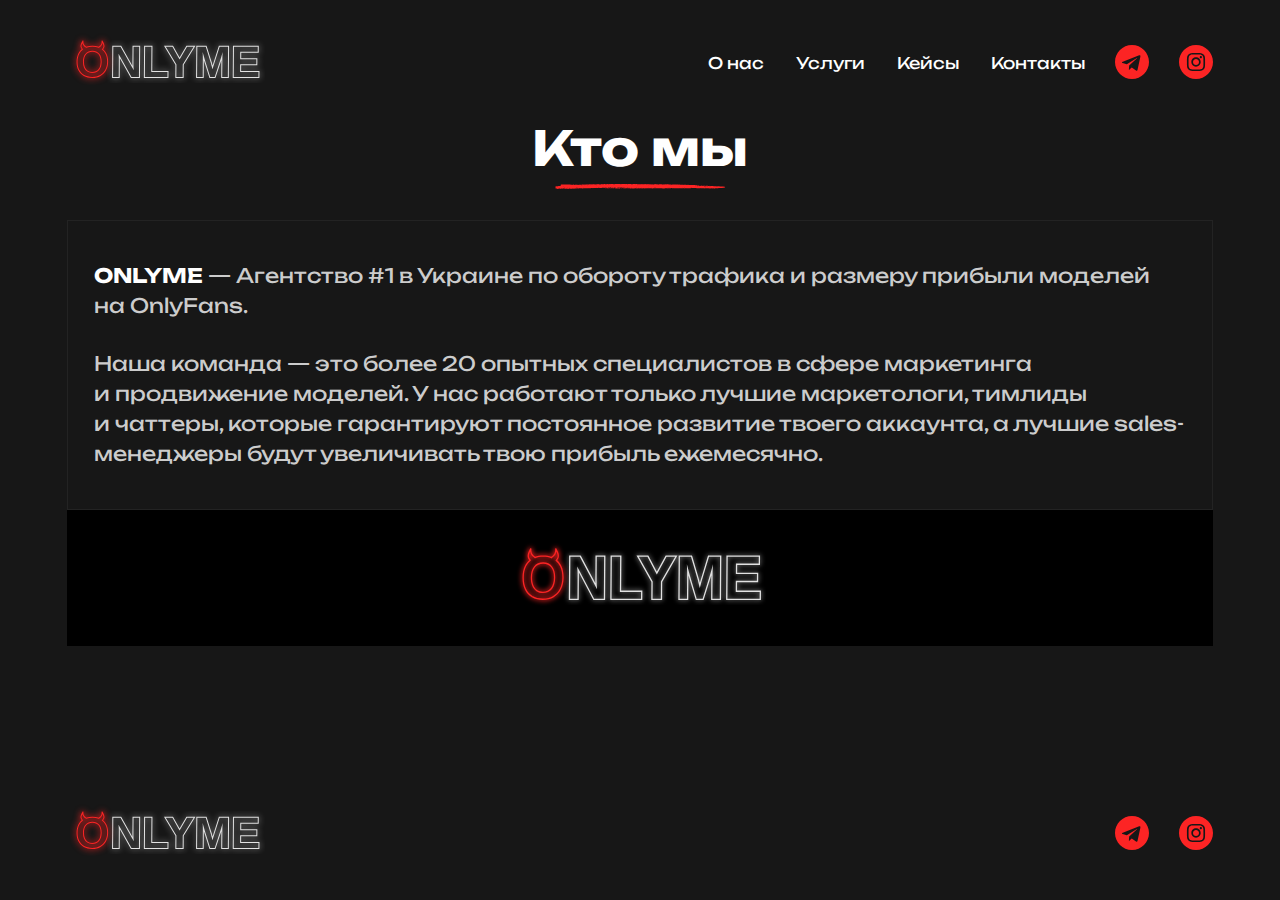
==== index.html @ dad6bda8 "Add files via upload" ====
<!DOCTYPE html><html lang="ru"><head><title>ONLYME</title><meta charset="UTF-8"><meta name="format-detection" content="telephone=no"><link rel="stylesheet" href="css/style.min.css?_v=20240405141759"><!-- <link rel="shortcut icon" href="img/favicon.png"> --><meta name="robots" content="noindex, nofollow"><meta name="viewport" content="width=device-width,initial-scale=1,maximum-scale=1"></head><body><div class="wrapper"><header class="header"><div class="header__container"><a class="header__logo" href=""><img src="img/logo.svg" width="200" height="82" alt="Onlyme логотип"></a><div class="menu"><button class="menu__icon icon-menu" aria-label="Открыть меню"><span></span></button><nav class="menu__body"><ul class="menu__list"><li class="menu__item"><a class="menu__link" href="">О нас</a></li><li class="menu__item"><a class="menu__link" href="">Услуги</a></li><li class="menu__item"><a class="menu__link" href="">Кейсы</a></li><li class="menu__item"><a class="menu__link" href="">Контакты</a></li></ul></nav></div><div class="socials-header" data-da=".menu__body, 991, 1"><ul class="socials-header__list"><li class="socials-header__item"><a class="socials-header__link" href="">Перейти в телеграм <svg width="34" height="34" viewBox="0 0 34 34" fill="none" xmlns="http://www.w3.org/2000/svg"><path fill-rule="evenodd" clip-rule="evenodd" d="M0 17C0 26.3888 7.61116 34 17 34C26.3888 34 34 26.3888 34 17C34 7.61116 26.3888 0 17 0C7.61116 0 0 7.61116 0 17ZM13.8833 24.7917L14.1726 20.4583L22.0553 13.3443C22.4013 13.0372 21.9798 12.8875 21.5205 13.166L11.7918 19.3037L7.58957 17.9921C6.68206 17.7143 6.67555 17.0907 7.79331 16.6423L24.1686 10.3281C24.9165 9.98856 25.6383 10.5077 25.3528 11.6524L22.5641 24.7939C22.3694 25.7277 21.8051 25.9511 21.0233 25.5197L16.7753 22.3812L14.7333 24.3667C14.7269 24.3729 14.7205 24.3792 14.7141 24.3854C14.4857 24.6077 14.2968 24.7917 13.8833 24.7917Z"/></svg></a></li><li class="socials-header__item"><a class="socials-header__link" href="">Перейти в инстаграм <svg width="34" height="34" viewBox="0 0 34 34" fill="none" xmlns="http://www.w3.org/2000/svg"><path fill-rule="evenodd" clip-rule="evenodd" d="M17 0C7.61116 0 0 7.61116 0 17C0 26.3888 7.61116 34 17 34C26.3888 34 34 26.3888 34 17C34 7.61116 26.3888 0 17 0ZM13.2623 7.98811C14.2294 7.9441 14.5385 7.93333 17.0009 7.93333H16.998C19.4612 7.93333 19.769 7.9441 20.7362 7.98811C21.7014 8.03231 22.3606 8.18513 22.9386 8.40934C23.5355 8.64073 24.0399 8.95051 24.5442 9.45485C25.0485 9.95881 25.3583 10.4647 25.5907 11.061C25.8136 11.6375 25.9666 12.2963 26.0119 13.2616C26.0553 14.2287 26.0667 14.5377 26.0667 17.0001C26.0667 19.4625 26.0553 19.7707 26.0119 20.7379C25.9666 21.7027 25.8136 22.3618 25.5907 22.9384C25.3583 23.5346 25.0485 24.0404 24.5442 24.5444C24.0404 25.0487 23.5353 25.3593 22.9392 25.5908C22.3623 25.8151 21.7027 25.9679 20.7375 26.0121C19.7704 26.0561 19.4623 26.0669 16.9997 26.0669C14.5375 26.0669 14.2287 26.0561 13.2616 26.0121C12.2965 25.9679 11.6375 25.8151 11.0606 25.5908C10.4647 25.3593 9.95881 25.0487 9.45504 24.5444C8.95089 24.0404 8.64111 23.5346 8.40934 22.9383C8.18531 22.3618 8.0325 21.7029 7.98811 20.7377C7.94429 19.7706 7.93333 19.4625 7.93333 17.0001C7.93333 14.5377 7.94467 14.2285 7.98792 13.2614C8.03137 12.2965 8.18437 11.6375 8.40915 11.0608C8.64149 10.4647 8.95127 9.95881 9.4556 9.45485C9.95957 8.9507 10.4654 8.64092 11.0617 8.40934C11.6382 8.18513 12.2971 8.03231 13.2623 7.98811Z"/><path fill-rule="evenodd" clip-rule="evenodd" d="M16.1875 9.56672C16.3454 9.56647 16.5153 9.56655 16.6987 9.56663L17.0008 9.56672C19.4217 9.56672 19.7086 9.57541 20.6646 9.61885C21.5486 9.65927 22.0284 9.80699 22.348 9.93109C22.7711 10.0954 23.0727 10.2919 23.3899 10.6092C23.7072 10.9265 23.9037 11.2288 24.0684 11.6519C24.1925 11.9711 24.3404 12.4509 24.3806 13.3349C24.4241 14.2907 24.4335 14.5778 24.4335 16.9975C24.4335 19.4172 24.4241 19.7043 24.3806 20.6601C24.3402 21.5441 24.1925 22.0239 24.0684 22.3431C23.9041 22.7662 23.7072 23.0675 23.3899 23.3846C23.0726 23.702 22.7713 23.8984 22.348 24.0628C22.0287 24.1874 21.5486 24.3348 20.6646 24.3752C19.7088 24.4186 19.4217 24.4281 17.0008 24.4281C14.5798 24.4281 14.2929 24.4186 13.3371 24.3752C12.4531 24.3344 11.9733 24.1867 11.6535 24.0626C11.2304 23.8982 10.9282 23.7018 10.6109 23.3845C10.2935 23.0671 10.0971 22.7656 9.93236 22.3423C9.80826 22.0231 9.66036 21.5433 9.62013 20.6593C9.57668 19.7035 9.56799 19.4164 9.56799 16.9952C9.56799 14.574 9.57668 14.2884 9.62013 13.3326C9.66055 12.4486 9.80826 11.9688 9.93236 11.6492C10.0967 11.2261 10.2935 10.9239 10.6109 10.6066C10.9282 10.2892 11.2304 10.0928 11.6535 9.92807C11.9731 9.8034 12.4531 9.65606 13.3371 9.61545C14.1735 9.57767 14.4977 9.56634 16.1875 9.56445V9.56672ZM21.8406 11.0722C21.2399 11.0722 20.7526 11.5589 20.7526 12.1598C20.7526 12.7605 21.2399 13.2478 21.8406 13.2478C22.4413 13.2478 22.9286 12.7605 22.9286 12.1598C22.9286 11.5591 22.4413 11.0722 21.8406 11.0722ZM12.3447 16.9996C12.3447 14.4282 14.4295 12.3434 17.0008 12.3434C19.5721 12.3434 21.6563 14.4282 21.6563 16.9996C21.6563 19.5709 19.5722 21.6548 17.0008 21.6548C14.4295 21.6548 12.3447 19.5709 12.3447 16.9996Z"/><path d="M17.0009 13.9785C18.6699 13.9785 20.0231 15.3315 20.0231 17.0007C20.0231 18.6698 18.6699 20.023 17.0009 20.023C15.3317 20.023 13.9786 18.6698 13.9786 17.0007C13.9786 15.3315 15.3317 13.9785 17.0009 13.9785Z"/></svg></a></li></ul></div></div></header><main class="page"><section class="we"><div class="we__container"><h2 class="we__title title">Кто мы</h2><div class="we__body"><div class="we__left"><p><b>ONLYME</b> — Агентство #1 в Украине по обороту трафика и размеру прибыли моделей на OnlyFans.</p><p>Наша команда — это более 20 опытных специалистов в сфере маркетинга и продвижение моделей. У нас работают только лучшие маркетологи, тимлиды и чаттеры, которые гарантируют постоянное развитие твоего аккаунта, а лучшие sales-менеджеры будут увеличивать твою прибыль ежемесячно.</p></div><div class="we__right"><div class="we__icon"><img src="img/we-logo.svg" width="317" height="105" alt=""></div></div></div></div></section></main><footer class="footer"><div class="footer__container"><a class="footer__logo" href=""><img src="img/logo.svg" width="200" height="82" alt="Onlyme логотип"></a><div class="footer__socials socials-header"><ul class="socials-header__list"><li class="socials-header__item"><a class="socials-header__link" href="">Перейти в телеграм <svg width="34" height="34" viewBox="0 0 34 34" fill="none" xmlns="http://www.w3.org/2000/svg"><path fill-rule="evenodd" clip-rule="evenodd" d="M0 17C0 26.3888 7.61116 34 17 34C26.3888 34 34 26.3888 34 17C34 7.61116 26.3888 0 17 0C7.61116 0 0 7.61116 0 17ZM13.8833 24.7917L14.1726 20.4583L22.0553 13.3443C22.4013 13.0372 21.9798 12.8875 21.5205 13.166L11.7918 19.3037L7.58957 17.9921C6.68206 17.7143 6.67555 17.0907 7.79331 16.6423L24.1686 10.3281C24.9165 9.98856 25.6383 10.5077 25.3528 11.6524L22.5641 24.7939C22.3694 25.7277 21.8051 25.9511 21.0233 25.5197L16.7753 22.3812L14.7333 24.3667C14.7269 24.3729 14.7205 24.3792 14.7141 24.3854C14.4857 24.6077 14.2968 24.7917 13.8833 24.7917Z"/></svg></a></li><li class="socials-header__item"><a class="socials-header__link" href="">Перейти в инстаграм <svg width="34" height="34" viewBox="0 0 34 34" fill="none" xmlns="http://www.w3.org/2000/svg"><path fill-rule="evenodd" clip-rule="evenodd" d="M17 0C7.61116 0 0 7.61116 0 17C0 26.3888 7.61116 34 17 34C26.3888 34 34 26.3888 34 17C34 7.61116 26.3888 0 17 0ZM13.2623 7.98811C14.2294 7.9441 14.5385 7.93333 17.0009 7.93333H16.998C19.4612 7.93333 19.769 7.9441 20.7362 7.98811C21.7014 8.03231 22.3606 8.18513 22.9386 8.40934C23.5355 8.64073 24.0399 8.95051 24.5442 9.45485C25.0485 9.95881 25.3583 10.4647 25.5907 11.061C25.8136 11.6375 25.9666 12.2963 26.0119 13.2616C26.0553 14.2287 26.0667 14.5377 26.0667 17.0001C26.0667 19.4625 26.0553 19.7707 26.0119 20.7379C25.9666 21.7027 25.8136 22.3618 25.5907 22.9384C25.3583 23.5346 25.0485 24.0404 24.5442 24.5444C24.0404 25.0487 23.5353 25.3593 22.9392 25.5908C22.3623 25.8151 21.7027 25.9679 20.7375 26.0121C19.7704 26.0561 19.4623 26.0669 16.9997 26.0669C14.5375 26.0669 14.2287 26.0561 13.2616 26.0121C12.2965 25.9679 11.6375 25.8151 11.0606 25.5908C10.4647 25.3593 9.95881 25.0487 9.45504 24.5444C8.95089 24.0404 8.64111 23.5346 8.40934 22.9383C8.18531 22.3618 8.0325 21.7029 7.98811 20.7377C7.94429 19.7706 7.93333 19.4625 7.93333 17.0001C7.93333 14.5377 7.94467 14.2285 7.98792 13.2614C8.03137 12.2965 8.18437 11.6375 8.40915 11.0608C8.64149 10.4647 8.95127 9.95881 9.4556 9.45485C9.95957 8.9507 10.4654 8.64092 11.0617 8.40934C11.6382 8.18513 12.2971 8.03231 13.2623 7.98811Z"/><path fill-rule="evenodd" clip-rule="evenodd" d="M16.1875 9.56672C16.3454 9.56647 16.5153 9.56655 16.6987 9.56663L17.0008 9.56672C19.4217 9.56672 19.7086 9.57541 20.6646 9.61885C21.5486 9.65927 22.0284 9.80699 22.348 9.93109C22.7711 10.0954 23.0727 10.2919 23.3899 10.6092C23.7072 10.9265 23.9037 11.2288 24.0684 11.6519C24.1925 11.9711 24.3404 12.4509 24.3806 13.3349C24.4241 14.2907 24.4335 14.5778 24.4335 16.9975C24.4335 19.4172 24.4241 19.7043 24.3806 20.6601C24.3402 21.5441 24.1925 22.0239 24.0684 22.3431C23.9041 22.7662 23.7072 23.0675 23.3899 23.3846C23.0726 23.702 22.7713 23.8984 22.348 24.0628C22.0287 24.1874 21.5486 24.3348 20.6646 24.3752C19.7088 24.4186 19.4217 24.4281 17.0008 24.4281C14.5798 24.4281 14.2929 24.4186 13.3371 24.3752C12.4531 24.3344 11.9733 24.1867 11.6535 24.0626C11.2304 23.8982 10.9282 23.7018 10.6109 23.3845C10.2935 23.0671 10.0971 22.7656 9.93236 22.3423C9.80826 22.0231 9.66036 21.5433 9.62013 20.6593C9.57668 19.7035 9.56799 19.4164 9.56799 16.9952C9.56799 14.574 9.57668 14.2884 9.62013 13.3326C9.66055 12.4486 9.80826 11.9688 9.93236 11.6492C10.0967 11.2261 10.2935 10.9239 10.6109 10.6066C10.9282 10.2892 11.2304 10.0928 11.6535 9.92807C11.9731 9.8034 12.4531 9.65606 13.3371 9.61545C14.1735 9.57767 14.4977 9.56634 16.1875 9.56445V9.56672ZM21.8406 11.0722C21.2399 11.0722 20.7526 11.5589 20.7526 12.1598C20.7526 12.7605 21.2399 13.2478 21.8406 13.2478C22.4413 13.2478 22.9286 12.7605 22.9286 12.1598C22.9286 11.5591 22.4413 11.0722 21.8406 11.0722ZM12.3447 16.9996C12.3447 14.4282 14.4295 12.3434 17.0008 12.3434C19.5721 12.3434 21.6563 14.4282 21.6563 16.9996C21.6563 19.5709 19.5722 21.6548 17.0008 21.6548C14.4295 21.6548 12.3447 19.5709 12.3447 16.9996Z"/><path d="M17.0009 13.9785C18.6699 13.9785 20.0231 15.3315 20.0231 17.0007C20.0231 18.6698 18.6699 20.023 17.0009 20.023C15.3317 20.023 13.9786 18.6698 13.9786 17.0007C13.9786 15.3315 15.3317 13.9785 17.0009 13.9785Z"/></svg></a></li></ul></div></div></footer></div><script src="js/app.min.js?_v=20240405141759"></script></body></html>
---- css/style.min.css ----
@font-face{font-family:Unbounded;font-display:swap;src:url(../fonts/Unbounded-Black.woff2) format("woff2"),url(../fonts/Unbounded-Black.woff) format("woff");font-weight:900;font-style:normal}@font-face{font-family:Unbounded;font-display:swap;src:url(../fonts/Unbounded-Bold.woff2) format("woff2"),url(../fonts/Unbounded-Bold.woff) format("woff");font-weight:700;font-style:normal}@font-face{font-family:Unbounded;font-display:swap;src:url(../fonts/Unbounded-Medium.woff2) format("woff2"),url(../fonts/Unbounded-Medium.woff) format("woff");font-weight:500;font-style:normal}@font-face{font-family:Unbounded;font-display:swap;src:url(../fonts/Unbounded-Regular.woff2) format("woff2"),url(../fonts/Unbounded-Regular.woff) format("woff");font-weight:400;font-style:normal}*{padding:0;margin:0;border:0}*,:after,:before{-webkit-box-sizing:border-box;box-sizing:border-box}body,html{height:100%;min-width:320px}body{color:#fff;line-height:1;font-family:Unbounded,sans-serif;font-size:1.125rem;-ms-text-size-adjust:100%;-moz-text-size-adjust:100%;-webkit-text-size-adjust:100%;-webkit-font-smoothing:antialiased;-moz-osx-font-smoothing:grayscale}button,input,textarea{font-family:Unbounded,sans-serif;font-size:inherit;line-height:1}button{cursor:pointer;color:inherit;background-color:inherit}a{color:inherit}a:link,a:visited{text-decoration:none}a:hover{text-decoration:none}ul li{list-style:none}img{vertical-align:top}h1,h2,h3,h4,h5,h6{font-weight:inherit;font-size:inherit}address{font-style:normal}body{background-color:#171717}.lock body{overflow:hidden;-ms-touch-action:none;touch-action:none}.wrapper{min-height:100%;display:-webkit-box;display:-ms-flexbox;display:flex;-webkit-box-orient:vertical;-webkit-box-direction:normal;-ms-flex-direction:column;flex-direction:column;overflow:hidden}.wrapper main{-webkit-box-flex:1;-ms-flex:1 1 auto;flex:1 1 auto}.wrapper>*{min-width:0}[class*=__container]{max-width:75rem;-webkit-box-sizing:content-box;box-sizing:content-box;margin:0 auto;padding:0 4.1875rem}.swiper{overflow:hidden;-ms-touch-action:pan-y;touch-action:pan-y}.swiper-wrapper{width:100%;height:100%;-webkit-box-sizing:content-box;box-sizing:content-box;display:-webkit-box;display:-ms-flexbox;display:flex;position:relative}.swiper-initialized .swiper-slide{-ms-flex-negative:0;flex-shrink:0}.swiper-android .swiper-slide,.swiper-android .swiper-wrapper{-webkit-transform:translate3d(0,0,0);transform:translate3d(0,0,0)}.swiper-button-lock{display:none!important}.title{font-weight:700;font-size:3rem;line-height:1;text-align:center;position:relative}.title::after{content:"";position:absolute;top:calc(100% + .625rem);left:50%;-webkit-transform:translate(-50%,0);-ms-transform:translate(-50%,0);transform:translate(-50%,0);height:.5625rem;width:10.6875rem;background:url(../img/icons/title-line.svg) 50%/100% no-repeat}.header{padding:1.9375rem 0}.header__container{display:-webkit-box;display:-ms-flexbox;display:flex;-webkit-box-align:center;-ms-flex-align:center;align-items:center;-webkit-box-pack:justify;-ms-flex-pack:justify;justify-content:space-between}.header__logo{-webkit-box-flex:0;-ms-flex:0 0 12.5rem;flex:0 0 12.5rem;width:12.5rem;margin-right:auto;position:relative;z-index:2}.header__logo img{width:100%;height:auto}.menu:not(:last-child){margin-right:2rem}.menu__list{display:-webkit-box;display:-ms-flexbox;display:flex;-webkit-box-align:center;-ms-flex-align:center;align-items:center}.menu__link{-webkit-transition:color .3s ease 0s;transition:color .3s ease 0s;font-size:1rem}.socials-header__list{display:-webkit-box;display:-ms-flexbox;display:flex}.socials-header__item{-webkit-box-flex:0;-ms-flex:0 0 2.125rem;flex:0 0 2.125rem;width:2.125rem;height:2.125rem}.socials-header__item:not(:last-child){margin-right:1.875rem}.socials-header__link{display:-webkit-box;display:-ms-flexbox;display:flex;font-size:0}.socials-header__link svg path{-webkit-transition:fill .3s ease 0s;transition:fill .3s ease 0s;fill:#fc2424}.icon-menu{display:none}.footer{padding:3.8125rem 0}.footer__container{display:-webkit-box;display:-ms-flexbox;display:flex;-webkit-box-align:center;-ms-flex-align:center;align-items:center;-webkit-box-pack:justify;-ms-flex-pack:justify;justify-content:space-between}.footer__logo{-webkit-box-flex:0;-ms-flex:0 0 12.5rem;flex:0 0 12.5rem;width:12.5rem}.footer__logo img{width:100%;height:auto}.we{margin-bottom:6.25rem}.we__title:not(:last-child){margin-bottom:3.625rem}.we__left{border:.0625rem solid #232323;padding:2.875rem 3.625rem 2.4375rem 2.75rem}.we__left p{font-size:1.25rem;line-height:1.5;color:rgba(255,255,255,.8)}.we__left p b{color:#fff}.we__left p:not(:last-child){margin-bottom:1.75rem}.we__right{background-color:#000;display:-webkit-box;display:-ms-flexbox;display:flex;-webkit-box-pack:center;-ms-flex-pack:center;justify-content:center;-webkit-box-align:center;-ms-flex-align:center;align-items:center;padding:1.25rem 2.375rem 1.25rem .3125rem}.we__icon{-webkit-box-flex:0;-ms-flex:0 0 19.8125rem;flex:0 0 19.8125rem;width:19.8125rem}.we__icon img{width:100%;height:auto}.cases__title:not(:last-child){margin-bottom:4.125rem}.cases__body:not(:last-child){margin-bottom:1.375rem}.cases__slide{display:-webkit-box;display:-ms-flexbox;display:flex;border-radius:.8125rem;overflow:hidden}.cases__pagination{display:-webkit-box;display:-ms-flexbox;display:flex;-webkit-box-pack:center;-ms-flex-pack:center;justify-content:center;-webkit-box-align:center;-ms-flex-align:center;align-items:center}.cases__pagination .swiper-pagination-bullet{cursor:pointer;-webkit-box-flex:0;-ms-flex:0 0 .75rem;flex:0 0 .75rem;width:.75rem;height:.6875rem;border-radius:100%;background-color:#898989;-webkit-transition:background-color .3s ease 0s;transition:background-color .3s ease 0s}.cases__pagination .swiper-pagination-bullet:not(:last-child){margin-right:.875rem}.cases__pagination .swiper-pagination-bullet-active{background-color:#fff}@media (min-width:61.99875em){.menu__item:not(:last-child){margin-right:2rem}}@media (min-width:83.37375em){.we__body{display:-webkit-box;display:-ms-flexbox;display:flex}.we__left{border-right:none}.we__right{position:relative}.we__right::after{content:"";position:absolute;top:0;right:100%;border-bottom:22.1875rem solid #000;border-left:3.625rem solid transparent}.we__right::before{content:"";position:absolute;top:0;right:calc(100% + .0625rem);border-bottom:22.1875rem solid #232323;border-left:3.625rem solid transparent}}@media (max-width:83.37375em){.menu:not(:last-child){margin-right:1.875rem}.footer{padding:2.25rem 0}.we{margin-bottom:6.875rem}.we__title:not(:last-child){margin-bottom:3rem}.we__left{padding:2.5rem 1.625rem}.we__right{padding:1.5625rem}.we__icon{-webkit-box-flex:0;-ms-flex:0 0 16.3125rem;flex:0 0 16.3125rem;width:16.3125rem}.cases__body:not(:last-child){margin-bottom:1.4375rem}.cases__pagination .swiper-pagination-bullet{-webkit-box-flex:0;-ms-flex:0 0 .625rem;flex:0 0 .625rem;width:.625rem;height:.5625rem}.cases__pagination .swiper-pagination-bullet:not(:last-child){margin-right:.75rem}}@media (max-width:61.99875em){[class*=__container]{padding:0 1rem}.header{padding:1.25rem 0}.header__logo{-webkit-box-flex:0;-ms-flex:0 0 8.0625rem;flex:0 0 8.0625rem;width:8.0625rem}.menu:not(:last-child){margin-right:0}.menu__body{position:fixed;top:0;left:-100%;width:100%;height:100%;-webkit-transition:left .3s ease 0s;transition:left .3s ease 0s;background:rgba(0,0,0,.6);display:-webkit-box;display:-ms-flexbox;display:flex;-webkit-box-orient:vertical;-webkit-box-direction:normal;-ms-flex-direction:column;flex-direction:column;-webkit-box-align:center;-ms-flex-align:center;align-items:center;-webkit-box-pack:center;-ms-flex-pack:center;justify-content:center}.menu-open .menu__body{left:0}.menu__list{-webkit-box-orient:vertical;-webkit-box-direction:normal;-ms-flex-direction:column;flex-direction:column}.menu__list:not(:last-child){margin-bottom:2.8125rem}.menu__item:not(:last-child){margin-bottom:2.8125rem}.menu__link{font-size:1.125rem}.icon-menu{display:block;position:relative;width:2.9375rem;height:1.5rem;cursor:pointer;z-index:5}.icon-menu span,.icon-menu::after{content:"";-webkit-transition:all .3s ease 0s;transition:all .3s ease 0s;right:0;position:absolute;width:100%;height:.25rem;border-radius:.625rem;background-color:#fff}.icon-menu::after{bottom:.25rem;width:1.875rem}.icon-menu span{top:.25rem}.footer{padding:4.25rem 0}.footer__container{-webkit-box-pack:center;-ms-flex-pack:center;justify-content:center}.footer__logo{-webkit-box-flex:0;-ms-flex:0 0 11.1875rem;flex:0 0 11.1875rem;width:11.1875rem}.footer__socials{display:none}.we{margin-bottom:4.75rem}.we__title:not(:last-child){margin-bottom:2.6875rem}.we__left{padding:.9375rem 1.75rem}.we__left p{font-size:.8125rem}.we__left p:not(:last-child){margin-bottom:1.0625rem}.we__right{padding:.75rem 1.25rem .875rem}.we__icon{-webkit-box-flex:0;-ms-flex:0 0 9.125rem;flex:0 0 9.125rem;width:9.125rem}.cases__body:not(:last-child){margin-bottom:1.125rem}.cases__pagination .swiper-pagination-bullet{-webkit-box-flex:0;-ms-flex:0 0 .5rem;flex:0 0 .5rem;width:.5rem;height:.5rem}.cases__pagination .swiper-pagination-bullet:not(:last-child){margin-right:.5625rem}}@media (max-width:47.99875em){.footer{padding:1.875rem 0}.footer__logo{-webkit-box-flex:0;-ms-flex:0 0 8.3125rem;flex:0 0 8.3125rem;width:8.3125rem}.we{margin-bottom:1.1875rem}.we__title:not(:last-child){margin-bottom:2.5rem}.we__left{padding:1.4375rem}.we__right{padding:1.1875rem}.we__icon{-webkit-box-flex:0;-ms-flex:0 0 8.75rem;flex:0 0 8.75rem;width:8.75rem}.cases__body:not(:last-child){margin-bottom:.625rem}}@media (max-width:29.99875em){.header__logo{-webkit-box-flex:0;-ms-flex:0 0 6.75rem;flex:0 0 6.75rem;width:6.75rem}.menu__item:not(:last-child){margin-bottom:2.5625rem}.footer{padding:1.5625rem 0}.footer__logo{-webkit-box-flex:0;-ms-flex:0 0 6.75rem;flex:0 0 6.75rem;width:6.75rem}.we{margin-bottom:1.4375rem}.we__title:not(:last-child){margin-bottom:1.625rem}.we__left{padding:1.25rem 1rem;font-size:.75rem}.we__left p{font-size:.75rem}.we__left p:not(:last-child){margin-bottom:.9375rem}.we__right{padding:.9375rem}.we__icon{-webkit-box-flex:0;-ms-flex:0 0 7.125rem;flex:0 0 7.125rem;width:7.125rem}.cases__pagination .swiper-pagination-bullet{-webkit-box-flex:0;-ms-flex:0 0 .3125rem;flex:0 0 .3125rem;width:.3125rem;height:.3125rem}.cases__pagination .swiper-pagination-bullet:not(:last-child){margin-right:.375rem}}@media (any-hover:hover){.menu__link:hover{color:#fc2424}.socials-header__link:hover svg path{fill:#fff}}
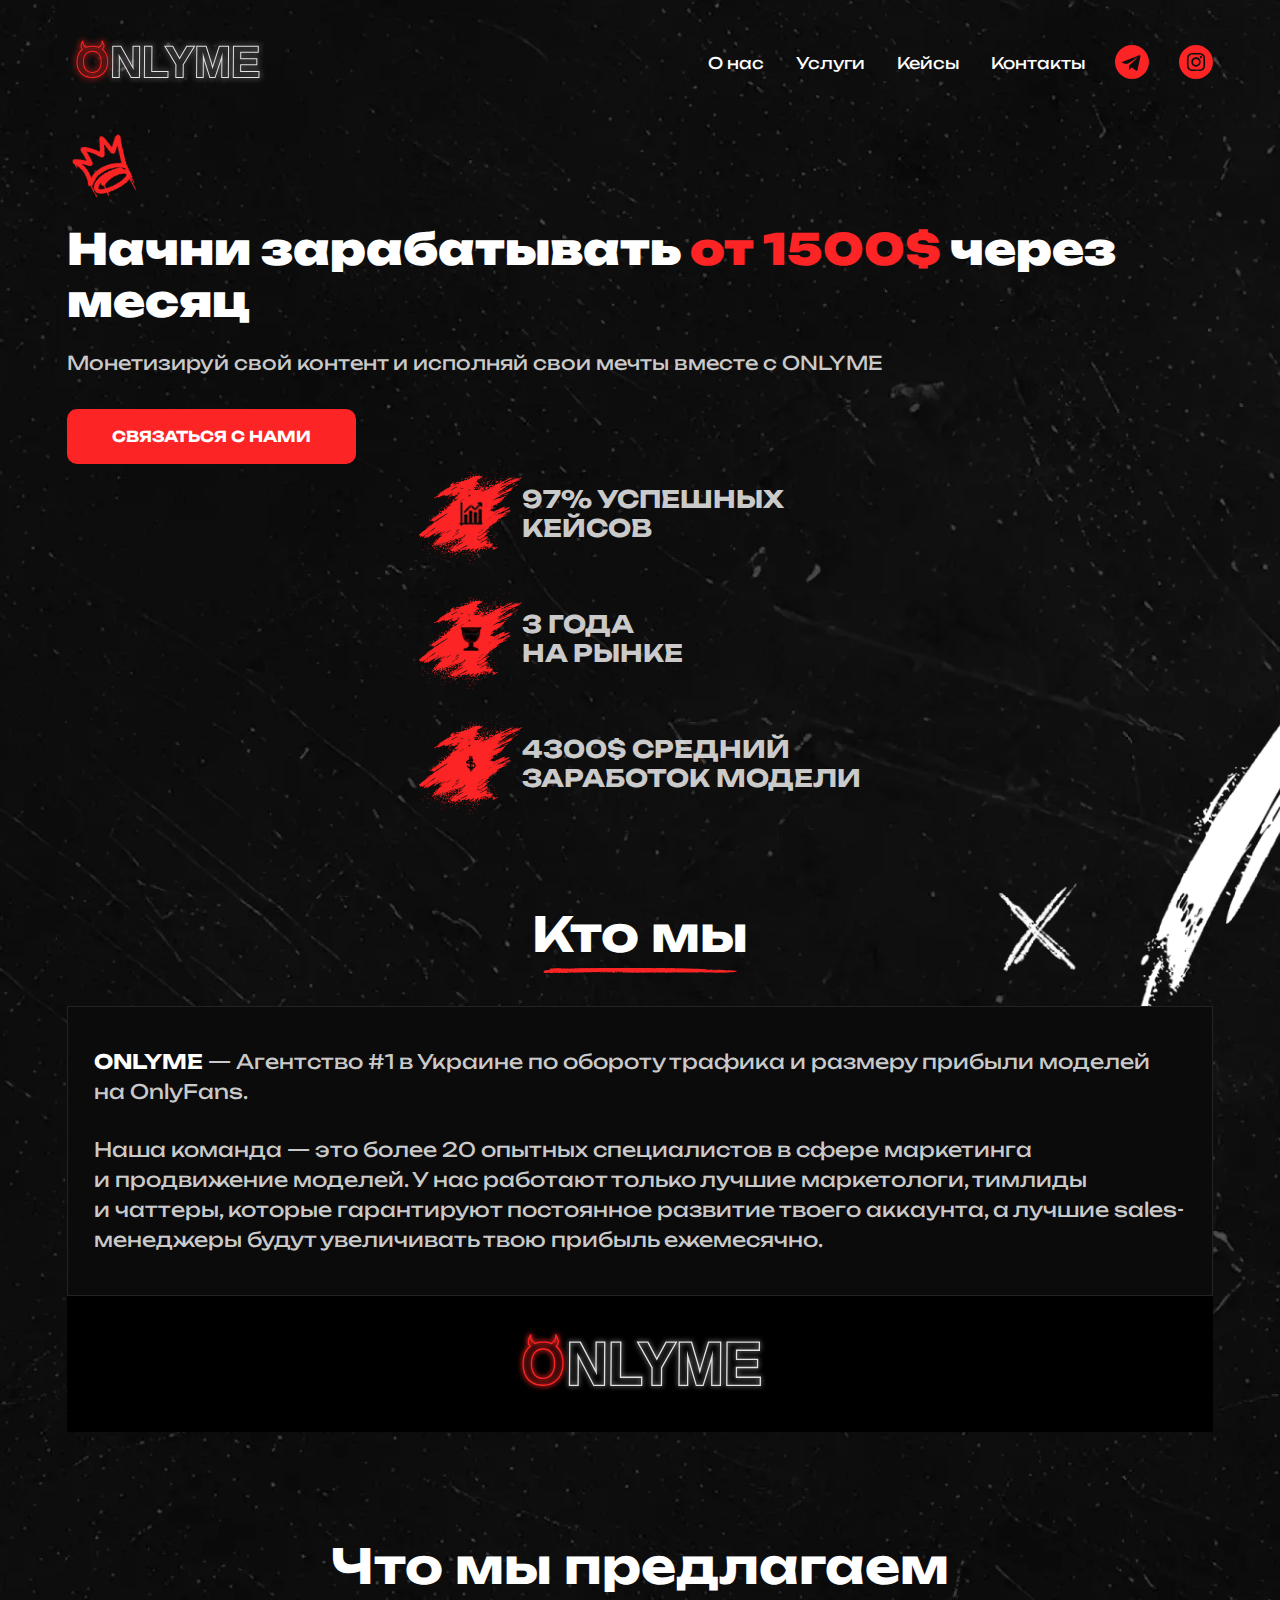
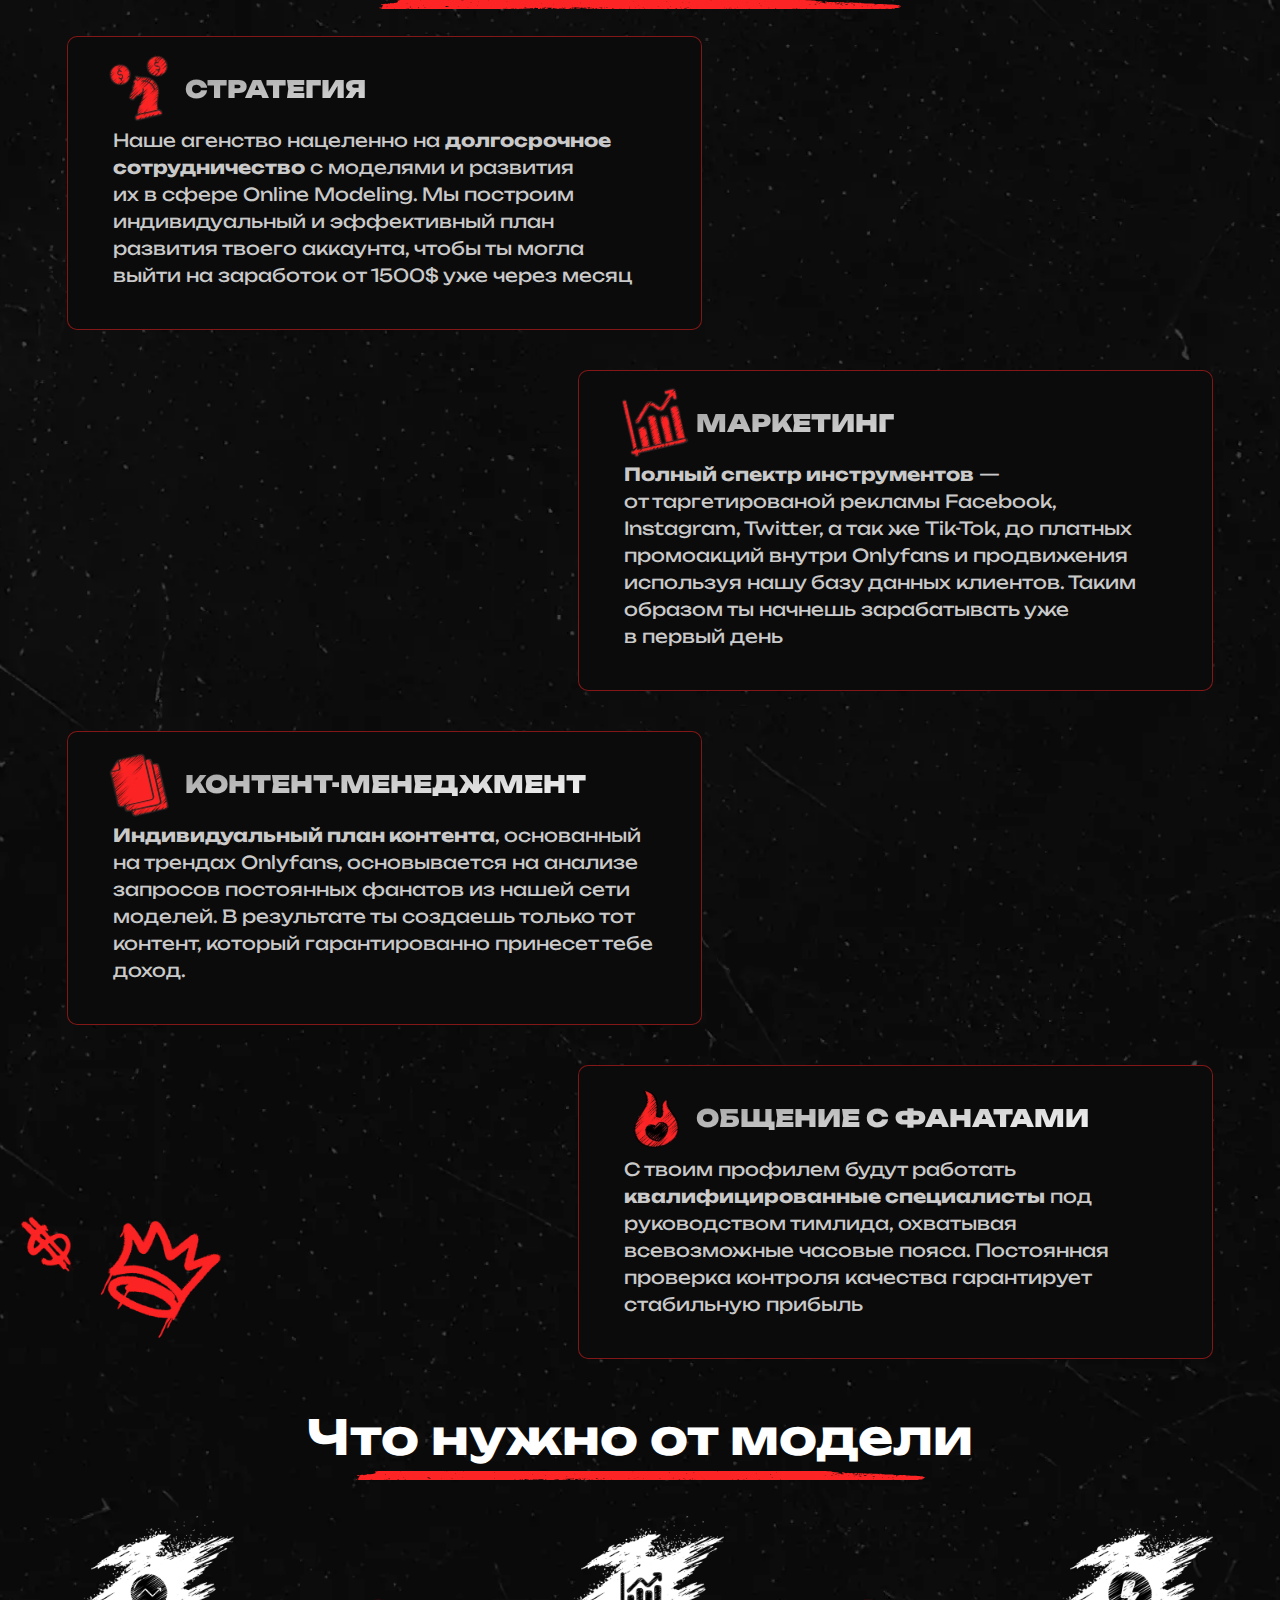
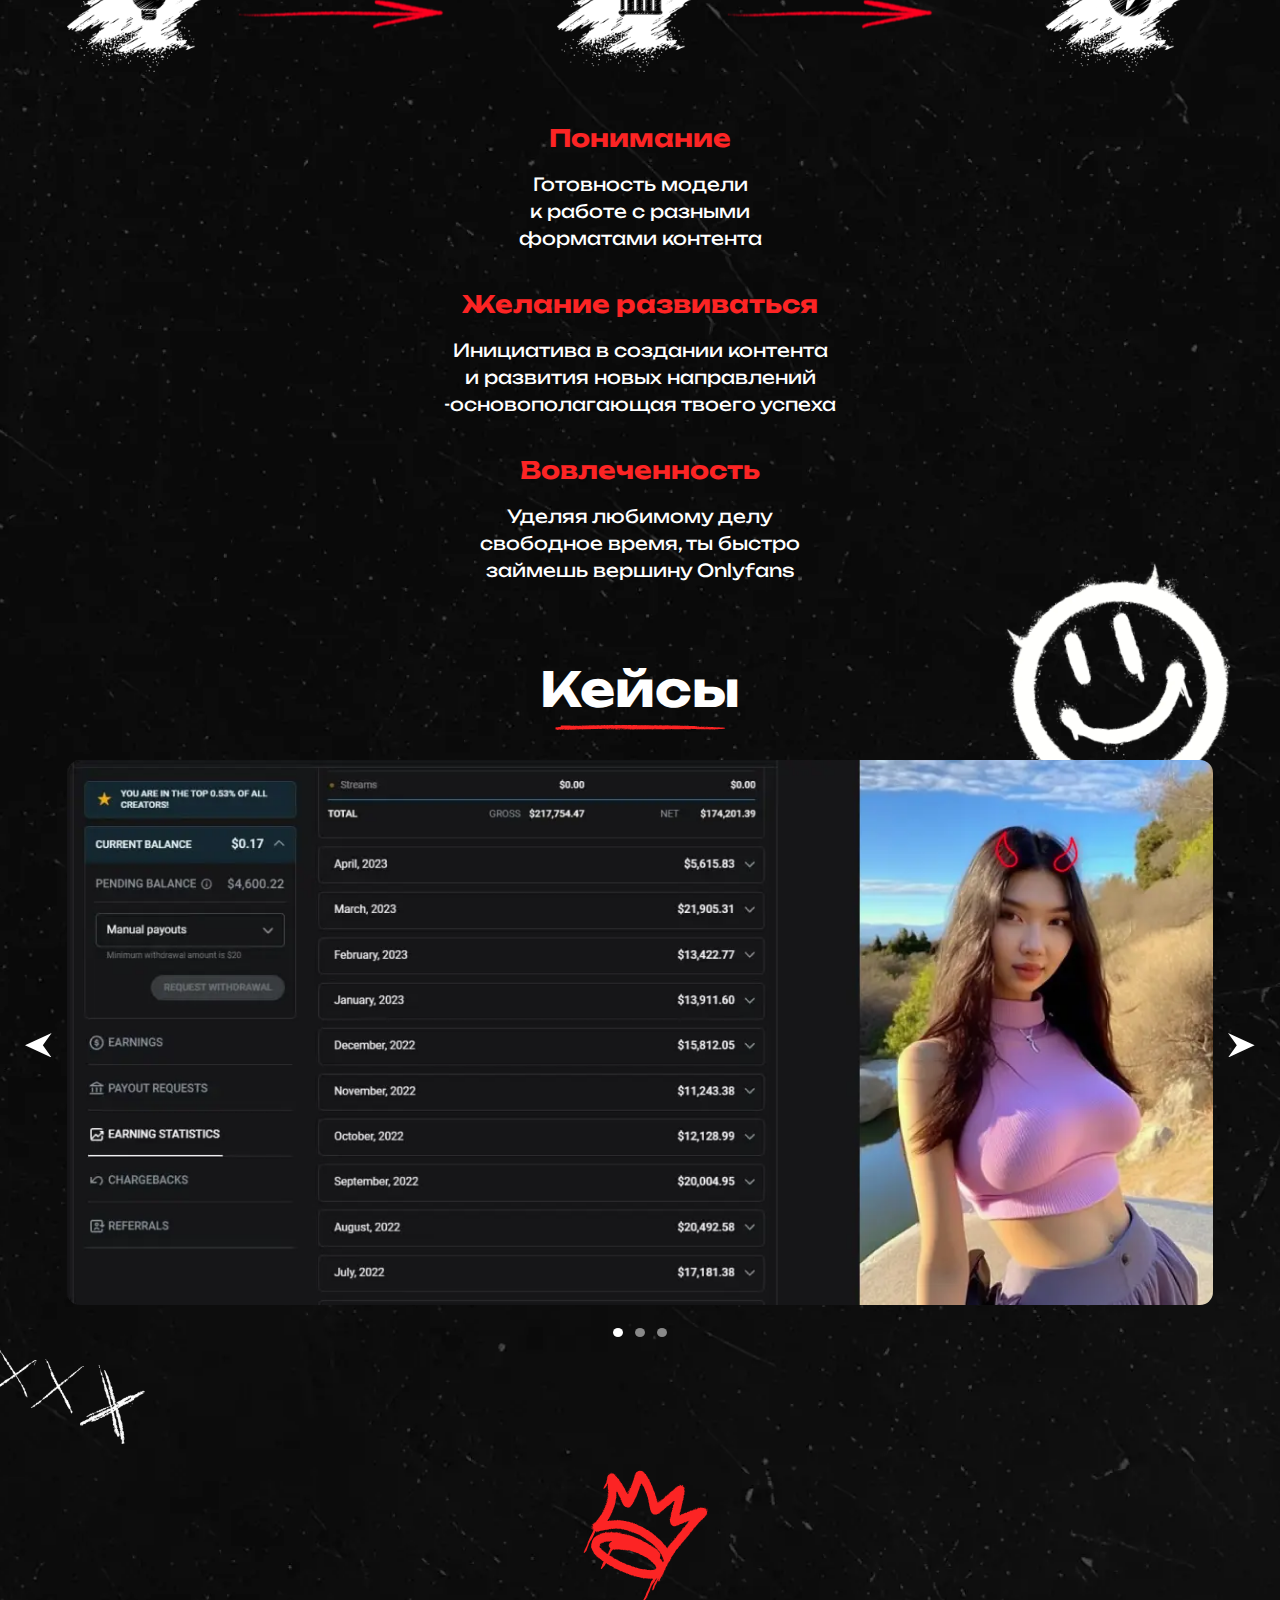
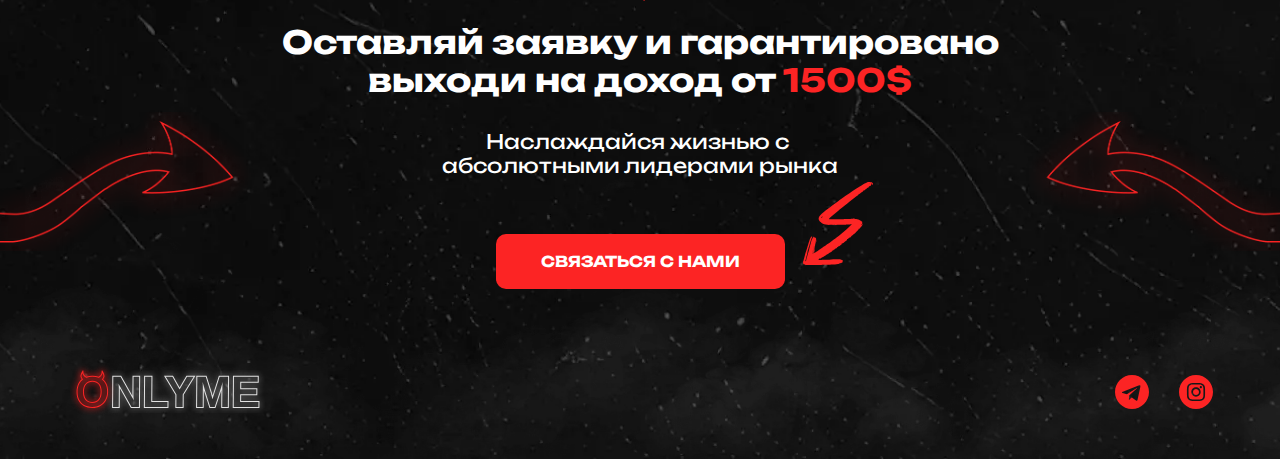
==== commit 3e7cd714: "Add files via upload" ====
--- a/index.html
+++ b/index.html
@@ -1 +1 @@
-<!DOCTYPE html><html lang="ru"><head><title>ONLYME</title><meta charset="UTF-8"><meta name="format-detection" content="telephone=no"><link rel="stylesheet" href="css/style.min.css?_v=20240405141759"><!-- <link rel="shortcut icon" href="img/favicon.png"> --><meta name="robots" content="noindex, nofollow"><meta name="viewport" content="width=device-width,initial-scale=1,maximum-scale=1"></head><body><div class="wrapper"><header class="header"><div class="header__container"><a class="header__logo" href=""><img src="img/logo.svg" width="200" height="82" alt="Onlyme логотип"></a><div class="menu"><button class="menu__icon icon-menu" aria-label="Открыть меню"><span></span></button><nav class="menu__body"><ul class="menu__list"><li class="menu__item"><a class="menu__link" href="">О нас</a></li><li class="menu__item"><a class="menu__link" href="">Услуги</a></li><li class="menu__item"><a class="menu__link" href="">Кейсы</a></li><li class="menu__item"><a class="menu__link" href="">Контакты</a></li></ul></nav></div><div class="socials-header" data-da=".menu__body, 991, 1"><ul class="socials-header__list"><li class="socials-header__item"><a class="socials-header__link" href="">Перейти в телеграм <svg width="34" height="34" viewBox="0 0 34 34" fill="none" xmlns="http://www.w3.org/2000/svg"><path fill-rule="evenodd" clip-rule="evenodd" d="M0 17C0 26.3888 7.61116 34 17 34C26.3888 34 34 26.3888 34 17C34 7.61116 26.3888 0 17 0C7.61116 0 0 7.61116 0 17ZM13.8833 24.7917L14.1726 20.4583L22.0553 13.3443C22.4013 13.0372 21.9798 12.8875 21.5205 13.166L11.7918 19.3037L7.58957 17.9921C6.68206 17.7143 6.67555 17.0907 7.79331 16.6423L24.1686 10.3281C24.9165 9.98856 25.6383 10.5077 25.3528 11.6524L22.5641 24.7939C22.3694 25.7277 21.8051 25.9511 21.0233 25.5197L16.7753 22.3812L14.7333 24.3667C14.7269 24.3729 14.7205 24.3792 14.7141 24.3854C14.4857 24.6077 14.2968 24.7917 13.8833 24.7917Z"/></svg></a></li><li class="socials-header__item"><a class="socials-header__link" href="">Перейти в инстаграм <svg width="34" height="34" viewBox="0 0 34 34" fill="none" xmlns="http://www.w3.org/2000/svg"><path fill-rule="evenodd" clip-rule="evenodd" d="M17 0C7.61116 0 0 7.61116 0 17C0 26.3888 7.61116 34 17 34C26.3888 34 34 26.3888 34 17C34 7.61116 26.3888 0 17 0ZM13.2623 7.98811C14.2294 7.9441 14.5385 7.93333 17.0009 7.93333H16.998C19.4612 7.93333 19.769 7.9441 20.7362 7.98811C21.7014 8.03231 22.3606 8.18513 22.9386 8.40934C23.5355 8.64073 24.0399 8.95051 24.5442 9.45485C25.0485 9.95881 25.3583 10.4647 25.5907 11.061C25.8136 11.6375 25.9666 12.2963 26.0119 13.2616C26.0553 14.2287 26.0667 14.5377 26.0667 17.0001C26.0667 19.4625 26.0553 19.7707 26.0119 20.7379C25.9666 21.7027 25.8136 22.3618 25.5907 22.9384C25.3583 23.5346 25.0485 24.0404 24.5442 24.5444C24.0404 25.0487 23.5353 25.3593 22.9392 25.5908C22.3623 25.8151 21.7027 25.9679 20.7375 26.0121C19.7704 26.0561 19.4623 26.0669 16.9997 26.0669C14.5375 26.0669 14.2287 26.0561 13.2616 26.0121C12.2965 25.9679 11.6375 25.8151 11.0606 25.5908C10.4647 25.3593 9.95881 25.0487 9.45504 24.5444C8.95089 24.0404 8.64111 23.5346 8.40934 22.9383C8.18531 22.3618 8.0325 21.7029 7.98811 20.7377C7.94429 19.7706 7.93333 19.4625 7.93333 17.0001C7.93333 14.5377 7.94467 14.2285 7.98792 13.2614C8.03137 12.2965 8.18437 11.6375 8.40915 11.0608C8.64149 10.4647 8.95127 9.95881 9.4556 9.45485C9.95957 8.9507 10.4654 8.64092 11.0617 8.40934C11.6382 8.18513 12.2971 8.03231 13.2623 7.98811Z"/><path fill-rule="evenodd" clip-rule="evenodd" d="M16.1875 9.56672C16.3454 9.56647 16.5153 9.56655 16.6987 9.56663L17.0008 9.56672C19.4217 9.56672 19.7086 9.57541 20.6646 9.61885C21.5486 9.65927 22.0284 9.80699 22.348 9.93109C22.7711 10.0954 23.0727 10.2919 23.3899 10.6092C23.7072 10.9265 23.9037 11.2288 24.0684 11.6519C24.1925 11.9711 24.3404 12.4509 24.3806 13.3349C24.4241 14.2907 24.4335 14.5778 24.4335 16.9975C24.4335 19.4172 24.4241 19.7043 24.3806 20.6601C24.3402 21.5441 24.1925 22.0239 24.0684 22.3431C23.9041 22.7662 23.7072 23.0675 23.3899 23.3846C23.0726 23.702 22.7713 23.8984 22.348 24.0628C22.0287 24.1874 21.5486 24.3348 20.6646 24.3752C19.7088 24.4186 19.4217 24.4281 17.0008 24.4281C14.5798 24.4281 14.2929 24.4186 13.3371 24.3752C12.4531 24.3344 11.9733 24.1867 11.6535 24.0626C11.2304 23.8982 10.9282 23.7018 10.6109 23.3845C10.2935 23.0671 10.0971 22.7656 9.93236 22.3423C9.80826 22.0231 9.66036 21.5433 9.62013 20.6593C9.57668 19.7035 9.56799 19.4164 9.56799 16.9952C9.56799 14.574 9.57668 14.2884 9.62013 13.3326C9.66055 12.4486 9.80826 11.9688 9.93236 11.6492C10.0967 11.2261 10.2935 10.9239 10.6109 10.6066C10.9282 10.2892 11.2304 10.0928 11.6535 9.92807C11.9731 9.8034 12.4531 9.65606 13.3371 9.61545C14.1735 9.57767 14.4977 9.56634 16.1875 9.56445V9.56672ZM21.8406 11.0722C21.2399 11.0722 20.7526 11.5589 20.7526 12.1598C20.7526 12.7605 21.2399 13.2478 21.8406 13.2478C22.4413 13.2478 22.9286 12.7605 22.9286 12.1598C22.9286 11.5591 22.4413 11.0722 21.8406 11.0722ZM12.3447 16.9996C12.3447 14.4282 14.4295 12.3434 17.0008 12.3434C19.5721 12.3434 21.6563 14.4282 21.6563 16.9996C21.6563 19.5709 19.5722 21.6548 17.0008 21.6548C14.4295 21.6548 12.3447 19.5709 12.3447 16.9996Z"/><path d="M17.0009 13.9785C18.6699 13.9785 20.0231 15.3315 20.0231 17.0007C20.0231 18.6698 18.6699 20.023 17.0009 20.023C15.3317 20.023 13.9786 18.6698 13.9786 17.0007C13.9786 15.3315 15.3317 13.9785 17.0009 13.9785Z"/></svg></a></li></ul></div></div></header><main class="page"><section class="we"><div class="we__container"><h2 class="we__title title">Кто мы</h2><div class="we__body"><div class="we__left"><p><b>ONLYME</b> — Агентство #1 в Украине по обороту трафика и размеру прибыли моделей на OnlyFans.</p><p>Наша команда — это более 20 опытных специалистов в сфере маркетинга и продвижение моделей. У нас работают только лучшие маркетологи, тимлиды и чаттеры, которые гарантируют постоянное развитие твоего аккаунта, а лучшие sales-менеджеры будут увеличивать твою прибыль ежемесячно.</p></div><div class="we__right"><div class="we__icon"><img src="img/we-logo.svg" width="317" height="105" alt=""></div></div></div></div></section></main><footer class="footer"><div class="footer__container"><a class="footer__logo" href=""><img src="img/logo.svg" width="200" height="82" alt="Onlyme логотип"></a><div class="footer__socials socials-header"><ul class="socials-header__list"><li class="socials-header__item"><a class="socials-header__link" href="">Перейти в телеграм <svg width="34" height="34" viewBox="0 0 34 34" fill="none" xmlns="http://www.w3.org/2000/svg"><path fill-rule="evenodd" clip-rule="evenodd" d="M0 17C0 26.3888 7.61116 34 17 34C26.3888 34 34 26.3888 34 17C34 7.61116 26.3888 0 17 0C7.61116 0 0 7.61116 0 17ZM13.8833 24.7917L14.1726 20.4583L22.0553 13.3443C22.4013 13.0372 21.9798 12.8875 21.5205 13.166L11.7918 19.3037L7.58957 17.9921C6.68206 17.7143 6.67555 17.0907 7.79331 16.6423L24.1686 10.3281C24.9165 9.98856 25.6383 10.5077 25.3528 11.6524L22.5641 24.7939C22.3694 25.7277 21.8051 25.9511 21.0233 25.5197L16.7753 22.3812L14.7333 24.3667C14.7269 24.3729 14.7205 24.3792 14.7141 24.3854C14.4857 24.6077 14.2968 24.7917 13.8833 24.7917Z"/></svg></a></li><li class="socials-header__item"><a class="socials-header__link" href="">Перейти в инстаграм <svg width="34" height="34" viewBox="0 0 34 34" fill="none" xmlns="http://www.w3.org/2000/svg"><path fill-rule="evenodd" clip-rule="evenodd" d="M17 0C7.61116 0 0 7.61116 0 17C0 26.3888 7.61116 34 17 34C26.3888 34 34 26.3888 34 17C34 7.61116 26.3888 0 17 0ZM13.2623 7.98811C14.2294 7.9441 14.5385 7.93333 17.0009 7.93333H16.998C19.4612 7.93333 19.769 7.9441 20.7362 7.98811C21.7014 8.03231 22.3606 8.18513 22.9386 8.40934C23.5355 8.64073 24.0399 8.95051 24.5442 9.45485C25.0485 9.95881 25.3583 10.4647 25.5907 11.061C25.8136 11.6375 25.9666 12.2963 26.0119 13.2616C26.0553 14.2287 26.0667 14.5377 26.0667 17.0001C26.0667 19.4625 26.0553 19.7707 26.0119 20.7379C25.9666 21.7027 25.8136 22.3618 25.5907 22.9384C25.3583 23.5346 25.0485 24.0404 24.5442 24.5444C24.0404 25.0487 23.5353 25.3593 22.9392 25.5908C22.3623 25.8151 21.7027 25.9679 20.7375 26.0121C19.7704 26.0561 19.4623 26.0669 16.9997 26.0669C14.5375 26.0669 14.2287 26.0561 13.2616 26.0121C12.2965 25.9679 11.6375 25.8151 11.0606 25.5908C10.4647 25.3593 9.95881 25.0487 9.45504 24.5444C8.95089 24.0404 8.64111 23.5346 8.40934 22.9383C8.18531 22.3618 8.0325 21.7029 7.98811 20.7377C7.94429 19.7706 7.93333 19.4625 7.93333 17.0001C7.93333 14.5377 7.94467 14.2285 7.98792 13.2614C8.03137 12.2965 8.18437 11.6375 8.40915 11.0608C8.64149 10.4647 8.95127 9.95881 9.4556 9.45485C9.95957 8.9507 10.4654 8.64092 11.0617 8.40934C11.6382 8.18513 12.2971 8.03231 13.2623 7.98811Z"/><path fill-rule="evenodd" clip-rule="evenodd" d="M16.1875 9.56672C16.3454 9.56647 16.5153 9.56655 16.6987 9.56663L17.0008 9.56672C19.4217 9.56672 19.7086 9.57541 20.6646 9.61885C21.5486 9.65927 22.0284 9.80699 22.348 9.93109C22.7711 10.0954 23.0727 10.2919 23.3899 10.6092C23.7072 10.9265 23.9037 11.2288 24.0684 11.6519C24.1925 11.9711 24.3404 12.4509 24.3806 13.3349C24.4241 14.2907 24.4335 14.5778 24.4335 16.9975C24.4335 19.4172 24.4241 19.7043 24.3806 20.6601C24.3402 21.5441 24.1925 22.0239 24.0684 22.3431C23.9041 22.7662 23.7072 23.0675 23.3899 23.3846C23.0726 23.702 22.7713 23.8984 22.348 24.0628C22.0287 24.1874 21.5486 24.3348 20.6646 24.3752C19.7088 24.4186 19.4217 24.4281 17.0008 24.4281C14.5798 24.4281 14.2929 24.4186 13.3371 24.3752C12.4531 24.3344 11.9733 24.1867 11.6535 24.0626C11.2304 23.8982 10.9282 23.7018 10.6109 23.3845C10.2935 23.0671 10.0971 22.7656 9.93236 22.3423C9.80826 22.0231 9.66036 21.5433 9.62013 20.6593C9.57668 19.7035 9.56799 19.4164 9.56799 16.9952C9.56799 14.574 9.57668 14.2884 9.62013 13.3326C9.66055 12.4486 9.80826 11.9688 9.93236 11.6492C10.0967 11.2261 10.2935 10.9239 10.6109 10.6066C10.9282 10.2892 11.2304 10.0928 11.6535 9.92807C11.9731 9.8034 12.4531 9.65606 13.3371 9.61545C14.1735 9.57767 14.4977 9.56634 16.1875 9.56445V9.56672ZM21.8406 11.0722C21.2399 11.0722 20.7526 11.5589 20.7526 12.1598C20.7526 12.7605 21.2399 13.2478 21.8406 13.2478C22.4413 13.2478 22.9286 12.7605 22.9286 12.1598C22.9286 11.5591 22.4413 11.0722 21.8406 11.0722ZM12.3447 16.9996C12.3447 14.4282 14.4295 12.3434 17.0008 12.3434C19.5721 12.3434 21.6563 14.4282 21.6563 16.9996C21.6563 19.5709 19.5722 21.6548 17.0008 21.6548C14.4295 21.6548 12.3447 19.5709 12.3447 16.9996Z"/><path d="M17.0009 13.9785C18.6699 13.9785 20.0231 15.3315 20.0231 17.0007C20.0231 18.6698 18.6699 20.023 17.0009 20.023C15.3317 20.023 13.9786 18.6698 13.9786 17.0007C13.9786 15.3315 15.3317 13.9785 17.0009 13.9785Z"/></svg></a></li></ul></div></div></footer></div><script src="js/app.min.js?_v=20240405141759"></script></body></html>+<!DOCTYPE html><html lang="ru"><head><title>ONLYME</title><meta charset="UTF-8"><meta name="format-detection" content="telephone=no"><link rel="stylesheet" href="css/style.min.css?_v=20240406141350"><link rel="shortcut icon" href="img/favicon.png"><meta name="robots" content="noindex, nofollow"><meta name="viewport" content="width=device-width,initial-scale=1,maximum-scale=1"></head><body><div class="wrapper"><header class="header"><div class="header__container"><a class="header__logo" href=""><img src="img/logo.svg" width="200" height="82" alt="Onlyme логотип"></a><div class="menu"><button class="menu__icon icon-menu" aria-label="Открыть меню"><span></span></button><nav class="menu__body"><ul class="menu__list"><li class="menu__item"><a class="menu__link" href="">О нас</a></li><li class="menu__item"><a class="menu__link" href="">Услуги</a></li><li class="menu__item"><a class="menu__link" href="">Кейсы</a></li><li class="menu__item"><a class="menu__link" href="">Контакты</a></li></ul></nav></div><div class="socials-header" data-da=".menu__body, 991, 1"><ul class="socials-header__list"><li class="socials-header__item"><a class="socials-header__link" href="">Перейти в телеграм <svg width="34" height="34" viewBox="0 0 34 34" fill="none" xmlns="http://www.w3.org/2000/svg"><path fill-rule="evenodd" clip-rule="evenodd" d="M0 17C0 26.3888 7.61116 34 17 34C26.3888 34 34 26.3888 34 17C34 7.61116 26.3888 0 17 0C7.61116 0 0 7.61116 0 17ZM13.8833 24.7917L14.1726 20.4583L22.0553 13.3443C22.4013 13.0372 21.9798 12.8875 21.5205 13.166L11.7918 19.3037L7.58957 17.9921C6.68206 17.7143 6.67555 17.0907 7.79331 16.6423L24.1686 10.3281C24.9165 9.98856 25.6383 10.5077 25.3528 11.6524L22.5641 24.7939C22.3694 25.7277 21.8051 25.9511 21.0233 25.5197L16.7753 22.3812L14.7333 24.3667C14.7269 24.3729 14.7205 24.3792 14.7141 24.3854C14.4857 24.6077 14.2968 24.7917 13.8833 24.7917Z"/></svg></a></li><li class="socials-header__item"><a class="socials-header__link" href="">Перейти в инстаграм <svg width="34" height="34" viewBox="0 0 34 34" fill="none" xmlns="http://www.w3.org/2000/svg"><path fill-rule="evenodd" clip-rule="evenodd" d="M17 0C7.61116 0 0 7.61116 0 17C0 26.3888 7.61116 34 17 34C26.3888 34 34 26.3888 34 17C34 7.61116 26.3888 0 17 0ZM13.2623 7.98811C14.2294 7.9441 14.5385 7.93333 17.0009 7.93333H16.998C19.4612 7.93333 19.769 7.9441 20.7362 7.98811C21.7014 8.03231 22.3606 8.18513 22.9386 8.40934C23.5355 8.64073 24.0399 8.95051 24.5442 9.45485C25.0485 9.95881 25.3583 10.4647 25.5907 11.061C25.8136 11.6375 25.9666 12.2963 26.0119 13.2616C26.0553 14.2287 26.0667 14.5377 26.0667 17.0001C26.0667 19.4625 26.0553 19.7707 26.0119 20.7379C25.9666 21.7027 25.8136 22.3618 25.5907 22.9384C25.3583 23.5346 25.0485 24.0404 24.5442 24.5444C24.0404 25.0487 23.5353 25.3593 22.9392 25.5908C22.3623 25.8151 21.7027 25.9679 20.7375 26.0121C19.7704 26.0561 19.4623 26.0669 16.9997 26.0669C14.5375 26.0669 14.2287 26.0561 13.2616 26.0121C12.2965 25.9679 11.6375 25.8151 11.0606 25.5908C10.4647 25.3593 9.95881 25.0487 9.45504 24.5444C8.95089 24.0404 8.64111 23.5346 8.40934 22.9383C8.18531 22.3618 8.0325 21.7029 7.98811 20.7377C7.94429 19.7706 7.93333 19.4625 7.93333 17.0001C7.93333 14.5377 7.94467 14.2285 7.98792 13.2614C8.03137 12.2965 8.18437 11.6375 8.40915 11.0608C8.64149 10.4647 8.95127 9.95881 9.4556 9.45485C9.95957 8.9507 10.4654 8.64092 11.0617 8.40934C11.6382 8.18513 12.2971 8.03231 13.2623 7.98811Z"/><path fill-rule="evenodd" clip-rule="evenodd" d="M16.1875 9.56672C16.3454 9.56647 16.5153 9.56655 16.6987 9.56663L17.0008 9.56672C19.4217 9.56672 19.7086 9.57541 20.6646 9.61885C21.5486 9.65927 22.0284 9.80699 22.348 9.93109C22.7711 10.0954 23.0727 10.2919 23.3899 10.6092C23.7072 10.9265 23.9037 11.2288 24.0684 11.6519C24.1925 11.9711 24.3404 12.4509 24.3806 13.3349C24.4241 14.2907 24.4335 14.5778 24.4335 16.9975C24.4335 19.4172 24.4241 19.7043 24.3806 20.6601C24.3402 21.5441 24.1925 22.0239 24.0684 22.3431C23.9041 22.7662 23.7072 23.0675 23.3899 23.3846C23.0726 23.702 22.7713 23.8984 22.348 24.0628C22.0287 24.1874 21.5486 24.3348 20.6646 24.3752C19.7088 24.4186 19.4217 24.4281 17.0008 24.4281C14.5798 24.4281 14.2929 24.4186 13.3371 24.3752C12.4531 24.3344 11.9733 24.1867 11.6535 24.0626C11.2304 23.8982 10.9282 23.7018 10.6109 23.3845C10.2935 23.0671 10.0971 22.7656 9.93236 22.3423C9.80826 22.0231 9.66036 21.5433 9.62013 20.6593C9.57668 19.7035 9.56799 19.4164 9.56799 16.9952C9.56799 14.574 9.57668 14.2884 9.62013 13.3326C9.66055 12.4486 9.80826 11.9688 9.93236 11.6492C10.0967 11.2261 10.2935 10.9239 10.6109 10.6066C10.9282 10.2892 11.2304 10.0928 11.6535 9.92807C11.9731 9.8034 12.4531 9.65606 13.3371 9.61545C14.1735 9.57767 14.4977 9.56634 16.1875 9.56445V9.56672ZM21.8406 11.0722C21.2399 11.0722 20.7526 11.5589 20.7526 12.1598C20.7526 12.7605 21.2399 13.2478 21.8406 13.2478C22.4413 13.2478 22.9286 12.7605 22.9286 12.1598C22.9286 11.5591 22.4413 11.0722 21.8406 11.0722ZM12.3447 16.9996C12.3447 14.4282 14.4295 12.3434 17.0008 12.3434C19.5721 12.3434 21.6563 14.4282 21.6563 16.9996C21.6563 19.5709 19.5722 21.6548 17.0008 21.6548C14.4295 21.6548 12.3447 19.5709 12.3447 16.9996Z"/><path d="M17.0009 13.9785C18.6699 13.9785 20.0231 15.3315 20.0231 17.0007C20.0231 18.6698 18.6699 20.023 17.0009 20.023C15.3317 20.023 13.9786 18.6698 13.9786 17.0007C13.9786 15.3315 15.3317 13.9785 17.0009 13.9785Z"/></svg></a></li></ul></div></div></header><main class="page"><section class="hero"><div class="hero__container"><div class="hero__body"><div class="left-hero"><div class="left-hero__icon"><picture><source srcset="img/hero/icon.webp" type="image/webp"><img src="img/hero/icon.png" width="99" height="114" alt=""></picture></div><h1 class="left-hero__title">Начни зарабатывать <span>от 1500$</span> через месяц</h1><div class="left-hero__descr">Монетизируй свой контент и исполняй свои мечты вместе с ONLYME</div><button class="left-hero__btn btn">СВЯЗАТЬСЯ С НАМИ</button></div><div class="hero__image"></div></div><ul class="hero__columns"><li class="column-hero"><div class="column-hero__icon column-hero__icon_1"><picture><source srcset="img/hero/icons/1.webp" type="image/webp"><img src="img/hero/icons/1.png" width="26" height="26" alt=""></picture></div><div class="column-hero__descr">97% УСПЕШНЫХ<br>КЕЙСОВ</div></li><li class="column-hero"><div class="column-hero__icon column-hero__icon_2"><picture><source srcset="img/hero/icons/2.webp" type="image/webp"><img src="img/hero/icons/2.png" width="25" height="25" alt=""></picture></div><div class="column-hero__descr">3 ГОДА<br>НА РЫНКЕ</div></li><li class="column-hero"><div class="column-hero__icon column-hero__icon_3"><picture><source srcset="img/hero/icons/3.webp" type="image/webp"><img src="img/hero/icons/3.png" width="54" height="57" alt=""></picture></div><div class="column-hero__descr">4300$ СРЕДНИЙ<br>ЗАРАБОТОК МОДЕЛИ</div></li></ul></div></section><section class="we"><div class="we__container"><h2 class="we__title title">Кто мы</h2><div class="we__body"><div class="we__left"><p><b>ONLYME</b> — Агентство #1 в Украине по обороту трафика и размеру прибыли моделей на OnlyFans.</p><p>Наша команда — это более 20 опытных специалистов в сфере маркетинга и продвижение моделей. У нас работают только лучшие маркетологи, тимлиды и чаттеры, которые гарантируют постоянное развитие твоего аккаунта, а лучшие sales-менеджеры будут увеличивать твою прибыль ежемесячно.</p></div><div class="we__right"><div class="we__icon"><img src="img/we-logo.svg" width="317" height="105" alt=""></div></div></div></div></section><section class="offer"><div class="offer__container"><h2 class="offer__title title">Что мы предлагаем</h2><ul class="offer__columns"><li class="item-offer"><h3 class="item-offer__label item-offer__label_1">СТРАТЕГИЯ</h3><p class="item-offer__descr">Наше агенство нацеленно на <b>долгосрочное сотрудничество</b> с моделями и развития их в сфере Online Modeling. Мы построим индивидуальный и эффективный план развития твоего аккаунта, чтобы ты могла выйти на заработок от 1500$ уже через месяц</p></li><li class="item-offer"><h3 class="item-offer__label item-offer__label_2">МАРКЕТИНГ</h3><p class="item-offer__descr"><b>Полный спектр инструментов</b> — от таргетированой рекламы Facebook, Instagram, Twitter, а так же Tik-Tok, до платных промоакций внутри Onlyfans и продвижения используя нашу базу данных клиентов. Таким образом ты начнешь зарабатывать уже в первый день</p></li><li class="item-offer"><h3 class="item-offer__label item-offer__label_3">КОНТЕНТ-МЕНЕДЖМЕНТ</h3><p class="item-offer__descr"><b>Индивидуальный план контента</b>, основанный на трендах Onlyfans, основывается на анализе запросов постоянных фанатов из нашей сети моделей. В результате ты создаешь только тот контент, который гарантированно принесет тебе доход.</p></li><li class="item-offer"><h3 class="item-offer__label item-offer__label_4">ОБЩЕНИЕ С ФАНАТАМИ</h3><p class="item-offer__descr">С твоим профилем будут работать <b>квалифицированные специалисты</b> под руководством тимлида, охватывая всевозможные часовые пояса. Постоянная проверка контроля качества гарантирует стабильную прибыль</p></li></ul></div></section><section class="req"><div class="req__container"><h2 class="req__title title">Что нужно от модели</h2><ul class="req__icons"><li class="icon-req icon-req_1"><picture><source srcset="img/req/icons/1.webp" type="image/webp"><img src="img/req/icons/1.png" width="67" height="67" alt=""></picture></li><li class="icon-req icon-req_2"><picture><source srcset="img/req/icons/2.webp" type="image/webp"><img src="img/req/icons/2.png" width="56" height="56" alt=""></picture></li><li class="icon-req icon-req_3"><picture><source srcset="img/req/icons/3.webp" type="image/webp"><img src="img/req/icons/3.png" width="90" height="90" alt=""></picture></li></ul><ul class="req__cols"><li class="col-req col-req_1"><h3 class="col-req__label">Понимание</h3><p class="col-req__descr">Готовность модели к работе с разными форматами контента</p></li><li class="col-req col-req_2"><h3 class="col-req__label">Желание развиваться</h3><p class="col-req__descr">Инициатива в создании контента и развития новых направлений -основополагающая твоего успеха</p></li><li class="col-req col-req_3"><h3 class="col-req__label">Вовлеченность</h3><p class="col-req__descr">Уделяя любимому делу свободное время, ты быстро займешь вершину Onlyfans</p></li></ul></div></section><section class="cases"><div class="cases__container"><h2 class="cases__title title">Кейсы</h2><div class="cases__body"><div class="cases__slider swiper"><div class="cases__wrapper swiper-wrapper"><div class="cases__slide swiper-slide"><picture><source srcset="img/cases/01.webp" type="image/webp"><img src="img/cases/01.jpg" width="1200" height="570" alt=""></picture></div><div class="cases__slide swiper-slide"><picture><source srcset="img/cases/02.webp" type="image/webp"><img src="img/cases/02.jpg" width="1200" height="570" alt=""></picture></div><div class="cases__slide swiper-slide"><picture><source srcset="img/cases/03.webp" type="image/webp"><img src="img/cases/03.jpg" width="1200" height="570" alt=""></picture></div></div></div><div class="cases__btns"><button class="cases__btn cases__btn_prev">Предыдщуй слайд <svg width="38" height="35" viewBox="0 0 38 35" fill="none" xmlns="http://www.w3.org/2000/svg"><path d="M0 17.3217L37.5 0.00119225L25.1251 17.3219L37.5 34.6422L0 17.3217Z"/></svg></button> <button class="cases__btn cases__btn_next">Следующий слайд <svg width="38" height="35" viewBox="0 0 38 35" fill="none" xmlns="http://www.w3.org/2000/svg"><path d="M37.5 17.3205L2.23517e-06 -2.84528e-05L12.3749 17.3207L2.23517e-06 34.641L37.5 17.3205Z"/></svg></button></div></div><div class="cases__pagination"></div></div></section><section class="application"><div class="application__container"><div class="application__body"><div class="application__icon"><img src="img/application/crown.svg" width="148" height="163" alt=""></div><h2 class="application__title">Оставляй заявку и гарантировано<br>выходи на доход от <span>1500$</span></h2><h3 class="application__descr">Наслаждайся жизнью с <br>абсолютными лидерами рынка</h3><a class="application__btn btn" href="">СВЯЗАТЬСЯ С НАМИ</a></div></div></section></main><footer class="footer"><div class="footer__container"><a class="footer__logo" href=""><img src="img/logo.svg" width="200" height="82" alt="Onlyme логотип"></a><div class="footer__socials socials-header"><ul class="socials-header__list"><li class="socials-header__item"><a class="socials-header__link" href="">Перейти в телеграм <svg width="34" height="34" viewBox="0 0 34 34" fill="none" xmlns="http://www.w3.org/2000/svg"><path fill-rule="evenodd" clip-rule="evenodd" d="M0 17C0 26.3888 7.61116 34 17 34C26.3888 34 34 26.3888 34 17C34 7.61116 26.3888 0 17 0C7.61116 0 0 7.61116 0 17ZM13.8833 24.7917L14.1726 20.4583L22.0553 13.3443C22.4013 13.0372 21.9798 12.8875 21.5205 13.166L11.7918 19.3037L7.58957 17.9921C6.68206 17.7143 6.67555 17.0907 7.79331 16.6423L24.1686 10.3281C24.9165 9.98856 25.6383 10.5077 25.3528 11.6524L22.5641 24.7939C22.3694 25.7277 21.8051 25.9511 21.0233 25.5197L16.7753 22.3812L14.7333 24.3667C14.7269 24.3729 14.7205 24.3792 14.7141 24.3854C14.4857 24.6077 14.2968 24.7917 13.8833 24.7917Z"/></svg></a></li><li class="socials-header__item"><a class="socials-header__link" href="">Перейти в инстаграм <svg width="34" height="34" viewBox="0 0 34 34" fill="none" xmlns="http://www.w3.org/2000/svg"><path fill-rule="evenodd" clip-rule="evenodd" d="M17 0C7.61116 0 0 7.61116 0 17C0 26.3888 7.61116 34 17 34C26.3888 34 34 26.3888 34 17C34 7.61116 26.3888 0 17 0ZM13.2623 7.98811C14.2294 7.9441 14.5385 7.93333 17.0009 7.93333H16.998C19.4612 7.93333 19.769 7.9441 20.7362 7.98811C21.7014 8.03231 22.3606 8.18513 22.9386 8.40934C23.5355 8.64073 24.0399 8.95051 24.5442 9.45485C25.0485 9.95881 25.3583 10.4647 25.5907 11.061C25.8136 11.6375 25.9666 12.2963 26.0119 13.2616C26.0553 14.2287 26.0667 14.5377 26.0667 17.0001C26.0667 19.4625 26.0553 19.7707 26.0119 20.7379C25.9666 21.7027 25.8136 22.3618 25.5907 22.9384C25.3583 23.5346 25.0485 24.0404 24.5442 24.5444C24.0404 25.0487 23.5353 25.3593 22.9392 25.5908C22.3623 25.8151 21.7027 25.9679 20.7375 26.0121C19.7704 26.0561 19.4623 26.0669 16.9997 26.0669C14.5375 26.0669 14.2287 26.0561 13.2616 26.0121C12.2965 25.9679 11.6375 25.8151 11.0606 25.5908C10.4647 25.3593 9.95881 25.0487 9.45504 24.5444C8.95089 24.0404 8.64111 23.5346 8.40934 22.9383C8.18531 22.3618 8.0325 21.7029 7.98811 20.7377C7.94429 19.7706 7.93333 19.4625 7.93333 17.0001C7.93333 14.5377 7.94467 14.2285 7.98792 13.2614C8.03137 12.2965 8.18437 11.6375 8.40915 11.0608C8.64149 10.4647 8.95127 9.95881 9.4556 9.45485C9.95957 8.9507 10.4654 8.64092 11.0617 8.40934C11.6382 8.18513 12.2971 8.03231 13.2623 7.98811Z"/><path fill-rule="evenodd" clip-rule="evenodd" d="M16.1875 9.56672C16.3454 9.56647 16.5153 9.56655 16.6987 9.56663L17.0008 9.56672C19.4217 9.56672 19.7086 9.57541 20.6646 9.61885C21.5486 9.65927 22.0284 9.80699 22.348 9.93109C22.7711 10.0954 23.0727 10.2919 23.3899 10.6092C23.7072 10.9265 23.9037 11.2288 24.0684 11.6519C24.1925 11.9711 24.3404 12.4509 24.3806 13.3349C24.4241 14.2907 24.4335 14.5778 24.4335 16.9975C24.4335 19.4172 24.4241 19.7043 24.3806 20.6601C24.3402 21.5441 24.1925 22.0239 24.0684 22.3431C23.9041 22.7662 23.7072 23.0675 23.3899 23.3846C23.0726 23.702 22.7713 23.8984 22.348 24.0628C22.0287 24.1874 21.5486 24.3348 20.6646 24.3752C19.7088 24.4186 19.4217 24.4281 17.0008 24.4281C14.5798 24.4281 14.2929 24.4186 13.3371 24.3752C12.4531 24.3344 11.9733 24.1867 11.6535 24.0626C11.2304 23.8982 10.9282 23.7018 10.6109 23.3845C10.2935 23.0671 10.0971 22.7656 9.93236 22.3423C9.80826 22.0231 9.66036 21.5433 9.62013 20.6593C9.57668 19.7035 9.56799 19.4164 9.56799 16.9952C9.56799 14.574 9.57668 14.2884 9.62013 13.3326C9.66055 12.4486 9.80826 11.9688 9.93236 11.6492C10.0967 11.2261 10.2935 10.9239 10.6109 10.6066C10.9282 10.2892 11.2304 10.0928 11.6535 9.92807C11.9731 9.8034 12.4531 9.65606 13.3371 9.61545C14.1735 9.57767 14.4977 9.56634 16.1875 9.56445V9.56672ZM21.8406 11.0722C21.2399 11.0722 20.7526 11.5589 20.7526 12.1598C20.7526 12.7605 21.2399 13.2478 21.8406 13.2478C22.4413 13.2478 22.9286 12.7605 22.9286 12.1598C22.9286 11.5591 22.4413 11.0722 21.8406 11.0722ZM12.3447 16.9996C12.3447 14.4282 14.4295 12.3434 17.0008 12.3434C19.5721 12.3434 21.6563 14.4282 21.6563 16.9996C21.6563 19.5709 19.5722 21.6548 17.0008 21.6548C14.4295 21.6548 12.3447 19.5709 12.3447 16.9996Z"/><path d="M17.0009 13.9785C18.6699 13.9785 20.0231 15.3315 20.0231 17.0007C20.0231 18.6698 18.6699 20.023 17.0009 20.023C15.3317 20.023 13.9786 18.6698 13.9786 17.0007C13.9786 15.3315 15.3317 13.9785 17.0009 13.9785Z"/></svg></a></li></ul></div></div></footer></div><script src="js/app.min.js?_v=20240406141350"></script></body></html>--- a/css/style.min.css
+++ b/css/style.min.css
@@ -1 +1 @@
-@font-face{font-family:Unbounded;font-display:swap;src:url(../fonts/Unbounded-Black.woff2) format("woff2"),url(../fonts/Unbounded-Black.woff) format("woff");font-weight:900;font-style:normal}@font-face{font-family:Unbounded;font-display:swap;src:url(../fonts/Unbounded-Bold.woff2) format("woff2"),url(../fonts/Unbounded-Bold.woff) format("woff");font-weight:700;font-style:normal}@font-face{font-family:Unbounded;font-display:swap;src:url(../fonts/Unbounded-Medium.woff2) format("woff2"),url(../fonts/Unbounded-Medium.woff) format("woff");font-weight:500;font-style:normal}@font-face{font-family:Unbounded;font-display:swap;src:url(../fonts/Unbounded-Regular.woff2) format("woff2"),url(../fonts/Unbounded-Regular.woff) format("woff");font-weight:400;font-style:normal}*{padding:0;margin:0;border:0}*,:after,:before{-webkit-box-sizing:border-box;box-sizing:border-box}body,html{height:100%;min-width:320px}body{color:#fff;line-height:1;font-family:Unbounded,sans-serif;font-size:1.125rem;-ms-text-size-adjust:100%;-moz-text-size-adjust:100%;-webkit-text-size-adjust:100%;-webkit-font-smoothing:antialiased;-moz-osx-font-smoothing:grayscale}button,input,textarea{font-family:Unbounded,sans-serif;font-size:inherit;line-height:1}button{cursor:pointer;color:inherit;background-color:inherit}a{color:inherit}a:link,a:visited{text-decoration:none}a:hover{text-decoration:none}ul li{list-style:none}img{vertical-align:top}h1,h2,h3,h4,h5,h6{font-weight:inherit;font-size:inherit}address{font-style:normal}body{background-color:#171717}.lock body{overflow:hidden;-ms-touch-action:none;touch-action:none}.wrapper{min-height:100%;display:-webkit-box;display:-ms-flexbox;display:flex;-webkit-box-orient:vertical;-webkit-box-direction:normal;-ms-flex-direction:column;flex-direction:column;overflow:hidden}.wrapper main{-webkit-box-flex:1;-ms-flex:1 1 auto;flex:1 1 auto}.wrapper>*{min-width:0}[class*=__container]{max-width:75rem;-webkit-box-sizing:content-box;box-sizing:content-box;margin:0 auto;padding:0 4.1875rem}.swiper{overflow:hidden;-ms-touch-action:pan-y;touch-action:pan-y}.swiper-wrapper{width:100%;height:100%;-webkit-box-sizing:content-box;box-sizing:content-box;display:-webkit-box;display:-ms-flexbox;display:flex;position:relative}.swiper-initialized .swiper-slide{-ms-flex-negative:0;flex-shrink:0}.swiper-android .swiper-slide,.swiper-android .swiper-wrapper{-webkit-transform:translate3d(0,0,0);transform:translate3d(0,0,0)}.swiper-button-lock{display:none!important}.title{font-weight:700;font-size:3rem;line-height:1;text-align:center;position:relative}.title::after{content:"";position:absolute;top:calc(100% + .625rem);left:50%;-webkit-transform:translate(-50%,0);-ms-transform:translate(-50%,0);transform:translate(-50%,0);height:.5625rem;width:10.6875rem;background:url(../img/icons/title-line.svg) 50%/100% no-repeat}.header{padding:1.9375rem 0}.header__container{display:-webkit-box;display:-ms-flexbox;display:flex;-webkit-box-align:center;-ms-flex-align:center;align-items:center;-webkit-box-pack:justify;-ms-flex-pack:justify;justify-content:space-between}.header__logo{-webkit-box-flex:0;-ms-flex:0 0 12.5rem;flex:0 0 12.5rem;width:12.5rem;margin-right:auto;position:relative;z-index:2}.header__logo img{width:100%;height:auto}.menu:not(:last-child){margin-right:2rem}.menu__list{display:-webkit-box;display:-ms-flexbox;display:flex;-webkit-box-align:center;-ms-flex-align:center;align-items:center}.menu__link{-webkit-transition:color .3s ease 0s;transition:color .3s ease 0s;font-size:1rem}.socials-header__list{display:-webkit-box;display:-ms-flexbox;display:flex}.socials-header__item{-webkit-box-flex:0;-ms-flex:0 0 2.125rem;flex:0 0 2.125rem;width:2.125rem;height:2.125rem}.socials-header__item:not(:last-child){margin-right:1.875rem}.socials-header__link{display:-webkit-box;display:-ms-flexbox;display:flex;font-size:0}.socials-header__link svg path{-webkit-transition:fill .3s ease 0s;transition:fill .3s ease 0s;fill:#fc2424}.icon-menu{display:none}.footer{padding:3.8125rem 0}.footer__container{display:-webkit-box;display:-ms-flexbox;display:flex;-webkit-box-align:center;-ms-flex-align:center;align-items:center;-webkit-box-pack:justify;-ms-flex-pack:justify;justify-content:space-between}.footer__logo{-webkit-box-flex:0;-ms-flex:0 0 12.5rem;flex:0 0 12.5rem;width:12.5rem}.footer__logo img{width:100%;height:auto}.we{margin-bottom:6.25rem}.we__title:not(:last-child){margin-bottom:3.625rem}.we__left{border:.0625rem solid #232323;padding:2.875rem 3.625rem 2.4375rem 2.75rem}.we__left p{font-size:1.25rem;line-height:1.5;color:rgba(255,255,255,.8)}.we__left p b{color:#fff}.we__left p:not(:last-child){margin-bottom:1.75rem}.we__right{background-color:#000;display:-webkit-box;display:-ms-flexbox;display:flex;-webkit-box-pack:center;-ms-flex-pack:center;justify-content:center;-webkit-box-align:center;-ms-flex-align:center;align-items:center;padding:1.25rem 2.375rem 1.25rem .3125rem}.we__icon{-webkit-box-flex:0;-ms-flex:0 0 19.8125rem;flex:0 0 19.8125rem;width:19.8125rem}.we__icon img{width:100%;height:auto}.cases__title:not(:last-child){margin-bottom:4.125rem}.cases__body:not(:last-child){margin-bottom:1.375rem}.cases__slide{display:-webkit-box;display:-ms-flexbox;display:flex;border-radius:.8125rem;overflow:hidden}.cases__pagination{display:-webkit-box;display:-ms-flexbox;display:flex;-webkit-box-pack:center;-ms-flex-pack:center;justify-content:center;-webkit-box-align:center;-ms-flex-align:center;align-items:center}.cases__pagination .swiper-pagination-bullet{cursor:pointer;-webkit-box-flex:0;-ms-flex:0 0 .75rem;flex:0 0 .75rem;width:.75rem;height:.6875rem;border-radius:100%;background-color:#898989;-webkit-transition:background-color .3s ease 0s;transition:background-color .3s ease 0s}.cases__pagination .swiper-pagination-bullet:not(:last-child){margin-right:.875rem}.cases__pagination .swiper-pagination-bullet-active{background-color:#fff}@media (min-width:61.99875em){.menu__item:not(:last-child){margin-right:2rem}}@media (min-width:83.37375em){.we__body{display:-webkit-box;display:-ms-flexbox;display:flex}.we__left{border-right:none}.we__right{position:relative}.we__right::after{content:"";position:absolute;top:0;right:100%;border-bottom:22.1875rem solid #000;border-left:3.625rem solid transparent}.we__right::before{content:"";position:absolute;top:0;right:calc(100% + .0625rem);border-bottom:22.1875rem solid #232323;border-left:3.625rem solid transparent}}@media (max-width:83.37375em){.menu:not(:last-child){margin-right:1.875rem}.footer{padding:2.25rem 0}.we{margin-bottom:6.875rem}.we__title:not(:last-child){margin-bottom:3rem}.we__left{padding:2.5rem 1.625rem}.we__right{padding:1.5625rem}.we__icon{-webkit-box-flex:0;-ms-flex:0 0 16.3125rem;flex:0 0 16.3125rem;width:16.3125rem}.cases__body:not(:last-child){margin-bottom:1.4375rem}.cases__pagination .swiper-pagination-bullet{-webkit-box-flex:0;-ms-flex:0 0 .625rem;flex:0 0 .625rem;width:.625rem;height:.5625rem}.cases__pagination .swiper-pagination-bullet:not(:last-child){margin-right:.75rem}}@media (max-width:61.99875em){[class*=__container]{padding:0 1rem}.header{padding:1.25rem 0}.header__logo{-webkit-box-flex:0;-ms-flex:0 0 8.0625rem;flex:0 0 8.0625rem;width:8.0625rem}.menu:not(:last-child){margin-right:0}.menu__body{position:fixed;top:0;left:-100%;width:100%;height:100%;-webkit-transition:left .3s ease 0s;transition:left .3s ease 0s;background:rgba(0,0,0,.6);display:-webkit-box;display:-ms-flexbox;display:flex;-webkit-box-orient:vertical;-webkit-box-direction:normal;-ms-flex-direction:column;flex-direction:column;-webkit-box-align:center;-ms-flex-align:center;align-items:center;-webkit-box-pack:center;-ms-flex-pack:center;justify-content:center}.menu-open .menu__body{left:0}.menu__list{-webkit-box-orient:vertical;-webkit-box-direction:normal;-ms-flex-direction:column;flex-direction:column}.menu__list:not(:last-child){margin-bottom:2.8125rem}.menu__item:not(:last-child){margin-bottom:2.8125rem}.menu__link{font-size:1.125rem}.icon-menu{display:block;position:relative;width:2.9375rem;height:1.5rem;cursor:pointer;z-index:5}.icon-menu span,.icon-menu::after{content:"";-webkit-transition:all .3s ease 0s;transition:all .3s ease 0s;right:0;position:absolute;width:100%;height:.25rem;border-radius:.625rem;background-color:#fff}.icon-menu::after{bottom:.25rem;width:1.875rem}.icon-menu span{top:.25rem}.footer{padding:4.25rem 0}.footer__container{-webkit-box-pack:center;-ms-flex-pack:center;justify-content:center}.footer__logo{-webkit-box-flex:0;-ms-flex:0 0 11.1875rem;flex:0 0 11.1875rem;width:11.1875rem}.footer__socials{display:none}.we{margin-bottom:4.75rem}.we__title:not(:last-child){margin-bottom:2.6875rem}.we__left{padding:.9375rem 1.75rem}.we__left p{font-size:.8125rem}.we__left p:not(:last-child){margin-bottom:1.0625rem}.we__right{padding:.75rem 1.25rem .875rem}.we__icon{-webkit-box-flex:0;-ms-flex:0 0 9.125rem;flex:0 0 9.125rem;width:9.125rem}.cases__body:not(:last-child){margin-bottom:1.125rem}.cases__pagination .swiper-pagination-bullet{-webkit-box-flex:0;-ms-flex:0 0 .5rem;flex:0 0 .5rem;width:.5rem;height:.5rem}.cases__pagination .swiper-pagination-bullet:not(:last-child){margin-right:.5625rem}}@media (max-width:47.99875em){.footer{padding:1.875rem 0}.footer__logo{-webkit-box-flex:0;-ms-flex:0 0 8.3125rem;flex:0 0 8.3125rem;width:8.3125rem}.we{margin-bottom:1.1875rem}.we__title:not(:last-child){margin-bottom:2.5rem}.we__left{padding:1.4375rem}.we__right{padding:1.1875rem}.we__icon{-webkit-box-flex:0;-ms-flex:0 0 8.75rem;flex:0 0 8.75rem;width:8.75rem}.cases__body:not(:last-child){margin-bottom:.625rem}}@media (max-width:29.99875em){.header__logo{-webkit-box-flex:0;-ms-flex:0 0 6.75rem;flex:0 0 6.75rem;width:6.75rem}.menu__item:not(:last-child){margin-bottom:2.5625rem}.footer{padding:1.5625rem 0}.footer__logo{-webkit-box-flex:0;-ms-flex:0 0 6.75rem;flex:0 0 6.75rem;width:6.75rem}.we{margin-bottom:1.4375rem}.we__title:not(:last-child){margin-bottom:1.625rem}.we__left{padding:1.25rem 1rem;font-size:.75rem}.we__left p{font-size:.75rem}.we__left p:not(:last-child){margin-bottom:.9375rem}.we__right{padding:.9375rem}.we__icon{-webkit-box-flex:0;-ms-flex:0 0 7.125rem;flex:0 0 7.125rem;width:7.125rem}.cases__pagination .swiper-pagination-bullet{-webkit-box-flex:0;-ms-flex:0 0 .3125rem;flex:0 0 .3125rem;width:.3125rem;height:.3125rem}.cases__pagination .swiper-pagination-bullet:not(:last-child){margin-right:.375rem}}@media (any-hover:hover){.menu__link:hover{color:#fc2424}.socials-header__link:hover svg path{fill:#fff}}+@font-face{font-family:Unbounded;font-display:swap;src:url(../fonts/Unbounded-Black.woff2) format("woff2"),url(../fonts/Unbounded-Black.woff) format("woff");font-weight:900;font-style:normal}@font-face{font-family:Unbounded;font-display:swap;src:url(../fonts/Unbounded-Bold.woff2) format("woff2"),url(../fonts/Unbounded-Bold.woff) format("woff");font-weight:700;font-style:normal}@font-face{font-family:Unbounded;font-display:swap;src:url(../fonts/Unbounded-Medium.woff2) format("woff2"),url(../fonts/Unbounded-Medium.woff) format("woff");font-weight:500;font-style:normal}@font-face{font-family:Unbounded;font-display:swap;src:url(../fonts/Unbounded-Regular.woff2) format("woff2"),url(../fonts/Unbounded-Regular.woff) format("woff");font-weight:400;font-style:normal}*{padding:0;margin:0;border:0}*,:after,:before{-webkit-box-sizing:border-box;box-sizing:border-box}body,html{height:100%;min-width:320px}body{color:#fff;line-height:1;font-family:Unbounded,sans-serif;font-size:1.125rem;-ms-text-size-adjust:100%;-moz-text-size-adjust:100%;-webkit-text-size-adjust:100%;-webkit-font-smoothing:antialiased;-moz-osx-font-smoothing:grayscale}button,input,textarea{font-family:Unbounded,sans-serif;font-size:inherit;line-height:1}button{cursor:pointer;color:inherit;background-color:inherit}a{color:inherit}a:link,a:visited{text-decoration:none}a:hover{text-decoration:none}ul li{list-style:none}img{vertical-align:top}h1,h2,h3,h4,h5,h6{font-weight:inherit;font-size:inherit}address{font-style:normal}.lock body{overflow:hidden;-ms-touch-action:none;touch-action:none}.wrapper{min-height:100%;display:-webkit-box;display:-ms-flexbox;display:flex;-webkit-box-orient:vertical;-webkit-box-direction:normal;-ms-flex-direction:column;flex-direction:column;overflow:hidden;position:relative}.no-webp .wrapper::after{background:url(../img/decors/main-bg.jpg) 50%/cover no-repeat}.wrapper::after{content:"";position:absolute;top:0;left:0;width:100%;height:100%;z-index:-1}.wrapper main{-webkit-box-flex:1;-ms-flex:1 1 auto;flex:1 1 auto}.wrapper>*{min-width:0}[class*=__container]{max-width:75rem;-webkit-box-sizing:content-box;box-sizing:content-box;margin:0 auto;position:relative;z-index:2;padding:0 4.1875rem}.btn{display:-webkit-inline-box;display:-ms-inline-flexbox;display:inline-flex;-webkit-box-pack:center;-ms-flex-pack:center;justify-content:center;-webkit-box-align:center;-ms-flex-align:center;align-items:center;padding:1.25rem 2.8125rem;font-size:.9375rem;font-weight:700;background:#fc2424;-webkit-transition:.3s ease 0s;transition:.3s ease 0s;border-radius:.625rem!important}.swiper{overflow:hidden;-ms-touch-action:pan-y;touch-action:pan-y}.swiper-wrapper{width:100%;height:100%;-webkit-box-sizing:content-box;box-sizing:content-box;display:-webkit-box;display:-ms-flexbox;display:flex;position:relative}.swiper-initialized .swiper-slide{-ms-flex-negative:0;flex-shrink:0}.swiper-android .swiper-slide,.swiper-android .swiper-wrapper{-webkit-transform:translate3d(0,0,0);transform:translate3d(0,0,0)}.swiper-button-lock{display:none!important}.title{font-weight:700;font-size:3rem;line-height:1;text-align:center;position:relative}.title::after{content:"";position:absolute;top:calc(100% + .625rem);left:50%;-webkit-transform:translate(-50%,0);-ms-transform:translate(-50%,0);transform:translate(-50%,0);height:.5625rem;width:10.6875rem;background:url(../img/icons/title-line.svg) 50%/100% no-repeat}.header{padding:1.9375rem 0}.header__container{display:-webkit-box;display:-ms-flexbox;display:flex;-webkit-box-align:center;-ms-flex-align:center;align-items:center;-webkit-box-pack:justify;-ms-flex-pack:justify;justify-content:space-between}.header__logo{-webkit-box-flex:0;-ms-flex:0 0 12.5rem;flex:0 0 12.5rem;width:12.5rem;margin-right:auto;position:relative;z-index:2}.header__logo img{width:100%;height:auto}.menu:not(:last-child){margin-right:2rem}.menu__list{display:-webkit-box;display:-ms-flexbox;display:flex;-webkit-box-align:center;-ms-flex-align:center;align-items:center}.menu__link{-webkit-transition:color .3s ease 0s;transition:color .3s ease 0s;font-size:1rem}.socials-header__list{display:-webkit-box;display:-ms-flexbox;display:flex}.socials-header__item{-webkit-box-flex:0;-ms-flex:0 0 2.125rem;flex:0 0 2.125rem;width:2.125rem;height:2.125rem}.socials-header__item:not(:last-child){margin-right:1.875rem}.socials-header__link{display:-webkit-box;display:-ms-flexbox;display:flex;font-size:0}.socials-header__link svg path{-webkit-transition:fill .3s ease 0s;transition:fill .3s ease 0s;fill:#fc2424}.icon-menu{display:none}.footer{padding:4.6875rem 0 3.8125rem;position:relative}.no-webp .footer::after{background:url(../img/decors/footer-smoke.png) 50%/cover no-repeat}.footer::after{content:"";position:absolute;left:0;right:0;bottom:0;height:24.125rem}.footer__container{display:-webkit-box;display:-ms-flexbox;display:flex;-webkit-box-align:center;-ms-flex-align:center;align-items:center;-webkit-box-pack:justify;-ms-flex-pack:justify;justify-content:space-between}.footer__logo{-webkit-box-flex:0;-ms-flex:0 0 12.5rem;flex:0 0 12.5rem;width:12.5rem}.footer__logo img{width:100%;height:auto}.hero{margin-bottom:6.25rem}.left-hero__icon{max-width:4.6875rem;-webkit-transform:rotate(-51deg);-ms-transform:rotate(-51deg);transform:rotate(-51deg)}.left-hero__icon:not(:last-child){margin-bottom:.875rem}.left-hero__icon img{width:100%;height:auto}.left-hero__title{font-weight:900;font-size:2.6875rem;line-height:1.2}.left-hero__title span{color:#fc2424}.left-hero__title:not(:last-child){margin-bottom:1.375rem}.left-hero__descr{font-size:1.1875rem;line-height:1.5;color:rgba(255,255,255,.8)}.left-hero__descr:not(:last-child){margin-bottom:1.375rem}.column-hero{display:-webkit-box;display:-ms-flexbox;display:flex;-webkit-box-align:center;-ms-flex-align:center;align-items:center}.column-hero__icon{-webkit-box-flex:0;-ms-flex:0 0 6.4375rem;flex:0 0 6.4375rem;width:6.4375rem;height:6.25rem;display:-webkit-box;display:-ms-flexbox;display:flex;-webkit-box-pack:center;-ms-flex-pack:center;justify-content:center;-webkit-box-align:center;-ms-flex-align:center;align-items:center;background:url(../img/hero/icons/icon-bg.svg) 50%/100% no-repeat}.column-hero__icon img{-webkit-box-flex:0;-ms-flex:0 0 1.625rem;flex:0 0 1.625rem;width:1.625rem;height:1.625rem}.column-hero__icon_3 img{-webkit-box-flex:0;-ms-flex:0 0 2.5625rem;flex:0 0 2.5625rem;width:2.5625rem;height:2.5625rem;-webkit-transform:rotate(40deg);-ms-transform:rotate(40deg);transform:rotate(40deg)}.column-hero__descr{font-weight:700;font-size:1.5rem;line-height:1.2;color:rgba(255,255,255,.8)}.we{margin-bottom:6.25rem;position:relative}.no-webp .we::after{background:url(../img/we/decor.png) 50%/100% no-repeat}.we::after{content:"";position:absolute;right:-3.4375rem;width:28.25rem;height:44.25rem}.we__title::after{height:.3125rem;width:12.1875rem}.we__title:not(:last-child){margin-bottom:3.625rem}.we__left{background:#0b0b0b;border:.0625rem solid #232323;padding:2.875rem 3.625rem 2.4375rem 2.75rem}.we__left p{font-size:1.25rem;line-height:1.5;color:rgba(255,255,255,.8)}.we__left p b{color:#fff}.we__left p:not(:last-child){margin-bottom:1.75rem}.we__right{background-color:#000;display:-webkit-box;display:-ms-flexbox;display:flex;-webkit-box-pack:center;-ms-flex-pack:center;justify-content:center;-webkit-box-align:center;-ms-flex-align:center;align-items:center;padding:1.25rem 2.375rem 1.25rem .3125rem}.we__icon{-webkit-box-flex:0;-ms-flex:0 0 19.8125rem;flex:0 0 19.8125rem;width:19.8125rem}.we__icon img{width:100%;height:auto}.offer{margin-bottom:7.75rem;position:relative}.no-webp .offer::after{background:url(../img/offer/decors/crown.png) 50%/100% no-repeat}.offer::after{content:"";position:absolute;left:3.5rem;width:22.8125rem;height:15rem;bottom:6.875rem}.offer__title::after{width:32.6875rem}.offer__title:not(:last-child){margin-bottom:4.0625rem}.offer__columns{display:-webkit-box;display:-ms-flexbox;display:flex;-webkit-box-orient:vertical;-webkit-box-direction:normal;-ms-flex-direction:column;flex-direction:column}.item-offer{padding:2.5rem 2.8125rem;border-radius:.625rem;background:#0b0b0b;border:.0625rem solid rgba(252,36,36,.5)}.item-offer:not(:last-child){margin-bottom:2.5rem}.item-offer__label{font-size:1.5rem;font-weight:900;line-height:1;background:linear-gradient(351deg,#fff 0,rgba(255,255,255,.6) 100%);background-clip:text;-webkit-background-clip:text;-webkit-text-fill-color:transparent;padding-left:4.5rem;position:relative}.no-webp .item-offer__label::after{background:url(../img/offer/icons/1.png) 50%/100% no-repeat}.item-offer__label::after{content:"";position:absolute;width:3.75rem;height:3.75rem;top:50%;left:0;-webkit-transform:translate(0,-50%) rotate(-13deg);-ms-transform:translate(0,-50%) rotate(-13deg);transform:translate(0,-50%) rotate(-13deg)}.item-offer__label:not(:last-child){margin-bottom:1.625rem}.no-webp .item-offer__label_2::after{background-image:url(../img/offer/icons/2.png)}.no-webp .item-offer__label_3::after{background-image:url(../img/offer/icons/3.png)}.no-webp .item-offer__label_4::after{background-image:url(../img/offer/icons/4.png)}.item-offer__descr{font-size:1.125rem;line-height:1.5;color:rgba(255,255,255,.8)}.req{margin-bottom:8.9375rem}.req__title:not(:last-child){margin-bottom:5.3125rem}.req__title::after{width:35.6875rem}.req__icons{display:-webkit-box;display:-ms-flexbox;display:flex;-webkit-box-align:center;-ms-flex-align:center;align-items:center;-webkit-box-pack:justify;-ms-flex-pack:justify;justify-content:space-between}.req__icons:not(:last-child){margin-bottom:2.8125rem}.req__cols{display:-webkit-box;display:-ms-flexbox;display:flex;gap:2.5rem}.no-webp .icon-req{background:url(../img/req/icon-background.png) 50%/100% no-repeat}.icon-req{display:-webkit-box;display:-ms-flexbox;display:flex;-webkit-box-pack:center;-ms-flex-pack:center;justify-content:center;-webkit-box-align:center;-ms-flex-align:center;align-items:center;-webkit-box-flex:0;-ms-flex:0 0 13.125rem;flex:0 0 13.125rem;width:13.125rem;height:12.25rem}.icon-req_1 img{-webkit-box-flex:0;-ms-flex:0 0 4.1875rem;flex:0 0 4.1875rem;width:4.1875rem;height:4.1875rem}.icon-req_2 img{-webkit-box-flex:0;-ms-flex:0 0 3.5rem;flex:0 0 3.5rem;width:3.5rem;height:3.5rem}.icon-req_3 img{-webkit-box-flex:0;-ms-flex:0 0 5.625rem;flex:0 0 5.625rem;width:5.625rem;height:5.625rem}.icon-req:not(:last-child){position:relative}.icon-req:not(:last-child)::after{content:"";position:absolute;left:calc(100% - 3.375rem);bottom:.75rem;width:18.1875rem;height:8.1875rem;background:url(../img/req/arrow.svg) 50%/100% no-repeat}.col-req{text-align:center;max-width:19.375rem}.col-req_2{max-width:25.5625rem}.col-req_3{max-width:21.25rem}.col-req__label{font-weight:700;font-size:1.5rem;line-height:1;color:#fc2424}.col-req__label:not(:last-child){margin-bottom:1.3125rem}.col-req__descr{font-size:1.125rem;line-height:1.5}.cases{margin-bottom:3.1875rem;position:relative}.no-webp .cases::after,.no-webp .cases::before{background:url(../img/cases/decors/xxx.png) 50%/100% no-repeat}.cases::after,.cases::before{content:"";position:absolute;pointer-events:none}.cases::after{width:12.0625rem;height:10rem;left:2.4375rem;top:86%}.no-webp .cases::before{background-image:url(../img/cases/decors/smile.png)}.cases::before{width:20.625rem;height:24.375rem;-webkit-transform:rotate(-7deg);-ms-transform:rotate(-7deg);transform:rotate(-7deg);right:-2.5rem;top:-6.25rem}.cases__title:not(:last-child){margin-bottom:4.125rem}.cases__body{position:relative}.cases__body:not(:last-child){margin-bottom:1.375rem}.cases__btns{position:absolute;top:50%;left:-4.5rem;width:calc(100% + 9rem);pointer-events:none;display:-webkit-box;display:-ms-flexbox;display:flex;-webkit-box-align:center;-ms-flex-align:center;align-items:center;-webkit-box-pack:justify;-ms-flex-pack:justify;justify-content:space-between}.cases__btn{pointer-events:auto;font-size:0;-webkit-box-flex:0;-ms-flex:0 0 2.1875rem;flex:0 0 2.1875rem;width:2.1875rem;height:2.375rem}.cases__btn svg{width:100%;height:auto}.cases__btn svg path{fill:#fff;-webkit-transition:fill .3s ease 0s;transition:fill .3s ease 0s}.cases__slide{display:-webkit-box;display:-ms-flexbox;display:flex;border-radius:.8125rem;overflow:hidden}.cases__slide img{width:100%;height:auto}.cases__pagination{display:-webkit-box;display:-ms-flexbox;display:flex;-webkit-box-pack:center;-ms-flex-pack:center;justify-content:center;-webkit-box-align:center;-ms-flex-align:center;align-items:center}.cases__pagination .swiper-pagination-bullet{cursor:pointer;-webkit-box-flex:0;-ms-flex:0 0 .75rem;flex:0 0 .75rem;width:.75rem;height:.6875rem;border-radius:100%;background-color:#898989;-webkit-transition:background-color .3s ease 0s;transition:background-color .3s ease 0s}.cases__pagination .swiper-pagination-bullet:not(:last-child){margin-right:.875rem}.cases__pagination .swiper-pagination-bullet-active{background-color:#fff}.application{position:relative}.no-webp .application::after,.no-webp .application::before{background:url(../img/application/decors/arrow-left.png) 50%/100% no-repeat}.application::after,.application::before{content:"";position:absolute;pointer-events:none;width:20.5rem;height:10.5rem;bottom:3.4375rem}.application::after{left:0}.no-webp .application::before{background-image:url(../img/application/decors/arrow-right.png)}.application::before{content:"";right:0}.application__body{display:-webkit-box;display:-ms-flexbox;display:flex;-webkit-box-orient:vertical;-webkit-box-direction:normal;-ms-flex-direction:column;flex-direction:column;-webkit-box-align:center;-ms-flex-align:center;align-items:center;text-align:center}.application__icon{max-width:9.25rem}.application__icon img{width:100%;height:auto}.application__icon:not(:last-child){margin-bottom:1.3125rem}.application__title{font-weight:700;font-size:2rem;line-height:1.2}.application__title span{color:#fc2424}.application__title:not(:last-child){margin-bottom:1.9375rem}.application__descr{font-size:1.25rem;line-height:1.2}.application__descr:not(:last-child){margin-bottom:3.5rem}.application__btn{position:relative}.application__btn::after{content:"";position:absolute;width:4.75rem;pointer-events:none;height:5.6875rem;background:url(../img/application/decors/text-arrow.svg) 50%/100% no-repeat;bottom:3rem;left:calc(100% + 2.9375rem)}@media (min-width:61.99875em){.menu__item:not(:last-child){margin-right:2rem}.item-offer{max-width:39.6875rem}.item-offer:nth-child(even){-ms-flex-item-align:end;align-self:flex-end}}@media (min-width:83.37375em){.hero__columns{-webkit-box-pack:justify;-ms-flex-pack:justify;justify-content:space-between;display:-webkit-box;display:-ms-flexbox;display:flex;-webkit-box-align:center;-ms-flex-align:center;align-items:center}.left-hero__icon{margin-left:2.625rem}.we::after{top:0}.we__body{display:-webkit-box;display:-ms-flexbox;display:flex}.we__left{border-right:none}.we__right{position:relative}.we__right::after{content:"";position:absolute;top:0;right:100%;border-bottom:22.1875rem solid #000;border-left:3.625rem solid transparent}.we__right::before{content:"";position:absolute;top:0;right:calc(100% + .0625rem);border-bottom:22.1875rem solid #232323;border-left:3.625rem solid transparent}.req__icons{padding:0 3.125rem}.req__cols{-webkit-box-pack:justify;-ms-flex-pack:justify;justify-content:space-between}}@media (max-width:83.37375em){.menu:not(:last-child){margin-right:1.875rem}.footer{padding:4.5rem 0 2.25rem}.footer::after{height:20.125rem}.hero{margin-bottom:6rem}.hero__columns{max-width:27.625rem;margin:0 auto}.left-hero__descr:not(:last-child){margin-bottom:1.9375rem}.column-hero:not(:last-child){margin-bottom:1.5625rem}.column-hero__icon img{-webkit-box-flex:0;-ms-flex:0 0 1.5rem;flex:0 0 1.5rem;width:1.5rem;height:1.5rem}.we{margin-bottom:6.875rem}.we::after{width:20.375rem;height:34rem;right:-1.6875rem;bottom:70%}.we__title:not(:last-child){margin-bottom:3rem}.we__left{padding:2.5rem 1.625rem}.we__right{padding:1.5625rem}.we__icon{-webkit-box-flex:0;-ms-flex:0 0 16.3125rem;flex:0 0 16.3125rem;width:16.3125rem}.offer{margin-bottom:3.375rem}.offer::after{left:0;width:14.1875rem;height:9.8125rem;bottom:.625rem}.offer__title:not(:last-child){margin-bottom:2.875rem}.req{margin-bottom:5.0625rem}.req__title:not(:last-child){margin-bottom:3.4375rem}.req__icons:not(:last-child){margin-bottom:3.375rem}.req__cols{-webkit-box-align:center;-ms-flex-align:center;align-items:center;-webkit-box-orient:vertical;-webkit-box-direction:normal;-ms-flex-direction:column;flex-direction:column}.icon-req{-webkit-box-flex:0;-ms-flex:0 0 10.4375rem;flex:0 0 10.4375rem;width:10.4375rem;height:9.75rem}.icon-req_1 img{-webkit-box-flex:0;-ms-flex:0 0 3.3125rem;flex:0 0 3.3125rem;width:3.3125rem;height:3.3125rem}.icon-req_2 img{-webkit-box-flex:0;-ms-flex:0 0 2.8125rem;flex:0 0 2.8125rem;width:2.8125rem;height:2.8125rem}.icon-req_3 img{-webkit-box-flex:0;-ms-flex:0 0 4.5rem;flex:0 0 4.5rem;width:4.5rem;height:4.5rem}.icon-req:not(:last-child)::after{width:16.1875rem;height:6rem;left:11vw}.cases{margin-bottom:6.875rem}.cases::after{left:-1.875rem;top:96%}.cases::before{right:1.25rem;top:-7.5rem;width:16.875rem;height:19.5rem}.cases__title:not(:last-child){margin-bottom:2.9375rem}.cases__body:not(:last-child){margin-bottom:1.4375rem}.cases__btns{left:-2.625rem;width:calc(100% + 5.25rem)}.cases__btn{-webkit-box-flex:0;-ms-flex:0 0 1.6875rem;flex:0 0 1.6875rem;width:1.6875rem;height:1.5rem}.cases__pagination .swiper-pagination-bullet{-webkit-box-flex:0;-ms-flex:0 0 .625rem;flex:0 0 .625rem;width:.625rem;height:.5625rem}.cases__pagination .swiper-pagination-bullet:not(:last-child){margin-right:.75rem}.application::after,.application::before{width:16.375rem;height:8.6875rem;bottom:2.375rem}.application__icon:not(:last-child){margin-bottom:.875rem}.application__btn::after{width:4.375rem;height:5.1875rem;bottom:1.5rem;left:calc(100% + 1.125rem)}}@media (max-width:61.99875em){[class*=__container]{padding:0 1rem}.title{font-size:2rem}.header{padding:1.25rem 0}.header__logo{-webkit-box-flex:0;-ms-flex:0 0 8.0625rem;flex:0 0 8.0625rem;width:8.0625rem}.menu:not(:last-child){margin-right:0}.menu__body{position:fixed;top:0;left:-100%;width:100%;height:100%;-webkit-transition:left .3s ease 0s;transition:left .3s ease 0s;background:rgba(0,0,0,.6);display:-webkit-box;display:-ms-flexbox;display:flex;-webkit-box-orient:vertical;-webkit-box-direction:normal;-ms-flex-direction:column;flex-direction:column;-webkit-box-align:center;-ms-flex-align:center;align-items:center;-webkit-box-pack:center;-ms-flex-pack:center;justify-content:center}.menu-open .menu__body{left:0}.menu__list{-webkit-box-orient:vertical;-webkit-box-direction:normal;-ms-flex-direction:column;flex-direction:column}.menu__list:not(:last-child){margin-bottom:2.8125rem}.menu__item:not(:last-child){margin-bottom:2.8125rem}.menu__link{font-size:1.125rem}.icon-menu{display:block;position:relative;width:2.9375rem;height:1.5rem;cursor:pointer;z-index:5}.icon-menu span,.icon-menu::after{content:"";-webkit-transition:all .3s ease 0s;transition:all .3s ease 0s;right:0;position:absolute;width:100%;height:.25rem;border-radius:.625rem;background-color:#fff}.icon-menu::after{bottom:.25rem;width:1.875rem}.icon-menu span{top:.25rem}.footer{padding:3.875rem 0 4.25rem}.footer::after{height:13.3125rem}.footer__container{-webkit-box-pack:center;-ms-flex-pack:center;justify-content:center}.footer__logo{-webkit-box-flex:0;-ms-flex:0 0 11.1875rem;flex:0 0 11.1875rem;width:11.1875rem}.footer__socials{display:none}.hero{margin-bottom:5rem}.hero__columns{max-width:18.0625rem}.left-hero__icon{max-width:4.3125rem}.left-hero__icon:not(:last-child){margin-bottom:.75rem}.left-hero__title{font-size:2rem}.left-hero__title:not(:last-child){margin-bottom:.875rem}.left-hero__descr{font-size:1rem}.left-hero__descr:not(:last-child){margin-bottom:1.0625rem}.column-hero:not(:last-child){margin-bottom:1.6875rem}.column-hero__icon{-webkit-box-flex:0;-ms-flex:0 0 3.9375rem;flex:0 0 3.9375rem;width:3.9375rem;height:3.0625rem}.column-hero__icon img{-webkit-box-flex:0;-ms-flex:0 0 .9375rem;flex:0 0 .9375rem;width:.9375rem;height:.9375rem;margin-right:.5rem}.column-hero__icon_3 img{-webkit-box-flex:0;-ms-flex:0 0 1.625rem;flex:0 0 1.625rem;width:1.625rem;height:1.625rem}.column-hero__descr{font-size:1rem}.we{margin-bottom:4.75rem}.we::after{width:15.125rem;height:24.4375rem;right:-.125rem;bottom:63%}.we__title::after{width:7.8125rem;top:calc(100% + .5rem)}.we__title:not(:last-child){margin-bottom:2.6875rem}.we__left{padding:.9375rem 1.75rem}.we__left p{font-size:.8125rem}.we__left p:not(:last-child){margin-bottom:1.0625rem}.we__right{padding:.75rem 1.25rem .875rem}.we__icon{-webkit-box-flex:0;-ms-flex:0 0 9.125rem;flex:0 0 9.125rem;width:9.125rem}.offer{margin-bottom:2.375rem}.offer::after{width:9.625rem;height:6.75rem;z-index:2;bottom:-3.75rem}.offer__title::after{width:21.875rem;height:.25rem;top:calc(100% + .25rem)}.offer__title:not(:last-child){margin-bottom:2.9375rem}.offer__columns{max-width:39.6875rem;margin:0 auto}.item-offer{padding:1.875rem 1.5625rem}.item-offer:not(:last-child){margin-bottom:.625rem}.item-offer__label{font-size:1.25rem;padding-left:4.3125rem}.item-offer__label::after{width:2.625rem;height:2.625rem}.req{margin-bottom:3.75rem}.req__title:not(:last-child){margin-bottom:3.1875rem}.req__title::after{width:23.9375rem;top:calc(100% + .375rem);height:.3125rem}.req__icons:not(:last-child){margin-bottom:1.875rem}.req__cols{gap:1.875rem}.icon-req{-webkit-box-flex:0;-ms-flex:0 0 7.9375rem;flex:0 0 7.9375rem;width:7.9375rem;height:7.4375rem}.icon-req_1 img{-webkit-box-flex:0;-ms-flex:0 0 2.5rem;flex:0 0 2.5rem;width:2.5rem;height:2.5rem}.icon-req_2 img{-webkit-box-flex:0;-ms-flex:0 0 2.125rem;flex:0 0 2.125rem;width:2.125rem;height:2.125rem}.icon-req_3 img{-webkit-box-flex:0;-ms-flex:0 0 3.4375rem;flex:0 0 3.4375rem;width:3.4375rem;height:3.4375rem}.icon-req:not(:last-child)::after{width:12.375rem;height:4.5625rem;left:15vw;bottom:.5625rem}.col-req{max-width:20.625rem}.col-req_3{max-width:22.5rem}.col-req__label{font-size:1.25rem}.col-req__label:not(:last-child){margin-bottom:.9375rem}.col-req__descr{font-size:1rem}.cases{margin-bottom:5rem}.cases::after{width:10.0625rem;height:8.75rem;left:-1.5rem;top:86%}.cases::before{right:0;width:10.9375rem;height:12.625rem}.cases__title::after{width:7.1875rem;top:calc(100% + .25rem);height:.3125rem}.cases__title:not(:last-child){margin-bottom:2.4375rem}.cases__body:not(:last-child){margin-bottom:1.125rem}.cases__pagination .swiper-pagination-bullet{-webkit-box-flex:0;-ms-flex:0 0 .5rem;flex:0 0 .5rem;width:.5rem;height:.5rem}.cases__pagination .swiper-pagination-bullet:not(:last-child){margin-right:.5625rem}.application::after,.application::before{width:10.5rem;height:5.25rem;bottom:1.125rem}.application__icon{max-width:5.6875rem}.application__icon:not(:last-child){margin-bottom:1.1875rem}.application__title{font-size:1.5rem}.application__title:not(:last-child){margin-bottom:1.25rem}.application__descr{font-size:.875rem}.application__descr:not(:last-child){margin-bottom:1.25rem}.application__btn::after{width:2.875rem;height:3.4375rem;bottom:2.3125rem;left:calc(100% + 1.1875rem)}}@media (max-width:47.99875em){.title{font-size:1.625rem}.footer{padding:2.6875rem 0 1.875rem}.footer::after{height:9.3125rem}.footer__logo{-webkit-box-flex:0;-ms-flex:0 0 8.3125rem;flex:0 0 8.3125rem;width:8.3125rem}.hero{margin-bottom:4.8125rem}.left-hero__title{font-size:1.625rem}.left-hero__title:not(:last-child){margin-bottom:1rem}.left-hero__descr{font-size:.875rem}.left-hero__descr:not(:last-child){margin-bottom:1.4375rem}.column-hero:not(:last-child){margin-bottom:.625rem}.we{margin-bottom:1.1875rem}.we::after{width:7.6875rem;height:10.8125rem;right:-.9375rem;bottom:100%}.we__title::after{width:6.3125rem;top:calc(100% + .3125rem)}.we__title:not(:last-child){margin-bottom:2.5rem}.we__left{padding:1.4375rem}.we__right{padding:1.1875rem}.we__icon{-webkit-box-flex:0;-ms-flex:0 0 8.75rem;flex:0 0 8.75rem;width:8.75rem}.offer{margin-bottom:1.4375rem}.offer::after{width:5.5625rem;height:3.75rem;bottom:-2.5rem}.offer__title::after{width:17.75rem;top:calc(100% + .3125rem)}.offer__title:not(:last-child){margin-bottom:1.75rem}.offer__columns{max-width:none}.item-offer{padding:1.25rem .9375rem}.item-offer__label{padding-left:4.6875rem}.item-offer__descr{font-size:.875rem}.req{margin-bottom:3.875rem}.req__title:not(:last-child){margin-bottom:2.5625rem}.req__title::after{width:19.375rem}.req__icons:not(:last-child){margin-bottom:1.625rem}.icon-req{-webkit-box-flex:0;-ms-flex:0 0 5.25rem;flex:0 0 5.25rem;width:5.25rem;height:4.875rem}.icon-req_1 img{-webkit-box-flex:0;-ms-flex:0 0 1.6875rem;flex:0 0 1.6875rem;width:1.6875rem;height:1.6875rem}.icon-req_2 img{-webkit-box-flex:0;-ms-flex:0 0 1.375rem;flex:0 0 1.375rem;width:1.375rem;height:1.375rem}.icon-req_3 img{-webkit-box-flex:0;-ms-flex:0 0 2.25rem;flex:0 0 2.25rem;width:2.25rem;height:2.25rem}.icon-req:not(:last-child)::after{width:8.125rem;height:3rem;left:13vw;bottom:.375rem}.cases::after{width:6.875rem;height:5.3125rem;left:0;top:100%}.cases::before{width:7.625rem;height:8.8125rem;top:-4.375rem}.cases__title::after{width:6rem;top:calc(100% + .4375rem)}.cases__title:not(:last-child){margin-bottom:2.625rem}.cases__body:not(:last-child){margin-bottom:.625rem}.cases__slide{border-radius:.625rem}.application::after,.application::before{width:7.375rem;height:4.125rem;bottom:2.3125rem}.application__icon{max-width:5.5625rem}.application__icon:not(:last-child){margin-bottom:.4375rem}.application__title{font-size:1.125rem}.application__title:not(:last-child){margin-bottom:1.75rem}.application__descr:not(:last-child){margin-bottom:1.6875rem}.application__btn::after{display:none}}@media (max-width:29.99875em){.title{font-size:1.25rem}.header__logo{-webkit-box-flex:0;-ms-flex:0 0 6.75rem;flex:0 0 6.75rem;width:6.75rem}.menu__item:not(:last-child){margin-bottom:2.5625rem}.footer{padding:.9375rem 0 1.5625rem}.footer::after{height:6.75rem}.footer__logo{-webkit-box-flex:0;-ms-flex:0 0 6.75rem;flex:0 0 6.75rem;width:6.75rem}.hero{margin-bottom:4.3125rem}.hero__columns{max-width:15.625rem}.left-hero__icon{max-width:3.5625rem}.left-hero__icon:not(:last-child){margin-bottom:.5625rem}.left-hero__title{font-size:1.125rem}.left-hero__title:not(:last-child){margin-bottom:1.125rem}.left-hero__descr{font-size:.75rem}.left-hero__descr:not(:last-child){margin-bottom:1.125rem}.column-hero__icon{-webkit-box-flex:0;-ms-flex:0 0 3.25rem;flex:0 0 3.25rem;width:3.25rem;height:3.1875rem}.column-hero__icon img{margin-right:.25rem}.column-hero__icon_3 img{-webkit-box-flex:0;-ms-flex:0 0 1.25rem;flex:0 0 1.25rem;width:1.25rem;height:1.25rem}.column-hero__descr{font-size:.875rem}.we{margin-bottom:1.4375rem}.we::after{width:6.0625rem;height:8.125rem;right:0}.we__title::after{width:4.875rem;height:.25rem;top:calc(100% + .375rem)}.we__title:not(:last-child){margin-bottom:1.625rem}.we__left{padding:1.25rem 1rem;font-size:.75rem}.we__left p{font-size:.75rem}.we__left p:not(:last-child){margin-bottom:.9375rem}.we__right{padding:.9375rem}.we__icon{-webkit-box-flex:0;-ms-flex:0 0 7.125rem;flex:0 0 7.125rem;width:7.125rem}.offer{margin-bottom:2.875rem}.offer::after{width:3.875rem;height:2.9375rem}.offer__title::after{width:13.625rem;top:calc(100% + .375rem)}.offer__title:not(:last-child){margin-bottom:2rem}.item-offer{padding:1.5625rem .625rem}.item-offer__label{font-size:.8125rem;padding-left:2.8125rem}.item-offer__label::after{width:1.8125rem;height:1.8125rem}.item-offer__label:not(:last-child){margin-bottom:1rem}.req__title:not(:last-child){margin-bottom:2.625rem}.req__title::after{width:15.0625rem;top:calc(100% + .4375rem)}.req__icons:not(:last-child){margin-bottom:1.875rem}.req__cols{gap:1.5625rem}.icon-req{-webkit-box-flex:0;-ms-flex:0 0 3.375rem;flex:0 0 3.375rem;width:3.375rem;height:3.125rem}.icon-req_1 img{-webkit-box-flex:0;-ms-flex:0 0 1.0625rem;flex:0 0 1.0625rem;width:1.0625rem;height:1.0625rem}.icon-req_2 img{-webkit-box-flex:0;-ms-flex:0 0 .875rem;flex:0 0 .875rem;width:.875rem;height:.875rem}.icon-req_3 img{-webkit-box-flex:0;-ms-flex:0 0 1.4375rem;flex:0 0 1.4375rem;width:1.4375rem;height:1.4375rem}.icon-req:not(:last-child)::after{width:5.25rem;height:1.9375rem;bottom:.25rem}.col-req__label{font-size:1rem}.col-req__label:not(:last-child){margin-bottom:.8125rem}.col-req__descr{font-size:.75rem}.cases{margin-bottom:4.375rem}.cases::after{width:3.3125rem;height:2.1875rem}.cases::before{width:5.3125rem;top:-3.125rem;height:6.125rem}.cases__title::after{width:4.5rem;height:.25rem;top:calc(100% + .375rem)}.cases__title:not(:last-child){margin-bottom:2.1875rem}.cases__pagination .swiper-pagination-bullet{-webkit-box-flex:0;-ms-flex:0 0 .3125rem;flex:0 0 .3125rem;width:.3125rem;height:.3125rem}.cases__pagination .swiper-pagination-bullet:not(:last-child){margin-right:.375rem}.application::after,.application::before{width:4.5rem;height:2.6875rem;bottom:4.875rem}.application__icon{max-width:3.4375rem}.application__icon:not(:last-child){margin-bottom:1.4375rem}.application__title{font-size:.8125rem}.application__title:not(:last-child){margin-bottom:1.25rem}.application__descr{font-size:.6875rem}.application__descr:not(:last-child){margin-bottom:1.25rem}.application__btn{width:100%;padding:1.25rem}}@media (any-hover:hover){.btn:hover{background:#fff;color:#fc2424}.menu__link:hover{color:#fc2424}.socials-header__link:hover svg path{fill:#fff}.cases__btn:hover svg path{fill:#fc2424}.cases__pagination .swiper-pagination-bullet:hover{background-color:#fff}}.webp .wrapper::after{background:url(../img/decors/main-bg.webp) 50%/cover no-repeat}.webp .footer::after{background:url(../img/decors/footer-smoke.webp) 50%/cover no-repeat}.webp .we::after{background:url(../img/we/decor.webp) 50%/100% no-repeat}.webp .offer::after{background:url(../img/offer/decors/crown.webp) 50%/100% no-repeat}.webp .item-offer__label::after{background:url(../img/offer/icons/1.webp) 50%/100% no-repeat}.webp .item-offer__label_2::after{background-image:url(../img/offer/icons/2.webp)}.webp .item-offer__label_3::after{background-image:url(../img/offer/icons/3.webp)}.webp .item-offer__label_4::after{background-image:url(../img/offer/icons/4.webp)}.webp .icon-req{background:url(../img/req/icon-background.webp) 50%/100% no-repeat}.webp .cases::after,.webp .cases::before{background:url(../img/cases/decors/xxx.webp) 50%/100% no-repeat}.webp .cases::before{background-image:url(../img/cases/decors/smile.webp)}.webp .application::after,.webp .application::before{background:url(../img/application/decors/arrow-left.webp) 50%/100% no-repeat}.webp .application::before{background-image:url(../img/application/decors/arrow-right.webp)}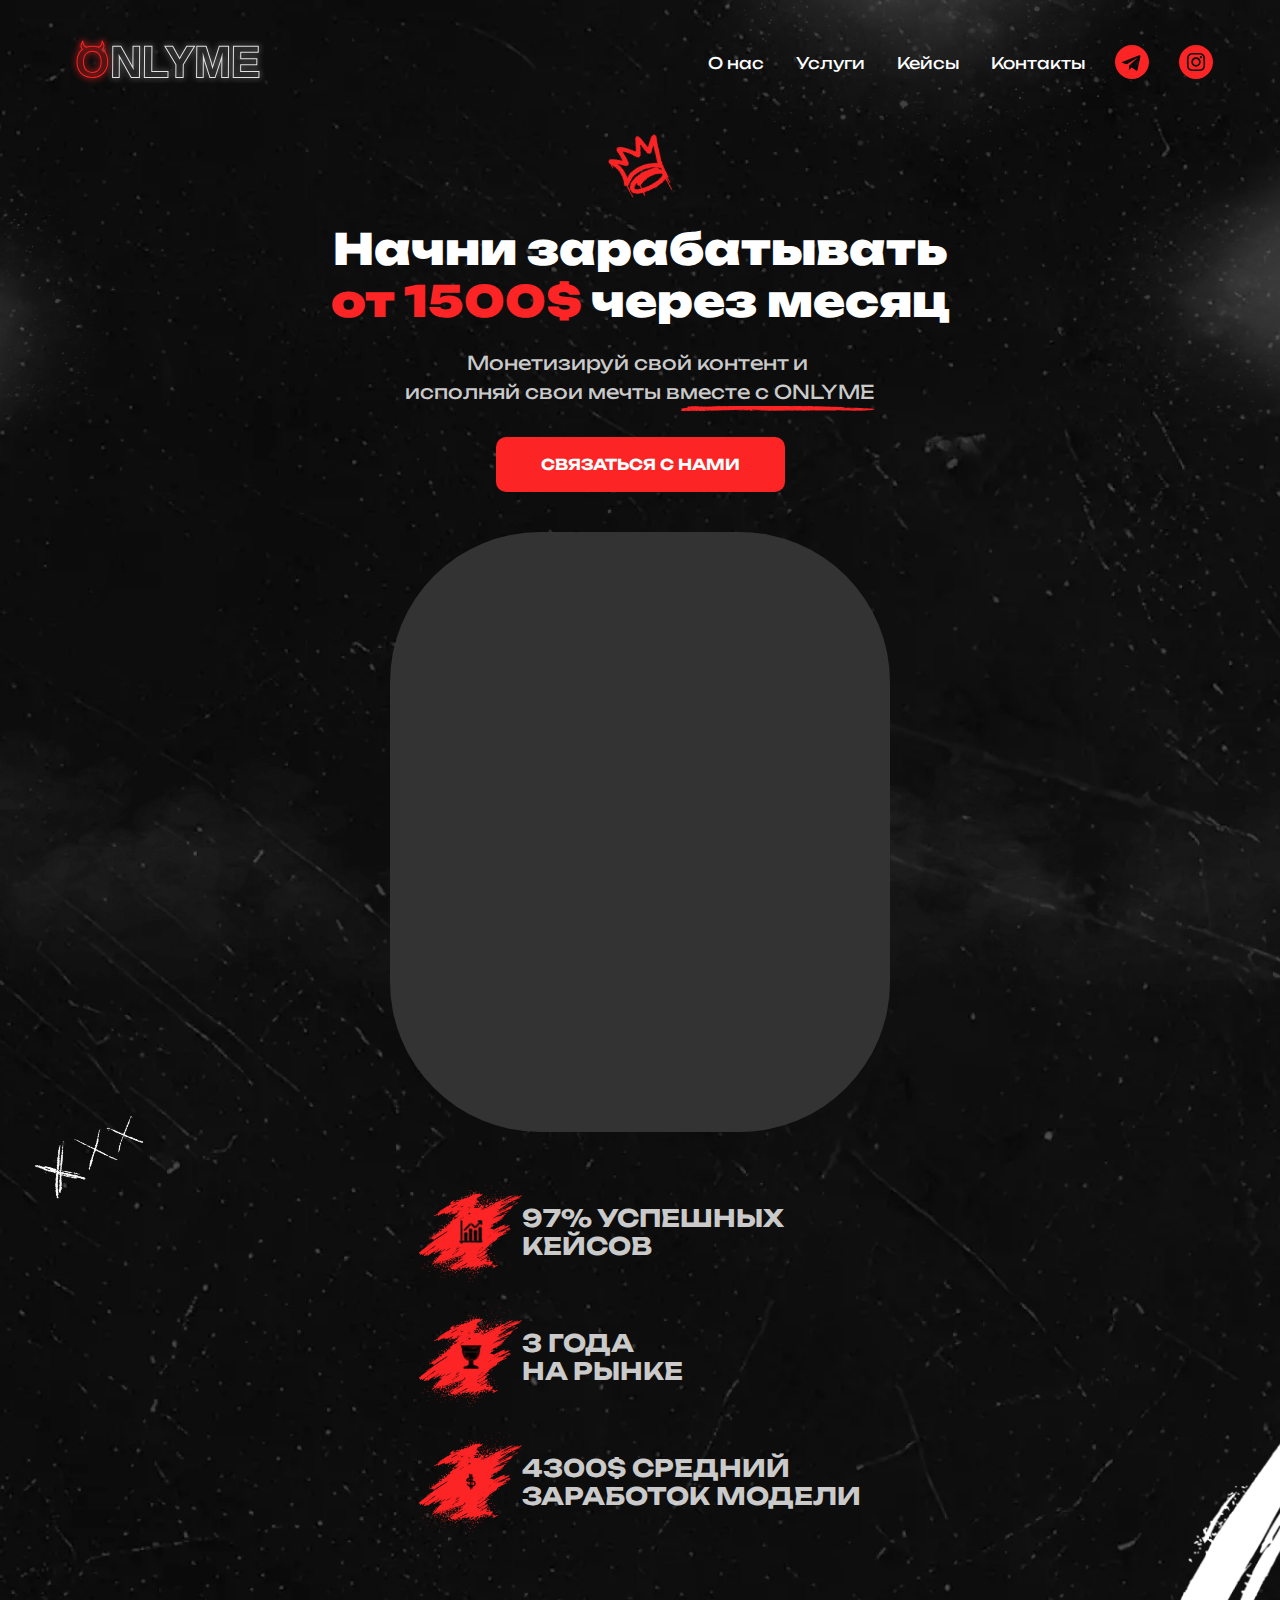
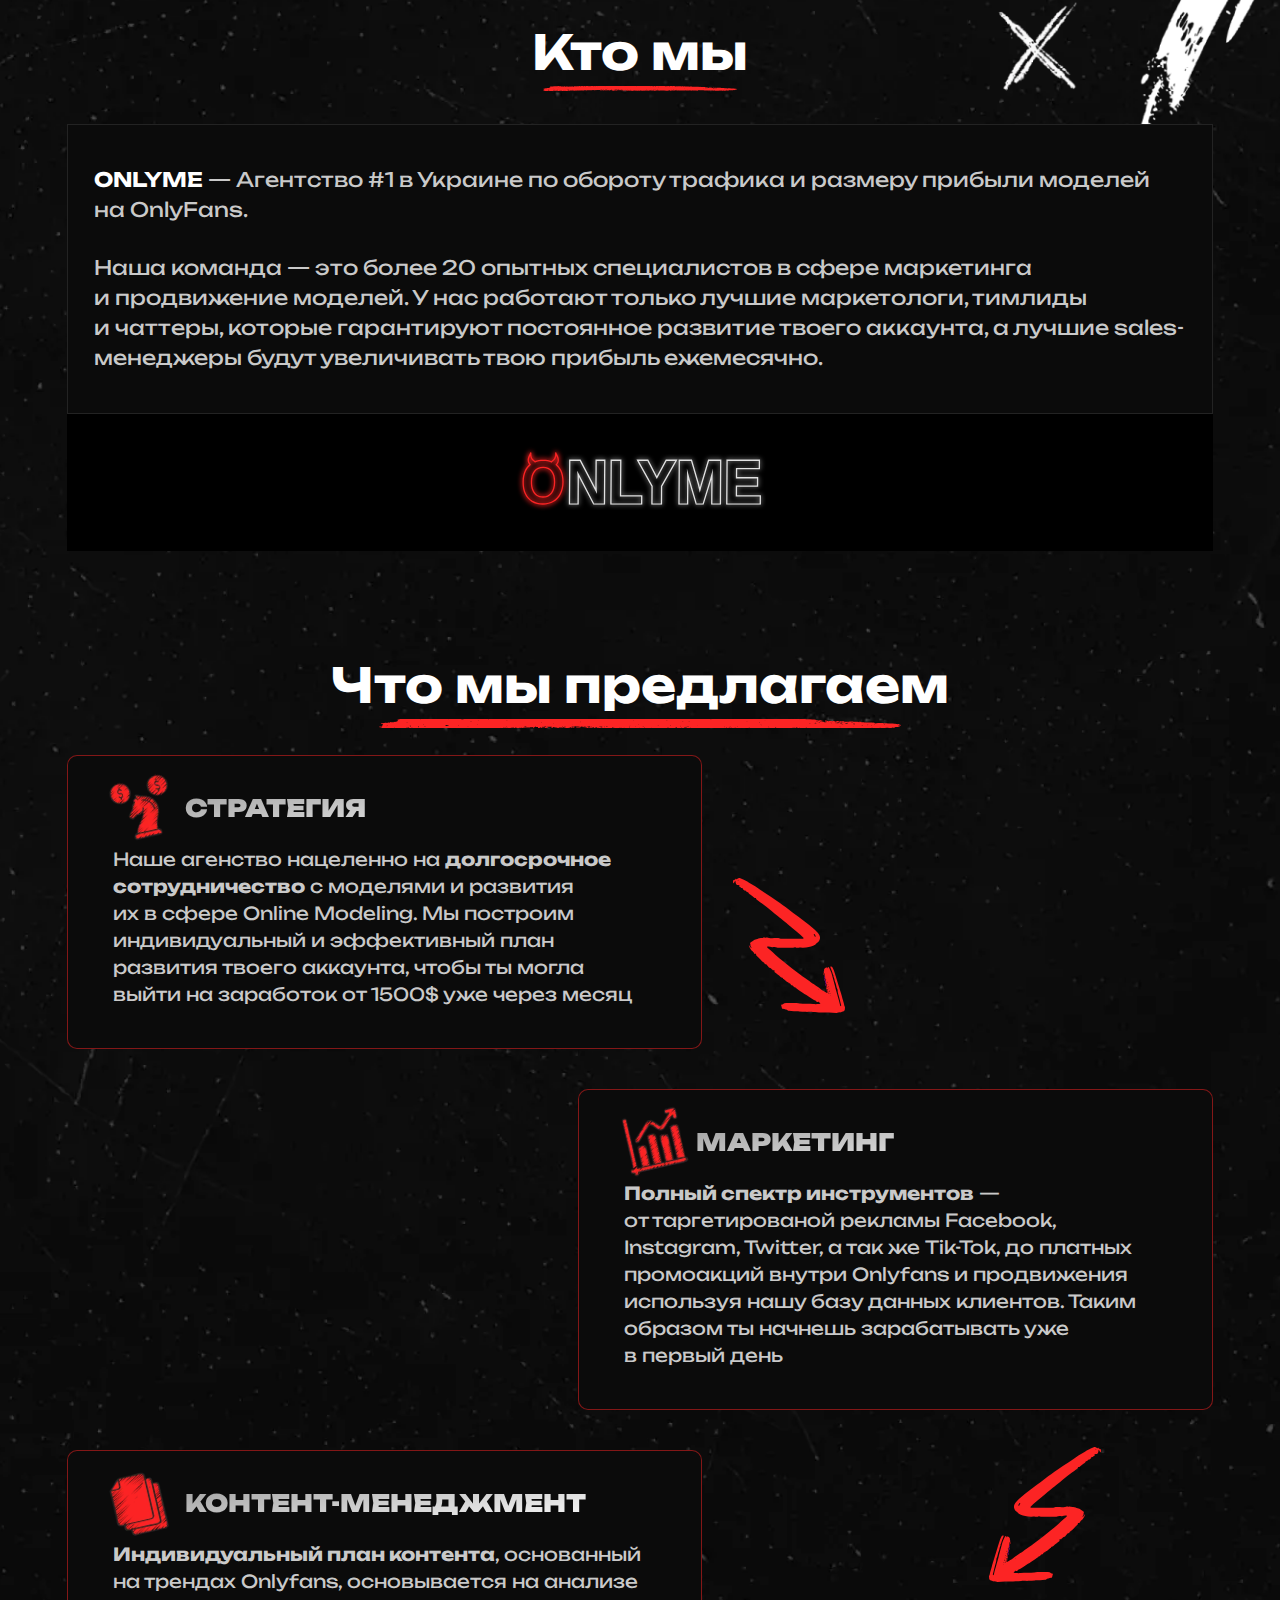
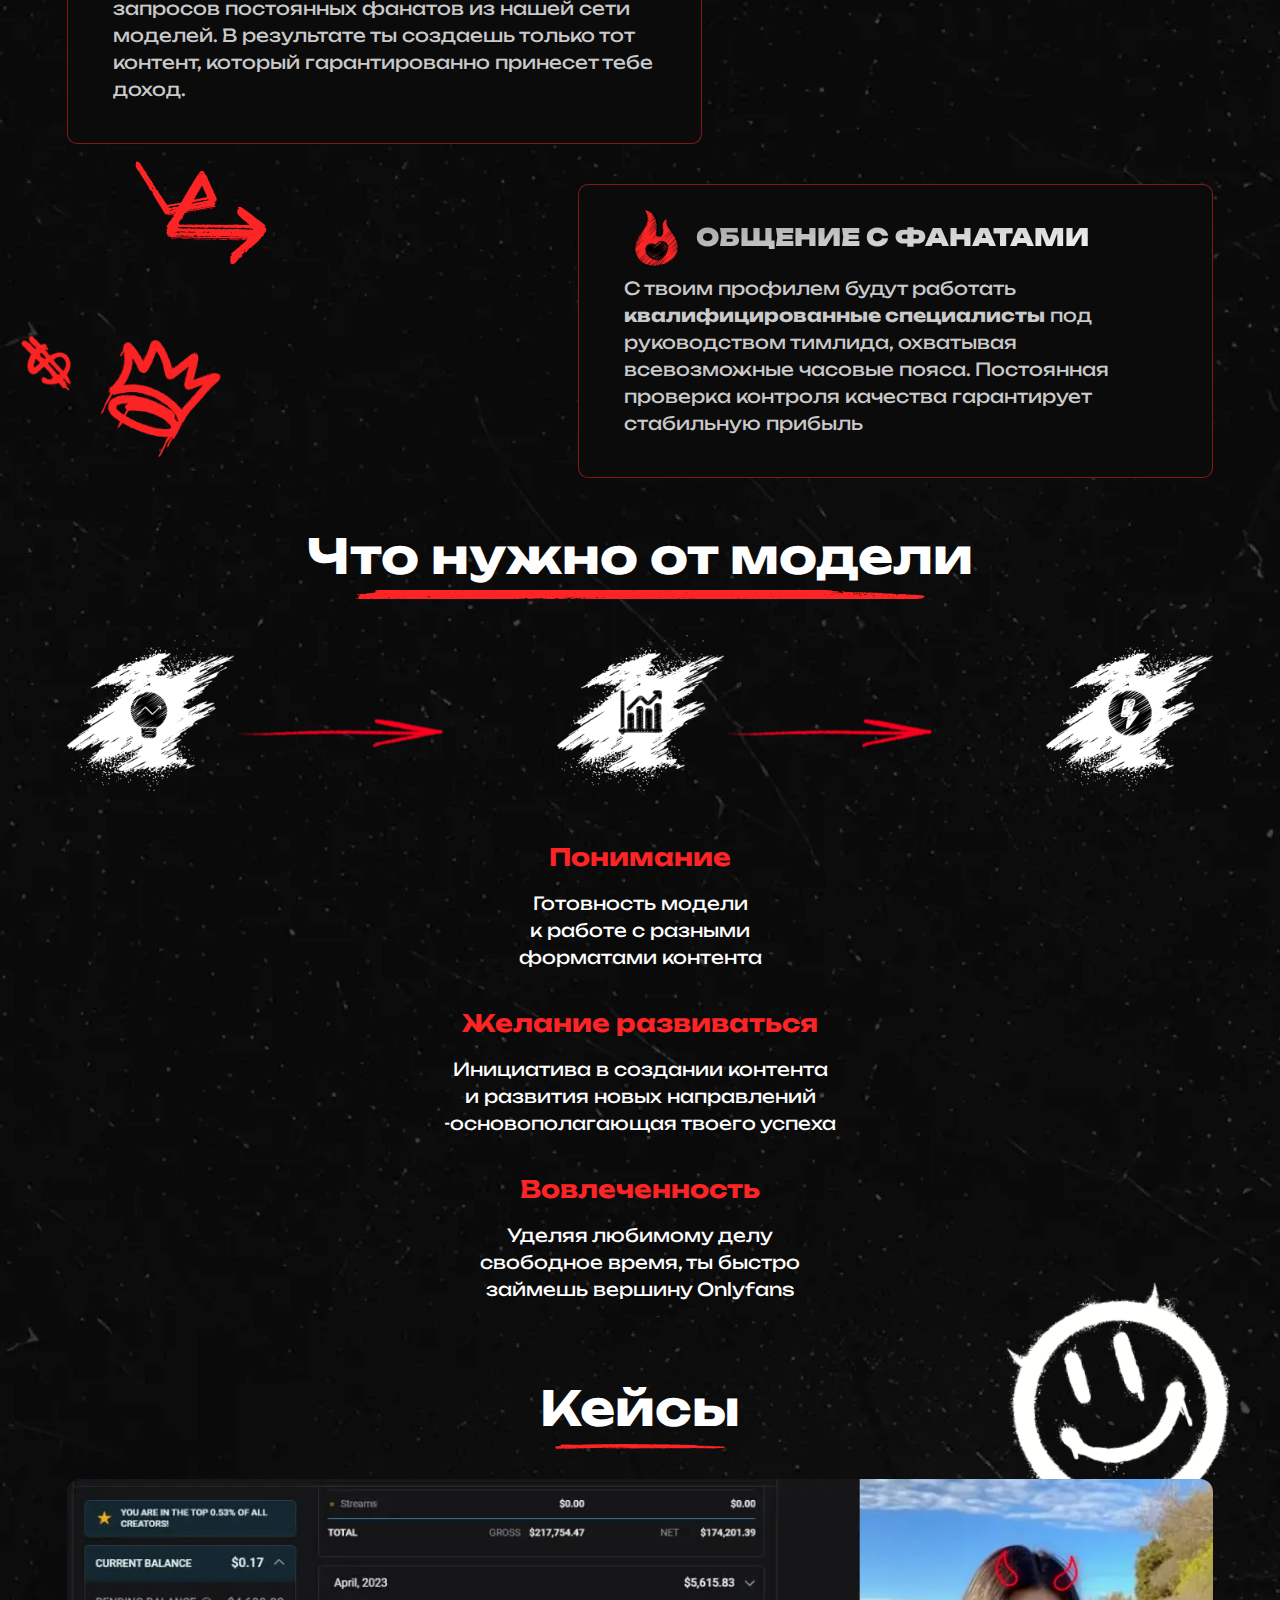
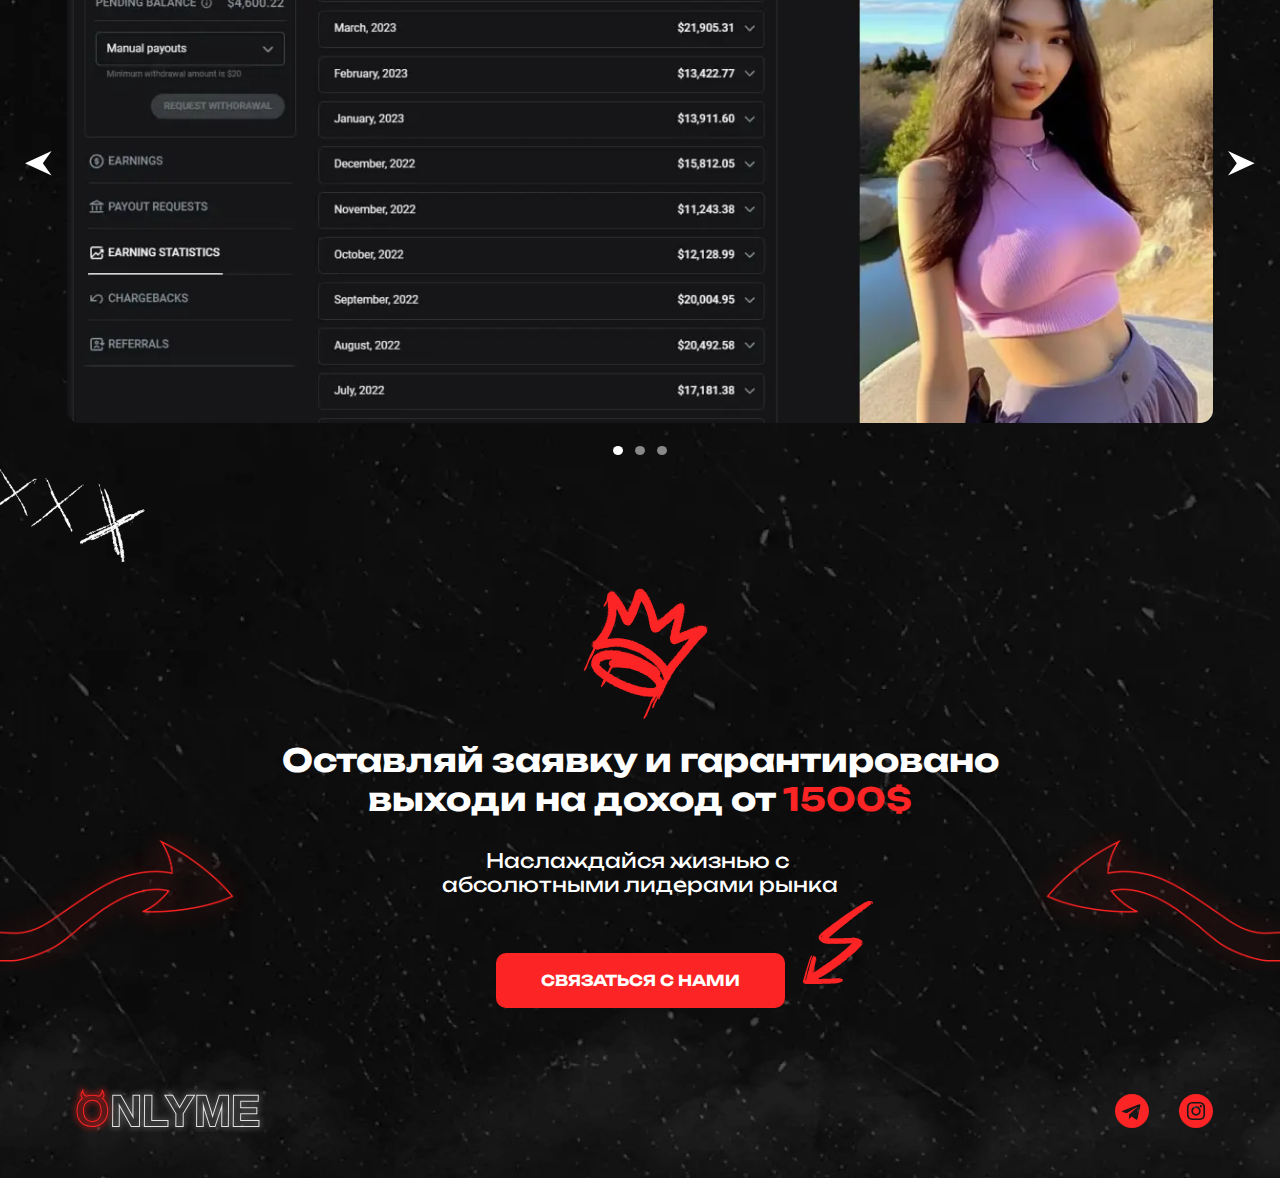
==== commit f33b83aa: "Add files via upload" ====
--- a/index.html
+++ b/index.html
@@ -1 +1 @@
-<!DOCTYPE html><html lang="ru"><head><title>ONLYME</title><meta charset="UTF-8"><meta name="format-detection" content="telephone=no"><link rel="stylesheet" href="css/style.min.css?_v=20240406141350"><link rel="shortcut icon" href="img/favicon.png"><meta name="robots" content="noindex, nofollow"><meta name="viewport" content="width=device-width,initial-scale=1,maximum-scale=1"></head><body><div class="wrapper"><header class="header"><div class="header__container"><a class="header__logo" href=""><img src="img/logo.svg" width="200" height="82" alt="Onlyme логотип"></a><div class="menu"><button class="menu__icon icon-menu" aria-label="Открыть меню"><span></span></button><nav class="menu__body"><ul class="menu__list"><li class="menu__item"><a class="menu__link" href="">О нас</a></li><li class="menu__item"><a class="menu__link" href="">Услуги</a></li><li class="menu__item"><a class="menu__link" href="">Кейсы</a></li><li class="menu__item"><a class="menu__link" href="">Контакты</a></li></ul></nav></div><div class="socials-header" data-da=".menu__body, 991, 1"><ul class="socials-header__list"><li class="socials-header__item"><a class="socials-header__link" href="">Перейти в телеграм <svg width="34" height="34" viewBox="0 0 34 34" fill="none" xmlns="http://www.w3.org/2000/svg"><path fill-rule="evenodd" clip-rule="evenodd" d="M0 17C0 26.3888 7.61116 34 17 34C26.3888 34 34 26.3888 34 17C34 7.61116 26.3888 0 17 0C7.61116 0 0 7.61116 0 17ZM13.8833 24.7917L14.1726 20.4583L22.0553 13.3443C22.4013 13.0372 21.9798 12.8875 21.5205 13.166L11.7918 19.3037L7.58957 17.9921C6.68206 17.7143 6.67555 17.0907 7.79331 16.6423L24.1686 10.3281C24.9165 9.98856 25.6383 10.5077 25.3528 11.6524L22.5641 24.7939C22.3694 25.7277 21.8051 25.9511 21.0233 25.5197L16.7753 22.3812L14.7333 24.3667C14.7269 24.3729 14.7205 24.3792 14.7141 24.3854C14.4857 24.6077 14.2968 24.7917 13.8833 24.7917Z"/></svg></a></li><li class="socials-header__item"><a class="socials-header__link" href="">Перейти в инстаграм <svg width="34" height="34" viewBox="0 0 34 34" fill="none" xmlns="http://www.w3.org/2000/svg"><path fill-rule="evenodd" clip-rule="evenodd" d="M17 0C7.61116 0 0 7.61116 0 17C0 26.3888 7.61116 34 17 34C26.3888 34 34 26.3888 34 17C34 7.61116 26.3888 0 17 0ZM13.2623 7.98811C14.2294 7.9441 14.5385 7.93333 17.0009 7.93333H16.998C19.4612 7.93333 19.769 7.9441 20.7362 7.98811C21.7014 8.03231 22.3606 8.18513 22.9386 8.40934C23.5355 8.64073 24.0399 8.95051 24.5442 9.45485C25.0485 9.95881 25.3583 10.4647 25.5907 11.061C25.8136 11.6375 25.9666 12.2963 26.0119 13.2616C26.0553 14.2287 26.0667 14.5377 26.0667 17.0001C26.0667 19.4625 26.0553 19.7707 26.0119 20.7379C25.9666 21.7027 25.8136 22.3618 25.5907 22.9384C25.3583 23.5346 25.0485 24.0404 24.5442 24.5444C24.0404 25.0487 23.5353 25.3593 22.9392 25.5908C22.3623 25.8151 21.7027 25.9679 20.7375 26.0121C19.7704 26.0561 19.4623 26.0669 16.9997 26.0669C14.5375 26.0669 14.2287 26.0561 13.2616 26.0121C12.2965 25.9679 11.6375 25.8151 11.0606 25.5908C10.4647 25.3593 9.95881 25.0487 9.45504 24.5444C8.95089 24.0404 8.64111 23.5346 8.40934 22.9383C8.18531 22.3618 8.0325 21.7029 7.98811 20.7377C7.94429 19.7706 7.93333 19.4625 7.93333 17.0001C7.93333 14.5377 7.94467 14.2285 7.98792 13.2614C8.03137 12.2965 8.18437 11.6375 8.40915 11.0608C8.64149 10.4647 8.95127 9.95881 9.4556 9.45485C9.95957 8.9507 10.4654 8.64092 11.0617 8.40934C11.6382 8.18513 12.2971 8.03231 13.2623 7.98811Z"/><path fill-rule="evenodd" clip-rule="evenodd" d="M16.1875 9.56672C16.3454 9.56647 16.5153 9.56655 16.6987 9.56663L17.0008 9.56672C19.4217 9.56672 19.7086 9.57541 20.6646 9.61885C21.5486 9.65927 22.0284 9.80699 22.348 9.93109C22.7711 10.0954 23.0727 10.2919 23.3899 10.6092C23.7072 10.9265 23.9037 11.2288 24.0684 11.6519C24.1925 11.9711 24.3404 12.4509 24.3806 13.3349C24.4241 14.2907 24.4335 14.5778 24.4335 16.9975C24.4335 19.4172 24.4241 19.7043 24.3806 20.6601C24.3402 21.5441 24.1925 22.0239 24.0684 22.3431C23.9041 22.7662 23.7072 23.0675 23.3899 23.3846C23.0726 23.702 22.7713 23.8984 22.348 24.0628C22.0287 24.1874 21.5486 24.3348 20.6646 24.3752C19.7088 24.4186 19.4217 24.4281 17.0008 24.4281C14.5798 24.4281 14.2929 24.4186 13.3371 24.3752C12.4531 24.3344 11.9733 24.1867 11.6535 24.0626C11.2304 23.8982 10.9282 23.7018 10.6109 23.3845C10.2935 23.0671 10.0971 22.7656 9.93236 22.3423C9.80826 22.0231 9.66036 21.5433 9.62013 20.6593C9.57668 19.7035 9.56799 19.4164 9.56799 16.9952C9.56799 14.574 9.57668 14.2884 9.62013 13.3326C9.66055 12.4486 9.80826 11.9688 9.93236 11.6492C10.0967 11.2261 10.2935 10.9239 10.6109 10.6066C10.9282 10.2892 11.2304 10.0928 11.6535 9.92807C11.9731 9.8034 12.4531 9.65606 13.3371 9.61545C14.1735 9.57767 14.4977 9.56634 16.1875 9.56445V9.56672ZM21.8406 11.0722C21.2399 11.0722 20.7526 11.5589 20.7526 12.1598C20.7526 12.7605 21.2399 13.2478 21.8406 13.2478C22.4413 13.2478 22.9286 12.7605 22.9286 12.1598C22.9286 11.5591 22.4413 11.0722 21.8406 11.0722ZM12.3447 16.9996C12.3447 14.4282 14.4295 12.3434 17.0008 12.3434C19.5721 12.3434 21.6563 14.4282 21.6563 16.9996C21.6563 19.5709 19.5722 21.6548 17.0008 21.6548C14.4295 21.6548 12.3447 19.5709 12.3447 16.9996Z"/><path d="M17.0009 13.9785C18.6699 13.9785 20.0231 15.3315 20.0231 17.0007C20.0231 18.6698 18.6699 20.023 17.0009 20.023C15.3317 20.023 13.9786 18.6698 13.9786 17.0007C13.9786 15.3315 15.3317 13.9785 17.0009 13.9785Z"/></svg></a></li></ul></div></div></header><main class="page"><section class="hero"><div class="hero__container"><div class="hero__body"><div class="left-hero"><div class="left-hero__icon"><picture><source srcset="img/hero/icon.webp" type="image/webp"><img src="img/hero/icon.png" width="99" height="114" alt=""></picture></div><h1 class="left-hero__title">Начни зарабатывать <span>от 1500$</span> через месяц</h1><div class="left-hero__descr">Монетизируй свой контент и исполняй свои мечты вместе с ONLYME</div><button class="left-hero__btn btn">СВЯЗАТЬСЯ С НАМИ</button></div><div class="hero__image"></div></div><ul class="hero__columns"><li class="column-hero"><div class="column-hero__icon column-hero__icon_1"><picture><source srcset="img/hero/icons/1.webp" type="image/webp"><img src="img/hero/icons/1.png" width="26" height="26" alt=""></picture></div><div class="column-hero__descr">97% УСПЕШНЫХ<br>КЕЙСОВ</div></li><li class="column-hero"><div class="column-hero__icon column-hero__icon_2"><picture><source srcset="img/hero/icons/2.webp" type="image/webp"><img src="img/hero/icons/2.png" width="25" height="25" alt=""></picture></div><div class="column-hero__descr">3 ГОДА<br>НА РЫНКЕ</div></li><li class="column-hero"><div class="column-hero__icon column-hero__icon_3"><picture><source srcset="img/hero/icons/3.webp" type="image/webp"><img src="img/hero/icons/3.png" width="54" height="57" alt=""></picture></div><div class="column-hero__descr">4300$ СРЕДНИЙ<br>ЗАРАБОТОК МОДЕЛИ</div></li></ul></div></section><section class="we"><div class="we__container"><h2 class="we__title title">Кто мы</h2><div class="we__body"><div class="we__left"><p><b>ONLYME</b> — Агентство #1 в Украине по обороту трафика и размеру прибыли моделей на OnlyFans.</p><p>Наша команда — это более 20 опытных специалистов в сфере маркетинга и продвижение моделей. У нас работают только лучшие маркетологи, тимлиды и чаттеры, которые гарантируют постоянное развитие твоего аккаунта, а лучшие sales-менеджеры будут увеличивать твою прибыль ежемесячно.</p></div><div class="we__right"><div class="we__icon"><img src="img/we-logo.svg" width="317" height="105" alt=""></div></div></div></div></section><section class="offer"><div class="offer__container"><h2 class="offer__title title">Что мы предлагаем</h2><ul class="offer__columns"><li class="item-offer"><h3 class="item-offer__label item-offer__label_1">СТРАТЕГИЯ</h3><p class="item-offer__descr">Наше агенство нацеленно на <b>долгосрочное сотрудничество</b> с моделями и развития их в сфере Online Modeling. Мы построим индивидуальный и эффективный план развития твоего аккаунта, чтобы ты могла выйти на заработок от 1500$ уже через месяц</p></li><li class="item-offer"><h3 class="item-offer__label item-offer__label_2">МАРКЕТИНГ</h3><p class="item-offer__descr"><b>Полный спектр инструментов</b> — от таргетированой рекламы Facebook, Instagram, Twitter, а так же Tik-Tok, до платных промоакций внутри Onlyfans и продвижения используя нашу базу данных клиентов. Таким образом ты начнешь зарабатывать уже в первый день</p></li><li class="item-offer"><h3 class="item-offer__label item-offer__label_3">КОНТЕНТ-МЕНЕДЖМЕНТ</h3><p class="item-offer__descr"><b>Индивидуальный план контента</b>, основанный на трендах Onlyfans, основывается на анализе запросов постоянных фанатов из нашей сети моделей. В результате ты создаешь только тот контент, который гарантированно принесет тебе доход.</p></li><li class="item-offer"><h3 class="item-offer__label item-offer__label_4">ОБЩЕНИЕ С ФАНАТАМИ</h3><p class="item-offer__descr">С твоим профилем будут работать <b>квалифицированные специалисты</b> под руководством тимлида, охватывая всевозможные часовые пояса. Постоянная проверка контроля качества гарантирует стабильную прибыль</p></li></ul></div></section><section class="req"><div class="req__container"><h2 class="req__title title">Что нужно от модели</h2><ul class="req__icons"><li class="icon-req icon-req_1"><picture><source srcset="img/req/icons/1.webp" type="image/webp"><img src="img/req/icons/1.png" width="67" height="67" alt=""></picture></li><li class="icon-req icon-req_2"><picture><source srcset="img/req/icons/2.webp" type="image/webp"><img src="img/req/icons/2.png" width="56" height="56" alt=""></picture></li><li class="icon-req icon-req_3"><picture><source srcset="img/req/icons/3.webp" type="image/webp"><img src="img/req/icons/3.png" width="90" height="90" alt=""></picture></li></ul><ul class="req__cols"><li class="col-req col-req_1"><h3 class="col-req__label">Понимание</h3><p class="col-req__descr">Готовность модели к работе с разными форматами контента</p></li><li class="col-req col-req_2"><h3 class="col-req__label">Желание развиваться</h3><p class="col-req__descr">Инициатива в создании контента и развития новых направлений -основополагающая твоего успеха</p></li><li class="col-req col-req_3"><h3 class="col-req__label">Вовлеченность</h3><p class="col-req__descr">Уделяя любимому делу свободное время, ты быстро займешь вершину Onlyfans</p></li></ul></div></section><section class="cases"><div class="cases__container"><h2 class="cases__title title">Кейсы</h2><div class="cases__body"><div class="cases__slider swiper"><div class="cases__wrapper swiper-wrapper"><div class="cases__slide swiper-slide"><picture><source srcset="img/cases/01.webp" type="image/webp"><img src="img/cases/01.jpg" width="1200" height="570" alt=""></picture></div><div class="cases__slide swiper-slide"><picture><source srcset="img/cases/02.webp" type="image/webp"><img src="img/cases/02.jpg" width="1200" height="570" alt=""></picture></div><div class="cases__slide swiper-slide"><picture><source srcset="img/cases/03.webp" type="image/webp"><img src="img/cases/03.jpg" width="1200" height="570" alt=""></picture></div></div></div><div class="cases__btns"><button class="cases__btn cases__btn_prev">Предыдщуй слайд <svg width="38" height="35" viewBox="0 0 38 35" fill="none" xmlns="http://www.w3.org/2000/svg"><path d="M0 17.3217L37.5 0.00119225L25.1251 17.3219L37.5 34.6422L0 17.3217Z"/></svg></button> <button class="cases__btn cases__btn_next">Следующий слайд <svg width="38" height="35" viewBox="0 0 38 35" fill="none" xmlns="http://www.w3.org/2000/svg"><path d="M37.5 17.3205L2.23517e-06 -2.84528e-05L12.3749 17.3207L2.23517e-06 34.641L37.5 17.3205Z"/></svg></button></div></div><div class="cases__pagination"></div></div></section><section class="application"><div class="application__container"><div class="application__body"><div class="application__icon"><img src="img/application/crown.svg" width="148" height="163" alt=""></div><h2 class="application__title">Оставляй заявку и гарантировано<br>выходи на доход от <span>1500$</span></h2><h3 class="application__descr">Наслаждайся жизнью с <br>абсолютными лидерами рынка</h3><a class="application__btn btn" href="">СВЯЗАТЬСЯ С НАМИ</a></div></div></section></main><footer class="footer"><div class="footer__container"><a class="footer__logo" href=""><img src="img/logo.svg" width="200" height="82" alt="Onlyme логотип"></a><div class="footer__socials socials-header"><ul class="socials-header__list"><li class="socials-header__item"><a class="socials-header__link" href="">Перейти в телеграм <svg width="34" height="34" viewBox="0 0 34 34" fill="none" xmlns="http://www.w3.org/2000/svg"><path fill-rule="evenodd" clip-rule="evenodd" d="M0 17C0 26.3888 7.61116 34 17 34C26.3888 34 34 26.3888 34 17C34 7.61116 26.3888 0 17 0C7.61116 0 0 7.61116 0 17ZM13.8833 24.7917L14.1726 20.4583L22.0553 13.3443C22.4013 13.0372 21.9798 12.8875 21.5205 13.166L11.7918 19.3037L7.58957 17.9921C6.68206 17.7143 6.67555 17.0907 7.79331 16.6423L24.1686 10.3281C24.9165 9.98856 25.6383 10.5077 25.3528 11.6524L22.5641 24.7939C22.3694 25.7277 21.8051 25.9511 21.0233 25.5197L16.7753 22.3812L14.7333 24.3667C14.7269 24.3729 14.7205 24.3792 14.7141 24.3854C14.4857 24.6077 14.2968 24.7917 13.8833 24.7917Z"/></svg></a></li><li class="socials-header__item"><a class="socials-header__link" href="">Перейти в инстаграм <svg width="34" height="34" viewBox="0 0 34 34" fill="none" xmlns="http://www.w3.org/2000/svg"><path fill-rule="evenodd" clip-rule="evenodd" d="M17 0C7.61116 0 0 7.61116 0 17C0 26.3888 7.61116 34 17 34C26.3888 34 34 26.3888 34 17C34 7.61116 26.3888 0 17 0ZM13.2623 7.98811C14.2294 7.9441 14.5385 7.93333 17.0009 7.93333H16.998C19.4612 7.93333 19.769 7.9441 20.7362 7.98811C21.7014 8.03231 22.3606 8.18513 22.9386 8.40934C23.5355 8.64073 24.0399 8.95051 24.5442 9.45485C25.0485 9.95881 25.3583 10.4647 25.5907 11.061C25.8136 11.6375 25.9666 12.2963 26.0119 13.2616C26.0553 14.2287 26.0667 14.5377 26.0667 17.0001C26.0667 19.4625 26.0553 19.7707 26.0119 20.7379C25.9666 21.7027 25.8136 22.3618 25.5907 22.9384C25.3583 23.5346 25.0485 24.0404 24.5442 24.5444C24.0404 25.0487 23.5353 25.3593 22.9392 25.5908C22.3623 25.8151 21.7027 25.9679 20.7375 26.0121C19.7704 26.0561 19.4623 26.0669 16.9997 26.0669C14.5375 26.0669 14.2287 26.0561 13.2616 26.0121C12.2965 25.9679 11.6375 25.8151 11.0606 25.5908C10.4647 25.3593 9.95881 25.0487 9.45504 24.5444C8.95089 24.0404 8.64111 23.5346 8.40934 22.9383C8.18531 22.3618 8.0325 21.7029 7.98811 20.7377C7.94429 19.7706 7.93333 19.4625 7.93333 17.0001C7.93333 14.5377 7.94467 14.2285 7.98792 13.2614C8.03137 12.2965 8.18437 11.6375 8.40915 11.0608C8.64149 10.4647 8.95127 9.95881 9.4556 9.45485C9.95957 8.9507 10.4654 8.64092 11.0617 8.40934C11.6382 8.18513 12.2971 8.03231 13.2623 7.98811Z"/><path fill-rule="evenodd" clip-rule="evenodd" d="M16.1875 9.56672C16.3454 9.56647 16.5153 9.56655 16.6987 9.56663L17.0008 9.56672C19.4217 9.56672 19.7086 9.57541 20.6646 9.61885C21.5486 9.65927 22.0284 9.80699 22.348 9.93109C22.7711 10.0954 23.0727 10.2919 23.3899 10.6092C23.7072 10.9265 23.9037 11.2288 24.0684 11.6519C24.1925 11.9711 24.3404 12.4509 24.3806 13.3349C24.4241 14.2907 24.4335 14.5778 24.4335 16.9975C24.4335 19.4172 24.4241 19.7043 24.3806 20.6601C24.3402 21.5441 24.1925 22.0239 24.0684 22.3431C23.9041 22.7662 23.7072 23.0675 23.3899 23.3846C23.0726 23.702 22.7713 23.8984 22.348 24.0628C22.0287 24.1874 21.5486 24.3348 20.6646 24.3752C19.7088 24.4186 19.4217 24.4281 17.0008 24.4281C14.5798 24.4281 14.2929 24.4186 13.3371 24.3752C12.4531 24.3344 11.9733 24.1867 11.6535 24.0626C11.2304 23.8982 10.9282 23.7018 10.6109 23.3845C10.2935 23.0671 10.0971 22.7656 9.93236 22.3423C9.80826 22.0231 9.66036 21.5433 9.62013 20.6593C9.57668 19.7035 9.56799 19.4164 9.56799 16.9952C9.56799 14.574 9.57668 14.2884 9.62013 13.3326C9.66055 12.4486 9.80826 11.9688 9.93236 11.6492C10.0967 11.2261 10.2935 10.9239 10.6109 10.6066C10.9282 10.2892 11.2304 10.0928 11.6535 9.92807C11.9731 9.8034 12.4531 9.65606 13.3371 9.61545C14.1735 9.57767 14.4977 9.56634 16.1875 9.56445V9.56672ZM21.8406 11.0722C21.2399 11.0722 20.7526 11.5589 20.7526 12.1598C20.7526 12.7605 21.2399 13.2478 21.8406 13.2478C22.4413 13.2478 22.9286 12.7605 22.9286 12.1598C22.9286 11.5591 22.4413 11.0722 21.8406 11.0722ZM12.3447 16.9996C12.3447 14.4282 14.4295 12.3434 17.0008 12.3434C19.5721 12.3434 21.6563 14.4282 21.6563 16.9996C21.6563 19.5709 19.5722 21.6548 17.0008 21.6548C14.4295 21.6548 12.3447 19.5709 12.3447 16.9996Z"/><path d="M17.0009 13.9785C18.6699 13.9785 20.0231 15.3315 20.0231 17.0007C20.0231 18.6698 18.6699 20.023 17.0009 20.023C15.3317 20.023 13.9786 18.6698 13.9786 17.0007C13.9786 15.3315 15.3317 13.9785 17.0009 13.9785Z"/></svg></a></li></ul></div></div></footer></div><script src="js/app.min.js?_v=20240406141350"></script></body></html>+<!DOCTYPE html><html lang="ru"><head><title>ONLYME</title><meta charset="UTF-8"><meta name="format-detection" content="telephone=no"><link rel="stylesheet" href="css/style.min.css?_v=20240407094730"><link rel="shortcut icon" href="img/favicon.png"><meta name="robots" content="noindex, nofollow"><meta name="viewport" content="width=device-width,initial-scale=1,maximum-scale=1"></head><body><div class="wrapper"><header class="header"><div class="header__container"><a class="header__logo" href=""><img src="img/logo.svg" width="200" height="82" alt="Onlyme логотип"></a><div class="menu"><button class="menu__icon icon-menu" aria-label="Открыть меню"><span></span></button><nav class="menu__body"><ul class="menu__list"><li class="menu__item"><a class="menu__link" href="">О нас</a></li><li class="menu__item"><a class="menu__link" href="">Услуги</a></li><li class="menu__item"><a class="menu__link" href="">Кейсы</a></li><li class="menu__item"><a class="menu__link" href="">Контакты</a></li></ul></nav></div><div class="socials-header" data-da=".menu__body, 991, 1"><ul class="socials-header__list"><li class="socials-header__item"><a class="socials-header__link" href="">Перейти в телеграм <svg width="34" height="34" viewBox="0 0 34 34" fill="none" xmlns="http://www.w3.org/2000/svg"><path fill-rule="evenodd" clip-rule="evenodd" d="M0 17C0 26.3888 7.61116 34 17 34C26.3888 34 34 26.3888 34 17C34 7.61116 26.3888 0 17 0C7.61116 0 0 7.61116 0 17ZM13.8833 24.7917L14.1726 20.4583L22.0553 13.3443C22.4013 13.0372 21.9798 12.8875 21.5205 13.166L11.7918 19.3037L7.58957 17.9921C6.68206 17.7143 6.67555 17.0907 7.79331 16.6423L24.1686 10.3281C24.9165 9.98856 25.6383 10.5077 25.3528 11.6524L22.5641 24.7939C22.3694 25.7277 21.8051 25.9511 21.0233 25.5197L16.7753 22.3812L14.7333 24.3667C14.7269 24.3729 14.7205 24.3792 14.7141 24.3854C14.4857 24.6077 14.2968 24.7917 13.8833 24.7917Z"/></svg></a></li><li class="socials-header__item"><a class="socials-header__link" href="">Перейти в инстаграм <svg width="34" height="34" viewBox="0 0 34 34" fill="none" xmlns="http://www.w3.org/2000/svg"><path fill-rule="evenodd" clip-rule="evenodd" d="M17 0C7.61116 0 0 7.61116 0 17C0 26.3888 7.61116 34 17 34C26.3888 34 34 26.3888 34 17C34 7.61116 26.3888 0 17 0ZM13.2623 7.98811C14.2294 7.9441 14.5385 7.93333 17.0009 7.93333H16.998C19.4612 7.93333 19.769 7.9441 20.7362 7.98811C21.7014 8.03231 22.3606 8.18513 22.9386 8.40934C23.5355 8.64073 24.0399 8.95051 24.5442 9.45485C25.0485 9.95881 25.3583 10.4647 25.5907 11.061C25.8136 11.6375 25.9666 12.2963 26.0119 13.2616C26.0553 14.2287 26.0667 14.5377 26.0667 17.0001C26.0667 19.4625 26.0553 19.7707 26.0119 20.7379C25.9666 21.7027 25.8136 22.3618 25.5907 22.9384C25.3583 23.5346 25.0485 24.0404 24.5442 24.5444C24.0404 25.0487 23.5353 25.3593 22.9392 25.5908C22.3623 25.8151 21.7027 25.9679 20.7375 26.0121C19.7704 26.0561 19.4623 26.0669 16.9997 26.0669C14.5375 26.0669 14.2287 26.0561 13.2616 26.0121C12.2965 25.9679 11.6375 25.8151 11.0606 25.5908C10.4647 25.3593 9.95881 25.0487 9.45504 24.5444C8.95089 24.0404 8.64111 23.5346 8.40934 22.9383C8.18531 22.3618 8.0325 21.7029 7.98811 20.7377C7.94429 19.7706 7.93333 19.4625 7.93333 17.0001C7.93333 14.5377 7.94467 14.2285 7.98792 13.2614C8.03137 12.2965 8.18437 11.6375 8.40915 11.0608C8.64149 10.4647 8.95127 9.95881 9.4556 9.45485C9.95957 8.9507 10.4654 8.64092 11.0617 8.40934C11.6382 8.18513 12.2971 8.03231 13.2623 7.98811Z"/><path fill-rule="evenodd" clip-rule="evenodd" d="M16.1875 9.56672C16.3454 9.56647 16.5153 9.56655 16.6987 9.56663L17.0008 9.56672C19.4217 9.56672 19.7086 9.57541 20.6646 9.61885C21.5486 9.65927 22.0284 9.80699 22.348 9.93109C22.7711 10.0954 23.0727 10.2919 23.3899 10.6092C23.7072 10.9265 23.9037 11.2288 24.0684 11.6519C24.1925 11.9711 24.3404 12.4509 24.3806 13.3349C24.4241 14.2907 24.4335 14.5778 24.4335 16.9975C24.4335 19.4172 24.4241 19.7043 24.3806 20.6601C24.3402 21.5441 24.1925 22.0239 24.0684 22.3431C23.9041 22.7662 23.7072 23.0675 23.3899 23.3846C23.0726 23.702 22.7713 23.8984 22.348 24.0628C22.0287 24.1874 21.5486 24.3348 20.6646 24.3752C19.7088 24.4186 19.4217 24.4281 17.0008 24.4281C14.5798 24.4281 14.2929 24.4186 13.3371 24.3752C12.4531 24.3344 11.9733 24.1867 11.6535 24.0626C11.2304 23.8982 10.9282 23.7018 10.6109 23.3845C10.2935 23.0671 10.0971 22.7656 9.93236 22.3423C9.80826 22.0231 9.66036 21.5433 9.62013 20.6593C9.57668 19.7035 9.56799 19.4164 9.56799 16.9952C9.56799 14.574 9.57668 14.2884 9.62013 13.3326C9.66055 12.4486 9.80826 11.9688 9.93236 11.6492C10.0967 11.2261 10.2935 10.9239 10.6109 10.6066C10.9282 10.2892 11.2304 10.0928 11.6535 9.92807C11.9731 9.8034 12.4531 9.65606 13.3371 9.61545C14.1735 9.57767 14.4977 9.56634 16.1875 9.56445V9.56672ZM21.8406 11.0722C21.2399 11.0722 20.7526 11.5589 20.7526 12.1598C20.7526 12.7605 21.2399 13.2478 21.8406 13.2478C22.4413 13.2478 22.9286 12.7605 22.9286 12.1598C22.9286 11.5591 22.4413 11.0722 21.8406 11.0722ZM12.3447 16.9996C12.3447 14.4282 14.4295 12.3434 17.0008 12.3434C19.5721 12.3434 21.6563 14.4282 21.6563 16.9996C21.6563 19.5709 19.5722 21.6548 17.0008 21.6548C14.4295 21.6548 12.3447 19.5709 12.3447 16.9996Z"/><path d="M17.0009 13.9785C18.6699 13.9785 20.0231 15.3315 20.0231 17.0007C20.0231 18.6698 18.6699 20.023 17.0009 20.023C15.3317 20.023 13.9786 18.6698 13.9786 17.0007C13.9786 15.3315 15.3317 13.9785 17.0009 13.9785Z"/></svg></a></li></ul></div></div></header><main class="page"><section class="hero"><span class="hero__shadow hero__shadow_1"></span> <span class="hero__shadow hero__shadow_2"></span> <span class="hero__shadow hero__shadow_3"></span><div class="hero__container"><div class="hero__body"><div class="left-hero"><div class="left-hero__icon"><picture><source srcset="img/hero/icon.webp" type="image/webp"><img src="img/hero/icon.png" width="99" height="114" alt=""></picture></div><h1 class="left-hero__title">Начни зарабатывать<br><span>от 1500$</span> через месяц</h1><div class="left-hero__descr">Монетизируй свой контент и <br>исполняй свои мечты вместе с ONLYME</div><button class="left-hero__btn btn">СВЯЗАТЬСЯ С НАМИ</button></div><div class="hero__image"></div></div><ul class="hero__columns"><li class="column-hero"><div class="column-hero__icon column-hero__icon_1"><picture><source srcset="img/hero/icons/1.webp" type="image/webp"><img src="img/hero/icons/1.png" width="26" height="26" alt=""></picture></div><div class="column-hero__descr">97% УСПЕШНЫХ<br>КЕЙСОВ</div></li><li class="column-hero"><div class="column-hero__icon column-hero__icon_2"><picture><source srcset="img/hero/icons/2.webp" type="image/webp"><img src="img/hero/icons/2.png" width="25" height="25" alt=""></picture></div><div class="column-hero__descr">3 ГОДА<br>НА РЫНКЕ</div></li><li class="column-hero"><div class="column-hero__icon column-hero__icon_3"><picture><source srcset="img/hero/icons/3.webp" type="image/webp"><img src="img/hero/icons/3.png" width="54" height="57" alt=""></picture></div><div class="column-hero__descr">4300$ СРЕДНИЙ<br>ЗАРАБОТОК МОДЕЛИ</div></li></ul></div></section><section class="we"><div class="we__container"><h2 class="we__title title">Кто мы</h2><div class="we__body"><div class="we__left"><p><b>ONLYME</b> — Агентство #1 в Украине по обороту трафика и размеру прибыли моделей на OnlyFans.</p><p>Наша команда — это более 20 опытных специалистов в сфере маркетинга и продвижение моделей. У нас работают только лучшие маркетологи, тимлиды и чаттеры, которые гарантируют постоянное развитие твоего аккаунта, а лучшие sales-менеджеры будут увеличивать твою прибыль ежемесячно.</p></div><div class="we__right"><div class="we__icon"><img src="img/we-logo.svg" width="317" height="105" alt=""></div></div></div></div></section><section class="offer"><div class="offer__container"><h2 class="offer__title title">Что мы предлагаем</h2><ul class="offer__columns"><li class="item-offer item-offer_1"><h3 class="item-offer__label item-offer__label_1">СТРАТЕГИЯ</h3><p class="item-offer__descr">Наше агенство нацеленно на <b>долгосрочное сотрудничество</b> с моделями и развития их в сфере Online Modeling. Мы построим индивидуальный и эффективный план развития твоего аккаунта, чтобы ты могла выйти на заработок от 1500$ уже через месяц</p></li><li class="item-offer item-offer_2"><h3 class="item-offer__label item-offer__label_2">МАРКЕТИНГ</h3><p class="item-offer__descr"><b>Полный спектр инструментов</b> — от таргетированой рекламы Facebook, Instagram, Twitter, а так же Tik-Tok, до платных промоакций внутри Onlyfans и продвижения используя нашу базу данных клиентов. Таким образом ты начнешь зарабатывать уже в первый день</p></li><li class="item-offer item-offer_3"><h3 class="item-offer__label item-offer__label_3">КОНТЕНТ-МЕНЕДЖМЕНТ</h3><p class="item-offer__descr"><b>Индивидуальный план контента</b>, основанный на трендах Onlyfans, основывается на анализе запросов постоянных фанатов из нашей сети моделей. В результате ты создаешь только тот контент, который гарантированно принесет тебе доход.</p></li><li class="item-offer item-offer_4"><h3 class="item-offer__label item-offer__label_4">ОБЩЕНИЕ С ФАНАТАМИ</h3><p class="item-offer__descr">С твоим профилем будут работать <b>квалифицированные специалисты</b> под руководством тимлида, охватывая всевозможные часовые пояса. Постоянная проверка контроля качества гарантирует стабильную прибыль</p></li></ul></div></section><section class="req"><div class="req__container"><h2 class="req__title title">Что нужно от модели</h2><ul class="req__icons"><li class="icon-req icon-req_1"><picture><source srcset="img/req/icons/1.webp" type="image/webp"><img src="img/req/icons/1.png" width="67" height="67" alt=""></picture></li><li class="icon-req icon-req_2"><picture><source srcset="img/req/icons/2.webp" type="image/webp"><img src="img/req/icons/2.png" width="56" height="56" alt=""></picture></li><li class="icon-req icon-req_3"><picture><source srcset="img/req/icons/3.webp" type="image/webp"><img src="img/req/icons/3.png" width="90" height="90" alt=""></picture></li></ul><ul class="req__cols"><li class="col-req col-req_1"><h3 class="col-req__label">Понимание</h3><p class="col-req__descr">Готовность модели к работе с разными форматами контента</p></li><li class="col-req col-req_2"><h3 class="col-req__label">Желание развиваться</h3><p class="col-req__descr">Инициатива в создании контента и развития новых направлений -основополагающая твоего успеха</p></li><li class="col-req col-req_3"><h3 class="col-req__label">Вовлеченность</h3><p class="col-req__descr">Уделяя любимому делу свободное время, ты быстро займешь вершину Onlyfans</p></li></ul></div></section><section class="cases"><div class="cases__container"><h2 class="cases__title title">Кейсы</h2><div class="cases__body"><div class="cases__slider swiper"><div class="cases__wrapper swiper-wrapper"><div class="cases__slide swiper-slide"><picture><source srcset="img/cases/01.webp" type="image/webp"><img src="img/cases/01.jpg" width="1200" height="570" alt=""></picture></div><div class="cases__slide swiper-slide"><picture><source srcset="img/cases/02.webp" type="image/webp"><img src="img/cases/02.jpg" width="1200" height="570" alt=""></picture></div><div class="cases__slide swiper-slide"><picture><source srcset="img/cases/03.webp" type="image/webp"><img src="img/cases/03.jpg" width="1200" height="570" alt=""></picture></div></div></div><div class="cases__btns"><button class="cases__btn cases__btn_prev">Предыдщуй слайд <svg width="38" height="35" viewBox="0 0 38 35" fill="none" xmlns="http://www.w3.org/2000/svg"><path d="M0 17.3217L37.5 0.00119225L25.1251 17.3219L37.5 34.6422L0 17.3217Z"/></svg></button> <button class="cases__btn cases__btn_next">Следующий слайд <svg width="38" height="35" viewBox="0 0 38 35" fill="none" xmlns="http://www.w3.org/2000/svg"><path d="M37.5 17.3205L2.23517e-06 -2.84528e-05L12.3749 17.3207L2.23517e-06 34.641L37.5 17.3205Z"/></svg></button></div></div><div class="cases__pagination"></div></div></section><section class="application"><div class="application__container"><div class="application__body"><div class="application__icon"><img src="img/application/crown.svg" width="148" height="163" alt=""></div><h2 class="application__title">Оставляй заявку и гарантировано<br>выходи на доход от <span>1500$</span></h2><h3 class="application__descr">Наслаждайся жизнью с <br>абсолютными лидерами рынка</h3><a class="application__btn btn" href="">СВЯЗАТЬСЯ С НАМИ</a></div></div></section></main><footer class="footer"><div class="footer__container"><a class="footer__logo" href=""><img src="img/logo.svg" width="200" height="82" alt="Onlyme логотип"></a><div class="footer__socials socials-header"><ul class="socials-header__list"><li class="socials-header__item"><a class="socials-header__link" href="">Перейти в телеграм <svg width="34" height="34" viewBox="0 0 34 34" fill="none" xmlns="http://www.w3.org/2000/svg"><path fill-rule="evenodd" clip-rule="evenodd" d="M0 17C0 26.3888 7.61116 34 17 34C26.3888 34 34 26.3888 34 17C34 7.61116 26.3888 0 17 0C7.61116 0 0 7.61116 0 17ZM13.8833 24.7917L14.1726 20.4583L22.0553 13.3443C22.4013 13.0372 21.9798 12.8875 21.5205 13.166L11.7918 19.3037L7.58957 17.9921C6.68206 17.7143 6.67555 17.0907 7.79331 16.6423L24.1686 10.3281C24.9165 9.98856 25.6383 10.5077 25.3528 11.6524L22.5641 24.7939C22.3694 25.7277 21.8051 25.9511 21.0233 25.5197L16.7753 22.3812L14.7333 24.3667C14.7269 24.3729 14.7205 24.3792 14.7141 24.3854C14.4857 24.6077 14.2968 24.7917 13.8833 24.7917Z"/></svg></a></li><li class="socials-header__item"><a class="socials-header__link" href="">Перейти в инстаграм <svg width="34" height="34" viewBox="0 0 34 34" fill="none" xmlns="http://www.w3.org/2000/svg"><path fill-rule="evenodd" clip-rule="evenodd" d="M17 0C7.61116 0 0 7.61116 0 17C0 26.3888 7.61116 34 17 34C26.3888 34 34 26.3888 34 17C34 7.61116 26.3888 0 17 0ZM13.2623 7.98811C14.2294 7.9441 14.5385 7.93333 17.0009 7.93333H16.998C19.4612 7.93333 19.769 7.9441 20.7362 7.98811C21.7014 8.03231 22.3606 8.18513 22.9386 8.40934C23.5355 8.64073 24.0399 8.95051 24.5442 9.45485C25.0485 9.95881 25.3583 10.4647 25.5907 11.061C25.8136 11.6375 25.9666 12.2963 26.0119 13.2616C26.0553 14.2287 26.0667 14.5377 26.0667 17.0001C26.0667 19.4625 26.0553 19.7707 26.0119 20.7379C25.9666 21.7027 25.8136 22.3618 25.5907 22.9384C25.3583 23.5346 25.0485 24.0404 24.5442 24.5444C24.0404 25.0487 23.5353 25.3593 22.9392 25.5908C22.3623 25.8151 21.7027 25.9679 20.7375 26.0121C19.7704 26.0561 19.4623 26.0669 16.9997 26.0669C14.5375 26.0669 14.2287 26.0561 13.2616 26.0121C12.2965 25.9679 11.6375 25.8151 11.0606 25.5908C10.4647 25.3593 9.95881 25.0487 9.45504 24.5444C8.95089 24.0404 8.64111 23.5346 8.40934 22.9383C8.18531 22.3618 8.0325 21.7029 7.98811 20.7377C7.94429 19.7706 7.93333 19.4625 7.93333 17.0001C7.93333 14.5377 7.94467 14.2285 7.98792 13.2614C8.03137 12.2965 8.18437 11.6375 8.40915 11.0608C8.64149 10.4647 8.95127 9.95881 9.4556 9.45485C9.95957 8.9507 10.4654 8.64092 11.0617 8.40934C11.6382 8.18513 12.2971 8.03231 13.2623 7.98811Z"/><path fill-rule="evenodd" clip-rule="evenodd" d="M16.1875 9.56672C16.3454 9.56647 16.5153 9.56655 16.6987 9.56663L17.0008 9.56672C19.4217 9.56672 19.7086 9.57541 20.6646 9.61885C21.5486 9.65927 22.0284 9.80699 22.348 9.93109C22.7711 10.0954 23.0727 10.2919 23.3899 10.6092C23.7072 10.9265 23.9037 11.2288 24.0684 11.6519C24.1925 11.9711 24.3404 12.4509 24.3806 13.3349C24.4241 14.2907 24.4335 14.5778 24.4335 16.9975C24.4335 19.4172 24.4241 19.7043 24.3806 20.6601C24.3402 21.5441 24.1925 22.0239 24.0684 22.3431C23.9041 22.7662 23.7072 23.0675 23.3899 23.3846C23.0726 23.702 22.7713 23.8984 22.348 24.0628C22.0287 24.1874 21.5486 24.3348 20.6646 24.3752C19.7088 24.4186 19.4217 24.4281 17.0008 24.4281C14.5798 24.4281 14.2929 24.4186 13.3371 24.3752C12.4531 24.3344 11.9733 24.1867 11.6535 24.0626C11.2304 23.8982 10.9282 23.7018 10.6109 23.3845C10.2935 23.0671 10.0971 22.7656 9.93236 22.3423C9.80826 22.0231 9.66036 21.5433 9.62013 20.6593C9.57668 19.7035 9.56799 19.4164 9.56799 16.9952C9.56799 14.574 9.57668 14.2884 9.62013 13.3326C9.66055 12.4486 9.80826 11.9688 9.93236 11.6492C10.0967 11.2261 10.2935 10.9239 10.6109 10.6066C10.9282 10.2892 11.2304 10.0928 11.6535 9.92807C11.9731 9.8034 12.4531 9.65606 13.3371 9.61545C14.1735 9.57767 14.4977 9.56634 16.1875 9.56445V9.56672ZM21.8406 11.0722C21.2399 11.0722 20.7526 11.5589 20.7526 12.1598C20.7526 12.7605 21.2399 13.2478 21.8406 13.2478C22.4413 13.2478 22.9286 12.7605 22.9286 12.1598C22.9286 11.5591 22.4413 11.0722 21.8406 11.0722ZM12.3447 16.9996C12.3447 14.4282 14.4295 12.3434 17.0008 12.3434C19.5721 12.3434 21.6563 14.4282 21.6563 16.9996C21.6563 19.5709 19.5722 21.6548 17.0008 21.6548C14.4295 21.6548 12.3447 19.5709 12.3447 16.9996Z"/><path d="M17.0009 13.9785C18.6699 13.9785 20.0231 15.3315 20.0231 17.0007C20.0231 18.6698 18.6699 20.023 17.0009 20.023C15.3317 20.023 13.9786 18.6698 13.9786 17.0007C13.9786 15.3315 15.3317 13.9785 17.0009 13.9785Z"/></svg></a></li></ul></div></div></footer></div><script src="js/app.min.js?_v=20240407094730"></script></body></html>--- a/css/style.min.css
+++ b/css/style.min.css
@@ -1 +1 @@
-@font-face{font-family:Unbounded;font-display:swap;src:url(../fonts/Unbounded-Black.woff2) format("woff2"),url(../fonts/Unbounded-Black.woff) format("woff");font-weight:900;font-style:normal}@font-face{font-family:Unbounded;font-display:swap;src:url(../fonts/Unbounded-Bold.woff2) format("woff2"),url(../fonts/Unbounded-Bold.woff) format("woff");font-weight:700;font-style:normal}@font-face{font-family:Unbounded;font-display:swap;src:url(../fonts/Unbounded-Medium.woff2) format("woff2"),url(../fonts/Unbounded-Medium.woff) format("woff");font-weight:500;font-style:normal}@font-face{font-family:Unbounded;font-display:swap;src:url(../fonts/Unbounded-Regular.woff2) format("woff2"),url(../fonts/Unbounded-Regular.woff) format("woff");font-weight:400;font-style:normal}*{padding:0;margin:0;border:0}*,:after,:before{-webkit-box-sizing:border-box;box-sizing:border-box}body,html{height:100%;min-width:320px}body{color:#fff;line-height:1;font-family:Unbounded,sans-serif;font-size:1.125rem;-ms-text-size-adjust:100%;-moz-text-size-adjust:100%;-webkit-text-size-adjust:100%;-webkit-font-smoothing:antialiased;-moz-osx-font-smoothing:grayscale}button,input,textarea{font-family:Unbounded,sans-serif;font-size:inherit;line-height:1}button{cursor:pointer;color:inherit;background-color:inherit}a{color:inherit}a:link,a:visited{text-decoration:none}a:hover{text-decoration:none}ul li{list-style:none}img{vertical-align:top}h1,h2,h3,h4,h5,h6{font-weight:inherit;font-size:inherit}address{font-style:normal}.lock body{overflow:hidden;-ms-touch-action:none;touch-action:none}.wrapper{min-height:100%;display:-webkit-box;display:-ms-flexbox;display:flex;-webkit-box-orient:vertical;-webkit-box-direction:normal;-ms-flex-direction:column;flex-direction:column;overflow:hidden;position:relative}.no-webp .wrapper::after{background:url(../img/decors/main-bg.jpg) 50%/cover no-repeat}.wrapper::after{content:"";position:absolute;top:0;left:0;width:100%;height:100%;z-index:-1}.wrapper main{-webkit-box-flex:1;-ms-flex:1 1 auto;flex:1 1 auto}.wrapper>*{min-width:0}[class*=__container]{max-width:75rem;-webkit-box-sizing:content-box;box-sizing:content-box;margin:0 auto;position:relative;z-index:2;padding:0 4.1875rem}.btn{display:-webkit-inline-box;display:-ms-inline-flexbox;display:inline-flex;-webkit-box-pack:center;-ms-flex-pack:center;justify-content:center;-webkit-box-align:center;-ms-flex-align:center;align-items:center;padding:1.25rem 2.8125rem;font-size:.9375rem;font-weight:700;background:#fc2424;-webkit-transition:.3s ease 0s;transition:.3s ease 0s;border-radius:.625rem!important}.swiper{overflow:hidden;-ms-touch-action:pan-y;touch-action:pan-y}.swiper-wrapper{width:100%;height:100%;-webkit-box-sizing:content-box;box-sizing:content-box;display:-webkit-box;display:-ms-flexbox;display:flex;position:relative}.swiper-initialized .swiper-slide{-ms-flex-negative:0;flex-shrink:0}.swiper-android .swiper-slide,.swiper-android .swiper-wrapper{-webkit-transform:translate3d(0,0,0);transform:translate3d(0,0,0)}.swiper-button-lock{display:none!important}.title{font-weight:700;font-size:3rem;line-height:1;text-align:center;position:relative}.title::after{content:"";position:absolute;top:calc(100% + .625rem);left:50%;-webkit-transform:translate(-50%,0);-ms-transform:translate(-50%,0);transform:translate(-50%,0);height:.5625rem;width:10.6875rem;background:url(../img/icons/title-line.svg) 50%/100% no-repeat}.header{padding:1.9375rem 0}.header__container{display:-webkit-box;display:-ms-flexbox;display:flex;-webkit-box-align:center;-ms-flex-align:center;align-items:center;-webkit-box-pack:justify;-ms-flex-pack:justify;justify-content:space-between}.header__logo{-webkit-box-flex:0;-ms-flex:0 0 12.5rem;flex:0 0 12.5rem;width:12.5rem;margin-right:auto;position:relative;z-index:2}.header__logo img{width:100%;height:auto}.menu:not(:last-child){margin-right:2rem}.menu__list{display:-webkit-box;display:-ms-flexbox;display:flex;-webkit-box-align:center;-ms-flex-align:center;align-items:center}.menu__link{-webkit-transition:color .3s ease 0s;transition:color .3s ease 0s;font-size:1rem}.socials-header__list{display:-webkit-box;display:-ms-flexbox;display:flex}.socials-header__item{-webkit-box-flex:0;-ms-flex:0 0 2.125rem;flex:0 0 2.125rem;width:2.125rem;height:2.125rem}.socials-header__item:not(:last-child){margin-right:1.875rem}.socials-header__link{display:-webkit-box;display:-ms-flexbox;display:flex;font-size:0}.socials-header__link svg path{-webkit-transition:fill .3s ease 0s;transition:fill .3s ease 0s;fill:#fc2424}.icon-menu{display:none}.footer{padding:4.6875rem 0 3.8125rem;position:relative}.no-webp .footer::after{background:url(../img/decors/footer-smoke.png) 50%/cover no-repeat}.footer::after{content:"";position:absolute;left:0;right:0;bottom:0;height:24.125rem}.footer__container{display:-webkit-box;display:-ms-flexbox;display:flex;-webkit-box-align:center;-ms-flex-align:center;align-items:center;-webkit-box-pack:justify;-ms-flex-pack:justify;justify-content:space-between}.footer__logo{-webkit-box-flex:0;-ms-flex:0 0 12.5rem;flex:0 0 12.5rem;width:12.5rem}.footer__logo img{width:100%;height:auto}.hero{margin-bottom:6.25rem}.left-hero__icon{max-width:4.6875rem;-webkit-transform:rotate(-51deg);-ms-transform:rotate(-51deg);transform:rotate(-51deg)}.left-hero__icon:not(:last-child){margin-bottom:.875rem}.left-hero__icon img{width:100%;height:auto}.left-hero__title{font-weight:900;font-size:2.6875rem;line-height:1.2}.left-hero__title span{color:#fc2424}.left-hero__title:not(:last-child){margin-bottom:1.375rem}.left-hero__descr{font-size:1.1875rem;line-height:1.5;color:rgba(255,255,255,.8)}.left-hero__descr:not(:last-child){margin-bottom:1.375rem}.column-hero{display:-webkit-box;display:-ms-flexbox;display:flex;-webkit-box-align:center;-ms-flex-align:center;align-items:center}.column-hero__icon{-webkit-box-flex:0;-ms-flex:0 0 6.4375rem;flex:0 0 6.4375rem;width:6.4375rem;height:6.25rem;display:-webkit-box;display:-ms-flexbox;display:flex;-webkit-box-pack:center;-ms-flex-pack:center;justify-content:center;-webkit-box-align:center;-ms-flex-align:center;align-items:center;background:url(../img/hero/icons/icon-bg.svg) 50%/100% no-repeat}.column-hero__icon img{-webkit-box-flex:0;-ms-flex:0 0 1.625rem;flex:0 0 1.625rem;width:1.625rem;height:1.625rem}.column-hero__icon_3 img{-webkit-box-flex:0;-ms-flex:0 0 2.5625rem;flex:0 0 2.5625rem;width:2.5625rem;height:2.5625rem;-webkit-transform:rotate(40deg);-ms-transform:rotate(40deg);transform:rotate(40deg)}.column-hero__descr{font-weight:700;font-size:1.5rem;line-height:1.2;color:rgba(255,255,255,.8)}.we{margin-bottom:6.25rem;position:relative}.no-webp .we::after{background:url(../img/we/decor.png) 50%/100% no-repeat}.we::after{content:"";position:absolute;right:-3.4375rem;width:28.25rem;height:44.25rem}.we__title::after{height:.3125rem;width:12.1875rem}.we__title:not(:last-child){margin-bottom:3.625rem}.we__left{background:#0b0b0b;border:.0625rem solid #232323;padding:2.875rem 3.625rem 2.4375rem 2.75rem}.we__left p{font-size:1.25rem;line-height:1.5;color:rgba(255,255,255,.8)}.we__left p b{color:#fff}.we__left p:not(:last-child){margin-bottom:1.75rem}.we__right{background-color:#000;display:-webkit-box;display:-ms-flexbox;display:flex;-webkit-box-pack:center;-ms-flex-pack:center;justify-content:center;-webkit-box-align:center;-ms-flex-align:center;align-items:center;padding:1.25rem 2.375rem 1.25rem .3125rem}.we__icon{-webkit-box-flex:0;-ms-flex:0 0 19.8125rem;flex:0 0 19.8125rem;width:19.8125rem}.we__icon img{width:100%;height:auto}.offer{margin-bottom:7.75rem;position:relative}.no-webp .offer::after{background:url(../img/offer/decors/crown.png) 50%/100% no-repeat}.offer::after{content:"";position:absolute;left:3.5rem;width:22.8125rem;height:15rem;bottom:6.875rem}.offer__title::after{width:32.6875rem}.offer__title:not(:last-child){margin-bottom:4.0625rem}.offer__columns{display:-webkit-box;display:-ms-flexbox;display:flex;-webkit-box-orient:vertical;-webkit-box-direction:normal;-ms-flex-direction:column;flex-direction:column}.item-offer{padding:2.5rem 2.8125rem;border-radius:.625rem;background:#0b0b0b;border:.0625rem solid rgba(252,36,36,.5)}.item-offer:not(:last-child){margin-bottom:2.5rem}.item-offer__label{font-size:1.5rem;font-weight:900;line-height:1;background:linear-gradient(351deg,#fff 0,rgba(255,255,255,.6) 100%);background-clip:text;-webkit-background-clip:text;-webkit-text-fill-color:transparent;padding-left:4.5rem;position:relative}.no-webp .item-offer__label::after{background:url(../img/offer/icons/1.png) 50%/100% no-repeat}.item-offer__label::after{content:"";position:absolute;width:3.75rem;height:3.75rem;top:50%;left:0;-webkit-transform:translate(0,-50%) rotate(-13deg);-ms-transform:translate(0,-50%) rotate(-13deg);transform:translate(0,-50%) rotate(-13deg)}.item-offer__label:not(:last-child){margin-bottom:1.625rem}.no-webp .item-offer__label_2::after{background-image:url(../img/offer/icons/2.png)}.no-webp .item-offer__label_3::after{background-image:url(../img/offer/icons/3.png)}.no-webp .item-offer__label_4::after{background-image:url(../img/offer/icons/4.png)}.item-offer__descr{font-size:1.125rem;line-height:1.5;color:rgba(255,255,255,.8)}.req{margin-bottom:8.9375rem}.req__title:not(:last-child){margin-bottom:5.3125rem}.req__title::after{width:35.6875rem}.req__icons{display:-webkit-box;display:-ms-flexbox;display:flex;-webkit-box-align:center;-ms-flex-align:center;align-items:center;-webkit-box-pack:justify;-ms-flex-pack:justify;justify-content:space-between}.req__icons:not(:last-child){margin-bottom:2.8125rem}.req__cols{display:-webkit-box;display:-ms-flexbox;display:flex;gap:2.5rem}.no-webp .icon-req{background:url(../img/req/icon-background.png) 50%/100% no-repeat}.icon-req{display:-webkit-box;display:-ms-flexbox;display:flex;-webkit-box-pack:center;-ms-flex-pack:center;justify-content:center;-webkit-box-align:center;-ms-flex-align:center;align-items:center;-webkit-box-flex:0;-ms-flex:0 0 13.125rem;flex:0 0 13.125rem;width:13.125rem;height:12.25rem}.icon-req_1 img{-webkit-box-flex:0;-ms-flex:0 0 4.1875rem;flex:0 0 4.1875rem;width:4.1875rem;height:4.1875rem}.icon-req_2 img{-webkit-box-flex:0;-ms-flex:0 0 3.5rem;flex:0 0 3.5rem;width:3.5rem;height:3.5rem}.icon-req_3 img{-webkit-box-flex:0;-ms-flex:0 0 5.625rem;flex:0 0 5.625rem;width:5.625rem;height:5.625rem}.icon-req:not(:last-child){position:relative}.icon-req:not(:last-child)::after{content:"";position:absolute;left:calc(100% - 3.375rem);bottom:.75rem;width:18.1875rem;height:8.1875rem;background:url(../img/req/arrow.svg) 50%/100% no-repeat}.col-req{text-align:center;max-width:19.375rem}.col-req_2{max-width:25.5625rem}.col-req_3{max-width:21.25rem}.col-req__label{font-weight:700;font-size:1.5rem;line-height:1;color:#fc2424}.col-req__label:not(:last-child){margin-bottom:1.3125rem}.col-req__descr{font-size:1.125rem;line-height:1.5}.cases{margin-bottom:3.1875rem;position:relative}.no-webp .cases::after,.no-webp .cases::before{background:url(../img/cases/decors/xxx.png) 50%/100% no-repeat}.cases::after,.cases::before{content:"";position:absolute;pointer-events:none}.cases::after{width:12.0625rem;height:10rem;left:2.4375rem;top:86%}.no-webp .cases::before{background-image:url(../img/cases/decors/smile.png)}.cases::before{width:20.625rem;height:24.375rem;-webkit-transform:rotate(-7deg);-ms-transform:rotate(-7deg);transform:rotate(-7deg);right:-2.5rem;top:-6.25rem}.cases__title:not(:last-child){margin-bottom:4.125rem}.cases__body{position:relative}.cases__body:not(:last-child){margin-bottom:1.375rem}.cases__btns{position:absolute;top:50%;left:-4.5rem;width:calc(100% + 9rem);pointer-events:none;display:-webkit-box;display:-ms-flexbox;display:flex;-webkit-box-align:center;-ms-flex-align:center;align-items:center;-webkit-box-pack:justify;-ms-flex-pack:justify;justify-content:space-between}.cases__btn{pointer-events:auto;font-size:0;-webkit-box-flex:0;-ms-flex:0 0 2.1875rem;flex:0 0 2.1875rem;width:2.1875rem;height:2.375rem}.cases__btn svg{width:100%;height:auto}.cases__btn svg path{fill:#fff;-webkit-transition:fill .3s ease 0s;transition:fill .3s ease 0s}.cases__slide{display:-webkit-box;display:-ms-flexbox;display:flex;border-radius:.8125rem;overflow:hidden}.cases__slide img{width:100%;height:auto}.cases__pagination{display:-webkit-box;display:-ms-flexbox;display:flex;-webkit-box-pack:center;-ms-flex-pack:center;justify-content:center;-webkit-box-align:center;-ms-flex-align:center;align-items:center}.cases__pagination .swiper-pagination-bullet{cursor:pointer;-webkit-box-flex:0;-ms-flex:0 0 .75rem;flex:0 0 .75rem;width:.75rem;height:.6875rem;border-radius:100%;background-color:#898989;-webkit-transition:background-color .3s ease 0s;transition:background-color .3s ease 0s}.cases__pagination .swiper-pagination-bullet:not(:last-child){margin-right:.875rem}.cases__pagination .swiper-pagination-bullet-active{background-color:#fff}.application{position:relative}.no-webp .application::after,.no-webp .application::before{background:url(../img/application/decors/arrow-left.png) 50%/100% no-repeat}.application::after,.application::before{content:"";position:absolute;pointer-events:none;width:20.5rem;height:10.5rem;bottom:3.4375rem}.application::after{left:0}.no-webp .application::before{background-image:url(../img/application/decors/arrow-right.png)}.application::before{content:"";right:0}.application__body{display:-webkit-box;display:-ms-flexbox;display:flex;-webkit-box-orient:vertical;-webkit-box-direction:normal;-ms-flex-direction:column;flex-direction:column;-webkit-box-align:center;-ms-flex-align:center;align-items:center;text-align:center}.application__icon{max-width:9.25rem}.application__icon img{width:100%;height:auto}.application__icon:not(:last-child){margin-bottom:1.3125rem}.application__title{font-weight:700;font-size:2rem;line-height:1.2}.application__title span{color:#fc2424}.application__title:not(:last-child){margin-bottom:1.9375rem}.application__descr{font-size:1.25rem;line-height:1.2}.application__descr:not(:last-child){margin-bottom:3.5rem}.application__btn{position:relative}.application__btn::after{content:"";position:absolute;width:4.75rem;pointer-events:none;height:5.6875rem;background:url(../img/application/decors/text-arrow.svg) 50%/100% no-repeat;bottom:3rem;left:calc(100% + 2.9375rem)}@media (min-width:61.99875em){.menu__item:not(:last-child){margin-right:2rem}.item-offer{max-width:39.6875rem}.item-offer:nth-child(even){-ms-flex-item-align:end;align-self:flex-end}}@media (min-width:83.37375em){.hero__columns{-webkit-box-pack:justify;-ms-flex-pack:justify;justify-content:space-between;display:-webkit-box;display:-ms-flexbox;display:flex;-webkit-box-align:center;-ms-flex-align:center;align-items:center}.left-hero__icon{margin-left:2.625rem}.we::after{top:0}.we__body{display:-webkit-box;display:-ms-flexbox;display:flex}.we__left{border-right:none}.we__right{position:relative}.we__right::after{content:"";position:absolute;top:0;right:100%;border-bottom:22.1875rem solid #000;border-left:3.625rem solid transparent}.we__right::before{content:"";position:absolute;top:0;right:calc(100% + .0625rem);border-bottom:22.1875rem solid #232323;border-left:3.625rem solid transparent}.req__icons{padding:0 3.125rem}.req__cols{-webkit-box-pack:justify;-ms-flex-pack:justify;justify-content:space-between}}@media (max-width:83.37375em){.menu:not(:last-child){margin-right:1.875rem}.footer{padding:4.5rem 0 2.25rem}.footer::after{height:20.125rem}.hero{margin-bottom:6rem}.hero__columns{max-width:27.625rem;margin:0 auto}.left-hero__descr:not(:last-child){margin-bottom:1.9375rem}.column-hero:not(:last-child){margin-bottom:1.5625rem}.column-hero__icon img{-webkit-box-flex:0;-ms-flex:0 0 1.5rem;flex:0 0 1.5rem;width:1.5rem;height:1.5rem}.we{margin-bottom:6.875rem}.we::after{width:20.375rem;height:34rem;right:-1.6875rem;bottom:70%}.we__title:not(:last-child){margin-bottom:3rem}.we__left{padding:2.5rem 1.625rem}.we__right{padding:1.5625rem}.we__icon{-webkit-box-flex:0;-ms-flex:0 0 16.3125rem;flex:0 0 16.3125rem;width:16.3125rem}.offer{margin-bottom:3.375rem}.offer::after{left:0;width:14.1875rem;height:9.8125rem;bottom:.625rem}.offer__title:not(:last-child){margin-bottom:2.875rem}.req{margin-bottom:5.0625rem}.req__title:not(:last-child){margin-bottom:3.4375rem}.req__icons:not(:last-child){margin-bottom:3.375rem}.req__cols{-webkit-box-align:center;-ms-flex-align:center;align-items:center;-webkit-box-orient:vertical;-webkit-box-direction:normal;-ms-flex-direction:column;flex-direction:column}.icon-req{-webkit-box-flex:0;-ms-flex:0 0 10.4375rem;flex:0 0 10.4375rem;width:10.4375rem;height:9.75rem}.icon-req_1 img{-webkit-box-flex:0;-ms-flex:0 0 3.3125rem;flex:0 0 3.3125rem;width:3.3125rem;height:3.3125rem}.icon-req_2 img{-webkit-box-flex:0;-ms-flex:0 0 2.8125rem;flex:0 0 2.8125rem;width:2.8125rem;height:2.8125rem}.icon-req_3 img{-webkit-box-flex:0;-ms-flex:0 0 4.5rem;flex:0 0 4.5rem;width:4.5rem;height:4.5rem}.icon-req:not(:last-child)::after{width:16.1875rem;height:6rem;left:11vw}.cases{margin-bottom:6.875rem}.cases::after{left:-1.875rem;top:96%}.cases::before{right:1.25rem;top:-7.5rem;width:16.875rem;height:19.5rem}.cases__title:not(:last-child){margin-bottom:2.9375rem}.cases__body:not(:last-child){margin-bottom:1.4375rem}.cases__btns{left:-2.625rem;width:calc(100% + 5.25rem)}.cases__btn{-webkit-box-flex:0;-ms-flex:0 0 1.6875rem;flex:0 0 1.6875rem;width:1.6875rem;height:1.5rem}.cases__pagination .swiper-pagination-bullet{-webkit-box-flex:0;-ms-flex:0 0 .625rem;flex:0 0 .625rem;width:.625rem;height:.5625rem}.cases__pagination .swiper-pagination-bullet:not(:last-child){margin-right:.75rem}.application::after,.application::before{width:16.375rem;height:8.6875rem;bottom:2.375rem}.application__icon:not(:last-child){margin-bottom:.875rem}.application__btn::after{width:4.375rem;height:5.1875rem;bottom:1.5rem;left:calc(100% + 1.125rem)}}@media (max-width:61.99875em){[class*=__container]{padding:0 1rem}.title{font-size:2rem}.header{padding:1.25rem 0}.header__logo{-webkit-box-flex:0;-ms-flex:0 0 8.0625rem;flex:0 0 8.0625rem;width:8.0625rem}.menu:not(:last-child){margin-right:0}.menu__body{position:fixed;top:0;left:-100%;width:100%;height:100%;-webkit-transition:left .3s ease 0s;transition:left .3s ease 0s;background:rgba(0,0,0,.6);display:-webkit-box;display:-ms-flexbox;display:flex;-webkit-box-orient:vertical;-webkit-box-direction:normal;-ms-flex-direction:column;flex-direction:column;-webkit-box-align:center;-ms-flex-align:center;align-items:center;-webkit-box-pack:center;-ms-flex-pack:center;justify-content:center}.menu-open .menu__body{left:0}.menu__list{-webkit-box-orient:vertical;-webkit-box-direction:normal;-ms-flex-direction:column;flex-direction:column}.menu__list:not(:last-child){margin-bottom:2.8125rem}.menu__item:not(:last-child){margin-bottom:2.8125rem}.menu__link{font-size:1.125rem}.icon-menu{display:block;position:relative;width:2.9375rem;height:1.5rem;cursor:pointer;z-index:5}.icon-menu span,.icon-menu::after{content:"";-webkit-transition:all .3s ease 0s;transition:all .3s ease 0s;right:0;position:absolute;width:100%;height:.25rem;border-radius:.625rem;background-color:#fff}.icon-menu::after{bottom:.25rem;width:1.875rem}.icon-menu span{top:.25rem}.footer{padding:3.875rem 0 4.25rem}.footer::after{height:13.3125rem}.footer__container{-webkit-box-pack:center;-ms-flex-pack:center;justify-content:center}.footer__logo{-webkit-box-flex:0;-ms-flex:0 0 11.1875rem;flex:0 0 11.1875rem;width:11.1875rem}.footer__socials{display:none}.hero{margin-bottom:5rem}.hero__columns{max-width:18.0625rem}.left-hero__icon{max-width:4.3125rem}.left-hero__icon:not(:last-child){margin-bottom:.75rem}.left-hero__title{font-size:2rem}.left-hero__title:not(:last-child){margin-bottom:.875rem}.left-hero__descr{font-size:1rem}.left-hero__descr:not(:last-child){margin-bottom:1.0625rem}.column-hero:not(:last-child){margin-bottom:1.6875rem}.column-hero__icon{-webkit-box-flex:0;-ms-flex:0 0 3.9375rem;flex:0 0 3.9375rem;width:3.9375rem;height:3.0625rem}.column-hero__icon img{-webkit-box-flex:0;-ms-flex:0 0 .9375rem;flex:0 0 .9375rem;width:.9375rem;height:.9375rem;margin-right:.5rem}.column-hero__icon_3 img{-webkit-box-flex:0;-ms-flex:0 0 1.625rem;flex:0 0 1.625rem;width:1.625rem;height:1.625rem}.column-hero__descr{font-size:1rem}.we{margin-bottom:4.75rem}.we::after{width:15.125rem;height:24.4375rem;right:-.125rem;bottom:63%}.we__title::after{width:7.8125rem;top:calc(100% + .5rem)}.we__title:not(:last-child){margin-bottom:2.6875rem}.we__left{padding:.9375rem 1.75rem}.we__left p{font-size:.8125rem}.we__left p:not(:last-child){margin-bottom:1.0625rem}.we__right{padding:.75rem 1.25rem .875rem}.we__icon{-webkit-box-flex:0;-ms-flex:0 0 9.125rem;flex:0 0 9.125rem;width:9.125rem}.offer{margin-bottom:2.375rem}.offer::after{width:9.625rem;height:6.75rem;z-index:2;bottom:-3.75rem}.offer__title::after{width:21.875rem;height:.25rem;top:calc(100% + .25rem)}.offer__title:not(:last-child){margin-bottom:2.9375rem}.offer__columns{max-width:39.6875rem;margin:0 auto}.item-offer{padding:1.875rem 1.5625rem}.item-offer:not(:last-child){margin-bottom:.625rem}.item-offer__label{font-size:1.25rem;padding-left:4.3125rem}.item-offer__label::after{width:2.625rem;height:2.625rem}.req{margin-bottom:3.75rem}.req__title:not(:last-child){margin-bottom:3.1875rem}.req__title::after{width:23.9375rem;top:calc(100% + .375rem);height:.3125rem}.req__icons:not(:last-child){margin-bottom:1.875rem}.req__cols{gap:1.875rem}.icon-req{-webkit-box-flex:0;-ms-flex:0 0 7.9375rem;flex:0 0 7.9375rem;width:7.9375rem;height:7.4375rem}.icon-req_1 img{-webkit-box-flex:0;-ms-flex:0 0 2.5rem;flex:0 0 2.5rem;width:2.5rem;height:2.5rem}.icon-req_2 img{-webkit-box-flex:0;-ms-flex:0 0 2.125rem;flex:0 0 2.125rem;width:2.125rem;height:2.125rem}.icon-req_3 img{-webkit-box-flex:0;-ms-flex:0 0 3.4375rem;flex:0 0 3.4375rem;width:3.4375rem;height:3.4375rem}.icon-req:not(:last-child)::after{width:12.375rem;height:4.5625rem;left:15vw;bottom:.5625rem}.col-req{max-width:20.625rem}.col-req_3{max-width:22.5rem}.col-req__label{font-size:1.25rem}.col-req__label:not(:last-child){margin-bottom:.9375rem}.col-req__descr{font-size:1rem}.cases{margin-bottom:5rem}.cases::after{width:10.0625rem;height:8.75rem;left:-1.5rem;top:86%}.cases::before{right:0;width:10.9375rem;height:12.625rem}.cases__title::after{width:7.1875rem;top:calc(100% + .25rem);height:.3125rem}.cases__title:not(:last-child){margin-bottom:2.4375rem}.cases__body:not(:last-child){margin-bottom:1.125rem}.cases__pagination .swiper-pagination-bullet{-webkit-box-flex:0;-ms-flex:0 0 .5rem;flex:0 0 .5rem;width:.5rem;height:.5rem}.cases__pagination .swiper-pagination-bullet:not(:last-child){margin-right:.5625rem}.application::after,.application::before{width:10.5rem;height:5.25rem;bottom:1.125rem}.application__icon{max-width:5.6875rem}.application__icon:not(:last-child){margin-bottom:1.1875rem}.application__title{font-size:1.5rem}.application__title:not(:last-child){margin-bottom:1.25rem}.application__descr{font-size:.875rem}.application__descr:not(:last-child){margin-bottom:1.25rem}.application__btn::after{width:2.875rem;height:3.4375rem;bottom:2.3125rem;left:calc(100% + 1.1875rem)}}@media (max-width:47.99875em){.title{font-size:1.625rem}.footer{padding:2.6875rem 0 1.875rem}.footer::after{height:9.3125rem}.footer__logo{-webkit-box-flex:0;-ms-flex:0 0 8.3125rem;flex:0 0 8.3125rem;width:8.3125rem}.hero{margin-bottom:4.8125rem}.left-hero__title{font-size:1.625rem}.left-hero__title:not(:last-child){margin-bottom:1rem}.left-hero__descr{font-size:.875rem}.left-hero__descr:not(:last-child){margin-bottom:1.4375rem}.column-hero:not(:last-child){margin-bottom:.625rem}.we{margin-bottom:1.1875rem}.we::after{width:7.6875rem;height:10.8125rem;right:-.9375rem;bottom:100%}.we__title::after{width:6.3125rem;top:calc(100% + .3125rem)}.we__title:not(:last-child){margin-bottom:2.5rem}.we__left{padding:1.4375rem}.we__right{padding:1.1875rem}.we__icon{-webkit-box-flex:0;-ms-flex:0 0 8.75rem;flex:0 0 8.75rem;width:8.75rem}.offer{margin-bottom:1.4375rem}.offer::after{width:5.5625rem;height:3.75rem;bottom:-2.5rem}.offer__title::after{width:17.75rem;top:calc(100% + .3125rem)}.offer__title:not(:last-child){margin-bottom:1.75rem}.offer__columns{max-width:none}.item-offer{padding:1.25rem .9375rem}.item-offer__label{padding-left:4.6875rem}.item-offer__descr{font-size:.875rem}.req{margin-bottom:3.875rem}.req__title:not(:last-child){margin-bottom:2.5625rem}.req__title::after{width:19.375rem}.req__icons:not(:last-child){margin-bottom:1.625rem}.icon-req{-webkit-box-flex:0;-ms-flex:0 0 5.25rem;flex:0 0 5.25rem;width:5.25rem;height:4.875rem}.icon-req_1 img{-webkit-box-flex:0;-ms-flex:0 0 1.6875rem;flex:0 0 1.6875rem;width:1.6875rem;height:1.6875rem}.icon-req_2 img{-webkit-box-flex:0;-ms-flex:0 0 1.375rem;flex:0 0 1.375rem;width:1.375rem;height:1.375rem}.icon-req_3 img{-webkit-box-flex:0;-ms-flex:0 0 2.25rem;flex:0 0 2.25rem;width:2.25rem;height:2.25rem}.icon-req:not(:last-child)::after{width:8.125rem;height:3rem;left:13vw;bottom:.375rem}.cases::after{width:6.875rem;height:5.3125rem;left:0;top:100%}.cases::before{width:7.625rem;height:8.8125rem;top:-4.375rem}.cases__title::after{width:6rem;top:calc(100% + .4375rem)}.cases__title:not(:last-child){margin-bottom:2.625rem}.cases__body:not(:last-child){margin-bottom:.625rem}.cases__slide{border-radius:.625rem}.application::after,.application::before{width:7.375rem;height:4.125rem;bottom:2.3125rem}.application__icon{max-width:5.5625rem}.application__icon:not(:last-child){margin-bottom:.4375rem}.application__title{font-size:1.125rem}.application__title:not(:last-child){margin-bottom:1.75rem}.application__descr:not(:last-child){margin-bottom:1.6875rem}.application__btn::after{display:none}}@media (max-width:29.99875em){.title{font-size:1.25rem}.header__logo{-webkit-box-flex:0;-ms-flex:0 0 6.75rem;flex:0 0 6.75rem;width:6.75rem}.menu__item:not(:last-child){margin-bottom:2.5625rem}.footer{padding:.9375rem 0 1.5625rem}.footer::after{height:6.75rem}.footer__logo{-webkit-box-flex:0;-ms-flex:0 0 6.75rem;flex:0 0 6.75rem;width:6.75rem}.hero{margin-bottom:4.3125rem}.hero__columns{max-width:15.625rem}.left-hero__icon{max-width:3.5625rem}.left-hero__icon:not(:last-child){margin-bottom:.5625rem}.left-hero__title{font-size:1.125rem}.left-hero__title:not(:last-child){margin-bottom:1.125rem}.left-hero__descr{font-size:.75rem}.left-hero__descr:not(:last-child){margin-bottom:1.125rem}.column-hero__icon{-webkit-box-flex:0;-ms-flex:0 0 3.25rem;flex:0 0 3.25rem;width:3.25rem;height:3.1875rem}.column-hero__icon img{margin-right:.25rem}.column-hero__icon_3 img{-webkit-box-flex:0;-ms-flex:0 0 1.25rem;flex:0 0 1.25rem;width:1.25rem;height:1.25rem}.column-hero__descr{font-size:.875rem}.we{margin-bottom:1.4375rem}.we::after{width:6.0625rem;height:8.125rem;right:0}.we__title::after{width:4.875rem;height:.25rem;top:calc(100% + .375rem)}.we__title:not(:last-child){margin-bottom:1.625rem}.we__left{padding:1.25rem 1rem;font-size:.75rem}.we__left p{font-size:.75rem}.we__left p:not(:last-child){margin-bottom:.9375rem}.we__right{padding:.9375rem}.we__icon{-webkit-box-flex:0;-ms-flex:0 0 7.125rem;flex:0 0 7.125rem;width:7.125rem}.offer{margin-bottom:2.875rem}.offer::after{width:3.875rem;height:2.9375rem}.offer__title::after{width:13.625rem;top:calc(100% + .375rem)}.offer__title:not(:last-child){margin-bottom:2rem}.item-offer{padding:1.5625rem .625rem}.item-offer__label{font-size:.8125rem;padding-left:2.8125rem}.item-offer__label::after{width:1.8125rem;height:1.8125rem}.item-offer__label:not(:last-child){margin-bottom:1rem}.req__title:not(:last-child){margin-bottom:2.625rem}.req__title::after{width:15.0625rem;top:calc(100% + .4375rem)}.req__icons:not(:last-child){margin-bottom:1.875rem}.req__cols{gap:1.5625rem}.icon-req{-webkit-box-flex:0;-ms-flex:0 0 3.375rem;flex:0 0 3.375rem;width:3.375rem;height:3.125rem}.icon-req_1 img{-webkit-box-flex:0;-ms-flex:0 0 1.0625rem;flex:0 0 1.0625rem;width:1.0625rem;height:1.0625rem}.icon-req_2 img{-webkit-box-flex:0;-ms-flex:0 0 .875rem;flex:0 0 .875rem;width:.875rem;height:.875rem}.icon-req_3 img{-webkit-box-flex:0;-ms-flex:0 0 1.4375rem;flex:0 0 1.4375rem;width:1.4375rem;height:1.4375rem}.icon-req:not(:last-child)::after{width:5.25rem;height:1.9375rem;bottom:.25rem}.col-req__label{font-size:1rem}.col-req__label:not(:last-child){margin-bottom:.8125rem}.col-req__descr{font-size:.75rem}.cases{margin-bottom:4.375rem}.cases::after{width:3.3125rem;height:2.1875rem}.cases::before{width:5.3125rem;top:-3.125rem;height:6.125rem}.cases__title::after{width:4.5rem;height:.25rem;top:calc(100% + .375rem)}.cases__title:not(:last-child){margin-bottom:2.1875rem}.cases__pagination .swiper-pagination-bullet{-webkit-box-flex:0;-ms-flex:0 0 .3125rem;flex:0 0 .3125rem;width:.3125rem;height:.3125rem}.cases__pagination .swiper-pagination-bullet:not(:last-child){margin-right:.375rem}.application::after,.application::before{width:4.5rem;height:2.6875rem;bottom:4.875rem}.application__icon{max-width:3.4375rem}.application__icon:not(:last-child){margin-bottom:1.4375rem}.application__title{font-size:.8125rem}.application__title:not(:last-child){margin-bottom:1.25rem}.application__descr{font-size:.6875rem}.application__descr:not(:last-child){margin-bottom:1.25rem}.application__btn{width:100%;padding:1.25rem}}@media (any-hover:hover){.btn:hover{background:#fff;color:#fc2424}.menu__link:hover{color:#fc2424}.socials-header__link:hover svg path{fill:#fff}.cases__btn:hover svg path{fill:#fc2424}.cases__pagination .swiper-pagination-bullet:hover{background-color:#fff}}.webp .wrapper::after{background:url(../img/decors/main-bg.webp) 50%/cover no-repeat}.webp .footer::after{background:url(../img/decors/footer-smoke.webp) 50%/cover no-repeat}.webp .we::after{background:url(../img/we/decor.webp) 50%/100% no-repeat}.webp .offer::after{background:url(../img/offer/decors/crown.webp) 50%/100% no-repeat}.webp .item-offer__label::after{background:url(../img/offer/icons/1.webp) 50%/100% no-repeat}.webp .item-offer__label_2::after{background-image:url(../img/offer/icons/2.webp)}.webp .item-offer__label_3::after{background-image:url(../img/offer/icons/3.webp)}.webp .item-offer__label_4::after{background-image:url(../img/offer/icons/4.webp)}.webp .icon-req{background:url(../img/req/icon-background.webp) 50%/100% no-repeat}.webp .cases::after,.webp .cases::before{background:url(../img/cases/decors/xxx.webp) 50%/100% no-repeat}.webp .cases::before{background-image:url(../img/cases/decors/smile.webp)}.webp .application::after,.webp .application::before{background:url(../img/application/decors/arrow-left.webp) 50%/100% no-repeat}.webp .application::before{background-image:url(../img/application/decors/arrow-right.webp)}+@font-face{font-family:Unbounded;font-display:swap;src:url(../fonts/Unbounded-Black.woff2) format("woff2"),url(../fonts/Unbounded-Black.woff) format("woff");font-weight:900;font-style:normal}@font-face{font-family:Unbounded;font-display:swap;src:url(../fonts/Unbounded-Bold.woff2) format("woff2"),url(../fonts/Unbounded-Bold.woff) format("woff");font-weight:700;font-style:normal}@font-face{font-family:Unbounded;font-display:swap;src:url(../fonts/Unbounded-Medium.woff2) format("woff2"),url(../fonts/Unbounded-Medium.woff) format("woff");font-weight:500;font-style:normal}@font-face{font-family:Unbounded;font-display:swap;src:url(../fonts/Unbounded-Regular.woff2) format("woff2"),url(../fonts/Unbounded-Regular.woff) format("woff");font-weight:400;font-style:normal}*{padding:0;margin:0;border:0}*,:after,:before{-webkit-box-sizing:border-box;box-sizing:border-box}body,html{height:100%;min-width:320px}body{color:#fff;line-height:1;font-family:Unbounded,sans-serif;font-size:1.125rem;-ms-text-size-adjust:100%;-moz-text-size-adjust:100%;-webkit-text-size-adjust:100%;-webkit-font-smoothing:antialiased;-moz-osx-font-smoothing:grayscale}button,input,textarea{font-family:Unbounded,sans-serif;font-size:inherit;line-height:1}button{cursor:pointer;color:inherit;background-color:inherit}a{color:inherit}a:link,a:visited{text-decoration:none}a:hover{text-decoration:none}ul li{list-style:none}img{vertical-align:top}h1,h2,h3,h4,h5,h6{font-weight:inherit;font-size:inherit}address{font-style:normal}.lock body{overflow:hidden;-ms-touch-action:none;touch-action:none}.wrapper{min-height:100%;display:-webkit-box;display:-ms-flexbox;display:flex;-webkit-box-orient:vertical;-webkit-box-direction:normal;-ms-flex-direction:column;flex-direction:column;overflow:hidden;position:relative}.no-webp .wrapper::after{background:url(../img/decors/main-bg.jpg) 50%/cover no-repeat}.wrapper::after{content:"";position:absolute;top:0;left:0;width:100%;height:100%;z-index:-1}.wrapper main{-webkit-box-flex:1;-ms-flex:1 1 auto;flex:1 1 auto}.wrapper>*{min-width:0}[class*=__container]{max-width:75rem;-webkit-box-sizing:content-box;box-sizing:content-box;margin:0 auto;position:relative;z-index:2;padding:0 4.1875rem}.btn{display:-webkit-inline-box;display:-ms-inline-flexbox;display:inline-flex;-webkit-box-pack:center;-ms-flex-pack:center;justify-content:center;-webkit-box-align:center;-ms-flex-align:center;align-items:center;padding:1.25rem 2.8125rem;font-size:.9375rem;font-weight:700;background:#fc2424;-webkit-transition:.3s ease 0s;transition:.3s ease 0s;border-radius:.625rem!important}.swiper{overflow:hidden;-ms-touch-action:pan-y;touch-action:pan-y}.swiper-wrapper{width:100%;height:100%;-webkit-box-sizing:content-box;box-sizing:content-box;display:-webkit-box;display:-ms-flexbox;display:flex;position:relative}.swiper-initialized .swiper-slide{-ms-flex-negative:0;flex-shrink:0}.swiper-android .swiper-slide,.swiper-android .swiper-wrapper{-webkit-transform:translate3d(0,0,0);transform:translate3d(0,0,0)}.swiper-button-lock{display:none!important}.title{font-weight:700;font-size:3rem;line-height:1;text-align:center;position:relative}.title::after{content:"";position:absolute;top:calc(100% + .625rem);left:50%;-webkit-transform:translate(-50%,0);-ms-transform:translate(-50%,0);transform:translate(-50%,0);height:.5625rem;width:10.6875rem;background:url(../img/icons/title-line.svg) 50%/100% no-repeat}.header{padding:1.9375rem 0;position:relative;z-index:3}.no-webp .header::after{background:url(../img/decors/header-smoke.png) 50%/100% no-repeat}.header::after{content:"";position:absolute;top:-5.6875rem;width:46.5625rem;height:23.375rem;right:14%}.header__container{display:-webkit-box;display:-ms-flexbox;display:flex;-webkit-box-align:center;-ms-flex-align:center;align-items:center;-webkit-box-pack:justify;-ms-flex-pack:justify;justify-content:space-between}.header__logo{-webkit-box-flex:0;-ms-flex:0 0 12.5rem;flex:0 0 12.5rem;width:12.5rem;margin-right:auto;position:relative;z-index:2}.header__logo img{width:100%;height:auto}.menu:not(:last-child){margin-right:2rem}.menu__list{display:-webkit-box;display:-ms-flexbox;display:flex;-webkit-box-align:center;-ms-flex-align:center;align-items:center}.menu__link{-webkit-transition:color .3s ease 0s;transition:color .3s ease 0s;font-size:1rem}.socials-header__list{display:-webkit-box;display:-ms-flexbox;display:flex}.socials-header__item{-webkit-box-flex:0;-ms-flex:0 0 2.125rem;flex:0 0 2.125rem;width:2.125rem;height:2.125rem}.socials-header__item:not(:last-child){margin-right:1.875rem}.socials-header__link{display:-webkit-box;display:-ms-flexbox;display:flex;font-size:0}.socials-header__link svg path{-webkit-transition:fill .3s ease 0s;transition:fill .3s ease 0s;fill:#fc2424}.icon-menu{display:none}.footer{padding:4.6875rem 0 3.8125rem;position:relative}.no-webp .footer::after{background:url(../img/decors/footer-smoke.png) 50%/cover no-repeat}.footer::after{content:"";position:absolute;left:0;right:0;bottom:0;height:24.125rem}.footer__container{display:-webkit-box;display:-ms-flexbox;display:flex;-webkit-box-align:center;-ms-flex-align:center;align-items:center;-webkit-box-pack:justify;-ms-flex-pack:justify;justify-content:space-between}.footer__logo{-webkit-box-flex:0;-ms-flex:0 0 12.5rem;flex:0 0 12.5rem;width:12.5rem}.footer__logo img{width:100%;height:auto}.hero{margin-bottom:6.25rem;position:relative}.no-webp .hero::after{background:url(../img/hero/xxx.png) 50%/100% no-repeat}.hero::after{content:"";position:absolute;width:8.75rem;height:7rem;left:5.6875rem;bottom:12%;pointer-events:none;-webkit-transform:rotate(168deg);-ms-transform:rotate(168deg);transform:rotate(168deg)}.hero__shadow{position:absolute}.no-webp .hero__shadow_1{background:url(../img/hero/shadow-bottom.png) 50%/cover no-repeat}.hero__shadow_1{bottom:0;left:0;width:100%;height:28.0625rem}.no-webp .hero__shadow_2{background:url(../img/hero/shadow-left.png) 50%/100% no-repeat}.hero__shadow_2{top:1.875rem;left:-6.25rem;width:15.0625rem;height:19.125rem;-webkit-transform:rotate(-20deg);-ms-transform:rotate(-20deg);transform:rotate(-20deg)}.no-webp .hero__shadow_3{background:url(../img/hero/shadow-right.png) 50%/100% no-repeat}.hero__shadow_3{top:1.875rem;right:-1.875rem;width:15.5625rem;height:18.25rem;-webkit-transform:rotate(-6deg);-ms-transform:rotate(-6deg);transform:rotate(-6deg)}.hero__body{display:-webkit-box;display:-ms-flexbox;display:flex;-webkit-box-align:center;-ms-flex-align:center;align-items:center}.hero__body:not(:last-child){margin-bottom:3.125rem}.hero__image{border-radius:9.375rem;width:31.25rem;height:37.5rem;background:#333}.left-hero{display:-webkit-box;display:-ms-flexbox;display:flex;-webkit-box-orient:vertical;-webkit-box-direction:normal;-ms-flex-direction:column;flex-direction:column;-webkit-box-align:start;-ms-flex-align:start;align-items:flex-start}.left-hero:not(:last-child){margin-bottom:2.5rem}.left-hero__icon{max-width:4.6875rem;-webkit-transform:rotate(-51deg);-ms-transform:rotate(-51deg);transform:rotate(-51deg)}.left-hero__icon:not(:last-child){margin-bottom:.875rem}.left-hero__icon img{width:100%;height:auto}.left-hero__title{font-weight:900;font-size:2.6875rem;line-height:1.2}.left-hero__title span{color:#fc2424}.left-hero__title:not(:last-child){margin-bottom:1.375rem}.left-hero__descr{font-size:1.1875rem;line-height:1.5;color:rgba(255,255,255,.8);position:relative}.left-hero__descr::after{content:"";position:absolute;top:100%;right:0;background:url(../img/icons/title-line.svg) 50%/100% no-repeat;width:12.1875rem;height:.3125rem}.left-hero__descr:not(:last-child){margin-bottom:1.375rem}.column-hero{display:-webkit-box;display:-ms-flexbox;display:flex;-webkit-box-align:center;-ms-flex-align:center;align-items:center}.column-hero__icon{-webkit-box-flex:0;-ms-flex:0 0 6.4375rem;flex:0 0 6.4375rem;width:6.4375rem;height:6.25rem;display:-webkit-box;display:-ms-flexbox;display:flex;-webkit-box-pack:center;-ms-flex-pack:center;justify-content:center;-webkit-box-align:center;-ms-flex-align:center;align-items:center;background:url(../img/hero/icons/icon-bg.svg) 50%/100% no-repeat}.column-hero__icon img{-webkit-box-flex:0;-ms-flex:0 0 1.625rem;flex:0 0 1.625rem;width:1.625rem;height:1.625rem}.column-hero__icon_3 img{-webkit-box-flex:0;-ms-flex:0 0 2.5625rem;flex:0 0 2.5625rem;width:2.5625rem;height:2.5625rem;-webkit-transform:rotate(40deg);-ms-transform:rotate(40deg);transform:rotate(40deg)}.column-hero__descr{font-weight:700;font-size:1.5rem;line-height:1.2;color:rgba(255,255,255,.8)}.we{margin-bottom:6.25rem;position:relative}.no-webp .we::after{background:url(../img/we/decor.png) 50%/100% no-repeat}.we::after{content:"";position:absolute;right:-3.4375rem;width:28.25rem;height:44.25rem}.we__title::after{height:.3125rem;width:12.1875rem}.we__title:not(:last-child){margin-bottom:3.625rem}.we__left{background:#0b0b0b;border:.0625rem solid #232323;padding:2.875rem 3.625rem 2.4375rem 2.75rem}.we__left p{font-size:1.25rem;line-height:1.5;color:rgba(255,255,255,.8)}.we__left p b{color:#fff}.we__left p:not(:last-child){margin-bottom:1.75rem}.we__right{background-color:#000;display:-webkit-box;display:-ms-flexbox;display:flex;-webkit-box-pack:center;-ms-flex-pack:center;justify-content:center;-webkit-box-align:center;-ms-flex-align:center;align-items:center;padding:1.25rem 2.375rem 1.25rem .3125rem}.we__icon{-webkit-box-flex:0;-ms-flex:0 0 19.8125rem;flex:0 0 19.8125rem;width:19.8125rem}.we__icon img{width:100%;height:auto}.offer{margin-bottom:7.75rem;position:relative}.no-webp .offer::after{background:url(../img/offer/decors/crown.png) 50%/100% no-repeat}.offer::after{content:"";position:absolute;left:3.5rem;width:22.8125rem;height:15rem;bottom:6.875rem}.offer__title::after{width:32.6875rem}.offer__title:not(:last-child){margin-bottom:4.0625rem}.offer__columns{display:-webkit-box;display:-ms-flexbox;display:flex;-webkit-box-orient:vertical;-webkit-box-direction:normal;-ms-flex-direction:column;flex-direction:column}.item-offer{padding:2.5rem 2.8125rem;border-radius:.625rem;background:#0b0b0b;border:.0625rem solid rgba(252,36,36,.5);position:relative}.item-offer::after{content:"";position:absolute;background:url(../img/offer/decors/arrow_1.svg) 50%/100% no-repeat;width:7rem;height:8.4375rem;z-index:2}.item-offer_1::after{bottom:.1875rem;left:calc(100% + 2.5625rem)}.item-offer_2::after{top:calc(100% + 2.375rem);left:6.875rem;-webkit-transform:scale(-1,1);-ms-transform:scale(-1,1);transform:scale(-1,1)}.item-offer_3::after{background-image:url(../img/offer/decors/arrow_2.svg);width:8.9375rem;height:5.375rem;right:5.1875rem;top:calc(100% + 1.75rem);-webkit-transform:rotate(12deg);-ms-transform:rotate(12deg);transform:rotate(12deg)}.item-offer_4::after{display:none}.item-offer:not(:last-child){margin-bottom:2.5rem}.item-offer__label{font-size:1.5rem;font-weight:900;line-height:1;background:linear-gradient(351deg,#fff 0,rgba(255,255,255,.6) 100%);background-clip:text;-webkit-background-clip:text;-webkit-text-fill-color:transparent;padding-left:4.5rem;position:relative}.no-webp .item-offer__label::after{background:url(../img/offer/icons/1.png) 50%/100% no-repeat}.item-offer__label::after{content:"";position:absolute;width:3.75rem;height:3.75rem;top:50%;left:0;-webkit-transform:translate(0,-50%) rotate(-13deg);-ms-transform:translate(0,-50%) rotate(-13deg);transform:translate(0,-50%) rotate(-13deg)}.item-offer__label:not(:last-child){margin-bottom:1.625rem}.no-webp .item-offer__label_2::after{background-image:url(../img/offer/icons/2.png)}.no-webp .item-offer__label_3::after{background-image:url(../img/offer/icons/3.png)}.no-webp .item-offer__label_4::after{background-image:url(../img/offer/icons/4.png)}.item-offer__descr{font-size:1.125rem;line-height:1.5;color:rgba(255,255,255,.8)}.req{margin-bottom:8.9375rem}.req__title:not(:last-child){margin-bottom:5.3125rem}.req__title::after{width:35.6875rem}.req__icons{display:-webkit-box;display:-ms-flexbox;display:flex;-webkit-box-align:center;-ms-flex-align:center;align-items:center;-webkit-box-pack:justify;-ms-flex-pack:justify;justify-content:space-between}.req__icons:not(:last-child){margin-bottom:2.8125rem}.req__cols{display:-webkit-box;display:-ms-flexbox;display:flex;gap:2.5rem}.no-webp .icon-req{background:url(../img/req/icon-background.png) 50%/100% no-repeat}.icon-req{display:-webkit-box;display:-ms-flexbox;display:flex;-webkit-box-pack:center;-ms-flex-pack:center;justify-content:center;-webkit-box-align:center;-ms-flex-align:center;align-items:center;-webkit-box-flex:0;-ms-flex:0 0 13.125rem;flex:0 0 13.125rem;width:13.125rem;height:12.25rem}.icon-req_1 img{-webkit-box-flex:0;-ms-flex:0 0 4.1875rem;flex:0 0 4.1875rem;width:4.1875rem;height:4.1875rem}.icon-req_2 img{-webkit-box-flex:0;-ms-flex:0 0 3.5rem;flex:0 0 3.5rem;width:3.5rem;height:3.5rem}.icon-req_3 img{-webkit-box-flex:0;-ms-flex:0 0 5.625rem;flex:0 0 5.625rem;width:5.625rem;height:5.625rem}.icon-req:not(:last-child){position:relative}.icon-req:not(:last-child)::after{content:"";position:absolute;left:calc(100% - 3.375rem);bottom:.75rem;width:18.1875rem;height:8.1875rem;background:url(../img/req/arrow.svg) 50%/100% no-repeat}.col-req{text-align:center;max-width:19.375rem}.col-req_2{max-width:25.5625rem}.col-req_3{max-width:21.25rem}.col-req__label{font-weight:700;font-size:1.5rem;line-height:1;color:#fc2424}.col-req__label:not(:last-child){margin-bottom:1.3125rem}.col-req__descr{font-size:1.125rem;line-height:1.5}.cases{margin-bottom:3.1875rem;position:relative}.no-webp .cases::after,.no-webp .cases::before{background:url(../img/cases/decors/xxx.png) 50%/100% no-repeat}.cases::after,.cases::before{content:"";position:absolute;pointer-events:none}.cases::after{width:12.0625rem;height:10rem;left:2.4375rem;top:86%}.no-webp .cases::before{background-image:url(../img/cases/decors/smile.png)}.cases::before{width:20.625rem;height:24.375rem;-webkit-transform:rotate(-7deg);-ms-transform:rotate(-7deg);transform:rotate(-7deg);right:-2.5rem;top:-6.25rem}.cases__title:not(:last-child){margin-bottom:4.125rem}.cases__body{position:relative}.cases__body:not(:last-child){margin-bottom:1.375rem}.cases__btns{position:absolute;top:50%;left:-4.5rem;width:calc(100% + 9rem);pointer-events:none;display:-webkit-box;display:-ms-flexbox;display:flex;-webkit-box-align:center;-ms-flex-align:center;align-items:center;-webkit-box-pack:justify;-ms-flex-pack:justify;justify-content:space-between}.cases__btn{pointer-events:auto;font-size:0;-webkit-box-flex:0;-ms-flex:0 0 2.1875rem;flex:0 0 2.1875rem;width:2.1875rem;height:2.375rem}.cases__btn svg{width:100%;height:auto}.cases__btn svg path{fill:#fff;-webkit-transition:fill .3s ease 0s;transition:fill .3s ease 0s}.cases__slide{display:-webkit-box;display:-ms-flexbox;display:flex;border-radius:.8125rem;overflow:hidden}.cases__slide img{width:100%;height:auto}.cases__pagination{display:-webkit-box;display:-ms-flexbox;display:flex;-webkit-box-pack:center;-ms-flex-pack:center;justify-content:center;-webkit-box-align:center;-ms-flex-align:center;align-items:center}.cases__pagination .swiper-pagination-bullet{cursor:pointer;-webkit-box-flex:0;-ms-flex:0 0 .75rem;flex:0 0 .75rem;width:.75rem;height:.6875rem;font-size:0;border-radius:100%;background-color:#898989;-webkit-transition:background-color .3s ease 0s;transition:background-color .3s ease 0s}.cases__pagination .swiper-pagination-bullet:not(:last-child){margin-right:.875rem}.cases__pagination .swiper-pagination-bullet-active{background-color:#fff}.application{position:relative}.no-webp .application::after,.no-webp .application::before{background:url(../img/application/decors/arrow-left.png) 50%/100% no-repeat}.application::after,.application::before{content:"";position:absolute;pointer-events:none;width:20.5rem;height:10.5rem;bottom:3.4375rem}.application::after{left:0}.no-webp .application::before{background-image:url(../img/application/decors/arrow-right.png)}.application::before{content:"";right:0}.application__body{display:-webkit-box;display:-ms-flexbox;display:flex;-webkit-box-orient:vertical;-webkit-box-direction:normal;-ms-flex-direction:column;flex-direction:column;-webkit-box-align:center;-ms-flex-align:center;align-items:center;text-align:center}.application__icon{max-width:9.25rem}.application__icon img{width:100%;height:auto}.application__icon:not(:last-child){margin-bottom:1.3125rem}.application__title{font-weight:700;font-size:2rem;line-height:1.2}.application__title span{color:#fc2424}.application__title:not(:last-child){margin-bottom:1.9375rem}.application__descr{font-size:1.25rem;line-height:1.2}.application__descr:not(:last-child){margin-bottom:3.5rem}.application__btn{position:relative}.application__btn::after{content:"";position:absolute;width:4.75rem;pointer-events:none;height:5.6875rem;background:url(../img/application/decors/text-arrow.svg) 50%/100% no-repeat;bottom:3rem;left:calc(100% + 2.9375rem)}@media (min-width:61.99875em){.menu__item:not(:last-child){margin-right:2rem}.item-offer{max-width:39.6875rem}.item-offer:nth-child(even){-ms-flex-item-align:end;align-self:flex-end}}@media (min-width:83.37375em){.hero__body{-webkit-box-pack:justify;-ms-flex-pack:justify;justify-content:space-between}.hero__image{-webkit-box-flex:0;-ms-flex:0 0 31.25rem;flex:0 0 31.25rem}.hero__columns{-webkit-box-pack:justify;-ms-flex-pack:justify;justify-content:space-between;display:-webkit-box;display:-ms-flexbox;display:flex;-webkit-box-align:center;-ms-flex-align:center;align-items:center}.left-hero__icon{margin-left:2.625rem}.we::after{top:0}.we__body{display:-webkit-box;display:-ms-flexbox;display:flex}.we__left{border-right:none}.we__right{position:relative}.we__right::after{content:"";position:absolute;top:0;right:100%;border-bottom:22.1875rem solid #000;border-left:3.625rem solid transparent}.we__right::before{content:"";position:absolute;top:0;right:calc(100% + .0625rem);border-bottom:22.1875rem solid #232323;border-left:3.625rem solid transparent}.req__icons{padding:0 3.125rem}.req__cols{-webkit-box-pack:justify;-ms-flex-pack:justify;justify-content:space-between}}@media (max-width:83.37375em){.header::after{width:37.25rem;height:18.6875rem;right:5%}.menu:not(:last-child){margin-right:1.875rem}.footer{padding:4.5rem 0 2.25rem}.footer::after{height:20.125rem}.hero{margin-bottom:6rem}.hero::after{left:1.25rem;bottom:23%}.hero__shadow_1{bottom:auto;top:30%;height:28.875rem}.hero__body{-webkit-box-orient:vertical;-webkit-box-direction:normal;-ms-flex-direction:column;flex-direction:column;text-align:center}.hero__columns{max-width:27.625rem;margin:0 auto}.left-hero{-webkit-box-align:center;-ms-flex-align:center;align-items:center}.left-hero__descr:not(:last-child){margin-bottom:1.9375rem}.column-hero:not(:last-child){margin-bottom:1.5625rem}.column-hero__icon img{-webkit-box-flex:0;-ms-flex:0 0 1.5rem;flex:0 0 1.5rem;width:1.5rem;height:1.5rem}.we{margin-bottom:6.875rem}.we::after{width:20.375rem;height:34rem;right:-1.6875rem;bottom:70%}.we__title:not(:last-child){margin-bottom:3rem}.we__left{padding:2.5rem 1.625rem}.we__right{padding:1.5625rem}.we__icon{-webkit-box-flex:0;-ms-flex:0 0 16.3125rem;flex:0 0 16.3125rem;width:16.3125rem}.offer{margin-bottom:3.375rem}.offer::after{left:0;width:14.1875rem;height:9.8125rem;bottom:.625rem}.offer__title:not(:last-child){margin-bottom:2.875rem}.item-offer_1::after{bottom:2.1875rem;left:calc(100% + 2rem)}.item-offer_2::after{right:6.9375rem;left:auto}.item-offer_3::after{right:auto;left:3.625rem}.req{margin-bottom:5.0625rem}.req__title:not(:last-child){margin-bottom:3.4375rem}.req__icons:not(:last-child){margin-bottom:3.375rem}.req__cols{-webkit-box-align:center;-ms-flex-align:center;align-items:center;-webkit-box-orient:vertical;-webkit-box-direction:normal;-ms-flex-direction:column;flex-direction:column}.icon-req{-webkit-box-flex:0;-ms-flex:0 0 10.4375rem;flex:0 0 10.4375rem;width:10.4375rem;height:9.75rem}.icon-req_1 img{-webkit-box-flex:0;-ms-flex:0 0 3.3125rem;flex:0 0 3.3125rem;width:3.3125rem;height:3.3125rem}.icon-req_2 img{-webkit-box-flex:0;-ms-flex:0 0 2.8125rem;flex:0 0 2.8125rem;width:2.8125rem;height:2.8125rem}.icon-req_3 img{-webkit-box-flex:0;-ms-flex:0 0 4.5rem;flex:0 0 4.5rem;width:4.5rem;height:4.5rem}.icon-req:not(:last-child)::after{width:16.1875rem;height:6rem;left:11vw}.cases{margin-bottom:6.875rem}.cases::after{left:-1.875rem;top:96%}.cases::before{right:1.25rem;top:-7.5rem;width:16.875rem;height:19.5rem}.cases__title:not(:last-child){margin-bottom:2.9375rem}.cases__body:not(:last-child){margin-bottom:1.4375rem}.cases__btns{left:-2.625rem;width:calc(100% + 5.25rem)}.cases__btn{-webkit-box-flex:0;-ms-flex:0 0 1.6875rem;flex:0 0 1.6875rem;width:1.6875rem;height:1.5rem}.cases__pagination .swiper-pagination-bullet{-webkit-box-flex:0;-ms-flex:0 0 .625rem;flex:0 0 .625rem;width:.625rem;height:.5625rem}.cases__pagination .swiper-pagination-bullet:not(:last-child){margin-right:.75rem}.application::after,.application::before{width:16.375rem;height:8.6875rem;bottom:2.375rem}.application__icon:not(:last-child){margin-bottom:.875rem}.application__btn::after{width:4.375rem;height:5.1875rem;bottom:1.5rem;left:calc(100% + 1.125rem)}}@media (max-width:61.99875em){[class*=__container]{padding:0 1rem}.title{font-size:2rem}.header{padding:1.25rem 0}.header::after{width:26.0625rem;height:13.0625rem;top:-3.125rem;right:5%}.header__logo{-webkit-box-flex:0;-ms-flex:0 0 8.0625rem;flex:0 0 8.0625rem;width:8.0625rem}.menu:not(:last-child){margin-right:0}.menu__body{position:fixed;top:0;right:-100%;width:100%;height:100%;-webkit-transition:right .3s ease 0s;transition:right .3s ease 0s;background:rgba(0,0,0,.9);display:-webkit-box;display:-ms-flexbox;display:flex;-webkit-box-orient:vertical;-webkit-box-direction:normal;-ms-flex-direction:column;flex-direction:column;-webkit-box-align:center;-ms-flex-align:center;align-items:center;-webkit-box-pack:center;-ms-flex-pack:center;justify-content:center}.menu-open .menu__body{right:0}.menu__list{-webkit-box-orient:vertical;-webkit-box-direction:normal;-ms-flex-direction:column;flex-direction:column}.menu__list:not(:last-child){margin-bottom:2.8125rem}.menu__item:not(:last-child){margin-bottom:2.8125rem}.menu__link{font-size:1.125rem}.socials-header{display:none}.socials-header._dynamic_adapt_{display:block}.icon-menu{display:block;position:relative;width:2.9375rem;height:1.5rem;cursor:pointer;z-index:5}.icon-menu span,.icon-menu::after{content:"";-webkit-transition:all .3s ease 0s;transition:all .3s ease 0s;right:0;position:absolute;width:100%;height:.25rem;border-radius:.625rem;background-color:#fff}.icon-menu::after{bottom:.25rem;width:1.875rem}.icon-menu span{top:.25rem}.footer{padding:3.875rem 0 4.25rem}.footer::after{height:13.3125rem}.footer__container{-webkit-box-pack:center;-ms-flex-pack:center;justify-content:center}.footer__logo{-webkit-box-flex:0;-ms-flex:0 0 11.1875rem;flex:0 0 11.1875rem;width:11.1875rem}.footer__socials{display:none}.hero{margin-bottom:5rem}.hero::after{bottom:17%}.hero__shadow_1{top:45%;height:24.3125rem}.hero__shadow_2{left:-3.75rem;width:12rem;height:15.25rem}.hero__shadow_3{width:12.4375rem;height:14.5625rem;right:-1.25rem}.hero__columns{max-width:18.0625rem}.left-hero__icon{max-width:4.3125rem}.left-hero__icon:not(:last-child){margin-bottom:.75rem}.left-hero__title{font-size:2rem}.left-hero__title:not(:last-child){margin-bottom:.875rem}.left-hero__descr{font-size:1rem}.left-hero__descr::after{width:10.6875rem;height:.25rem}.left-hero__descr:not(:last-child){margin-bottom:1.0625rem}.column-hero:not(:last-child){margin-bottom:1.6875rem}.column-hero__icon{-webkit-box-flex:0;-ms-flex:0 0 3.9375rem;flex:0 0 3.9375rem;width:3.9375rem;height:3.0625rem}.column-hero__icon img{-webkit-box-flex:0;-ms-flex:0 0 .9375rem;flex:0 0 .9375rem;width:.9375rem;height:.9375rem;margin-right:.5rem}.column-hero__icon_3 img{-webkit-box-flex:0;-ms-flex:0 0 1.625rem;flex:0 0 1.625rem;width:1.625rem;height:1.625rem}.column-hero__descr{font-size:1rem}.we{margin-bottom:4.75rem}.we::after{width:15.125rem;height:24.4375rem;right:-.125rem;bottom:63%}.we__title::after{width:7.8125rem;top:calc(100% + .5rem)}.we__title:not(:last-child){margin-bottom:2.6875rem}.we__left{padding:.9375rem 1.75rem}.we__left p{font-size:.8125rem}.we__left p:not(:last-child){margin-bottom:1.0625rem}.we__right{padding:.75rem 1.25rem .875rem}.we__icon{-webkit-box-flex:0;-ms-flex:0 0 9.125rem;flex:0 0 9.125rem;width:9.125rem}.offer{margin-bottom:2.375rem}.offer::after{width:9.625rem;height:6.75rem;z-index:2;bottom:-3.75rem}.offer__title::after{width:21.875rem;height:.25rem;top:calc(100% + .25rem)}.offer__title:not(:last-child){margin-bottom:2.9375rem}.offer__columns{max-width:39.6875rem;margin:0 auto}.item-offer{padding:1.875rem 1.5625rem}.item-offer::after{width:4.0625rem;height:5.0625rem}.item-offer_1::after{left:auto;right:4.5rem;bottom:-2.5rem;-webkit-transform:rotate(86deg);-ms-transform:rotate(86deg);transform:rotate(86deg)}.item-offer_2::after{right:5.8125rem;-webkit-transform:scale(1,1);-ms-transform:scale(1,1);transform:scale(1,1);top:auto;bottom:-3.125rem}.item-offer_3::after{right:0;left:auto;top:auto;bottom:-1.875rem;width:6.25rem;height:3.75rem;-webkit-transform:rotate(130deg) scale(1,-1);-ms-transform:rotate(130deg) scale(1,-1);transform:rotate(130deg) scale(1,-1)}.item-offer:not(:last-child){margin-bottom:.625rem}.item-offer__label{font-size:1.25rem;padding-left:4.3125rem}.item-offer__label::after{width:2.625rem;height:2.625rem}.req{margin-bottom:3.75rem}.req__title:not(:last-child){margin-bottom:3.1875rem}.req__title::after{width:23.9375rem;top:calc(100% + .375rem);height:.3125rem}.req__icons:not(:last-child){margin-bottom:1.875rem}.req__cols{gap:1.875rem}.icon-req{-webkit-box-flex:0;-ms-flex:0 0 7.9375rem;flex:0 0 7.9375rem;width:7.9375rem;height:7.4375rem}.icon-req_1 img{-webkit-box-flex:0;-ms-flex:0 0 2.5rem;flex:0 0 2.5rem;width:2.5rem;height:2.5rem}.icon-req_2 img{-webkit-box-flex:0;-ms-flex:0 0 2.125rem;flex:0 0 2.125rem;width:2.125rem;height:2.125rem}.icon-req_3 img{-webkit-box-flex:0;-ms-flex:0 0 3.4375rem;flex:0 0 3.4375rem;width:3.4375rem;height:3.4375rem}.icon-req:not(:last-child)::after{width:12.375rem;height:4.5625rem;left:15vw;bottom:.5625rem}.col-req{max-width:20.625rem}.col-req_3{max-width:22.5rem}.col-req__label{font-size:1.25rem}.col-req__label:not(:last-child){margin-bottom:.9375rem}.col-req__descr{font-size:1rem}.cases{margin-bottom:5rem}.cases::after{width:10.0625rem;height:8.75rem;left:-1.5rem;top:86%}.cases::before{right:0;width:10.9375rem;height:12.625rem}.cases__title::after{width:7.1875rem;top:calc(100% + .25rem);height:.3125rem}.cases__title:not(:last-child){margin-bottom:2.4375rem}.cases__body:not(:last-child){margin-bottom:1.125rem}.cases__pagination .swiper-pagination-bullet{-webkit-box-flex:0;-ms-flex:0 0 .5rem;flex:0 0 .5rem;width:.5rem;height:.5rem}.cases__pagination .swiper-pagination-bullet:not(:last-child){margin-right:.5625rem}.application::after,.application::before{width:10.5rem;height:5.25rem;bottom:1.125rem}.application__icon{max-width:5.6875rem}.application__icon:not(:last-child){margin-bottom:1.1875rem}.application__title{font-size:1.5rem}.application__title:not(:last-child){margin-bottom:1.25rem}.application__descr{font-size:.875rem}.application__descr:not(:last-child){margin-bottom:1.25rem}.application__btn::after{width:2.875rem;height:3.4375rem;bottom:2.3125rem;left:calc(100% + 1.1875rem)}}@media (max-width:47.99875em){.title{font-size:1.625rem}.header::after{width:15.625rem;height:7.8125rem;top:-1.875rem;right:7%}.footer{padding:2.6875rem 0 1.875rem}.footer::after{height:9.3125rem}.footer__logo{-webkit-box-flex:0;-ms-flex:0 0 8.3125rem;flex:0 0 8.3125rem;width:8.3125rem}.hero{margin-bottom:4.8125rem}.hero::after{width:6.625rem;height:4.5rem;left:0}.hero__shadow_1{height:18.9375rem;top:50%}.hero__image{width:18.75rem;height:22.5rem}.left-hero__title{font-size:1.625rem}.left-hero__title:not(:last-child){margin-bottom:1rem}.left-hero__descr{font-size:.875rem}.left-hero__descr:not(:last-child){margin-bottom:1.4375rem}.column-hero:not(:last-child){margin-bottom:.625rem}.we{margin-bottom:1.1875rem}.we::after{width:7.6875rem;height:10.8125rem;right:-.9375rem;bottom:100%}.we__title::after{width:6.3125rem;top:calc(100% + .3125rem)}.we__title:not(:last-child){margin-bottom:2.5rem}.we__left{padding:1.4375rem}.we__right{padding:1.1875rem}.we__icon{-webkit-box-flex:0;-ms-flex:0 0 8.75rem;flex:0 0 8.75rem;width:8.75rem}.offer{margin-bottom:1.4375rem}.offer::after{width:5.5625rem;height:3.75rem;bottom:-2.5rem}.offer__title::after{width:17.75rem;top:calc(100% + .3125rem)}.offer__title:not(:last-child){margin-bottom:1.75rem}.offer__columns{max-width:none}.item-offer{padding:1.25rem .9375rem}.item-offer::after{width:3.4375rem;height:4.25rem}.item-offer_1::after{bottom:-3.75rem;right:2.5rem}.item-offer_2::after{right:1.25rem;bottom:-1.25rem}.item-offer_3::after{width:5rem;height:3rem;bottom:-1.25rem}.item-offer__label{padding-left:4.6875rem}.item-offer__descr{font-size:.875rem}.req{margin-bottom:3.875rem}.req__title:not(:last-child){margin-bottom:2.5625rem}.req__title::after{width:19.375rem}.req__icons:not(:last-child){margin-bottom:1.625rem}.icon-req{-webkit-box-flex:0;-ms-flex:0 0 5.25rem;flex:0 0 5.25rem;width:5.25rem;height:4.875rem}.icon-req_1 img{-webkit-box-flex:0;-ms-flex:0 0 1.6875rem;flex:0 0 1.6875rem;width:1.6875rem;height:1.6875rem}.icon-req_2 img{-webkit-box-flex:0;-ms-flex:0 0 1.375rem;flex:0 0 1.375rem;width:1.375rem;height:1.375rem}.icon-req_3 img{-webkit-box-flex:0;-ms-flex:0 0 2.25rem;flex:0 0 2.25rem;width:2.25rem;height:2.25rem}.icon-req:not(:last-child)::after{width:8.125rem;height:3rem;left:13vw;bottom:.375rem}.cases::after{width:6.875rem;height:5.3125rem;left:0;top:100%}.cases::before{width:7.625rem;height:8.8125rem;top:-4.375rem}.cases__title::after{width:6rem;top:calc(100% + .4375rem)}.cases__title:not(:last-child){margin-bottom:2.625rem}.cases__body:not(:last-child){margin-bottom:.625rem}.cases__slide{border-radius:.625rem}.application::after,.application::before{width:7.375rem;height:4.125rem;bottom:2.3125rem}.application__icon{max-width:5.5625rem}.application__icon:not(:last-child){margin-bottom:.4375rem}.application__title{font-size:1.125rem}.application__title:not(:last-child){margin-bottom:1.75rem}.application__descr:not(:last-child){margin-bottom:1.6875rem}.application__btn::after{display:none}}@media (max-width:29.99875em){.title{font-size:1.25rem}.header::after{width:12.5rem;height:6.25rem;right:5%}.header__logo{-webkit-box-flex:0;-ms-flex:0 0 6.75rem;flex:0 0 6.75rem;width:6.75rem}.menu__item:not(:last-child){margin-bottom:2.5625rem}.footer{padding:.9375rem 0 1.5625rem}.footer::after{height:6.75rem}.footer__logo{-webkit-box-flex:0;-ms-flex:0 0 6.75rem;flex:0 0 6.75rem;width:6.75rem}.hero{margin-bottom:4.3125rem}.hero::after{-webkit-transform:rotate(41deg);-ms-transform:rotate(41deg);transform:rotate(41deg);width:4.8125rem;height:3rem;bottom:20%}.hero__shadow_1{height:17.3125rem}.hero__shadow_2{width:9.5625rem;height:12.1875rem;left:-2.5rem}.hero__shadow_3{width:8.6875rem;height:10.1875rem;top:1.25rem}.hero__image{width:100%}.hero__columns{max-width:15.625rem}.left-hero__icon{max-width:3.5625rem}.left-hero__icon:not(:last-child){margin-bottom:.5625rem}.left-hero__title{font-size:1.125rem}.left-hero__title:not(:last-child){margin-bottom:1.125rem}.left-hero__descr{font-size:.75rem}.left-hero__descr::after{width:9.125rem}.left-hero__descr:not(:last-child){margin-bottom:1.125rem}.column-hero__icon{-webkit-box-flex:0;-ms-flex:0 0 3.25rem;flex:0 0 3.25rem;width:3.25rem;height:3.1875rem}.column-hero__icon img{margin-right:.25rem}.column-hero__icon_3 img{-webkit-box-flex:0;-ms-flex:0 0 1.25rem;flex:0 0 1.25rem;width:1.25rem;height:1.25rem}.column-hero__descr{font-size:.875rem}.we{margin-bottom:1.4375rem}.we::after{width:6.0625rem;height:8.125rem;right:0}.we__title::after{width:4.875rem;height:.25rem;top:calc(100% + .375rem)}.we__title:not(:last-child){margin-bottom:1.625rem}.we__left{padding:1.25rem 1rem;font-size:.75rem}.we__left p{font-size:.75rem}.we__left p:not(:last-child){margin-bottom:.9375rem}.we__right{padding:.9375rem}.we__icon{-webkit-box-flex:0;-ms-flex:0 0 7.125rem;flex:0 0 7.125rem;width:7.125rem}.offer{margin-bottom:2.875rem}.offer::after{width:3.875rem;height:2.9375rem}.offer__title::after{width:13.625rem;top:calc(100% + .375rem)}.offer__title:not(:last-child){margin-bottom:2rem}.item-offer{padding:1.5625rem .625rem}.item-offer::after{width:2.75rem;height:3.375rem}.item-offer_1::after{right:1.25rem;bottom:-1.875rem}.item-offer_2::after{bottom:-1.875rem}.item-offer_3::after{width:4rem;height:2.375rem;bottom:-1.25rem}.item-offer__label{font-size:.8125rem;padding-left:2.8125rem}.item-offer__label::after{width:1.8125rem;height:1.8125rem}.item-offer__label:not(:last-child){margin-bottom:1rem}.req__title:not(:last-child){margin-bottom:2.625rem}.req__title::after{width:15.0625rem;top:calc(100% + .4375rem)}.req__icons:not(:last-child){margin-bottom:1.875rem}.req__cols{gap:1.5625rem}.icon-req{-webkit-box-flex:0;-ms-flex:0 0 3.375rem;flex:0 0 3.375rem;width:3.375rem;height:3.125rem}.icon-req_1 img{-webkit-box-flex:0;-ms-flex:0 0 1.0625rem;flex:0 0 1.0625rem;width:1.0625rem;height:1.0625rem}.icon-req_2 img{-webkit-box-flex:0;-ms-flex:0 0 .875rem;flex:0 0 .875rem;width:.875rem;height:.875rem}.icon-req_3 img{-webkit-box-flex:0;-ms-flex:0 0 1.4375rem;flex:0 0 1.4375rem;width:1.4375rem;height:1.4375rem}.icon-req:not(:last-child)::after{width:5.25rem;height:1.9375rem;bottom:.25rem}.col-req__label{font-size:1rem}.col-req__label:not(:last-child){margin-bottom:.8125rem}.col-req__descr{font-size:.75rem}.cases{margin-bottom:4.375rem}.cases::after{width:3.3125rem;height:2.1875rem}.cases::before{width:5.3125rem;top:-3.125rem;height:6.125rem}.cases__title::after{width:4.5rem;height:.25rem;top:calc(100% + .375rem)}.cases__title:not(:last-child){margin-bottom:2.1875rem}.cases__pagination .swiper-pagination-bullet{-webkit-box-flex:0;-ms-flex:0 0 .3125rem;flex:0 0 .3125rem;width:.3125rem;height:.3125rem}.cases__pagination .swiper-pagination-bullet:not(:last-child){margin-right:.375rem}.application::after,.application::before{width:4.5rem;height:2.6875rem;bottom:4.875rem}.application__icon{max-width:3.4375rem}.application__icon:not(:last-child){margin-bottom:1.4375rem}.application__title{font-size:.8125rem}.application__title:not(:last-child){margin-bottom:1.25rem}.application__descr{font-size:.6875rem}.application__descr:not(:last-child){margin-bottom:1.25rem}.application__btn{width:100%;padding:1.25rem}}@media (max-width:23.43625em){.left-hero__descr::after{display:none}.left-hero__btn{padding:1.25rem;width:100%}}@media (any-hover:hover){.btn:hover{background:#fff;color:#fc2424}.menu__link:hover{color:#fc2424}.socials-header__link:hover svg path{fill:#fff}.cases__btn:hover svg path{fill:#fc2424}.cases__pagination .swiper-pagination-bullet:hover{background-color:#fff}}.webp .wrapper::after{background:url(../img/decors/main-bg.webp) 50%/cover no-repeat}.webp .header::after{background:url(../img/decors/header-smoke.webp) 50%/100% no-repeat}.webp .footer::after{background:url(../img/decors/footer-smoke.webp) 50%/cover no-repeat}.webp .hero::after{background:url(../img/hero/xxx.webp) 50%/100% no-repeat}.webp .hero__shadow_1{background:url(../img/hero/shadow-bottom.webp) 50%/cover no-repeat}.webp .hero__shadow_2{background:url(../img/hero/shadow-left.webp) 50%/100% no-repeat}.webp .hero__shadow_3{background:url(../img/hero/shadow-right.webp) 50%/100% no-repeat}.webp .we::after{background:url(../img/we/decor.webp) 50%/100% no-repeat}.webp .offer::after{background:url(../img/offer/decors/crown.webp) 50%/100% no-repeat}.webp .item-offer__label::after{background:url(../img/offer/icons/1.webp) 50%/100% no-repeat}.webp .item-offer__label_2::after{background-image:url(../img/offer/icons/2.webp)}.webp .item-offer__label_3::after{background-image:url(../img/offer/icons/3.webp)}.webp .item-offer__label_4::after{background-image:url(../img/offer/icons/4.webp)}.webp .icon-req{background:url(../img/req/icon-background.webp) 50%/100% no-repeat}.webp .cases::after,.webp .cases::before{background:url(../img/cases/decors/xxx.webp) 50%/100% no-repeat}.webp .cases::before{background-image:url(../img/cases/decors/smile.webp)}.webp .application::after,.webp .application::before{background:url(../img/application/decors/arrow-left.webp) 50%/100% no-repeat}.webp .application::before{background-image:url(../img/application/decors/arrow-right.webp)}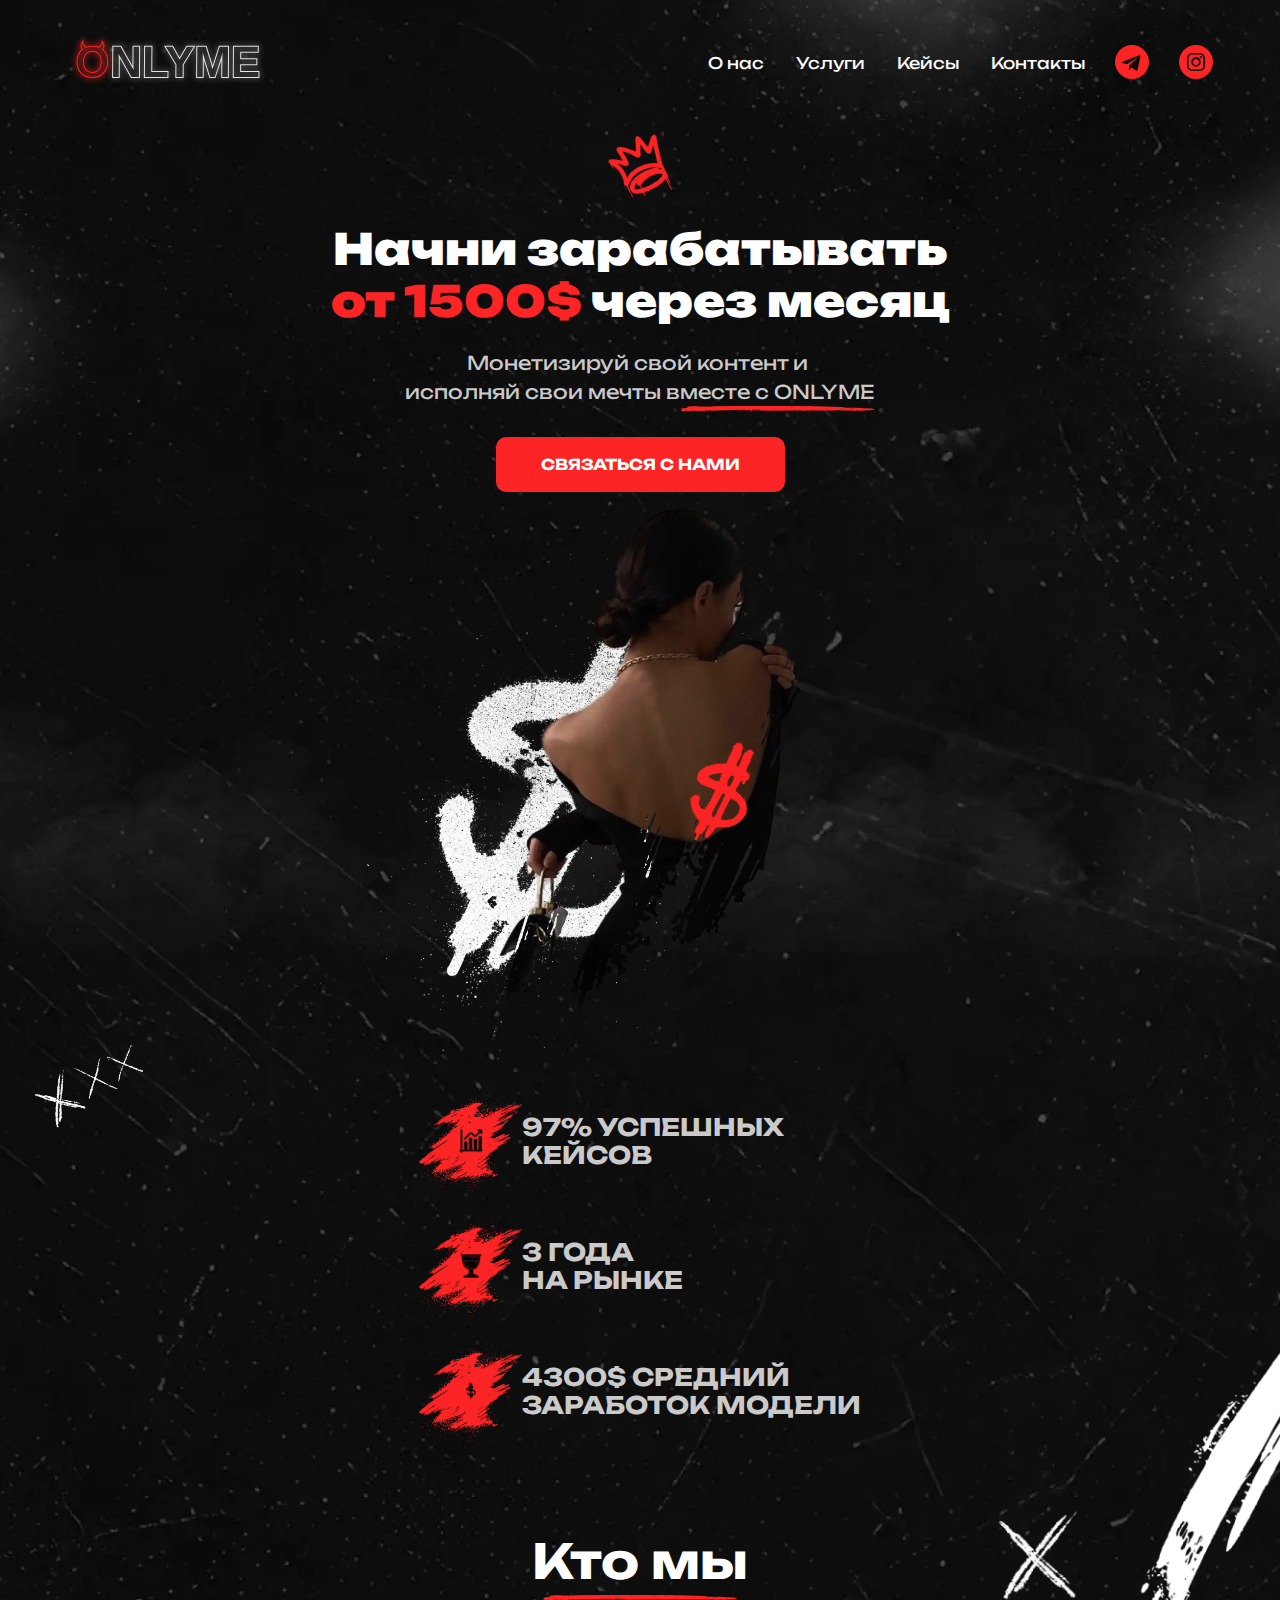
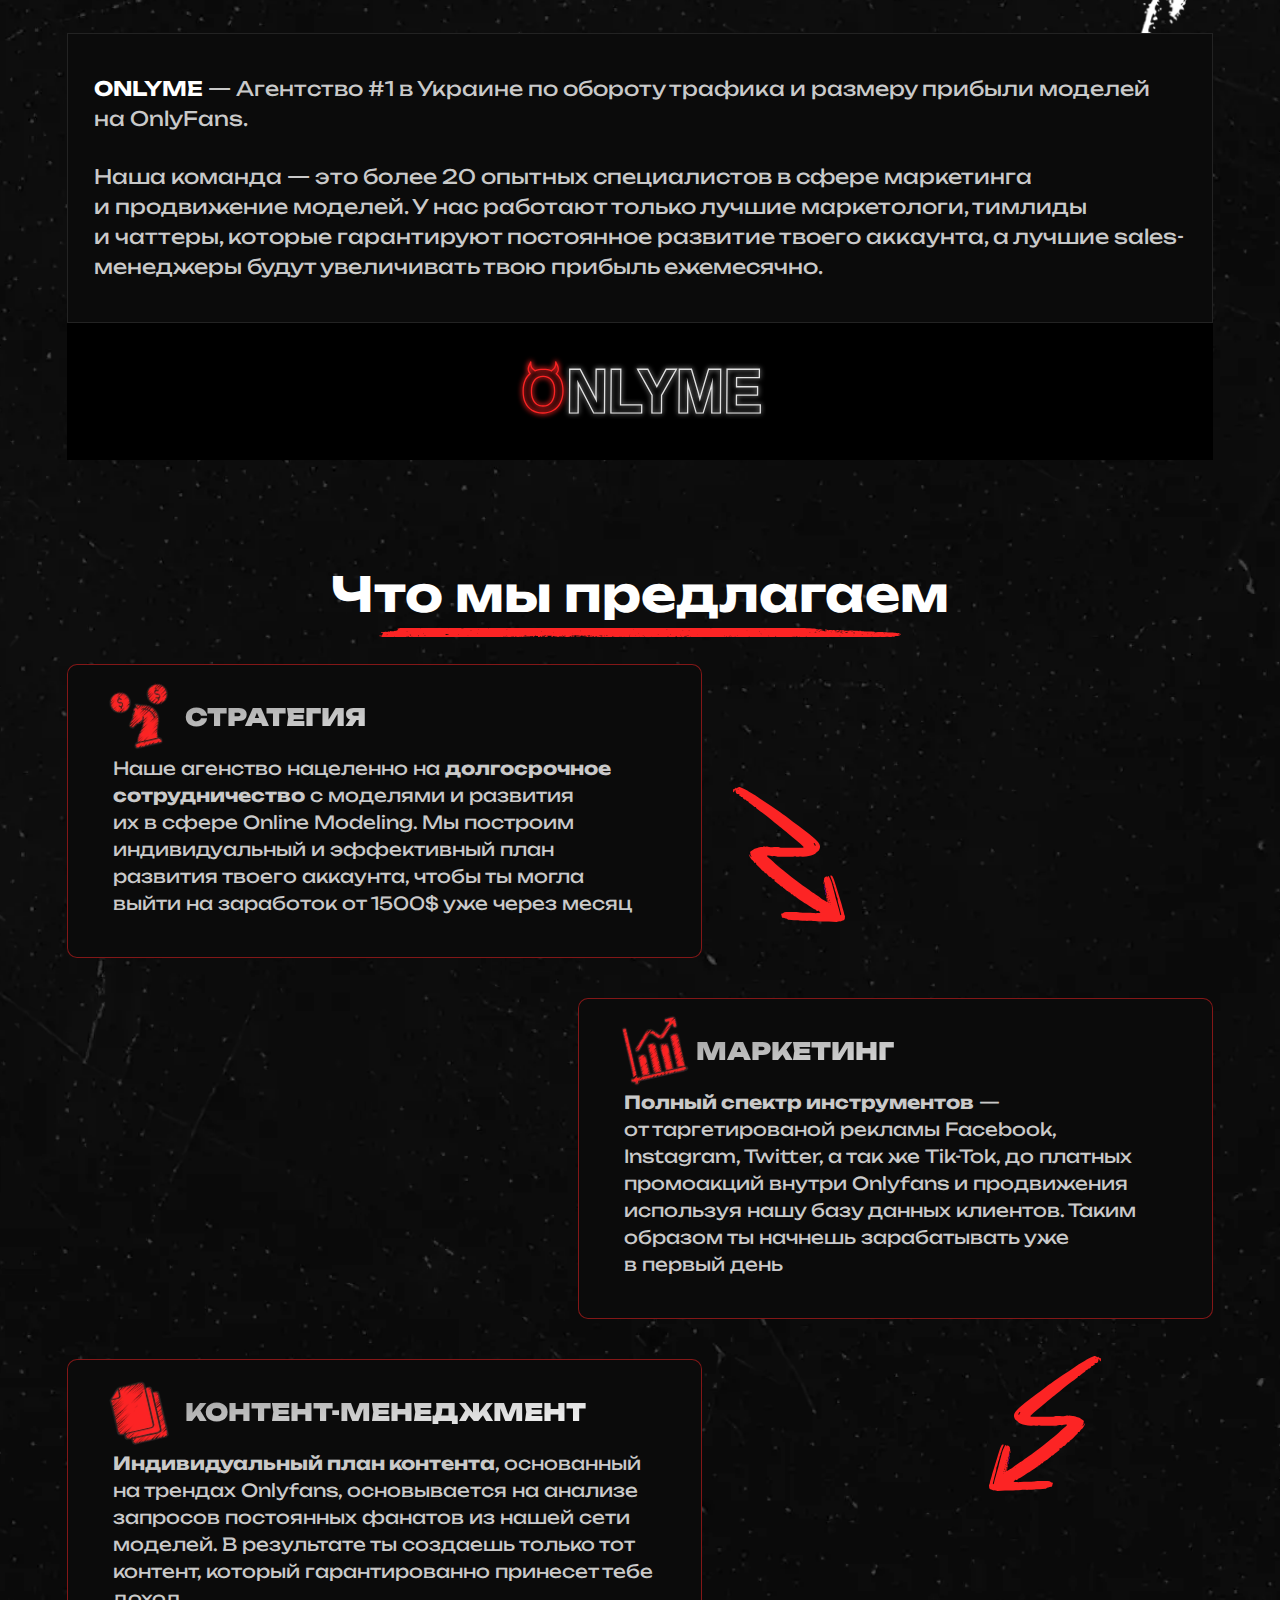
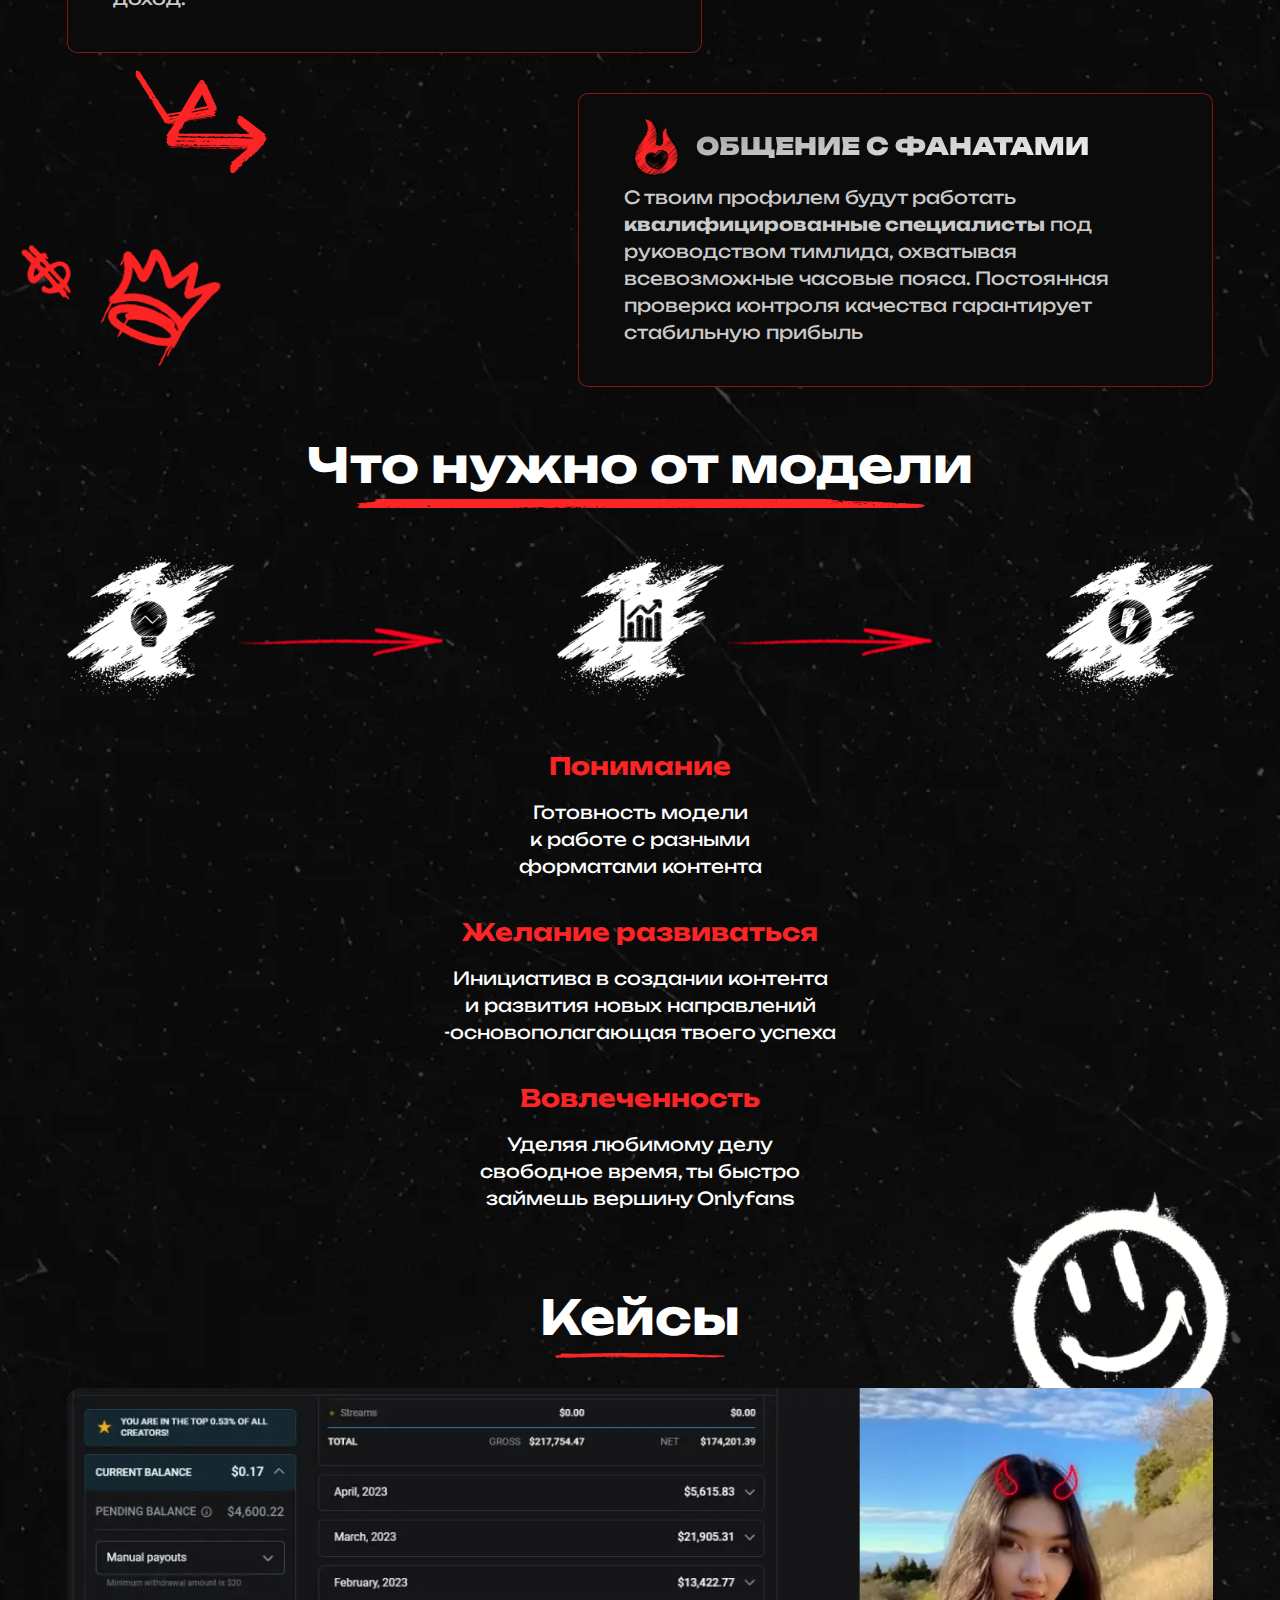
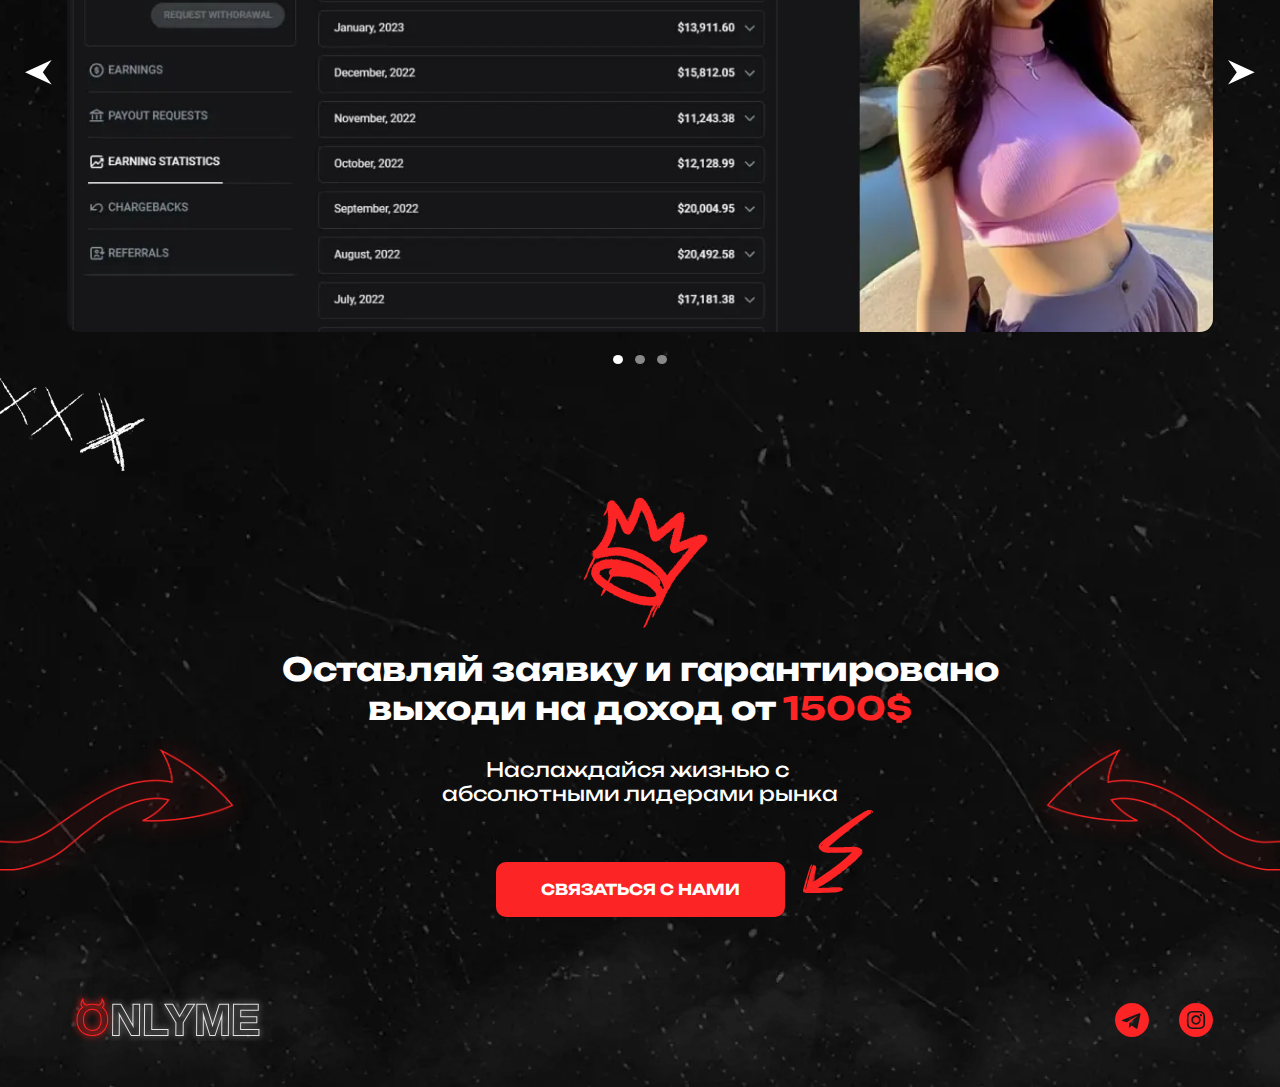
==== commit 0d30b714: "Add files via upload" ====
--- a/index.html
+++ b/index.html
@@ -1 +1 @@
-<!DOCTYPE html><html lang="ru"><head><title>ONLYME</title><meta charset="UTF-8"><meta name="format-detection" content="telephone=no"><link rel="stylesheet" href="css/style.min.css?_v=20240407094730"><link rel="shortcut icon" href="img/favicon.png"><meta name="robots" content="noindex, nofollow"><meta name="viewport" content="width=device-width,initial-scale=1,maximum-scale=1"></head><body><div class="wrapper"><header class="header"><div class="header__container"><a class="header__logo" href=""><img src="img/logo.svg" width="200" height="82" alt="Onlyme логотип"></a><div class="menu"><button class="menu__icon icon-menu" aria-label="Открыть меню"><span></span></button><nav class="menu__body"><ul class="menu__list"><li class="menu__item"><a class="menu__link" href="">О нас</a></li><li class="menu__item"><a class="menu__link" href="">Услуги</a></li><li class="menu__item"><a class="menu__link" href="">Кейсы</a></li><li class="menu__item"><a class="menu__link" href="">Контакты</a></li></ul></nav></div><div class="socials-header" data-da=".menu__body, 991, 1"><ul class="socials-header__list"><li class="socials-header__item"><a class="socials-header__link" href="">Перейти в телеграм <svg width="34" height="34" viewBox="0 0 34 34" fill="none" xmlns="http://www.w3.org/2000/svg"><path fill-rule="evenodd" clip-rule="evenodd" d="M0 17C0 26.3888 7.61116 34 17 34C26.3888 34 34 26.3888 34 17C34 7.61116 26.3888 0 17 0C7.61116 0 0 7.61116 0 17ZM13.8833 24.7917L14.1726 20.4583L22.0553 13.3443C22.4013 13.0372 21.9798 12.8875 21.5205 13.166L11.7918 19.3037L7.58957 17.9921C6.68206 17.7143 6.67555 17.0907 7.79331 16.6423L24.1686 10.3281C24.9165 9.98856 25.6383 10.5077 25.3528 11.6524L22.5641 24.7939C22.3694 25.7277 21.8051 25.9511 21.0233 25.5197L16.7753 22.3812L14.7333 24.3667C14.7269 24.3729 14.7205 24.3792 14.7141 24.3854C14.4857 24.6077 14.2968 24.7917 13.8833 24.7917Z"/></svg></a></li><li class="socials-header__item"><a class="socials-header__link" href="">Перейти в инстаграм <svg width="34" height="34" viewBox="0 0 34 34" fill="none" xmlns="http://www.w3.org/2000/svg"><path fill-rule="evenodd" clip-rule="evenodd" d="M17 0C7.61116 0 0 7.61116 0 17C0 26.3888 7.61116 34 17 34C26.3888 34 34 26.3888 34 17C34 7.61116 26.3888 0 17 0ZM13.2623 7.98811C14.2294 7.9441 14.5385 7.93333 17.0009 7.93333H16.998C19.4612 7.93333 19.769 7.9441 20.7362 7.98811C21.7014 8.03231 22.3606 8.18513 22.9386 8.40934C23.5355 8.64073 24.0399 8.95051 24.5442 9.45485C25.0485 9.95881 25.3583 10.4647 25.5907 11.061C25.8136 11.6375 25.9666 12.2963 26.0119 13.2616C26.0553 14.2287 26.0667 14.5377 26.0667 17.0001C26.0667 19.4625 26.0553 19.7707 26.0119 20.7379C25.9666 21.7027 25.8136 22.3618 25.5907 22.9384C25.3583 23.5346 25.0485 24.0404 24.5442 24.5444C24.0404 25.0487 23.5353 25.3593 22.9392 25.5908C22.3623 25.8151 21.7027 25.9679 20.7375 26.0121C19.7704 26.0561 19.4623 26.0669 16.9997 26.0669C14.5375 26.0669 14.2287 26.0561 13.2616 26.0121C12.2965 25.9679 11.6375 25.8151 11.0606 25.5908C10.4647 25.3593 9.95881 25.0487 9.45504 24.5444C8.95089 24.0404 8.64111 23.5346 8.40934 22.9383C8.18531 22.3618 8.0325 21.7029 7.98811 20.7377C7.94429 19.7706 7.93333 19.4625 7.93333 17.0001C7.93333 14.5377 7.94467 14.2285 7.98792 13.2614C8.03137 12.2965 8.18437 11.6375 8.40915 11.0608C8.64149 10.4647 8.95127 9.95881 9.4556 9.45485C9.95957 8.9507 10.4654 8.64092 11.0617 8.40934C11.6382 8.18513 12.2971 8.03231 13.2623 7.98811Z"/><path fill-rule="evenodd" clip-rule="evenodd" d="M16.1875 9.56672C16.3454 9.56647 16.5153 9.56655 16.6987 9.56663L17.0008 9.56672C19.4217 9.56672 19.7086 9.57541 20.6646 9.61885C21.5486 9.65927 22.0284 9.80699 22.348 9.93109C22.7711 10.0954 23.0727 10.2919 23.3899 10.6092C23.7072 10.9265 23.9037 11.2288 24.0684 11.6519C24.1925 11.9711 24.3404 12.4509 24.3806 13.3349C24.4241 14.2907 24.4335 14.5778 24.4335 16.9975C24.4335 19.4172 24.4241 19.7043 24.3806 20.6601C24.3402 21.5441 24.1925 22.0239 24.0684 22.3431C23.9041 22.7662 23.7072 23.0675 23.3899 23.3846C23.0726 23.702 22.7713 23.8984 22.348 24.0628C22.0287 24.1874 21.5486 24.3348 20.6646 24.3752C19.7088 24.4186 19.4217 24.4281 17.0008 24.4281C14.5798 24.4281 14.2929 24.4186 13.3371 24.3752C12.4531 24.3344 11.9733 24.1867 11.6535 24.0626C11.2304 23.8982 10.9282 23.7018 10.6109 23.3845C10.2935 23.0671 10.0971 22.7656 9.93236 22.3423C9.80826 22.0231 9.66036 21.5433 9.62013 20.6593C9.57668 19.7035 9.56799 19.4164 9.56799 16.9952C9.56799 14.574 9.57668 14.2884 9.62013 13.3326C9.66055 12.4486 9.80826 11.9688 9.93236 11.6492C10.0967 11.2261 10.2935 10.9239 10.6109 10.6066C10.9282 10.2892 11.2304 10.0928 11.6535 9.92807C11.9731 9.8034 12.4531 9.65606 13.3371 9.61545C14.1735 9.57767 14.4977 9.56634 16.1875 9.56445V9.56672ZM21.8406 11.0722C21.2399 11.0722 20.7526 11.5589 20.7526 12.1598C20.7526 12.7605 21.2399 13.2478 21.8406 13.2478C22.4413 13.2478 22.9286 12.7605 22.9286 12.1598C22.9286 11.5591 22.4413 11.0722 21.8406 11.0722ZM12.3447 16.9996C12.3447 14.4282 14.4295 12.3434 17.0008 12.3434C19.5721 12.3434 21.6563 14.4282 21.6563 16.9996C21.6563 19.5709 19.5722 21.6548 17.0008 21.6548C14.4295 21.6548 12.3447 19.5709 12.3447 16.9996Z"/><path d="M17.0009 13.9785C18.6699 13.9785 20.0231 15.3315 20.0231 17.0007C20.0231 18.6698 18.6699 20.023 17.0009 20.023C15.3317 20.023 13.9786 18.6698 13.9786 17.0007C13.9786 15.3315 15.3317 13.9785 17.0009 13.9785Z"/></svg></a></li></ul></div></div></header><main class="page"><section class="hero"><span class="hero__shadow hero__shadow_1"></span> <span class="hero__shadow hero__shadow_2"></span> <span class="hero__shadow hero__shadow_3"></span><div class="hero__container"><div class="hero__body"><div class="left-hero"><div class="left-hero__icon"><picture><source srcset="img/hero/icon.webp" type="image/webp"><img src="img/hero/icon.png" width="99" height="114" alt=""></picture></div><h1 class="left-hero__title">Начни зарабатывать<br><span>от 1500$</span> через месяц</h1><div class="left-hero__descr">Монетизируй свой контент и <br>исполняй свои мечты вместе с ONLYME</div><button class="left-hero__btn btn">СВЯЗАТЬСЯ С НАМИ</button></div><div class="hero__image"></div></div><ul class="hero__columns"><li class="column-hero"><div class="column-hero__icon column-hero__icon_1"><picture><source srcset="img/hero/icons/1.webp" type="image/webp"><img src="img/hero/icons/1.png" width="26" height="26" alt=""></picture></div><div class="column-hero__descr">97% УСПЕШНЫХ<br>КЕЙСОВ</div></li><li class="column-hero"><div class="column-hero__icon column-hero__icon_2"><picture><source srcset="img/hero/icons/2.webp" type="image/webp"><img src="img/hero/icons/2.png" width="25" height="25" alt=""></picture></div><div class="column-hero__descr">3 ГОДА<br>НА РЫНКЕ</div></li><li class="column-hero"><div class="column-hero__icon column-hero__icon_3"><picture><source srcset="img/hero/icons/3.webp" type="image/webp"><img src="img/hero/icons/3.png" width="54" height="57" alt=""></picture></div><div class="column-hero__descr">4300$ СРЕДНИЙ<br>ЗАРАБОТОК МОДЕЛИ</div></li></ul></div></section><section class="we"><div class="we__container"><h2 class="we__title title">Кто мы</h2><div class="we__body"><div class="we__left"><p><b>ONLYME</b> — Агентство #1 в Украине по обороту трафика и размеру прибыли моделей на OnlyFans.</p><p>Наша команда — это более 20 опытных специалистов в сфере маркетинга и продвижение моделей. У нас работают только лучшие маркетологи, тимлиды и чаттеры, которые гарантируют постоянное развитие твоего аккаунта, а лучшие sales-менеджеры будут увеличивать твою прибыль ежемесячно.</p></div><div class="we__right"><div class="we__icon"><img src="img/we-logo.svg" width="317" height="105" alt=""></div></div></div></div></section><section class="offer"><div class="offer__container"><h2 class="offer__title title">Что мы предлагаем</h2><ul class="offer__columns"><li class="item-offer item-offer_1"><h3 class="item-offer__label item-offer__label_1">СТРАТЕГИЯ</h3><p class="item-offer__descr">Наше агенство нацеленно на <b>долгосрочное сотрудничество</b> с моделями и развития их в сфере Online Modeling. Мы построим индивидуальный и эффективный план развития твоего аккаунта, чтобы ты могла выйти на заработок от 1500$ уже через месяц</p></li><li class="item-offer item-offer_2"><h3 class="item-offer__label item-offer__label_2">МАРКЕТИНГ</h3><p class="item-offer__descr"><b>Полный спектр инструментов</b> — от таргетированой рекламы Facebook, Instagram, Twitter, а так же Tik-Tok, до платных промоакций внутри Onlyfans и продвижения используя нашу базу данных клиентов. Таким образом ты начнешь зарабатывать уже в первый день</p></li><li class="item-offer item-offer_3"><h3 class="item-offer__label item-offer__label_3">КОНТЕНТ-МЕНЕДЖМЕНТ</h3><p class="item-offer__descr"><b>Индивидуальный план контента</b>, основанный на трендах Onlyfans, основывается на анализе запросов постоянных фанатов из нашей сети моделей. В результате ты создаешь только тот контент, который гарантированно принесет тебе доход.</p></li><li class="item-offer item-offer_4"><h3 class="item-offer__label item-offer__label_4">ОБЩЕНИЕ С ФАНАТАМИ</h3><p class="item-offer__descr">С твоим профилем будут работать <b>квалифицированные специалисты</b> под руководством тимлида, охватывая всевозможные часовые пояса. Постоянная проверка контроля качества гарантирует стабильную прибыль</p></li></ul></div></section><section class="req"><div class="req__container"><h2 class="req__title title">Что нужно от модели</h2><ul class="req__icons"><li class="icon-req icon-req_1"><picture><source srcset="img/req/icons/1.webp" type="image/webp"><img src="img/req/icons/1.png" width="67" height="67" alt=""></picture></li><li class="icon-req icon-req_2"><picture><source srcset="img/req/icons/2.webp" type="image/webp"><img src="img/req/icons/2.png" width="56" height="56" alt=""></picture></li><li class="icon-req icon-req_3"><picture><source srcset="img/req/icons/3.webp" type="image/webp"><img src="img/req/icons/3.png" width="90" height="90" alt=""></picture></li></ul><ul class="req__cols"><li class="col-req col-req_1"><h3 class="col-req__label">Понимание</h3><p class="col-req__descr">Готовность модели к работе с разными форматами контента</p></li><li class="col-req col-req_2"><h3 class="col-req__label">Желание развиваться</h3><p class="col-req__descr">Инициатива в создании контента и развития новых направлений -основополагающая твоего успеха</p></li><li class="col-req col-req_3"><h3 class="col-req__label">Вовлеченность</h3><p class="col-req__descr">Уделяя любимому делу свободное время, ты быстро займешь вершину Onlyfans</p></li></ul></div></section><section class="cases"><div class="cases__container"><h2 class="cases__title title">Кейсы</h2><div class="cases__body"><div class="cases__slider swiper"><div class="cases__wrapper swiper-wrapper"><div class="cases__slide swiper-slide"><picture><source srcset="img/cases/01.webp" type="image/webp"><img src="img/cases/01.jpg" width="1200" height="570" alt=""></picture></div><div class="cases__slide swiper-slide"><picture><source srcset="img/cases/02.webp" type="image/webp"><img src="img/cases/02.jpg" width="1200" height="570" alt=""></picture></div><div class="cases__slide swiper-slide"><picture><source srcset="img/cases/03.webp" type="image/webp"><img src="img/cases/03.jpg" width="1200" height="570" alt=""></picture></div></div></div><div class="cases__btns"><button class="cases__btn cases__btn_prev">Предыдщуй слайд <svg width="38" height="35" viewBox="0 0 38 35" fill="none" xmlns="http://www.w3.org/2000/svg"><path d="M0 17.3217L37.5 0.00119225L25.1251 17.3219L37.5 34.6422L0 17.3217Z"/></svg></button> <button class="cases__btn cases__btn_next">Следующий слайд <svg width="38" height="35" viewBox="0 0 38 35" fill="none" xmlns="http://www.w3.org/2000/svg"><path d="M37.5 17.3205L2.23517e-06 -2.84528e-05L12.3749 17.3207L2.23517e-06 34.641L37.5 17.3205Z"/></svg></button></div></div><div class="cases__pagination"></div></div></section><section class="application"><div class="application__container"><div class="application__body"><div class="application__icon"><img src="img/application/crown.svg" width="148" height="163" alt=""></div><h2 class="application__title">Оставляй заявку и гарантировано<br>выходи на доход от <span>1500$</span></h2><h3 class="application__descr">Наслаждайся жизнью с <br>абсолютными лидерами рынка</h3><a class="application__btn btn" href="">СВЯЗАТЬСЯ С НАМИ</a></div></div></section></main><footer class="footer"><div class="footer__container"><a class="footer__logo" href=""><img src="img/logo.svg" width="200" height="82" alt="Onlyme логотип"></a><div class="footer__socials socials-header"><ul class="socials-header__list"><li class="socials-header__item"><a class="socials-header__link" href="">Перейти в телеграм <svg width="34" height="34" viewBox="0 0 34 34" fill="none" xmlns="http://www.w3.org/2000/svg"><path fill-rule="evenodd" clip-rule="evenodd" d="M0 17C0 26.3888 7.61116 34 17 34C26.3888 34 34 26.3888 34 17C34 7.61116 26.3888 0 17 0C7.61116 0 0 7.61116 0 17ZM13.8833 24.7917L14.1726 20.4583L22.0553 13.3443C22.4013 13.0372 21.9798 12.8875 21.5205 13.166L11.7918 19.3037L7.58957 17.9921C6.68206 17.7143 6.67555 17.0907 7.79331 16.6423L24.1686 10.3281C24.9165 9.98856 25.6383 10.5077 25.3528 11.6524L22.5641 24.7939C22.3694 25.7277 21.8051 25.9511 21.0233 25.5197L16.7753 22.3812L14.7333 24.3667C14.7269 24.3729 14.7205 24.3792 14.7141 24.3854C14.4857 24.6077 14.2968 24.7917 13.8833 24.7917Z"/></svg></a></li><li class="socials-header__item"><a class="socials-header__link" href="">Перейти в инстаграм <svg width="34" height="34" viewBox="0 0 34 34" fill="none" xmlns="http://www.w3.org/2000/svg"><path fill-rule="evenodd" clip-rule="evenodd" d="M17 0C7.61116 0 0 7.61116 0 17C0 26.3888 7.61116 34 17 34C26.3888 34 34 26.3888 34 17C34 7.61116 26.3888 0 17 0ZM13.2623 7.98811C14.2294 7.9441 14.5385 7.93333 17.0009 7.93333H16.998C19.4612 7.93333 19.769 7.9441 20.7362 7.98811C21.7014 8.03231 22.3606 8.18513 22.9386 8.40934C23.5355 8.64073 24.0399 8.95051 24.5442 9.45485C25.0485 9.95881 25.3583 10.4647 25.5907 11.061C25.8136 11.6375 25.9666 12.2963 26.0119 13.2616C26.0553 14.2287 26.0667 14.5377 26.0667 17.0001C26.0667 19.4625 26.0553 19.7707 26.0119 20.7379C25.9666 21.7027 25.8136 22.3618 25.5907 22.9384C25.3583 23.5346 25.0485 24.0404 24.5442 24.5444C24.0404 25.0487 23.5353 25.3593 22.9392 25.5908C22.3623 25.8151 21.7027 25.9679 20.7375 26.0121C19.7704 26.0561 19.4623 26.0669 16.9997 26.0669C14.5375 26.0669 14.2287 26.0561 13.2616 26.0121C12.2965 25.9679 11.6375 25.8151 11.0606 25.5908C10.4647 25.3593 9.95881 25.0487 9.45504 24.5444C8.95089 24.0404 8.64111 23.5346 8.40934 22.9383C8.18531 22.3618 8.0325 21.7029 7.98811 20.7377C7.94429 19.7706 7.93333 19.4625 7.93333 17.0001C7.93333 14.5377 7.94467 14.2285 7.98792 13.2614C8.03137 12.2965 8.18437 11.6375 8.40915 11.0608C8.64149 10.4647 8.95127 9.95881 9.4556 9.45485C9.95957 8.9507 10.4654 8.64092 11.0617 8.40934C11.6382 8.18513 12.2971 8.03231 13.2623 7.98811Z"/><path fill-rule="evenodd" clip-rule="evenodd" d="M16.1875 9.56672C16.3454 9.56647 16.5153 9.56655 16.6987 9.56663L17.0008 9.56672C19.4217 9.56672 19.7086 9.57541 20.6646 9.61885C21.5486 9.65927 22.0284 9.80699 22.348 9.93109C22.7711 10.0954 23.0727 10.2919 23.3899 10.6092C23.7072 10.9265 23.9037 11.2288 24.0684 11.6519C24.1925 11.9711 24.3404 12.4509 24.3806 13.3349C24.4241 14.2907 24.4335 14.5778 24.4335 16.9975C24.4335 19.4172 24.4241 19.7043 24.3806 20.6601C24.3402 21.5441 24.1925 22.0239 24.0684 22.3431C23.9041 22.7662 23.7072 23.0675 23.3899 23.3846C23.0726 23.702 22.7713 23.8984 22.348 24.0628C22.0287 24.1874 21.5486 24.3348 20.6646 24.3752C19.7088 24.4186 19.4217 24.4281 17.0008 24.4281C14.5798 24.4281 14.2929 24.4186 13.3371 24.3752C12.4531 24.3344 11.9733 24.1867 11.6535 24.0626C11.2304 23.8982 10.9282 23.7018 10.6109 23.3845C10.2935 23.0671 10.0971 22.7656 9.93236 22.3423C9.80826 22.0231 9.66036 21.5433 9.62013 20.6593C9.57668 19.7035 9.56799 19.4164 9.56799 16.9952C9.56799 14.574 9.57668 14.2884 9.62013 13.3326C9.66055 12.4486 9.80826 11.9688 9.93236 11.6492C10.0967 11.2261 10.2935 10.9239 10.6109 10.6066C10.9282 10.2892 11.2304 10.0928 11.6535 9.92807C11.9731 9.8034 12.4531 9.65606 13.3371 9.61545C14.1735 9.57767 14.4977 9.56634 16.1875 9.56445V9.56672ZM21.8406 11.0722C21.2399 11.0722 20.7526 11.5589 20.7526 12.1598C20.7526 12.7605 21.2399 13.2478 21.8406 13.2478C22.4413 13.2478 22.9286 12.7605 22.9286 12.1598C22.9286 11.5591 22.4413 11.0722 21.8406 11.0722ZM12.3447 16.9996C12.3447 14.4282 14.4295 12.3434 17.0008 12.3434C19.5721 12.3434 21.6563 14.4282 21.6563 16.9996C21.6563 19.5709 19.5722 21.6548 17.0008 21.6548C14.4295 21.6548 12.3447 19.5709 12.3447 16.9996Z"/><path d="M17.0009 13.9785C18.6699 13.9785 20.0231 15.3315 20.0231 17.0007C20.0231 18.6698 18.6699 20.023 17.0009 20.023C15.3317 20.023 13.9786 18.6698 13.9786 17.0007C13.9786 15.3315 15.3317 13.9785 17.0009 13.9785Z"/></svg></a></li></ul></div></div></footer></div><script src="js/app.min.js?_v=20240407094730"></script></body></html>+<!DOCTYPE html><html lang="ru"><head><title>ONLYME</title><meta charset="UTF-8"><meta name="format-detection" content="telephone=no"><link rel="stylesheet" href="css/style.min.css?_v=20240408074137"><link rel="shortcut icon" href="img/favicon.png"><meta name="robots" content="noindex, nofollow"><meta name="viewport" content="width=device-width,initial-scale=1,maximum-scale=1"></head><body><div class="wrapper"><header class="header"><div class="header__container"><a class="header__logo" href=""><img src="img/logo.svg" width="200" height="82" alt="Onlyme логотип"></a><div class="menu"><button class="menu__icon icon-menu" aria-label="Открыть меню"><span></span></button><nav class="menu__body"><ul class="menu__list"><li class="menu__item"><a class="menu__link" href="">О нас</a></li><li class="menu__item"><a class="menu__link" href="">Услуги</a></li><li class="menu__item"><a class="menu__link" href="">Кейсы</a></li><li class="menu__item"><a class="menu__link" href="">Контакты</a></li></ul></nav></div><div class="socials-header" data-da=".menu__body, 991, 1"><ul class="socials-header__list"><li class="socials-header__item"><a class="socials-header__link" href="">Перейти в телеграм <svg width="34" height="34" viewBox="0 0 34 34" fill="none" xmlns="http://www.w3.org/2000/svg"><path fill-rule="evenodd" clip-rule="evenodd" d="M0 17C0 26.3888 7.61116 34 17 34C26.3888 34 34 26.3888 34 17C34 7.61116 26.3888 0 17 0C7.61116 0 0 7.61116 0 17ZM13.8833 24.7917L14.1726 20.4583L22.0553 13.3443C22.4013 13.0372 21.9798 12.8875 21.5205 13.166L11.7918 19.3037L7.58957 17.9921C6.68206 17.7143 6.67555 17.0907 7.79331 16.6423L24.1686 10.3281C24.9165 9.98856 25.6383 10.5077 25.3528 11.6524L22.5641 24.7939C22.3694 25.7277 21.8051 25.9511 21.0233 25.5197L16.7753 22.3812L14.7333 24.3667C14.7269 24.3729 14.7205 24.3792 14.7141 24.3854C14.4857 24.6077 14.2968 24.7917 13.8833 24.7917Z"/></svg></a></li><li class="socials-header__item"><a class="socials-header__link" href="">Перейти в инстаграм <svg width="34" height="34" viewBox="0 0 34 34" fill="none" xmlns="http://www.w3.org/2000/svg"><path fill-rule="evenodd" clip-rule="evenodd" d="M17 0C7.61116 0 0 7.61116 0 17C0 26.3888 7.61116 34 17 34C26.3888 34 34 26.3888 34 17C34 7.61116 26.3888 0 17 0ZM13.2623 7.98811C14.2294 7.9441 14.5385 7.93333 17.0009 7.93333H16.998C19.4612 7.93333 19.769 7.9441 20.7362 7.98811C21.7014 8.03231 22.3606 8.18513 22.9386 8.40934C23.5355 8.64073 24.0399 8.95051 24.5442 9.45485C25.0485 9.95881 25.3583 10.4647 25.5907 11.061C25.8136 11.6375 25.9666 12.2963 26.0119 13.2616C26.0553 14.2287 26.0667 14.5377 26.0667 17.0001C26.0667 19.4625 26.0553 19.7707 26.0119 20.7379C25.9666 21.7027 25.8136 22.3618 25.5907 22.9384C25.3583 23.5346 25.0485 24.0404 24.5442 24.5444C24.0404 25.0487 23.5353 25.3593 22.9392 25.5908C22.3623 25.8151 21.7027 25.9679 20.7375 26.0121C19.7704 26.0561 19.4623 26.0669 16.9997 26.0669C14.5375 26.0669 14.2287 26.0561 13.2616 26.0121C12.2965 25.9679 11.6375 25.8151 11.0606 25.5908C10.4647 25.3593 9.95881 25.0487 9.45504 24.5444C8.95089 24.0404 8.64111 23.5346 8.40934 22.9383C8.18531 22.3618 8.0325 21.7029 7.98811 20.7377C7.94429 19.7706 7.93333 19.4625 7.93333 17.0001C7.93333 14.5377 7.94467 14.2285 7.98792 13.2614C8.03137 12.2965 8.18437 11.6375 8.40915 11.0608C8.64149 10.4647 8.95127 9.95881 9.4556 9.45485C9.95957 8.9507 10.4654 8.64092 11.0617 8.40934C11.6382 8.18513 12.2971 8.03231 13.2623 7.98811Z"/><path fill-rule="evenodd" clip-rule="evenodd" d="M16.1875 9.56672C16.3454 9.56647 16.5153 9.56655 16.6987 9.56663L17.0008 9.56672C19.4217 9.56672 19.7086 9.57541 20.6646 9.61885C21.5486 9.65927 22.0284 9.80699 22.348 9.93109C22.7711 10.0954 23.0727 10.2919 23.3899 10.6092C23.7072 10.9265 23.9037 11.2288 24.0684 11.6519C24.1925 11.9711 24.3404 12.4509 24.3806 13.3349C24.4241 14.2907 24.4335 14.5778 24.4335 16.9975C24.4335 19.4172 24.4241 19.7043 24.3806 20.6601C24.3402 21.5441 24.1925 22.0239 24.0684 22.3431C23.9041 22.7662 23.7072 23.0675 23.3899 23.3846C23.0726 23.702 22.7713 23.8984 22.348 24.0628C22.0287 24.1874 21.5486 24.3348 20.6646 24.3752C19.7088 24.4186 19.4217 24.4281 17.0008 24.4281C14.5798 24.4281 14.2929 24.4186 13.3371 24.3752C12.4531 24.3344 11.9733 24.1867 11.6535 24.0626C11.2304 23.8982 10.9282 23.7018 10.6109 23.3845C10.2935 23.0671 10.0971 22.7656 9.93236 22.3423C9.80826 22.0231 9.66036 21.5433 9.62013 20.6593C9.57668 19.7035 9.56799 19.4164 9.56799 16.9952C9.56799 14.574 9.57668 14.2884 9.62013 13.3326C9.66055 12.4486 9.80826 11.9688 9.93236 11.6492C10.0967 11.2261 10.2935 10.9239 10.6109 10.6066C10.9282 10.2892 11.2304 10.0928 11.6535 9.92807C11.9731 9.8034 12.4531 9.65606 13.3371 9.61545C14.1735 9.57767 14.4977 9.56634 16.1875 9.56445V9.56672ZM21.8406 11.0722C21.2399 11.0722 20.7526 11.5589 20.7526 12.1598C20.7526 12.7605 21.2399 13.2478 21.8406 13.2478C22.4413 13.2478 22.9286 12.7605 22.9286 12.1598C22.9286 11.5591 22.4413 11.0722 21.8406 11.0722ZM12.3447 16.9996C12.3447 14.4282 14.4295 12.3434 17.0008 12.3434C19.5721 12.3434 21.6563 14.4282 21.6563 16.9996C21.6563 19.5709 19.5722 21.6548 17.0008 21.6548C14.4295 21.6548 12.3447 19.5709 12.3447 16.9996Z"/><path d="M17.0009 13.9785C18.6699 13.9785 20.0231 15.3315 20.0231 17.0007C20.0231 18.6698 18.6699 20.023 17.0009 20.023C15.3317 20.023 13.9786 18.6698 13.9786 17.0007C13.9786 15.3315 15.3317 13.9785 17.0009 13.9785Z"/></svg></a></li></ul></div></div></header><main class="page"><section class="hero"><span class="hero__shadow hero__shadow_1"></span> <span class="hero__shadow hero__shadow_2"></span> <span class="hero__shadow hero__shadow_3"></span><div class="hero__container"><div class="hero__body"><div class="left-hero"><div class="left-hero__icon"><picture><source srcset="img/hero/icon.webp" type="image/webp"><img src="img/hero/icon.png" width="99" height="114" alt=""></picture></div><h1 class="left-hero__title">Начни зарабатывать<br><span>от 1500$</span> через месяц</h1><div class="left-hero__descr">Монетизируй свой контент и <br>исполняй свои мечты вместе с ONLYME</div><button class="left-hero__btn btn">СВЯЗАТЬСЯ С НАМИ</button></div><div class="hero__image"><picture><source srcset="img/hero/girl.webp" type="image/webp"><img src="img/hero/girl.png" alt=""></picture></div></div><ul class="hero__columns"><li class="column-hero"><div class="column-hero__icon column-hero__icon_1"><picture><source srcset="img/hero/icons/1.webp" type="image/webp"><img src="img/hero/icons/1.png" width="26" height="26" alt=""></picture></div><div class="column-hero__descr">97% УСПЕШНЫХ<br>КЕЙСОВ</div></li><li class="column-hero"><div class="column-hero__icon column-hero__icon_2"><picture><source srcset="img/hero/icons/2.webp" type="image/webp"><img src="img/hero/icons/2.png" width="25" height="25" alt=""></picture></div><div class="column-hero__descr">3 ГОДА<br>НА РЫНКЕ</div></li><li class="column-hero"><div class="column-hero__icon column-hero__icon_3"><picture><source srcset="img/hero/icons/3.webp" type="image/webp"><img src="img/hero/icons/3.png" width="54" height="57" alt=""></picture></div><div class="column-hero__descr">4300$ СРЕДНИЙ<br>ЗАРАБОТОК МОДЕЛИ</div></li></ul></div></section><section class="we"><div class="we__container"><h2 class="we__title title">Кто мы</h2><div class="we__body"><div class="we__left"><p><b>ONLYME</b> — Агентство #1 в Украине по обороту трафика и размеру прибыли моделей на OnlyFans.</p><p>Наша команда — это более 20 опытных специалистов в сфере маркетинга и продвижение моделей. У нас работают только лучшие маркетологи, тимлиды и чаттеры, которые гарантируют постоянное развитие твоего аккаунта, а лучшие sales-менеджеры будут увеличивать твою прибыль ежемесячно.</p></div><div class="we__right"><div class="we__icon"><img src="img/we-logo.svg" width="317" height="105" alt=""></div></div></div></div></section><section class="offer"><div class="offer__container"><h2 class="offer__title title">Что мы предлагаем</h2><ul class="offer__columns"><li class="item-offer item-offer_1"><h3 class="item-offer__label item-offer__label_1">СТРАТЕГИЯ</h3><p class="item-offer__descr">Наше агенство нацеленно на <b>долгосрочное сотрудничество</b> с моделями и развития их в сфере Online Modeling. Мы построим индивидуальный и эффективный план развития твоего аккаунта, чтобы ты могла выйти на заработок от 1500$ уже через месяц</p></li><li class="item-offer item-offer_2"><h3 class="item-offer__label item-offer__label_2">МАРКЕТИНГ</h3><p class="item-offer__descr"><b>Полный спектр инструментов</b> — от таргетированой рекламы Facebook, Instagram, Twitter, а так же Tik-Tok, до платных промоакций внутри Onlyfans и продвижения используя нашу базу данных клиентов. Таким образом ты начнешь зарабатывать уже в первый день</p></li><li class="item-offer item-offer_3"><h3 class="item-offer__label item-offer__label_3">КОНТЕНТ-МЕНЕДЖМЕНТ</h3><p class="item-offer__descr"><b>Индивидуальный план контента</b>, основанный на трендах Onlyfans, основывается на анализе запросов постоянных фанатов из нашей сети моделей. В результате ты создаешь только тот контент, который гарантированно принесет тебе доход.</p></li><li class="item-offer item-offer_4"><h3 class="item-offer__label item-offer__label_4">ОБЩЕНИЕ С ФАНАТАМИ</h3><p class="item-offer__descr">С твоим профилем будут работать <b>квалифицированные специалисты</b> под руководством тимлида, охватывая всевозможные часовые пояса. Постоянная проверка контроля качества гарантирует стабильную прибыль</p></li></ul></div></section><section class="req"><div class="req__container"><h2 class="req__title title">Что нужно от модели</h2><ul class="req__icons"><li class="icon-req icon-req_1"><picture><source srcset="img/req/icons/1.webp" type="image/webp"><img src="img/req/icons/1.png" width="67" height="67" alt=""></picture></li><li class="icon-req icon-req_2"><picture><source srcset="img/req/icons/2.webp" type="image/webp"><img src="img/req/icons/2.png" width="56" height="56" alt=""></picture></li><li class="icon-req icon-req_3"><picture><source srcset="img/req/icons/3.webp" type="image/webp"><img src="img/req/icons/3.png" width="90" height="90" alt=""></picture></li></ul><ul class="req__cols"><li class="col-req col-req_1"><h3 class="col-req__label">Понимание</h3><p class="col-req__descr">Готовность модели к работе с разными форматами контента</p></li><li class="col-req col-req_2"><h3 class="col-req__label">Желание развиваться</h3><p class="col-req__descr">Инициатива в создании контента и развития новых направлений -основополагающая твоего успеха</p></li><li class="col-req col-req_3"><h3 class="col-req__label">Вовлеченность</h3><p class="col-req__descr">Уделяя любимому делу свободное время, ты быстро займешь вершину Onlyfans</p></li></ul></div></section><section class="cases"><div class="cases__container"><h2 class="cases__title title">Кейсы</h2><div class="cases__body"><div class="cases__slider swiper"><div class="cases__wrapper swiper-wrapper"><div class="cases__slide swiper-slide"><picture><source srcset="img/cases/01.webp" type="image/webp"><img src="img/cases/01.jpg" width="1200" height="570" alt=""></picture></div><div class="cases__slide swiper-slide"><picture><source srcset="img/cases/02.webp" type="image/webp"><img src="img/cases/02.jpg" width="1200" height="570" alt=""></picture></div><div class="cases__slide swiper-slide"><picture><source srcset="img/cases/03.webp" type="image/webp"><img src="img/cases/03.jpg" width="1200" height="570" alt=""></picture></div></div></div><div class="cases__btns"><button class="cases__btn cases__btn_prev">Предыдщуй слайд <svg width="38" height="35" viewBox="0 0 38 35" fill="none" xmlns="http://www.w3.org/2000/svg"><path d="M0 17.3217L37.5 0.00119225L25.1251 17.3219L37.5 34.6422L0 17.3217Z"/></svg></button> <button class="cases__btn cases__btn_next">Следующий слайд <svg width="38" height="35" viewBox="0 0 38 35" fill="none" xmlns="http://www.w3.org/2000/svg"><path d="M37.5 17.3205L2.23517e-06 -2.84528e-05L12.3749 17.3207L2.23517e-06 34.641L37.5 17.3205Z"/></svg></button></div></div><div class="cases__pagination"></div></div></section><section class="application"><div class="application__container"><div class="application__body"><div class="application__icon"><img src="img/application/crown.svg" width="148" height="163" alt=""></div><h2 class="application__title">Оставляй заявку и гарантировано<br>выходи на доход от <span>1500$</span></h2><h3 class="application__descr">Наслаждайся жизнью с <br>абсолютными лидерами рынка</h3><a class="application__btn btn" href="">СВЯЗАТЬСЯ С НАМИ</a></div></div></section></main><footer class="footer"><div class="footer__container"><a class="footer__logo" href=""><img src="img/logo.svg" width="200" height="82" alt="Onlyme логотип"></a><div class="footer__socials socials-header"><ul class="socials-header__list"><li class="socials-header__item"><a class="socials-header__link" href="">Перейти в телеграм <svg width="34" height="34" viewBox="0 0 34 34" fill="none" xmlns="http://www.w3.org/2000/svg"><path fill-rule="evenodd" clip-rule="evenodd" d="M0 17C0 26.3888 7.61116 34 17 34C26.3888 34 34 26.3888 34 17C34 7.61116 26.3888 0 17 0C7.61116 0 0 7.61116 0 17ZM13.8833 24.7917L14.1726 20.4583L22.0553 13.3443C22.4013 13.0372 21.9798 12.8875 21.5205 13.166L11.7918 19.3037L7.58957 17.9921C6.68206 17.7143 6.67555 17.0907 7.79331 16.6423L24.1686 10.3281C24.9165 9.98856 25.6383 10.5077 25.3528 11.6524L22.5641 24.7939C22.3694 25.7277 21.8051 25.9511 21.0233 25.5197L16.7753 22.3812L14.7333 24.3667C14.7269 24.3729 14.7205 24.3792 14.7141 24.3854C14.4857 24.6077 14.2968 24.7917 13.8833 24.7917Z"/></svg></a></li><li class="socials-header__item"><a class="socials-header__link" href="">Перейти в инстаграм <svg width="34" height="34" viewBox="0 0 34 34" fill="none" xmlns="http://www.w3.org/2000/svg"><path fill-rule="evenodd" clip-rule="evenodd" d="M17 0C7.61116 0 0 7.61116 0 17C0 26.3888 7.61116 34 17 34C26.3888 34 34 26.3888 34 17C34 7.61116 26.3888 0 17 0ZM13.2623 7.98811C14.2294 7.9441 14.5385 7.93333 17.0009 7.93333H16.998C19.4612 7.93333 19.769 7.9441 20.7362 7.98811C21.7014 8.03231 22.3606 8.18513 22.9386 8.40934C23.5355 8.64073 24.0399 8.95051 24.5442 9.45485C25.0485 9.95881 25.3583 10.4647 25.5907 11.061C25.8136 11.6375 25.9666 12.2963 26.0119 13.2616C26.0553 14.2287 26.0667 14.5377 26.0667 17.0001C26.0667 19.4625 26.0553 19.7707 26.0119 20.7379C25.9666 21.7027 25.8136 22.3618 25.5907 22.9384C25.3583 23.5346 25.0485 24.0404 24.5442 24.5444C24.0404 25.0487 23.5353 25.3593 22.9392 25.5908C22.3623 25.8151 21.7027 25.9679 20.7375 26.0121C19.7704 26.0561 19.4623 26.0669 16.9997 26.0669C14.5375 26.0669 14.2287 26.0561 13.2616 26.0121C12.2965 25.9679 11.6375 25.8151 11.0606 25.5908C10.4647 25.3593 9.95881 25.0487 9.45504 24.5444C8.95089 24.0404 8.64111 23.5346 8.40934 22.9383C8.18531 22.3618 8.0325 21.7029 7.98811 20.7377C7.94429 19.7706 7.93333 19.4625 7.93333 17.0001C7.93333 14.5377 7.94467 14.2285 7.98792 13.2614C8.03137 12.2965 8.18437 11.6375 8.40915 11.0608C8.64149 10.4647 8.95127 9.95881 9.4556 9.45485C9.95957 8.9507 10.4654 8.64092 11.0617 8.40934C11.6382 8.18513 12.2971 8.03231 13.2623 7.98811Z"/><path fill-rule="evenodd" clip-rule="evenodd" d="M16.1875 9.56672C16.3454 9.56647 16.5153 9.56655 16.6987 9.56663L17.0008 9.56672C19.4217 9.56672 19.7086 9.57541 20.6646 9.61885C21.5486 9.65927 22.0284 9.80699 22.348 9.93109C22.7711 10.0954 23.0727 10.2919 23.3899 10.6092C23.7072 10.9265 23.9037 11.2288 24.0684 11.6519C24.1925 11.9711 24.3404 12.4509 24.3806 13.3349C24.4241 14.2907 24.4335 14.5778 24.4335 16.9975C24.4335 19.4172 24.4241 19.7043 24.3806 20.6601C24.3402 21.5441 24.1925 22.0239 24.0684 22.3431C23.9041 22.7662 23.7072 23.0675 23.3899 23.3846C23.0726 23.702 22.7713 23.8984 22.348 24.0628C22.0287 24.1874 21.5486 24.3348 20.6646 24.3752C19.7088 24.4186 19.4217 24.4281 17.0008 24.4281C14.5798 24.4281 14.2929 24.4186 13.3371 24.3752C12.4531 24.3344 11.9733 24.1867 11.6535 24.0626C11.2304 23.8982 10.9282 23.7018 10.6109 23.3845C10.2935 23.0671 10.0971 22.7656 9.93236 22.3423C9.80826 22.0231 9.66036 21.5433 9.62013 20.6593C9.57668 19.7035 9.56799 19.4164 9.56799 16.9952C9.56799 14.574 9.57668 14.2884 9.62013 13.3326C9.66055 12.4486 9.80826 11.9688 9.93236 11.6492C10.0967 11.2261 10.2935 10.9239 10.6109 10.6066C10.9282 10.2892 11.2304 10.0928 11.6535 9.92807C11.9731 9.8034 12.4531 9.65606 13.3371 9.61545C14.1735 9.57767 14.4977 9.56634 16.1875 9.56445V9.56672ZM21.8406 11.0722C21.2399 11.0722 20.7526 11.5589 20.7526 12.1598C20.7526 12.7605 21.2399 13.2478 21.8406 13.2478C22.4413 13.2478 22.9286 12.7605 22.9286 12.1598C22.9286 11.5591 22.4413 11.0722 21.8406 11.0722ZM12.3447 16.9996C12.3447 14.4282 14.4295 12.3434 17.0008 12.3434C19.5721 12.3434 21.6563 14.4282 21.6563 16.9996C21.6563 19.5709 19.5722 21.6548 17.0008 21.6548C14.4295 21.6548 12.3447 19.5709 12.3447 16.9996Z"/><path d="M17.0009 13.9785C18.6699 13.9785 20.0231 15.3315 20.0231 17.0007C20.0231 18.6698 18.6699 20.023 17.0009 20.023C15.3317 20.023 13.9786 18.6698 13.9786 17.0007C13.9786 15.3315 15.3317 13.9785 17.0009 13.9785Z"/></svg></a></li></ul></div></div></footer></div><script src="js/app.min.js?_v=20240408074137"></script></body></html>--- a/css/style.min.css
+++ b/css/style.min.css
@@ -1 +1 @@
-@font-face{font-family:Unbounded;font-display:swap;src:url(../fonts/Unbounded-Black.woff2) format("woff2"),url(../fonts/Unbounded-Black.woff) format("woff");font-weight:900;font-style:normal}@font-face{font-family:Unbounded;font-display:swap;src:url(../fonts/Unbounded-Bold.woff2) format("woff2"),url(../fonts/Unbounded-Bold.woff) format("woff");font-weight:700;font-style:normal}@font-face{font-family:Unbounded;font-display:swap;src:url(../fonts/Unbounded-Medium.woff2) format("woff2"),url(../fonts/Unbounded-Medium.woff) format("woff");font-weight:500;font-style:normal}@font-face{font-family:Unbounded;font-display:swap;src:url(../fonts/Unbounded-Regular.woff2) format("woff2"),url(../fonts/Unbounded-Regular.woff) format("woff");font-weight:400;font-style:normal}*{padding:0;margin:0;border:0}*,:after,:before{-webkit-box-sizing:border-box;box-sizing:border-box}body,html{height:100%;min-width:320px}body{color:#fff;line-height:1;font-family:Unbounded,sans-serif;font-size:1.125rem;-ms-text-size-adjust:100%;-moz-text-size-adjust:100%;-webkit-text-size-adjust:100%;-webkit-font-smoothing:antialiased;-moz-osx-font-smoothing:grayscale}button,input,textarea{font-family:Unbounded,sans-serif;font-size:inherit;line-height:1}button{cursor:pointer;color:inherit;background-color:inherit}a{color:inherit}a:link,a:visited{text-decoration:none}a:hover{text-decoration:none}ul li{list-style:none}img{vertical-align:top}h1,h2,h3,h4,h5,h6{font-weight:inherit;font-size:inherit}address{font-style:normal}.lock body{overflow:hidden;-ms-touch-action:none;touch-action:none}.wrapper{min-height:100%;display:-webkit-box;display:-ms-flexbox;display:flex;-webkit-box-orient:vertical;-webkit-box-direction:normal;-ms-flex-direction:column;flex-direction:column;overflow:hidden;position:relative}.no-webp .wrapper::after{background:url(../img/decors/main-bg.jpg) 50%/cover no-repeat}.wrapper::after{content:"";position:absolute;top:0;left:0;width:100%;height:100%;z-index:-1}.wrapper main{-webkit-box-flex:1;-ms-flex:1 1 auto;flex:1 1 auto}.wrapper>*{min-width:0}[class*=__container]{max-width:75rem;-webkit-box-sizing:content-box;box-sizing:content-box;margin:0 auto;position:relative;z-index:2;padding:0 4.1875rem}.btn{display:-webkit-inline-box;display:-ms-inline-flexbox;display:inline-flex;-webkit-box-pack:center;-ms-flex-pack:center;justify-content:center;-webkit-box-align:center;-ms-flex-align:center;align-items:center;padding:1.25rem 2.8125rem;font-size:.9375rem;font-weight:700;background:#fc2424;-webkit-transition:.3s ease 0s;transition:.3s ease 0s;border-radius:.625rem!important}.swiper{overflow:hidden;-ms-touch-action:pan-y;touch-action:pan-y}.swiper-wrapper{width:100%;height:100%;-webkit-box-sizing:content-box;box-sizing:content-box;display:-webkit-box;display:-ms-flexbox;display:flex;position:relative}.swiper-initialized .swiper-slide{-ms-flex-negative:0;flex-shrink:0}.swiper-android .swiper-slide,.swiper-android .swiper-wrapper{-webkit-transform:translate3d(0,0,0);transform:translate3d(0,0,0)}.swiper-button-lock{display:none!important}.title{font-weight:700;font-size:3rem;line-height:1;text-align:center;position:relative}.title::after{content:"";position:absolute;top:calc(100% + .625rem);left:50%;-webkit-transform:translate(-50%,0);-ms-transform:translate(-50%,0);transform:translate(-50%,0);height:.5625rem;width:10.6875rem;background:url(../img/icons/title-line.svg) 50%/100% no-repeat}.header{padding:1.9375rem 0;position:relative;z-index:3}.no-webp .header::after{background:url(../img/decors/header-smoke.png) 50%/100% no-repeat}.header::after{content:"";position:absolute;top:-5.6875rem;width:46.5625rem;height:23.375rem;right:14%}.header__container{display:-webkit-box;display:-ms-flexbox;display:flex;-webkit-box-align:center;-ms-flex-align:center;align-items:center;-webkit-box-pack:justify;-ms-flex-pack:justify;justify-content:space-between}.header__logo{-webkit-box-flex:0;-ms-flex:0 0 12.5rem;flex:0 0 12.5rem;width:12.5rem;margin-right:auto;position:relative;z-index:2}.header__logo img{width:100%;height:auto}.menu:not(:last-child){margin-right:2rem}.menu__list{display:-webkit-box;display:-ms-flexbox;display:flex;-webkit-box-align:center;-ms-flex-align:center;align-items:center}.menu__link{-webkit-transition:color .3s ease 0s;transition:color .3s ease 0s;font-size:1rem}.socials-header__list{display:-webkit-box;display:-ms-flexbox;display:flex}.socials-header__item{-webkit-box-flex:0;-ms-flex:0 0 2.125rem;flex:0 0 2.125rem;width:2.125rem;height:2.125rem}.socials-header__item:not(:last-child){margin-right:1.875rem}.socials-header__link{display:-webkit-box;display:-ms-flexbox;display:flex;font-size:0}.socials-header__link svg path{-webkit-transition:fill .3s ease 0s;transition:fill .3s ease 0s;fill:#fc2424}.icon-menu{display:none}.footer{padding:4.6875rem 0 3.8125rem;position:relative}.no-webp .footer::after{background:url(../img/decors/footer-smoke.png) 50%/cover no-repeat}.footer::after{content:"";position:absolute;left:0;right:0;bottom:0;height:24.125rem}.footer__container{display:-webkit-box;display:-ms-flexbox;display:flex;-webkit-box-align:center;-ms-flex-align:center;align-items:center;-webkit-box-pack:justify;-ms-flex-pack:justify;justify-content:space-between}.footer__logo{-webkit-box-flex:0;-ms-flex:0 0 12.5rem;flex:0 0 12.5rem;width:12.5rem}.footer__logo img{width:100%;height:auto}.hero{margin-bottom:6.25rem;position:relative}.no-webp .hero::after{background:url(../img/hero/xxx.png) 50%/100% no-repeat}.hero::after{content:"";position:absolute;width:8.75rem;height:7rem;left:5.6875rem;bottom:12%;pointer-events:none;-webkit-transform:rotate(168deg);-ms-transform:rotate(168deg);transform:rotate(168deg)}.hero__shadow{position:absolute}.no-webp .hero__shadow_1{background:url(../img/hero/shadow-bottom.png) 50%/cover no-repeat}.hero__shadow_1{bottom:0;left:0;width:100%;height:28.0625rem}.no-webp .hero__shadow_2{background:url(../img/hero/shadow-left.png) 50%/100% no-repeat}.hero__shadow_2{top:1.875rem;left:-6.25rem;width:15.0625rem;height:19.125rem;-webkit-transform:rotate(-20deg);-ms-transform:rotate(-20deg);transform:rotate(-20deg)}.no-webp .hero__shadow_3{background:url(../img/hero/shadow-right.png) 50%/100% no-repeat}.hero__shadow_3{top:1.875rem;right:-1.875rem;width:15.5625rem;height:18.25rem;-webkit-transform:rotate(-6deg);-ms-transform:rotate(-6deg);transform:rotate(-6deg)}.hero__body{display:-webkit-box;display:-ms-flexbox;display:flex;-webkit-box-align:center;-ms-flex-align:center;align-items:center}.hero__body:not(:last-child){margin-bottom:3.125rem}.hero__image{border-radius:9.375rem;width:31.25rem;height:37.5rem;background:#333}.left-hero{display:-webkit-box;display:-ms-flexbox;display:flex;-webkit-box-orient:vertical;-webkit-box-direction:normal;-ms-flex-direction:column;flex-direction:column;-webkit-box-align:start;-ms-flex-align:start;align-items:flex-start}.left-hero:not(:last-child){margin-bottom:2.5rem}.left-hero__icon{max-width:4.6875rem;-webkit-transform:rotate(-51deg);-ms-transform:rotate(-51deg);transform:rotate(-51deg)}.left-hero__icon:not(:last-child){margin-bottom:.875rem}.left-hero__icon img{width:100%;height:auto}.left-hero__title{font-weight:900;font-size:2.6875rem;line-height:1.2}.left-hero__title span{color:#fc2424}.left-hero__title:not(:last-child){margin-bottom:1.375rem}.left-hero__descr{font-size:1.1875rem;line-height:1.5;color:rgba(255,255,255,.8);position:relative}.left-hero__descr::after{content:"";position:absolute;top:100%;right:0;background:url(../img/icons/title-line.svg) 50%/100% no-repeat;width:12.1875rem;height:.3125rem}.left-hero__descr:not(:last-child){margin-bottom:1.375rem}.column-hero{display:-webkit-box;display:-ms-flexbox;display:flex;-webkit-box-align:center;-ms-flex-align:center;align-items:center}.column-hero__icon{-webkit-box-flex:0;-ms-flex:0 0 6.4375rem;flex:0 0 6.4375rem;width:6.4375rem;height:6.25rem;display:-webkit-box;display:-ms-flexbox;display:flex;-webkit-box-pack:center;-ms-flex-pack:center;justify-content:center;-webkit-box-align:center;-ms-flex-align:center;align-items:center;background:url(../img/hero/icons/icon-bg.svg) 50%/100% no-repeat}.column-hero__icon img{-webkit-box-flex:0;-ms-flex:0 0 1.625rem;flex:0 0 1.625rem;width:1.625rem;height:1.625rem}.column-hero__icon_3 img{-webkit-box-flex:0;-ms-flex:0 0 2.5625rem;flex:0 0 2.5625rem;width:2.5625rem;height:2.5625rem;-webkit-transform:rotate(40deg);-ms-transform:rotate(40deg);transform:rotate(40deg)}.column-hero__descr{font-weight:700;font-size:1.5rem;line-height:1.2;color:rgba(255,255,255,.8)}.we{margin-bottom:6.25rem;position:relative}.no-webp .we::after{background:url(../img/we/decor.png) 50%/100% no-repeat}.we::after{content:"";position:absolute;right:-3.4375rem;width:28.25rem;height:44.25rem}.we__title::after{height:.3125rem;width:12.1875rem}.we__title:not(:last-child){margin-bottom:3.625rem}.we__left{background:#0b0b0b;border:.0625rem solid #232323;padding:2.875rem 3.625rem 2.4375rem 2.75rem}.we__left p{font-size:1.25rem;line-height:1.5;color:rgba(255,255,255,.8)}.we__left p b{color:#fff}.we__left p:not(:last-child){margin-bottom:1.75rem}.we__right{background-color:#000;display:-webkit-box;display:-ms-flexbox;display:flex;-webkit-box-pack:center;-ms-flex-pack:center;justify-content:center;-webkit-box-align:center;-ms-flex-align:center;align-items:center;padding:1.25rem 2.375rem 1.25rem .3125rem}.we__icon{-webkit-box-flex:0;-ms-flex:0 0 19.8125rem;flex:0 0 19.8125rem;width:19.8125rem}.we__icon img{width:100%;height:auto}.offer{margin-bottom:7.75rem;position:relative}.no-webp .offer::after{background:url(../img/offer/decors/crown.png) 50%/100% no-repeat}.offer::after{content:"";position:absolute;left:3.5rem;width:22.8125rem;height:15rem;bottom:6.875rem}.offer__title::after{width:32.6875rem}.offer__title:not(:last-child){margin-bottom:4.0625rem}.offer__columns{display:-webkit-box;display:-ms-flexbox;display:flex;-webkit-box-orient:vertical;-webkit-box-direction:normal;-ms-flex-direction:column;flex-direction:column}.item-offer{padding:2.5rem 2.8125rem;border-radius:.625rem;background:#0b0b0b;border:.0625rem solid rgba(252,36,36,.5);position:relative}.item-offer::after{content:"";position:absolute;background:url(../img/offer/decors/arrow_1.svg) 50%/100% no-repeat;width:7rem;height:8.4375rem;z-index:2}.item-offer_1::after{bottom:.1875rem;left:calc(100% + 2.5625rem)}.item-offer_2::after{top:calc(100% + 2.375rem);left:6.875rem;-webkit-transform:scale(-1,1);-ms-transform:scale(-1,1);transform:scale(-1,1)}.item-offer_3::after{background-image:url(../img/offer/decors/arrow_2.svg);width:8.9375rem;height:5.375rem;right:5.1875rem;top:calc(100% + 1.75rem);-webkit-transform:rotate(12deg);-ms-transform:rotate(12deg);transform:rotate(12deg)}.item-offer_4::after{display:none}.item-offer:not(:last-child){margin-bottom:2.5rem}.item-offer__label{font-size:1.5rem;font-weight:900;line-height:1;background:linear-gradient(351deg,#fff 0,rgba(255,255,255,.6) 100%);background-clip:text;-webkit-background-clip:text;-webkit-text-fill-color:transparent;padding-left:4.5rem;position:relative}.no-webp .item-offer__label::after{background:url(../img/offer/icons/1.png) 50%/100% no-repeat}.item-offer__label::after{content:"";position:absolute;width:3.75rem;height:3.75rem;top:50%;left:0;-webkit-transform:translate(0,-50%) rotate(-13deg);-ms-transform:translate(0,-50%) rotate(-13deg);transform:translate(0,-50%) rotate(-13deg)}.item-offer__label:not(:last-child){margin-bottom:1.625rem}.no-webp .item-offer__label_2::after{background-image:url(../img/offer/icons/2.png)}.no-webp .item-offer__label_3::after{background-image:url(../img/offer/icons/3.png)}.no-webp .item-offer__label_4::after{background-image:url(../img/offer/icons/4.png)}.item-offer__descr{font-size:1.125rem;line-height:1.5;color:rgba(255,255,255,.8)}.req{margin-bottom:8.9375rem}.req__title:not(:last-child){margin-bottom:5.3125rem}.req__title::after{width:35.6875rem}.req__icons{display:-webkit-box;display:-ms-flexbox;display:flex;-webkit-box-align:center;-ms-flex-align:center;align-items:center;-webkit-box-pack:justify;-ms-flex-pack:justify;justify-content:space-between}.req__icons:not(:last-child){margin-bottom:2.8125rem}.req__cols{display:-webkit-box;display:-ms-flexbox;display:flex;gap:2.5rem}.no-webp .icon-req{background:url(../img/req/icon-background.png) 50%/100% no-repeat}.icon-req{display:-webkit-box;display:-ms-flexbox;display:flex;-webkit-box-pack:center;-ms-flex-pack:center;justify-content:center;-webkit-box-align:center;-ms-flex-align:center;align-items:center;-webkit-box-flex:0;-ms-flex:0 0 13.125rem;flex:0 0 13.125rem;width:13.125rem;height:12.25rem}.icon-req_1 img{-webkit-box-flex:0;-ms-flex:0 0 4.1875rem;flex:0 0 4.1875rem;width:4.1875rem;height:4.1875rem}.icon-req_2 img{-webkit-box-flex:0;-ms-flex:0 0 3.5rem;flex:0 0 3.5rem;width:3.5rem;height:3.5rem}.icon-req_3 img{-webkit-box-flex:0;-ms-flex:0 0 5.625rem;flex:0 0 5.625rem;width:5.625rem;height:5.625rem}.icon-req:not(:last-child){position:relative}.icon-req:not(:last-child)::after{content:"";position:absolute;left:calc(100% - 3.375rem);bottom:.75rem;width:18.1875rem;height:8.1875rem;background:url(../img/req/arrow.svg) 50%/100% no-repeat}.col-req{text-align:center;max-width:19.375rem}.col-req_2{max-width:25.5625rem}.col-req_3{max-width:21.25rem}.col-req__label{font-weight:700;font-size:1.5rem;line-height:1;color:#fc2424}.col-req__label:not(:last-child){margin-bottom:1.3125rem}.col-req__descr{font-size:1.125rem;line-height:1.5}.cases{margin-bottom:3.1875rem;position:relative}.no-webp .cases::after,.no-webp .cases::before{background:url(../img/cases/decors/xxx.png) 50%/100% no-repeat}.cases::after,.cases::before{content:"";position:absolute;pointer-events:none}.cases::after{width:12.0625rem;height:10rem;left:2.4375rem;top:86%}.no-webp .cases::before{background-image:url(../img/cases/decors/smile.png)}.cases::before{width:20.625rem;height:24.375rem;-webkit-transform:rotate(-7deg);-ms-transform:rotate(-7deg);transform:rotate(-7deg);right:-2.5rem;top:-6.25rem}.cases__title:not(:last-child){margin-bottom:4.125rem}.cases__body{position:relative}.cases__body:not(:last-child){margin-bottom:1.375rem}.cases__btns{position:absolute;top:50%;left:-4.5rem;width:calc(100% + 9rem);pointer-events:none;display:-webkit-box;display:-ms-flexbox;display:flex;-webkit-box-align:center;-ms-flex-align:center;align-items:center;-webkit-box-pack:justify;-ms-flex-pack:justify;justify-content:space-between}.cases__btn{pointer-events:auto;font-size:0;-webkit-box-flex:0;-ms-flex:0 0 2.1875rem;flex:0 0 2.1875rem;width:2.1875rem;height:2.375rem}.cases__btn svg{width:100%;height:auto}.cases__btn svg path{fill:#fff;-webkit-transition:fill .3s ease 0s;transition:fill .3s ease 0s}.cases__slide{display:-webkit-box;display:-ms-flexbox;display:flex;border-radius:.8125rem;overflow:hidden}.cases__slide img{width:100%;height:auto}.cases__pagination{display:-webkit-box;display:-ms-flexbox;display:flex;-webkit-box-pack:center;-ms-flex-pack:center;justify-content:center;-webkit-box-align:center;-ms-flex-align:center;align-items:center}.cases__pagination .swiper-pagination-bullet{cursor:pointer;-webkit-box-flex:0;-ms-flex:0 0 .75rem;flex:0 0 .75rem;width:.75rem;height:.6875rem;font-size:0;border-radius:100%;background-color:#898989;-webkit-transition:background-color .3s ease 0s;transition:background-color .3s ease 0s}.cases__pagination .swiper-pagination-bullet:not(:last-child){margin-right:.875rem}.cases__pagination .swiper-pagination-bullet-active{background-color:#fff}.application{position:relative}.no-webp .application::after,.no-webp .application::before{background:url(../img/application/decors/arrow-left.png) 50%/100% no-repeat}.application::after,.application::before{content:"";position:absolute;pointer-events:none;width:20.5rem;height:10.5rem;bottom:3.4375rem}.application::after{left:0}.no-webp .application::before{background-image:url(../img/application/decors/arrow-right.png)}.application::before{content:"";right:0}.application__body{display:-webkit-box;display:-ms-flexbox;display:flex;-webkit-box-orient:vertical;-webkit-box-direction:normal;-ms-flex-direction:column;flex-direction:column;-webkit-box-align:center;-ms-flex-align:center;align-items:center;text-align:center}.application__icon{max-width:9.25rem}.application__icon img{width:100%;height:auto}.application__icon:not(:last-child){margin-bottom:1.3125rem}.application__title{font-weight:700;font-size:2rem;line-height:1.2}.application__title span{color:#fc2424}.application__title:not(:last-child){margin-bottom:1.9375rem}.application__descr{font-size:1.25rem;line-height:1.2}.application__descr:not(:last-child){margin-bottom:3.5rem}.application__btn{position:relative}.application__btn::after{content:"";position:absolute;width:4.75rem;pointer-events:none;height:5.6875rem;background:url(../img/application/decors/text-arrow.svg) 50%/100% no-repeat;bottom:3rem;left:calc(100% + 2.9375rem)}@media (min-width:61.99875em){.menu__item:not(:last-child){margin-right:2rem}.item-offer{max-width:39.6875rem}.item-offer:nth-child(even){-ms-flex-item-align:end;align-self:flex-end}}@media (min-width:83.37375em){.hero__body{-webkit-box-pack:justify;-ms-flex-pack:justify;justify-content:space-between}.hero__image{-webkit-box-flex:0;-ms-flex:0 0 31.25rem;flex:0 0 31.25rem}.hero__columns{-webkit-box-pack:justify;-ms-flex-pack:justify;justify-content:space-between;display:-webkit-box;display:-ms-flexbox;display:flex;-webkit-box-align:center;-ms-flex-align:center;align-items:center}.left-hero__icon{margin-left:2.625rem}.we::after{top:0}.we__body{display:-webkit-box;display:-ms-flexbox;display:flex}.we__left{border-right:none}.we__right{position:relative}.we__right::after{content:"";position:absolute;top:0;right:100%;border-bottom:22.1875rem solid #000;border-left:3.625rem solid transparent}.we__right::before{content:"";position:absolute;top:0;right:calc(100% + .0625rem);border-bottom:22.1875rem solid #232323;border-left:3.625rem solid transparent}.req__icons{padding:0 3.125rem}.req__cols{-webkit-box-pack:justify;-ms-flex-pack:justify;justify-content:space-between}}@media (max-width:83.37375em){.header::after{width:37.25rem;height:18.6875rem;right:5%}.menu:not(:last-child){margin-right:1.875rem}.footer{padding:4.5rem 0 2.25rem}.footer::after{height:20.125rem}.hero{margin-bottom:6rem}.hero::after{left:1.25rem;bottom:23%}.hero__shadow_1{bottom:auto;top:30%;height:28.875rem}.hero__body{-webkit-box-orient:vertical;-webkit-box-direction:normal;-ms-flex-direction:column;flex-direction:column;text-align:center}.hero__columns{max-width:27.625rem;margin:0 auto}.left-hero{-webkit-box-align:center;-ms-flex-align:center;align-items:center}.left-hero__descr:not(:last-child){margin-bottom:1.9375rem}.column-hero:not(:last-child){margin-bottom:1.5625rem}.column-hero__icon img{-webkit-box-flex:0;-ms-flex:0 0 1.5rem;flex:0 0 1.5rem;width:1.5rem;height:1.5rem}.we{margin-bottom:6.875rem}.we::after{width:20.375rem;height:34rem;right:-1.6875rem;bottom:70%}.we__title:not(:last-child){margin-bottom:3rem}.we__left{padding:2.5rem 1.625rem}.we__right{padding:1.5625rem}.we__icon{-webkit-box-flex:0;-ms-flex:0 0 16.3125rem;flex:0 0 16.3125rem;width:16.3125rem}.offer{margin-bottom:3.375rem}.offer::after{left:0;width:14.1875rem;height:9.8125rem;bottom:.625rem}.offer__title:not(:last-child){margin-bottom:2.875rem}.item-offer_1::after{bottom:2.1875rem;left:calc(100% + 2rem)}.item-offer_2::after{right:6.9375rem;left:auto}.item-offer_3::after{right:auto;left:3.625rem}.req{margin-bottom:5.0625rem}.req__title:not(:last-child){margin-bottom:3.4375rem}.req__icons:not(:last-child){margin-bottom:3.375rem}.req__cols{-webkit-box-align:center;-ms-flex-align:center;align-items:center;-webkit-box-orient:vertical;-webkit-box-direction:normal;-ms-flex-direction:column;flex-direction:column}.icon-req{-webkit-box-flex:0;-ms-flex:0 0 10.4375rem;flex:0 0 10.4375rem;width:10.4375rem;height:9.75rem}.icon-req_1 img{-webkit-box-flex:0;-ms-flex:0 0 3.3125rem;flex:0 0 3.3125rem;width:3.3125rem;height:3.3125rem}.icon-req_2 img{-webkit-box-flex:0;-ms-flex:0 0 2.8125rem;flex:0 0 2.8125rem;width:2.8125rem;height:2.8125rem}.icon-req_3 img{-webkit-box-flex:0;-ms-flex:0 0 4.5rem;flex:0 0 4.5rem;width:4.5rem;height:4.5rem}.icon-req:not(:last-child)::after{width:16.1875rem;height:6rem;left:11vw}.cases{margin-bottom:6.875rem}.cases::after{left:-1.875rem;top:96%}.cases::before{right:1.25rem;top:-7.5rem;width:16.875rem;height:19.5rem}.cases__title:not(:last-child){margin-bottom:2.9375rem}.cases__body:not(:last-child){margin-bottom:1.4375rem}.cases__btns{left:-2.625rem;width:calc(100% + 5.25rem)}.cases__btn{-webkit-box-flex:0;-ms-flex:0 0 1.6875rem;flex:0 0 1.6875rem;width:1.6875rem;height:1.5rem}.cases__pagination .swiper-pagination-bullet{-webkit-box-flex:0;-ms-flex:0 0 .625rem;flex:0 0 .625rem;width:.625rem;height:.5625rem}.cases__pagination .swiper-pagination-bullet:not(:last-child){margin-right:.75rem}.application::after,.application::before{width:16.375rem;height:8.6875rem;bottom:2.375rem}.application__icon:not(:last-child){margin-bottom:.875rem}.application__btn::after{width:4.375rem;height:5.1875rem;bottom:1.5rem;left:calc(100% + 1.125rem)}}@media (max-width:61.99875em){[class*=__container]{padding:0 1rem}.title{font-size:2rem}.header{padding:1.25rem 0}.header::after{width:26.0625rem;height:13.0625rem;top:-3.125rem;right:5%}.header__logo{-webkit-box-flex:0;-ms-flex:0 0 8.0625rem;flex:0 0 8.0625rem;width:8.0625rem}.menu:not(:last-child){margin-right:0}.menu__body{position:fixed;top:0;right:-100%;width:100%;height:100%;-webkit-transition:right .3s ease 0s;transition:right .3s ease 0s;background:rgba(0,0,0,.9);display:-webkit-box;display:-ms-flexbox;display:flex;-webkit-box-orient:vertical;-webkit-box-direction:normal;-ms-flex-direction:column;flex-direction:column;-webkit-box-align:center;-ms-flex-align:center;align-items:center;-webkit-box-pack:center;-ms-flex-pack:center;justify-content:center}.menu-open .menu__body{right:0}.menu__list{-webkit-box-orient:vertical;-webkit-box-direction:normal;-ms-flex-direction:column;flex-direction:column}.menu__list:not(:last-child){margin-bottom:2.8125rem}.menu__item:not(:last-child){margin-bottom:2.8125rem}.menu__link{font-size:1.125rem}.socials-header{display:none}.socials-header._dynamic_adapt_{display:block}.icon-menu{display:block;position:relative;width:2.9375rem;height:1.5rem;cursor:pointer;z-index:5}.icon-menu span,.icon-menu::after{content:"";-webkit-transition:all .3s ease 0s;transition:all .3s ease 0s;right:0;position:absolute;width:100%;height:.25rem;border-radius:.625rem;background-color:#fff}.icon-menu::after{bottom:.25rem;width:1.875rem}.icon-menu span{top:.25rem}.footer{padding:3.875rem 0 4.25rem}.footer::after{height:13.3125rem}.footer__container{-webkit-box-pack:center;-ms-flex-pack:center;justify-content:center}.footer__logo{-webkit-box-flex:0;-ms-flex:0 0 11.1875rem;flex:0 0 11.1875rem;width:11.1875rem}.footer__socials{display:none}.hero{margin-bottom:5rem}.hero::after{bottom:17%}.hero__shadow_1{top:45%;height:24.3125rem}.hero__shadow_2{left:-3.75rem;width:12rem;height:15.25rem}.hero__shadow_3{width:12.4375rem;height:14.5625rem;right:-1.25rem}.hero__columns{max-width:18.0625rem}.left-hero__icon{max-width:4.3125rem}.left-hero__icon:not(:last-child){margin-bottom:.75rem}.left-hero__title{font-size:2rem}.left-hero__title:not(:last-child){margin-bottom:.875rem}.left-hero__descr{font-size:1rem}.left-hero__descr::after{width:10.6875rem;height:.25rem}.left-hero__descr:not(:last-child){margin-bottom:1.0625rem}.column-hero:not(:last-child){margin-bottom:1.6875rem}.column-hero__icon{-webkit-box-flex:0;-ms-flex:0 0 3.9375rem;flex:0 0 3.9375rem;width:3.9375rem;height:3.0625rem}.column-hero__icon img{-webkit-box-flex:0;-ms-flex:0 0 .9375rem;flex:0 0 .9375rem;width:.9375rem;height:.9375rem;margin-right:.5rem}.column-hero__icon_3 img{-webkit-box-flex:0;-ms-flex:0 0 1.625rem;flex:0 0 1.625rem;width:1.625rem;height:1.625rem}.column-hero__descr{font-size:1rem}.we{margin-bottom:4.75rem}.we::after{width:15.125rem;height:24.4375rem;right:-.125rem;bottom:63%}.we__title::after{width:7.8125rem;top:calc(100% + .5rem)}.we__title:not(:last-child){margin-bottom:2.6875rem}.we__left{padding:.9375rem 1.75rem}.we__left p{font-size:.8125rem}.we__left p:not(:last-child){margin-bottom:1.0625rem}.we__right{padding:.75rem 1.25rem .875rem}.we__icon{-webkit-box-flex:0;-ms-flex:0 0 9.125rem;flex:0 0 9.125rem;width:9.125rem}.offer{margin-bottom:2.375rem}.offer::after{width:9.625rem;height:6.75rem;z-index:2;bottom:-3.75rem}.offer__title::after{width:21.875rem;height:.25rem;top:calc(100% + .25rem)}.offer__title:not(:last-child){margin-bottom:2.9375rem}.offer__columns{max-width:39.6875rem;margin:0 auto}.item-offer{padding:1.875rem 1.5625rem}.item-offer::after{width:4.0625rem;height:5.0625rem}.item-offer_1::after{left:auto;right:4.5rem;bottom:-2.5rem;-webkit-transform:rotate(86deg);-ms-transform:rotate(86deg);transform:rotate(86deg)}.item-offer_2::after{right:5.8125rem;-webkit-transform:scale(1,1);-ms-transform:scale(1,1);transform:scale(1,1);top:auto;bottom:-3.125rem}.item-offer_3::after{right:0;left:auto;top:auto;bottom:-1.875rem;width:6.25rem;height:3.75rem;-webkit-transform:rotate(130deg) scale(1,-1);-ms-transform:rotate(130deg) scale(1,-1);transform:rotate(130deg) scale(1,-1)}.item-offer:not(:last-child){margin-bottom:.625rem}.item-offer__label{font-size:1.25rem;padding-left:4.3125rem}.item-offer__label::after{width:2.625rem;height:2.625rem}.req{margin-bottom:3.75rem}.req__title:not(:last-child){margin-bottom:3.1875rem}.req__title::after{width:23.9375rem;top:calc(100% + .375rem);height:.3125rem}.req__icons:not(:last-child){margin-bottom:1.875rem}.req__cols{gap:1.875rem}.icon-req{-webkit-box-flex:0;-ms-flex:0 0 7.9375rem;flex:0 0 7.9375rem;width:7.9375rem;height:7.4375rem}.icon-req_1 img{-webkit-box-flex:0;-ms-flex:0 0 2.5rem;flex:0 0 2.5rem;width:2.5rem;height:2.5rem}.icon-req_2 img{-webkit-box-flex:0;-ms-flex:0 0 2.125rem;flex:0 0 2.125rem;width:2.125rem;height:2.125rem}.icon-req_3 img{-webkit-box-flex:0;-ms-flex:0 0 3.4375rem;flex:0 0 3.4375rem;width:3.4375rem;height:3.4375rem}.icon-req:not(:last-child)::after{width:12.375rem;height:4.5625rem;left:15vw;bottom:.5625rem}.col-req{max-width:20.625rem}.col-req_3{max-width:22.5rem}.col-req__label{font-size:1.25rem}.col-req__label:not(:last-child){margin-bottom:.9375rem}.col-req__descr{font-size:1rem}.cases{margin-bottom:5rem}.cases::after{width:10.0625rem;height:8.75rem;left:-1.5rem;top:86%}.cases::before{right:0;width:10.9375rem;height:12.625rem}.cases__title::after{width:7.1875rem;top:calc(100% + .25rem);height:.3125rem}.cases__title:not(:last-child){margin-bottom:2.4375rem}.cases__body:not(:last-child){margin-bottom:1.125rem}.cases__pagination .swiper-pagination-bullet{-webkit-box-flex:0;-ms-flex:0 0 .5rem;flex:0 0 .5rem;width:.5rem;height:.5rem}.cases__pagination .swiper-pagination-bullet:not(:last-child){margin-right:.5625rem}.application::after,.application::before{width:10.5rem;height:5.25rem;bottom:1.125rem}.application__icon{max-width:5.6875rem}.application__icon:not(:last-child){margin-bottom:1.1875rem}.application__title{font-size:1.5rem}.application__title:not(:last-child){margin-bottom:1.25rem}.application__descr{font-size:.875rem}.application__descr:not(:last-child){margin-bottom:1.25rem}.application__btn::after{width:2.875rem;height:3.4375rem;bottom:2.3125rem;left:calc(100% + 1.1875rem)}}@media (max-width:47.99875em){.title{font-size:1.625rem}.header::after{width:15.625rem;height:7.8125rem;top:-1.875rem;right:7%}.footer{padding:2.6875rem 0 1.875rem}.footer::after{height:9.3125rem}.footer__logo{-webkit-box-flex:0;-ms-flex:0 0 8.3125rem;flex:0 0 8.3125rem;width:8.3125rem}.hero{margin-bottom:4.8125rem}.hero::after{width:6.625rem;height:4.5rem;left:0}.hero__shadow_1{height:18.9375rem;top:50%}.hero__image{width:18.75rem;height:22.5rem}.left-hero__title{font-size:1.625rem}.left-hero__title:not(:last-child){margin-bottom:1rem}.left-hero__descr{font-size:.875rem}.left-hero__descr:not(:last-child){margin-bottom:1.4375rem}.column-hero:not(:last-child){margin-bottom:.625rem}.we{margin-bottom:1.1875rem}.we::after{width:7.6875rem;height:10.8125rem;right:-.9375rem;bottom:100%}.we__title::after{width:6.3125rem;top:calc(100% + .3125rem)}.we__title:not(:last-child){margin-bottom:2.5rem}.we__left{padding:1.4375rem}.we__right{padding:1.1875rem}.we__icon{-webkit-box-flex:0;-ms-flex:0 0 8.75rem;flex:0 0 8.75rem;width:8.75rem}.offer{margin-bottom:1.4375rem}.offer::after{width:5.5625rem;height:3.75rem;bottom:-2.5rem}.offer__title::after{width:17.75rem;top:calc(100% + .3125rem)}.offer__title:not(:last-child){margin-bottom:1.75rem}.offer__columns{max-width:none}.item-offer{padding:1.25rem .9375rem}.item-offer::after{width:3.4375rem;height:4.25rem}.item-offer_1::after{bottom:-3.75rem;right:2.5rem}.item-offer_2::after{right:1.25rem;bottom:-1.25rem}.item-offer_3::after{width:5rem;height:3rem;bottom:-1.25rem}.item-offer__label{padding-left:4.6875rem}.item-offer__descr{font-size:.875rem}.req{margin-bottom:3.875rem}.req__title:not(:last-child){margin-bottom:2.5625rem}.req__title::after{width:19.375rem}.req__icons:not(:last-child){margin-bottom:1.625rem}.icon-req{-webkit-box-flex:0;-ms-flex:0 0 5.25rem;flex:0 0 5.25rem;width:5.25rem;height:4.875rem}.icon-req_1 img{-webkit-box-flex:0;-ms-flex:0 0 1.6875rem;flex:0 0 1.6875rem;width:1.6875rem;height:1.6875rem}.icon-req_2 img{-webkit-box-flex:0;-ms-flex:0 0 1.375rem;flex:0 0 1.375rem;width:1.375rem;height:1.375rem}.icon-req_3 img{-webkit-box-flex:0;-ms-flex:0 0 2.25rem;flex:0 0 2.25rem;width:2.25rem;height:2.25rem}.icon-req:not(:last-child)::after{width:8.125rem;height:3rem;left:13vw;bottom:.375rem}.cases::after{width:6.875rem;height:5.3125rem;left:0;top:100%}.cases::before{width:7.625rem;height:8.8125rem;top:-4.375rem}.cases__title::after{width:6rem;top:calc(100% + .4375rem)}.cases__title:not(:last-child){margin-bottom:2.625rem}.cases__body:not(:last-child){margin-bottom:.625rem}.cases__slide{border-radius:.625rem}.application::after,.application::before{width:7.375rem;height:4.125rem;bottom:2.3125rem}.application__icon{max-width:5.5625rem}.application__icon:not(:last-child){margin-bottom:.4375rem}.application__title{font-size:1.125rem}.application__title:not(:last-child){margin-bottom:1.75rem}.application__descr:not(:last-child){margin-bottom:1.6875rem}.application__btn::after{display:none}}@media (max-width:29.99875em){.title{font-size:1.25rem}.header::after{width:12.5rem;height:6.25rem;right:5%}.header__logo{-webkit-box-flex:0;-ms-flex:0 0 6.75rem;flex:0 0 6.75rem;width:6.75rem}.menu__item:not(:last-child){margin-bottom:2.5625rem}.footer{padding:.9375rem 0 1.5625rem}.footer::after{height:6.75rem}.footer__logo{-webkit-box-flex:0;-ms-flex:0 0 6.75rem;flex:0 0 6.75rem;width:6.75rem}.hero{margin-bottom:4.3125rem}.hero::after{-webkit-transform:rotate(41deg);-ms-transform:rotate(41deg);transform:rotate(41deg);width:4.8125rem;height:3rem;bottom:20%}.hero__shadow_1{height:17.3125rem}.hero__shadow_2{width:9.5625rem;height:12.1875rem;left:-2.5rem}.hero__shadow_3{width:8.6875rem;height:10.1875rem;top:1.25rem}.hero__image{width:100%}.hero__columns{max-width:15.625rem}.left-hero__icon{max-width:3.5625rem}.left-hero__icon:not(:last-child){margin-bottom:.5625rem}.left-hero__title{font-size:1.125rem}.left-hero__title:not(:last-child){margin-bottom:1.125rem}.left-hero__descr{font-size:.75rem}.left-hero__descr::after{width:9.125rem}.left-hero__descr:not(:last-child){margin-bottom:1.125rem}.column-hero__icon{-webkit-box-flex:0;-ms-flex:0 0 3.25rem;flex:0 0 3.25rem;width:3.25rem;height:3.1875rem}.column-hero__icon img{margin-right:.25rem}.column-hero__icon_3 img{-webkit-box-flex:0;-ms-flex:0 0 1.25rem;flex:0 0 1.25rem;width:1.25rem;height:1.25rem}.column-hero__descr{font-size:.875rem}.we{margin-bottom:1.4375rem}.we::after{width:6.0625rem;height:8.125rem;right:0}.we__title::after{width:4.875rem;height:.25rem;top:calc(100% + .375rem)}.we__title:not(:last-child){margin-bottom:1.625rem}.we__left{padding:1.25rem 1rem;font-size:.75rem}.we__left p{font-size:.75rem}.we__left p:not(:last-child){margin-bottom:.9375rem}.we__right{padding:.9375rem}.we__icon{-webkit-box-flex:0;-ms-flex:0 0 7.125rem;flex:0 0 7.125rem;width:7.125rem}.offer{margin-bottom:2.875rem}.offer::after{width:3.875rem;height:2.9375rem}.offer__title::after{width:13.625rem;top:calc(100% + .375rem)}.offer__title:not(:last-child){margin-bottom:2rem}.item-offer{padding:1.5625rem .625rem}.item-offer::after{width:2.75rem;height:3.375rem}.item-offer_1::after{right:1.25rem;bottom:-1.875rem}.item-offer_2::after{bottom:-1.875rem}.item-offer_3::after{width:4rem;height:2.375rem;bottom:-1.25rem}.item-offer__label{font-size:.8125rem;padding-left:2.8125rem}.item-offer__label::after{width:1.8125rem;height:1.8125rem}.item-offer__label:not(:last-child){margin-bottom:1rem}.req__title:not(:last-child){margin-bottom:2.625rem}.req__title::after{width:15.0625rem;top:calc(100% + .4375rem)}.req__icons:not(:last-child){margin-bottom:1.875rem}.req__cols{gap:1.5625rem}.icon-req{-webkit-box-flex:0;-ms-flex:0 0 3.375rem;flex:0 0 3.375rem;width:3.375rem;height:3.125rem}.icon-req_1 img{-webkit-box-flex:0;-ms-flex:0 0 1.0625rem;flex:0 0 1.0625rem;width:1.0625rem;height:1.0625rem}.icon-req_2 img{-webkit-box-flex:0;-ms-flex:0 0 .875rem;flex:0 0 .875rem;width:.875rem;height:.875rem}.icon-req_3 img{-webkit-box-flex:0;-ms-flex:0 0 1.4375rem;flex:0 0 1.4375rem;width:1.4375rem;height:1.4375rem}.icon-req:not(:last-child)::after{width:5.25rem;height:1.9375rem;bottom:.25rem}.col-req__label{font-size:1rem}.col-req__label:not(:last-child){margin-bottom:.8125rem}.col-req__descr{font-size:.75rem}.cases{margin-bottom:4.375rem}.cases::after{width:3.3125rem;height:2.1875rem}.cases::before{width:5.3125rem;top:-3.125rem;height:6.125rem}.cases__title::after{width:4.5rem;height:.25rem;top:calc(100% + .375rem)}.cases__title:not(:last-child){margin-bottom:2.1875rem}.cases__pagination .swiper-pagination-bullet{-webkit-box-flex:0;-ms-flex:0 0 .3125rem;flex:0 0 .3125rem;width:.3125rem;height:.3125rem}.cases__pagination .swiper-pagination-bullet:not(:last-child){margin-right:.375rem}.application::after,.application::before{width:4.5rem;height:2.6875rem;bottom:4.875rem}.application__icon{max-width:3.4375rem}.application__icon:not(:last-child){margin-bottom:1.4375rem}.application__title{font-size:.8125rem}.application__title:not(:last-child){margin-bottom:1.25rem}.application__descr{font-size:.6875rem}.application__descr:not(:last-child){margin-bottom:1.25rem}.application__btn{width:100%;padding:1.25rem}}@media (max-width:23.43625em){.left-hero__descr::after{display:none}.left-hero__btn{padding:1.25rem;width:100%}}@media (any-hover:hover){.btn:hover{background:#fff;color:#fc2424}.menu__link:hover{color:#fc2424}.socials-header__link:hover svg path{fill:#fff}.cases__btn:hover svg path{fill:#fc2424}.cases__pagination .swiper-pagination-bullet:hover{background-color:#fff}}.webp .wrapper::after{background:url(../img/decors/main-bg.webp) 50%/cover no-repeat}.webp .header::after{background:url(../img/decors/header-smoke.webp) 50%/100% no-repeat}.webp .footer::after{background:url(../img/decors/footer-smoke.webp) 50%/cover no-repeat}.webp .hero::after{background:url(../img/hero/xxx.webp) 50%/100% no-repeat}.webp .hero__shadow_1{background:url(../img/hero/shadow-bottom.webp) 50%/cover no-repeat}.webp .hero__shadow_2{background:url(../img/hero/shadow-left.webp) 50%/100% no-repeat}.webp .hero__shadow_3{background:url(../img/hero/shadow-right.webp) 50%/100% no-repeat}.webp .we::after{background:url(../img/we/decor.webp) 50%/100% no-repeat}.webp .offer::after{background:url(../img/offer/decors/crown.webp) 50%/100% no-repeat}.webp .item-offer__label::after{background:url(../img/offer/icons/1.webp) 50%/100% no-repeat}.webp .item-offer__label_2::after{background-image:url(../img/offer/icons/2.webp)}.webp .item-offer__label_3::after{background-image:url(../img/offer/icons/3.webp)}.webp .item-offer__label_4::after{background-image:url(../img/offer/icons/4.webp)}.webp .icon-req{background:url(../img/req/icon-background.webp) 50%/100% no-repeat}.webp .cases::after,.webp .cases::before{background:url(../img/cases/decors/xxx.webp) 50%/100% no-repeat}.webp .cases::before{background-image:url(../img/cases/decors/smile.webp)}.webp .application::after,.webp .application::before{background:url(../img/application/decors/arrow-left.webp) 50%/100% no-repeat}.webp .application::before{background-image:url(../img/application/decors/arrow-right.webp)}+@font-face{font-family:Unbounded;font-display:swap;src:url(../fonts/Unbounded-Black.woff2) format("woff2"),url(../fonts/Unbounded-Black.woff) format("woff");font-weight:900;font-style:normal}@font-face{font-family:Unbounded;font-display:swap;src:url(../fonts/Unbounded-Bold.woff2) format("woff2"),url(../fonts/Unbounded-Bold.woff) format("woff");font-weight:700;font-style:normal}@font-face{font-family:Unbounded;font-display:swap;src:url(../fonts/Unbounded-Medium.woff2) format("woff2"),url(../fonts/Unbounded-Medium.woff) format("woff");font-weight:500;font-style:normal}@font-face{font-family:Unbounded;font-display:swap;src:url(../fonts/Unbounded-Regular.woff2) format("woff2"),url(../fonts/Unbounded-Regular.woff) format("woff");font-weight:400;font-style:normal}*{padding:0;margin:0;border:0}*,:after,:before{-webkit-box-sizing:border-box;box-sizing:border-box}body,html{height:100%;min-width:320px}body{color:#fff;line-height:1;font-family:Unbounded,sans-serif;font-size:1.125rem;-ms-text-size-adjust:100%;-moz-text-size-adjust:100%;-webkit-text-size-adjust:100%;-webkit-font-smoothing:antialiased;-moz-osx-font-smoothing:grayscale}button,input,textarea{font-family:Unbounded,sans-serif;font-size:inherit;line-height:1}button{cursor:pointer;color:inherit;background-color:inherit}a{color:inherit}a:link,a:visited{text-decoration:none}a:hover{text-decoration:none}ul li{list-style:none}img{vertical-align:top}h1,h2,h3,h4,h5,h6{font-weight:inherit;font-size:inherit}address{font-style:normal}.lock body{overflow:hidden;-ms-touch-action:none;touch-action:none}.wrapper{min-height:100%;display:-webkit-box;display:-ms-flexbox;display:flex;-webkit-box-orient:vertical;-webkit-box-direction:normal;-ms-flex-direction:column;flex-direction:column;overflow:hidden;position:relative}.no-webp .wrapper::after{background:url(../img/decors/main-bg.jpg) 50%/cover no-repeat}.wrapper::after{content:"";position:absolute;top:0;left:0;width:100%;height:100%;z-index:-1}.wrapper main{-webkit-box-flex:1;-ms-flex:1 1 auto;flex:1 1 auto}.wrapper>*{min-width:0}[class*=__container]{max-width:75rem;-webkit-box-sizing:content-box;box-sizing:content-box;margin:0 auto;position:relative;z-index:2;padding:0 4.1875rem}.btn{display:-webkit-inline-box;display:-ms-inline-flexbox;display:inline-flex;-webkit-box-pack:center;-ms-flex-pack:center;justify-content:center;-webkit-box-align:center;-ms-flex-align:center;align-items:center;padding:1.25rem 2.8125rem;font-size:.9375rem;font-weight:700;background:#fc2424;-webkit-transition:.3s ease 0s;transition:.3s ease 0s;border-radius:.625rem!important}.swiper{overflow:hidden;-ms-touch-action:pan-y;touch-action:pan-y}.swiper-wrapper{width:100%;height:100%;-webkit-box-sizing:content-box;box-sizing:content-box;display:-webkit-box;display:-ms-flexbox;display:flex;position:relative}.swiper-initialized .swiper-slide{-ms-flex-negative:0;flex-shrink:0}.swiper-android .swiper-slide,.swiper-android .swiper-wrapper{-webkit-transform:translate3d(0,0,0);transform:translate3d(0,0,0)}.swiper-button-lock{display:none!important}.title{font-weight:700;font-size:3rem;line-height:1;text-align:center;position:relative}.title::after{content:"";position:absolute;top:calc(100% + .625rem);left:50%;-webkit-transform:translate(-50%,0);-ms-transform:translate(-50%,0);transform:translate(-50%,0);height:.5625rem;width:10.6875rem;background:url(../img/icons/title-line.svg) 50%/100% no-repeat}.header{padding:1.9375rem 0;position:relative;z-index:3}.no-webp .header::after{background:url(../img/decors/header-smoke.png) 50%/100% no-repeat}.header::after{content:"";position:absolute;top:-5.6875rem;width:46.5625rem;height:23.375rem;right:14%}.header__container{display:-webkit-box;display:-ms-flexbox;display:flex;-webkit-box-align:center;-ms-flex-align:center;align-items:center;-webkit-box-pack:justify;-ms-flex-pack:justify;justify-content:space-between}.header__logo{-webkit-box-flex:0;-ms-flex:0 0 12.5rem;flex:0 0 12.5rem;width:12.5rem;margin-right:auto;position:relative;z-index:2}.header__logo img{width:100%;height:auto}.menu:not(:last-child){margin-right:2rem}.menu__list{display:-webkit-box;display:-ms-flexbox;display:flex;-webkit-box-align:center;-ms-flex-align:center;align-items:center}.menu__link{-webkit-transition:color .3s ease 0s;transition:color .3s ease 0s;font-size:1rem}.socials-header__list{display:-webkit-box;display:-ms-flexbox;display:flex}.socials-header__item{-webkit-box-flex:0;-ms-flex:0 0 2.125rem;flex:0 0 2.125rem;width:2.125rem;height:2.125rem}.socials-header__item:not(:last-child){margin-right:1.875rem}.socials-header__link{display:-webkit-box;display:-ms-flexbox;display:flex;font-size:0}.socials-header__link svg path{-webkit-transition:fill .3s ease 0s;transition:fill .3s ease 0s;fill:#fc2424}.icon-menu{display:none}.footer{padding:4.6875rem 0 3.8125rem;position:relative}.no-webp .footer::after{background:url(../img/decors/footer-smoke.png) 50%/cover no-repeat}.footer::after{content:"";position:absolute;left:0;right:0;bottom:0;height:24.125rem}.footer__container{display:-webkit-box;display:-ms-flexbox;display:flex;-webkit-box-align:center;-ms-flex-align:center;align-items:center;-webkit-box-pack:justify;-ms-flex-pack:justify;justify-content:space-between}.footer__logo{-webkit-box-flex:0;-ms-flex:0 0 12.5rem;flex:0 0 12.5rem;width:12.5rem}.footer__logo img{width:100%;height:auto}.hero{margin-bottom:6.25rem;position:relative}.no-webp .hero::after{background:url(../img/hero/xxx.png) 50%/100% no-repeat}.hero::after{content:"";position:absolute;width:8.75rem;height:7rem;left:5.6875rem;bottom:12%;pointer-events:none;-webkit-transform:rotate(168deg);-ms-transform:rotate(168deg);transform:rotate(168deg)}.hero__shadow{position:absolute}.no-webp .hero__shadow_1{background:url(../img/hero/shadow-bottom.png) 50%/cover no-repeat}.hero__shadow_1{bottom:0;left:0;width:100%;height:28.0625rem}.no-webp .hero__shadow_2{background:url(../img/hero/shadow-left.png) 50%/100% no-repeat}.hero__shadow_2{top:1.875rem;left:-6.25rem;width:15.0625rem;height:19.125rem;-webkit-transform:rotate(-20deg);-ms-transform:rotate(-20deg);transform:rotate(-20deg)}.no-webp .hero__shadow_3{background:url(../img/hero/shadow-right.png) 50%/100% no-repeat}.hero__shadow_3{top:1.875rem;right:-1.875rem;width:15.5625rem;height:18.25rem;-webkit-transform:rotate(-6deg);-ms-transform:rotate(-6deg);transform:rotate(-6deg)}.hero__body{display:-webkit-box;display:-ms-flexbox;display:flex;-webkit-box-align:center;-ms-flex-align:center;align-items:center}.hero__body:not(:last-child){margin-bottom:3.125rem}.hero__image{width:31rem;pointer-events:none;height:31.8125rem}.hero__image img{width:100%;height:auto;-webkit-transform:scale(2.1);-ms-transform:scale(2.1);transform:scale(2.1)}.left-hero{display:-webkit-box;display:-ms-flexbox;display:flex;-webkit-box-orient:vertical;-webkit-box-direction:normal;-ms-flex-direction:column;flex-direction:column;-webkit-box-align:start;-ms-flex-align:start;align-items:flex-start}.left-hero__icon{max-width:4.6875rem;-webkit-transform:rotate(-51deg);-ms-transform:rotate(-51deg);transform:rotate(-51deg)}.left-hero__icon:not(:last-child){margin-bottom:.875rem}.left-hero__icon img{width:100%;height:auto}.left-hero__title{font-weight:900;font-size:2.6875rem;line-height:1.2}.left-hero__title span{color:#fc2424}.left-hero__title:not(:last-child){margin-bottom:1.375rem}.left-hero__descr{font-size:1.1875rem;line-height:1.5;color:rgba(255,255,255,.8);position:relative}.left-hero__descr::after{content:"";position:absolute;top:100%;right:0;background:url(../img/icons/title-line.svg) 50%/100% no-repeat;width:12.1875rem;height:.3125rem}.left-hero__descr:not(:last-child){margin-bottom:1.375rem}.column-hero{display:-webkit-box;display:-ms-flexbox;display:flex;-webkit-box-align:center;-ms-flex-align:center;align-items:center}.column-hero__icon{-webkit-box-flex:0;-ms-flex:0 0 6.4375rem;flex:0 0 6.4375rem;width:6.4375rem;height:6.25rem;display:-webkit-box;display:-ms-flexbox;display:flex;-webkit-box-pack:center;-ms-flex-pack:center;justify-content:center;-webkit-box-align:center;-ms-flex-align:center;align-items:center;background:url(../img/hero/icons/icon-bg.svg) 50%/100% no-repeat}.column-hero__icon img{-webkit-box-flex:0;-ms-flex:0 0 1.625rem;flex:0 0 1.625rem;width:1.625rem;height:1.625rem}.column-hero__icon_3 img{-webkit-box-flex:0;-ms-flex:0 0 2.5625rem;flex:0 0 2.5625rem;width:2.5625rem;height:2.5625rem;-webkit-transform:rotate(40deg);-ms-transform:rotate(40deg);transform:rotate(40deg)}.column-hero__descr{font-weight:700;font-size:1.5rem;line-height:1.2;color:rgba(255,255,255,.8)}.we{margin-bottom:6.25rem;position:relative}.no-webp .we::after{background:url(../img/we/decor.png) 50%/100% no-repeat}.we::after{content:"";position:absolute;right:-3.4375rem;width:28.25rem;height:44.25rem}.we__title::after{height:.3125rem;width:12.1875rem}.we__title:not(:last-child){margin-bottom:3.625rem}.we__left{background:#0b0b0b;border:.0625rem solid #232323;padding:2.875rem 3.625rem 2.4375rem 2.75rem}.we__left p{font-size:1.25rem;line-height:1.5;color:rgba(255,255,255,.8)}.we__left p b{color:#fff}.we__left p:not(:last-child){margin-bottom:1.75rem}.we__right{background-color:#000;display:-webkit-box;display:-ms-flexbox;display:flex;-webkit-box-pack:center;-ms-flex-pack:center;justify-content:center;-webkit-box-align:center;-ms-flex-align:center;align-items:center;padding:1.25rem 2.375rem 1.25rem .3125rem}.we__icon{-webkit-box-flex:0;-ms-flex:0 0 19.8125rem;flex:0 0 19.8125rem;width:19.8125rem}.we__icon img{width:100%;height:auto}.offer{margin-bottom:7.75rem;position:relative}.no-webp .offer::after{background:url(../img/offer/decors/crown.png) 50%/100% no-repeat}.offer::after{content:"";position:absolute;left:3.5rem;width:22.8125rem;height:15rem;bottom:6.875rem}.offer__title::after{width:32.6875rem}.offer__title:not(:last-child){margin-bottom:4.0625rem}.offer__columns{display:-webkit-box;display:-ms-flexbox;display:flex;-webkit-box-orient:vertical;-webkit-box-direction:normal;-ms-flex-direction:column;flex-direction:column}.item-offer{padding:2.5rem 2.8125rem;border-radius:.625rem;background:#0b0b0b;border:.0625rem solid rgba(252,36,36,.5);position:relative}.item-offer::after{content:"";position:absolute;background:url(../img/offer/decors/arrow_1.svg) 50%/100% no-repeat;width:7rem;height:8.4375rem;z-index:2}.item-offer_1::after{bottom:.1875rem;left:calc(100% + 2.5625rem)}.item-offer_2::after{top:calc(100% + 2.375rem);left:6.875rem;-webkit-transform:scale(-1,1);-ms-transform:scale(-1,1);transform:scale(-1,1)}.item-offer_3::after{background-image:url(../img/offer/decors/arrow_2.svg);width:8.9375rem;height:5.375rem;right:5.1875rem;top:calc(100% + 1.75rem);-webkit-transform:rotate(12deg);-ms-transform:rotate(12deg);transform:rotate(12deg)}.item-offer_4::after{display:none}.item-offer:not(:last-child){margin-bottom:2.5rem}.item-offer__label{font-size:1.5rem;font-weight:900;line-height:1;background:linear-gradient(351deg,#fff 0,rgba(255,255,255,.6) 100%);background-clip:text;-webkit-background-clip:text;-webkit-text-fill-color:transparent;padding-left:4.5rem;position:relative}.no-webp .item-offer__label::after{background:url(../img/offer/icons/1.png) 50%/100% no-repeat}.item-offer__label::after{content:"";position:absolute;width:3.75rem;height:3.75rem;top:50%;left:0;-webkit-transform:translate(0,-50%) rotate(-13deg);-ms-transform:translate(0,-50%) rotate(-13deg);transform:translate(0,-50%) rotate(-13deg)}.item-offer__label:not(:last-child){margin-bottom:1.625rem}.no-webp .item-offer__label_2::after{background-image:url(../img/offer/icons/2.png)}.no-webp .item-offer__label_3::after{background-image:url(../img/offer/icons/3.png)}.no-webp .item-offer__label_4::after{background-image:url(../img/offer/icons/4.png)}.item-offer__descr{font-size:1.125rem;line-height:1.5;color:rgba(255,255,255,.8)}.req{margin-bottom:8.9375rem}.req__title:not(:last-child){margin-bottom:5.3125rem}.req__title::after{width:35.6875rem}.req__icons{display:-webkit-box;display:-ms-flexbox;display:flex;-webkit-box-align:center;-ms-flex-align:center;align-items:center;-webkit-box-pack:justify;-ms-flex-pack:justify;justify-content:space-between}.req__icons:not(:last-child){margin-bottom:2.8125rem}.req__cols{display:-webkit-box;display:-ms-flexbox;display:flex;gap:2.5rem}.no-webp .icon-req{background:url(../img/req/icon-background.png) 50%/100% no-repeat}.icon-req{display:-webkit-box;display:-ms-flexbox;display:flex;-webkit-box-pack:center;-ms-flex-pack:center;justify-content:center;-webkit-box-align:center;-ms-flex-align:center;align-items:center;-webkit-box-flex:0;-ms-flex:0 0 13.125rem;flex:0 0 13.125rem;width:13.125rem;height:12.25rem}.icon-req_1 img{-webkit-box-flex:0;-ms-flex:0 0 4.1875rem;flex:0 0 4.1875rem;width:4.1875rem;height:4.1875rem}.icon-req_2 img{-webkit-box-flex:0;-ms-flex:0 0 3.5rem;flex:0 0 3.5rem;width:3.5rem;height:3.5rem}.icon-req_3 img{-webkit-box-flex:0;-ms-flex:0 0 5.625rem;flex:0 0 5.625rem;width:5.625rem;height:5.625rem}.icon-req:not(:last-child){position:relative}.icon-req:not(:last-child)::after{content:"";position:absolute;left:calc(100% - 3.375rem);bottom:.75rem;width:18.1875rem;height:8.1875rem;background:url(../img/req/arrow.svg) 50%/100% no-repeat}.col-req{text-align:center;max-width:19.375rem}.col-req_2{max-width:25.5625rem}.col-req_3{max-width:21.25rem}.col-req__label{font-weight:700;font-size:1.5rem;line-height:1;color:#fc2424}.col-req__label:not(:last-child){margin-bottom:1.3125rem}.col-req__descr{font-size:1.125rem;line-height:1.5}.cases{margin-bottom:3.1875rem;position:relative}.no-webp .cases::after,.no-webp .cases::before{background:url(../img/cases/decors/xxx.png) 50%/100% no-repeat}.cases::after,.cases::before{content:"";position:absolute;pointer-events:none}.cases::after{width:12.0625rem;height:10rem;left:2.4375rem;top:86%}.no-webp .cases::before{background-image:url(../img/cases/decors/smile.png)}.cases::before{width:20.625rem;height:24.375rem;-webkit-transform:rotate(-7deg);-ms-transform:rotate(-7deg);transform:rotate(-7deg);right:-2.5rem;top:-6.25rem}.cases__title:not(:last-child){margin-bottom:4.125rem}.cases__body{position:relative}.cases__body:not(:last-child){margin-bottom:1.375rem}.cases__btns{position:absolute;top:50%;left:-4.5rem;width:calc(100% + 9rem);pointer-events:none;display:-webkit-box;display:-ms-flexbox;display:flex;-webkit-box-align:center;-ms-flex-align:center;align-items:center;-webkit-box-pack:justify;-ms-flex-pack:justify;justify-content:space-between}.cases__btn{pointer-events:auto;font-size:0;-webkit-box-flex:0;-ms-flex:0 0 2.1875rem;flex:0 0 2.1875rem;width:2.1875rem;height:2.375rem}.cases__btn svg{width:100%;height:auto}.cases__btn svg path{fill:#fff;-webkit-transition:fill .3s ease 0s;transition:fill .3s ease 0s}.cases__slide{display:-webkit-box;display:-ms-flexbox;display:flex;border-radius:.8125rem;overflow:hidden}.cases__slide img{width:100%;height:auto}.cases__pagination{display:-webkit-box;display:-ms-flexbox;display:flex;-webkit-box-pack:center;-ms-flex-pack:center;justify-content:center;-webkit-box-align:center;-ms-flex-align:center;align-items:center}.cases__pagination .swiper-pagination-bullet{cursor:pointer;-webkit-box-flex:0;-ms-flex:0 0 .75rem;flex:0 0 .75rem;width:.75rem;height:.6875rem;font-size:0;border-radius:100%;background-color:#898989;-webkit-transition:background-color .3s ease 0s;transition:background-color .3s ease 0s}.cases__pagination .swiper-pagination-bullet:not(:last-child){margin-right:.875rem}.cases__pagination .swiper-pagination-bullet-active{background-color:#fff}.application{position:relative}.no-webp .application::after,.no-webp .application::before{background:url(../img/application/decors/arrow-left.png) 50%/100% no-repeat}.application::after,.application::before{content:"";position:absolute;pointer-events:none;width:20.5rem;height:10.5rem;bottom:3.4375rem}.application::after{left:0}.no-webp .application::before{background-image:url(../img/application/decors/arrow-right.png)}.application::before{content:"";right:0}.application__body{display:-webkit-box;display:-ms-flexbox;display:flex;-webkit-box-orient:vertical;-webkit-box-direction:normal;-ms-flex-direction:column;flex-direction:column;-webkit-box-align:center;-ms-flex-align:center;align-items:center;text-align:center}.application__icon{max-width:9.25rem}.application__icon img{width:100%;height:auto}.application__icon:not(:last-child){margin-bottom:1.3125rem}.application__title{font-weight:700;font-size:2rem;line-height:1.2}.application__title span{color:#fc2424}.application__title:not(:last-child){margin-bottom:1.9375rem}.application__descr{font-size:1.25rem;line-height:1.2}.application__descr:not(:last-child){margin-bottom:3.5rem}.application__btn{position:relative}.application__btn::after{content:"";position:absolute;width:4.75rem;pointer-events:none;height:5.6875rem;background:url(../img/application/decors/text-arrow.svg) 50%/100% no-repeat;bottom:3rem;left:calc(100% + 2.9375rem)}@media (min-width:61.99875em){.menu__item:not(:last-child){margin-right:2rem}.item-offer{max-width:39.6875rem}.item-offer:nth-child(even){-ms-flex-item-align:end;align-self:flex-end}}@media (min-width:83.37375em){.hero__body{-webkit-box-pack:justify;-ms-flex-pack:justify;justify-content:space-between}.hero__image{-webkit-box-flex:0;-ms-flex:0 0 31rem;flex:0 0 31rem}.hero__columns{-webkit-box-pack:justify;-ms-flex-pack:justify;justify-content:space-between;display:-webkit-box;display:-ms-flexbox;display:flex;-webkit-box-align:center;-ms-flex-align:center;align-items:center}.left-hero__icon{margin-left:2.625rem}.we::after{top:0}.we__body{display:-webkit-box;display:-ms-flexbox;display:flex}.we__left{border-right:none}.we__right{position:relative}.we__right::after{content:"";position:absolute;top:0;right:100%;border-bottom:22.1875rem solid #000;border-left:3.625rem solid transparent}.we__right::before{content:"";position:absolute;top:0;right:calc(100% + .0625rem);border-bottom:22.1875rem solid #232323;border-left:3.625rem solid transparent}.req__icons{padding:0 3.125rem}.req__cols{-webkit-box-pack:justify;-ms-flex-pack:justify;justify-content:space-between}}@media (max-width:83.37375em){.header::after{width:37.25rem;height:18.6875rem;right:5%}.menu:not(:last-child){margin-right:1.875rem}.footer{padding:4.5rem 0 2.25rem}.footer::after{height:20.125rem}.hero{margin-bottom:6rem}.hero::after{left:1.25rem;bottom:23%}.hero__shadow_1{bottom:auto;top:30%;height:28.875rem}.hero__body{-webkit-box-orient:vertical;-webkit-box-direction:normal;-ms-flex-direction:column;flex-direction:column;text-align:center}.hero__columns{max-width:27.625rem;margin:0 auto}.left-hero{-webkit-box-align:center;-ms-flex-align:center;align-items:center}.left-hero:not(:last-child){margin-bottom:2.5rem}.left-hero__descr:not(:last-child){margin-bottom:1.9375rem}.column-hero:not(:last-child){margin-bottom:1.5625rem}.column-hero__icon img{-webkit-box-flex:0;-ms-flex:0 0 1.5rem;flex:0 0 1.5rem;width:1.5rem;height:1.5rem}.we{margin-bottom:6.875rem}.we::after{width:20.375rem;height:34rem;right:-1.6875rem;bottom:70%}.we__title:not(:last-child){margin-bottom:3rem}.we__left{padding:2.5rem 1.625rem}.we__right{padding:1.5625rem}.we__icon{-webkit-box-flex:0;-ms-flex:0 0 16.3125rem;flex:0 0 16.3125rem;width:16.3125rem}.offer{margin-bottom:3.375rem}.offer::after{left:0;width:14.1875rem;height:9.8125rem;bottom:.625rem}.offer__title:not(:last-child){margin-bottom:2.875rem}.item-offer_1::after{bottom:2.1875rem;left:calc(100% + 2rem)}.item-offer_2::after{right:6.9375rem;left:auto}.item-offer_3::after{right:auto;left:3.625rem}.req{margin-bottom:5.0625rem}.req__title:not(:last-child){margin-bottom:3.4375rem}.req__icons:not(:last-child){margin-bottom:3.375rem}.req__cols{-webkit-box-align:center;-ms-flex-align:center;align-items:center;-webkit-box-orient:vertical;-webkit-box-direction:normal;-ms-flex-direction:column;flex-direction:column}.icon-req{-webkit-box-flex:0;-ms-flex:0 0 10.4375rem;flex:0 0 10.4375rem;width:10.4375rem;height:9.75rem}.icon-req_1 img{-webkit-box-flex:0;-ms-flex:0 0 3.3125rem;flex:0 0 3.3125rem;width:3.3125rem;height:3.3125rem}.icon-req_2 img{-webkit-box-flex:0;-ms-flex:0 0 2.8125rem;flex:0 0 2.8125rem;width:2.8125rem;height:2.8125rem}.icon-req_3 img{-webkit-box-flex:0;-ms-flex:0 0 4.5rem;flex:0 0 4.5rem;width:4.5rem;height:4.5rem}.icon-req:not(:last-child)::after{width:16.1875rem;height:6rem;left:11vw}.cases{margin-bottom:6.875rem}.cases::after{left:-1.875rem;top:96%}.cases::before{right:1.25rem;top:-7.5rem;width:16.875rem;height:19.5rem}.cases__title:not(:last-child){margin-bottom:2.9375rem}.cases__body:not(:last-child){margin-bottom:1.4375rem}.cases__btns{left:-2.625rem;width:calc(100% + 5.25rem)}.cases__btn{-webkit-box-flex:0;-ms-flex:0 0 1.6875rem;flex:0 0 1.6875rem;width:1.6875rem;height:1.5rem}.cases__pagination .swiper-pagination-bullet{-webkit-box-flex:0;-ms-flex:0 0 .625rem;flex:0 0 .625rem;width:.625rem;height:.5625rem}.cases__pagination .swiper-pagination-bullet:not(:last-child){margin-right:.75rem}.application::after,.application::before{width:16.375rem;height:8.6875rem;bottom:2.375rem}.application__icon:not(:last-child){margin-bottom:.875rem}.application__btn::after{width:4.375rem;height:5.1875rem;bottom:1.5rem;left:calc(100% + 1.125rem)}}@media (max-width:61.99875em){[class*=__container]{padding:0 1rem}.title{font-size:2rem}.header{padding:1.25rem 0}.header::after{width:26.0625rem;height:13.0625rem;top:-3.125rem;right:5%}.header__logo{-webkit-box-flex:0;-ms-flex:0 0 8.0625rem;flex:0 0 8.0625rem;width:8.0625rem}.menu:not(:last-child){margin-right:0}.menu__body{position:fixed;top:0;right:-100%;width:100%;height:100%;-webkit-transition:right .3s ease 0s;transition:right .3s ease 0s;background:rgba(0,0,0,.9);display:-webkit-box;display:-ms-flexbox;display:flex;-webkit-box-orient:vertical;-webkit-box-direction:normal;-ms-flex-direction:column;flex-direction:column;-webkit-box-align:center;-ms-flex-align:center;align-items:center;-webkit-box-pack:center;-ms-flex-pack:center;justify-content:center}.menu-open .menu__body{right:0}.menu__list{-webkit-box-orient:vertical;-webkit-box-direction:normal;-ms-flex-direction:column;flex-direction:column}.menu__list:not(:last-child){margin-bottom:2.8125rem}.menu__item:not(:last-child){margin-bottom:2.8125rem}.menu__link{font-size:1.125rem}.socials-header{display:none}.socials-header._dynamic_adapt_{display:block}.icon-menu{display:block;position:relative;width:2.9375rem;height:1.5rem;cursor:pointer;z-index:5}.icon-menu span,.icon-menu::after{content:"";-webkit-transition:all .3s ease 0s;transition:all .3s ease 0s;right:0;position:absolute;width:100%;height:.25rem;border-radius:.625rem;background-color:#fff}.icon-menu::after{bottom:.25rem;width:1.875rem}.icon-menu span{top:.25rem}.footer{padding:3.875rem 0 4.25rem}.footer::after{height:13.3125rem}.footer__container{-webkit-box-pack:center;-ms-flex-pack:center;justify-content:center}.footer__logo{-webkit-box-flex:0;-ms-flex:0 0 11.1875rem;flex:0 0 11.1875rem;width:11.1875rem}.footer__socials{display:none}.hero{margin-bottom:5rem}.hero::after{bottom:17%}.hero__shadow_1{top:45%;height:24.3125rem}.hero__shadow_2{left:-3.75rem;width:12rem;height:15.25rem}.hero__shadow_3{width:12.4375rem;height:14.5625rem;right:-1.25rem}.hero__body:not(:last-child){margin-bottom:1.875rem}.hero__image{width:27.875rem;height:28.625rem}.hero__columns{max-width:18.0625rem}.left-hero__icon{max-width:4.3125rem}.left-hero__icon:not(:last-child){margin-bottom:.75rem}.left-hero__title{font-size:2rem}.left-hero__title:not(:last-child){margin-bottom:.875rem}.left-hero__descr{font-size:1rem}.left-hero__descr::after{width:10.6875rem;height:.25rem}.left-hero__descr:not(:last-child){margin-bottom:1.0625rem}.column-hero:not(:last-child){margin-bottom:1.6875rem}.column-hero__icon{-webkit-box-flex:0;-ms-flex:0 0 3.9375rem;flex:0 0 3.9375rem;width:3.9375rem;height:3.0625rem}.column-hero__icon img{-webkit-box-flex:0;-ms-flex:0 0 .9375rem;flex:0 0 .9375rem;width:.9375rem;height:.9375rem;margin-right:.5rem}.column-hero__icon_3 img{-webkit-box-flex:0;-ms-flex:0 0 1.625rem;flex:0 0 1.625rem;width:1.625rem;height:1.625rem}.column-hero__descr{font-size:1rem}.we{margin-bottom:4.75rem}.we::after{width:15.125rem;height:24.4375rem;right:-.125rem;bottom:63%}.we__title::after{width:7.8125rem;top:calc(100% + .5rem)}.we__title:not(:last-child){margin-bottom:2.6875rem}.we__left{padding:.9375rem 1.75rem}.we__left p{font-size:.8125rem}.we__left p:not(:last-child){margin-bottom:1.0625rem}.we__right{padding:.75rem 1.25rem .875rem}.we__icon{-webkit-box-flex:0;-ms-flex:0 0 9.125rem;flex:0 0 9.125rem;width:9.125rem}.offer{margin-bottom:2.375rem}.offer::after{width:9.625rem;height:6.75rem;z-index:2;bottom:-3.75rem}.offer__title::after{width:21.875rem;height:.25rem;top:calc(100% + .25rem)}.offer__title:not(:last-child){margin-bottom:2.9375rem}.offer__columns{max-width:39.6875rem;margin:0 auto}.item-offer{padding:1.875rem 1.5625rem}.item-offer::after{width:4.0625rem;height:5.0625rem}.item-offer_1::after{left:auto;right:4.5rem;bottom:-2.5rem;-webkit-transform:rotate(86deg);-ms-transform:rotate(86deg);transform:rotate(86deg)}.item-offer_2::after{right:5.8125rem;-webkit-transform:scale(1,1);-ms-transform:scale(1,1);transform:scale(1,1);top:auto;bottom:-3.125rem}.item-offer_3::after{right:0;left:auto;top:auto;bottom:-1.875rem;width:6.25rem;height:3.75rem;-webkit-transform:rotate(130deg) scale(1,-1);-ms-transform:rotate(130deg) scale(1,-1);transform:rotate(130deg) scale(1,-1)}.item-offer:not(:last-child){margin-bottom:.625rem}.item-offer__label{font-size:1.25rem;padding-left:4.3125rem}.item-offer__label::after{width:2.625rem;height:2.625rem}.req{margin-bottom:3.75rem}.req__title:not(:last-child){margin-bottom:3.1875rem}.req__title::after{width:23.9375rem;top:calc(100% + .375rem);height:.3125rem}.req__icons:not(:last-child){margin-bottom:1.875rem}.req__cols{gap:1.875rem}.icon-req{-webkit-box-flex:0;-ms-flex:0 0 7.9375rem;flex:0 0 7.9375rem;width:7.9375rem;height:7.4375rem}.icon-req_1 img{-webkit-box-flex:0;-ms-flex:0 0 2.5rem;flex:0 0 2.5rem;width:2.5rem;height:2.5rem}.icon-req_2 img{-webkit-box-flex:0;-ms-flex:0 0 2.125rem;flex:0 0 2.125rem;width:2.125rem;height:2.125rem}.icon-req_3 img{-webkit-box-flex:0;-ms-flex:0 0 3.4375rem;flex:0 0 3.4375rem;width:3.4375rem;height:3.4375rem}.icon-req:not(:last-child)::after{width:12.375rem;height:4.5625rem;left:15vw;bottom:.5625rem}.col-req{max-width:20.625rem}.col-req_3{max-width:22.5rem}.col-req__label{font-size:1.25rem}.col-req__label:not(:last-child){margin-bottom:.9375rem}.col-req__descr{font-size:1rem}.cases{margin-bottom:5rem}.cases::after{width:10.0625rem;height:8.75rem;left:-1.5rem;top:86%}.cases::before{right:0;width:10.9375rem;height:12.625rem}.cases__title::after{width:7.1875rem;top:calc(100% + .25rem);height:.3125rem}.cases__title:not(:last-child){margin-bottom:2.4375rem}.cases__body:not(:last-child){margin-bottom:1.125rem}.cases__pagination .swiper-pagination-bullet{-webkit-box-flex:0;-ms-flex:0 0 .5rem;flex:0 0 .5rem;width:.5rem;height:.5rem}.cases__pagination .swiper-pagination-bullet:not(:last-child){margin-right:.5625rem}.application::after,.application::before{width:10.5rem;height:5.25rem;bottom:1.125rem}.application__icon{max-width:5.6875rem}.application__icon:not(:last-child){margin-bottom:1.1875rem}.application__title{font-size:1.5rem}.application__title:not(:last-child){margin-bottom:1.25rem}.application__descr{font-size:.875rem}.application__descr:not(:last-child){margin-bottom:1.25rem}.application__btn::after{width:2.875rem;height:3.4375rem;bottom:2.3125rem;left:calc(100% + 1.1875rem)}}@media (max-width:47.99875em){.title{font-size:1.625rem}.header::after{width:15.625rem;height:7.8125rem;top:-1.875rem;right:7%}.footer{padding:2.6875rem 0 1.875rem}.footer::after{height:9.3125rem}.footer__logo{-webkit-box-flex:0;-ms-flex:0 0 8.3125rem;flex:0 0 8.3125rem;width:8.3125rem}.hero{margin-bottom:4.8125rem}.hero::after{width:6.625rem;height:4.5rem;left:0}.hero__shadow_1{height:18.9375rem;top:50%}.hero__image{width:22.25rem;height:22.875rem}.left-hero__title{font-size:1.625rem}.left-hero__title:not(:last-child){margin-bottom:1rem}.left-hero__descr{font-size:.875rem}.left-hero__descr:not(:last-child){margin-bottom:1.4375rem}.column-hero:not(:last-child){margin-bottom:.625rem}.we{margin-bottom:1.1875rem}.we::after{width:7.6875rem;height:10.8125rem;right:-.9375rem;bottom:100%}.we__title::after{width:6.3125rem;top:calc(100% + .3125rem)}.we__title:not(:last-child){margin-bottom:2.5rem}.we__left{padding:1.4375rem}.we__right{padding:1.1875rem}.we__icon{-webkit-box-flex:0;-ms-flex:0 0 8.75rem;flex:0 0 8.75rem;width:8.75rem}.offer{margin-bottom:1.4375rem}.offer::after{width:5.5625rem;height:3.75rem;bottom:-2.5rem}.offer__title::after{width:17.75rem;top:calc(100% + .3125rem)}.offer__title:not(:last-child){margin-bottom:1.75rem}.offer__columns{max-width:none}.item-offer{padding:1.25rem .9375rem}.item-offer::after{width:3.4375rem;height:4.25rem}.item-offer_1::after{bottom:-3.75rem;right:2.5rem}.item-offer_2::after{right:1.25rem;bottom:-1.25rem}.item-offer_3::after{width:5rem;height:3rem;bottom:-1.25rem}.item-offer__label{padding-left:4.6875rem}.item-offer__descr{font-size:.875rem}.req{margin-bottom:3.875rem}.req__title:not(:last-child){margin-bottom:2.5625rem}.req__title::after{width:19.375rem}.req__icons:not(:last-child){margin-bottom:1.625rem}.icon-req{-webkit-box-flex:0;-ms-flex:0 0 5.25rem;flex:0 0 5.25rem;width:5.25rem;height:4.875rem}.icon-req_1 img{-webkit-box-flex:0;-ms-flex:0 0 1.6875rem;flex:0 0 1.6875rem;width:1.6875rem;height:1.6875rem}.icon-req_2 img{-webkit-box-flex:0;-ms-flex:0 0 1.375rem;flex:0 0 1.375rem;width:1.375rem;height:1.375rem}.icon-req_3 img{-webkit-box-flex:0;-ms-flex:0 0 2.25rem;flex:0 0 2.25rem;width:2.25rem;height:2.25rem}.icon-req:not(:last-child)::after{width:8.125rem;height:3rem;left:13vw;bottom:.375rem}.cases::after{width:6.875rem;height:5.3125rem;left:0;top:100%}.cases::before{width:7.625rem;height:8.8125rem;top:-4.375rem}.cases__title::after{width:6rem;top:calc(100% + .4375rem)}.cases__title:not(:last-child){margin-bottom:2.625rem}.cases__body:not(:last-child){margin-bottom:.625rem}.cases__slide{border-radius:.625rem}.application::after,.application::before{width:7.375rem;height:4.125rem;bottom:2.3125rem}.application__icon{max-width:5.5625rem}.application__icon:not(:last-child){margin-bottom:.4375rem}.application__title{font-size:1.125rem}.application__title:not(:last-child){margin-bottom:1.75rem}.application__descr:not(:last-child){margin-bottom:1.6875rem}.application__btn::after{display:none}}@media (max-width:29.99875em){.title{font-size:1.25rem}.header::after{width:12.5rem;height:6.25rem;right:5%}.header__logo{-webkit-box-flex:0;-ms-flex:0 0 6.75rem;flex:0 0 6.75rem;width:6.75rem}.menu__item:not(:last-child){margin-bottom:2.5625rem}.footer{padding:.9375rem 0 1.5625rem}.footer::after{height:6.75rem}.footer__logo{-webkit-box-flex:0;-ms-flex:0 0 6.75rem;flex:0 0 6.75rem;width:6.75rem}.hero{margin-bottom:4.3125rem}.hero::after{-webkit-transform:rotate(41deg);-ms-transform:rotate(41deg);transform:rotate(41deg);width:4.8125rem;height:3rem;bottom:20%}.hero__shadow_1{height:17.3125rem}.hero__shadow_2{width:9.5625rem;height:12.1875rem;left:-2.5rem}.hero__shadow_3{width:8.6875rem;height:10.1875rem;top:1.25rem}.hero__image{width:17.75rem;height:18.25rem}.hero__columns{max-width:15.625rem}.left-hero__icon{max-width:3.5625rem}.left-hero__icon:not(:last-child){margin-bottom:.5625rem}.left-hero__title{font-size:1.125rem}.left-hero__title:not(:last-child){margin-bottom:1.125rem}.left-hero__descr{font-size:.75rem}.left-hero__descr::after{width:9.125rem}.left-hero__descr:not(:last-child){margin-bottom:1.125rem}.column-hero__icon{-webkit-box-flex:0;-ms-flex:0 0 3.25rem;flex:0 0 3.25rem;width:3.25rem;height:3.1875rem}.column-hero__icon img{margin-right:.25rem}.column-hero__icon_3 img{-webkit-box-flex:0;-ms-flex:0 0 1.25rem;flex:0 0 1.25rem;width:1.25rem;height:1.25rem}.column-hero__descr{font-size:.875rem}.we{margin-bottom:1.4375rem}.we::after{width:6.0625rem;height:8.125rem;right:0}.we__title::after{width:4.875rem;height:.25rem;top:calc(100% + .375rem)}.we__title:not(:last-child){margin-bottom:1.625rem}.we__left{padding:1.25rem 1rem;font-size:.75rem}.we__left p{font-size:.75rem}.we__left p:not(:last-child){margin-bottom:.9375rem}.we__right{padding:.9375rem}.we__icon{-webkit-box-flex:0;-ms-flex:0 0 7.125rem;flex:0 0 7.125rem;width:7.125rem}.offer{margin-bottom:2.875rem}.offer::after{width:3.875rem;height:2.9375rem}.offer__title::after{width:13.625rem;top:calc(100% + .375rem)}.offer__title:not(:last-child){margin-bottom:2rem}.item-offer{padding:1.5625rem .625rem}.item-offer::after{width:2.75rem;height:3.375rem}.item-offer_1::after{right:1.25rem;bottom:-1.875rem}.item-offer_2::after{bottom:-1.875rem}.item-offer_3::after{width:4rem;height:2.375rem;bottom:-1.25rem}.item-offer__label{font-size:.8125rem;padding-left:2.8125rem}.item-offer__label::after{width:1.8125rem;height:1.8125rem}.item-offer__label:not(:last-child){margin-bottom:1rem}.req__title:not(:last-child){margin-bottom:2.625rem}.req__title::after{width:15.0625rem;top:calc(100% + .4375rem)}.req__icons:not(:last-child){margin-bottom:1.875rem}.req__cols{gap:1.5625rem}.icon-req{-webkit-box-flex:0;-ms-flex:0 0 3.375rem;flex:0 0 3.375rem;width:3.375rem;height:3.125rem}.icon-req_1 img{-webkit-box-flex:0;-ms-flex:0 0 1.0625rem;flex:0 0 1.0625rem;width:1.0625rem;height:1.0625rem}.icon-req_2 img{-webkit-box-flex:0;-ms-flex:0 0 .875rem;flex:0 0 .875rem;width:.875rem;height:.875rem}.icon-req_3 img{-webkit-box-flex:0;-ms-flex:0 0 1.4375rem;flex:0 0 1.4375rem;width:1.4375rem;height:1.4375rem}.icon-req:not(:last-child)::after{width:5.25rem;height:1.9375rem;bottom:.25rem}.col-req__label{font-size:1rem}.col-req__label:not(:last-child){margin-bottom:.8125rem}.col-req__descr{font-size:.75rem}.cases{margin-bottom:4.375rem}.cases::after{width:3.3125rem;height:2.1875rem}.cases::before{width:5.3125rem;top:-3.125rem;height:6.125rem}.cases__title::after{width:4.5rem;height:.25rem;top:calc(100% + .375rem)}.cases__title:not(:last-child){margin-bottom:2.1875rem}.cases__pagination .swiper-pagination-bullet{-webkit-box-flex:0;-ms-flex:0 0 .3125rem;flex:0 0 .3125rem;width:.3125rem;height:.3125rem}.cases__pagination .swiper-pagination-bullet:not(:last-child){margin-right:.375rem}.application::after,.application::before{width:4.5rem;height:2.6875rem;bottom:4.875rem}.application__icon{max-width:3.4375rem}.application__icon:not(:last-child){margin-bottom:1.4375rem}.application__title{font-size:.8125rem}.application__title:not(:last-child){margin-bottom:1.25rem}.application__descr{font-size:.6875rem}.application__descr:not(:last-child){margin-bottom:1.25rem}.application__btn{width:100%;padding:1.25rem}}@media (max-width:23.43625em){.left-hero__descr::after{display:none}.left-hero__btn{padding:1.25rem;width:100%}}@media (any-hover:hover){.btn:hover{background:#fff;color:#fc2424}.menu__link:hover{color:#fc2424}.socials-header__link:hover svg path{fill:#fff}.cases__btn:hover svg path{fill:#fc2424}.cases__pagination .swiper-pagination-bullet:hover{background-color:#fff}}.webp .wrapper::after{background:url(../img/decors/main-bg.webp) 50%/cover no-repeat}.webp .header::after{background:url(../img/decors/header-smoke.webp) 50%/100% no-repeat}.webp .footer::after{background:url(../img/decors/footer-smoke.webp) 50%/cover no-repeat}.webp .hero::after{background:url(../img/hero/xxx.webp) 50%/100% no-repeat}.webp .hero__shadow_1{background:url(../img/hero/shadow-bottom.webp) 50%/cover no-repeat}.webp .hero__shadow_2{background:url(../img/hero/shadow-left.webp) 50%/100% no-repeat}.webp .hero__shadow_3{background:url(../img/hero/shadow-right.webp) 50%/100% no-repeat}.webp .we::after{background:url(../img/we/decor.webp) 50%/100% no-repeat}.webp .offer::after{background:url(../img/offer/decors/crown.webp) 50%/100% no-repeat}.webp .item-offer__label::after{background:url(../img/offer/icons/1.webp) 50%/100% no-repeat}.webp .item-offer__label_2::after{background-image:url(../img/offer/icons/2.webp)}.webp .item-offer__label_3::after{background-image:url(../img/offer/icons/3.webp)}.webp .item-offer__label_4::after{background-image:url(../img/offer/icons/4.webp)}.webp .icon-req{background:url(../img/req/icon-background.webp) 50%/100% no-repeat}.webp .cases::after,.webp .cases::before{background:url(../img/cases/decors/xxx.webp) 50%/100% no-repeat}.webp .cases::before{background-image:url(../img/cases/decors/smile.webp)}.webp .application::after,.webp .application::before{background:url(../img/application/decors/arrow-left.webp) 50%/100% no-repeat}.webp .application::before{background-image:url(../img/application/decors/arrow-right.webp)}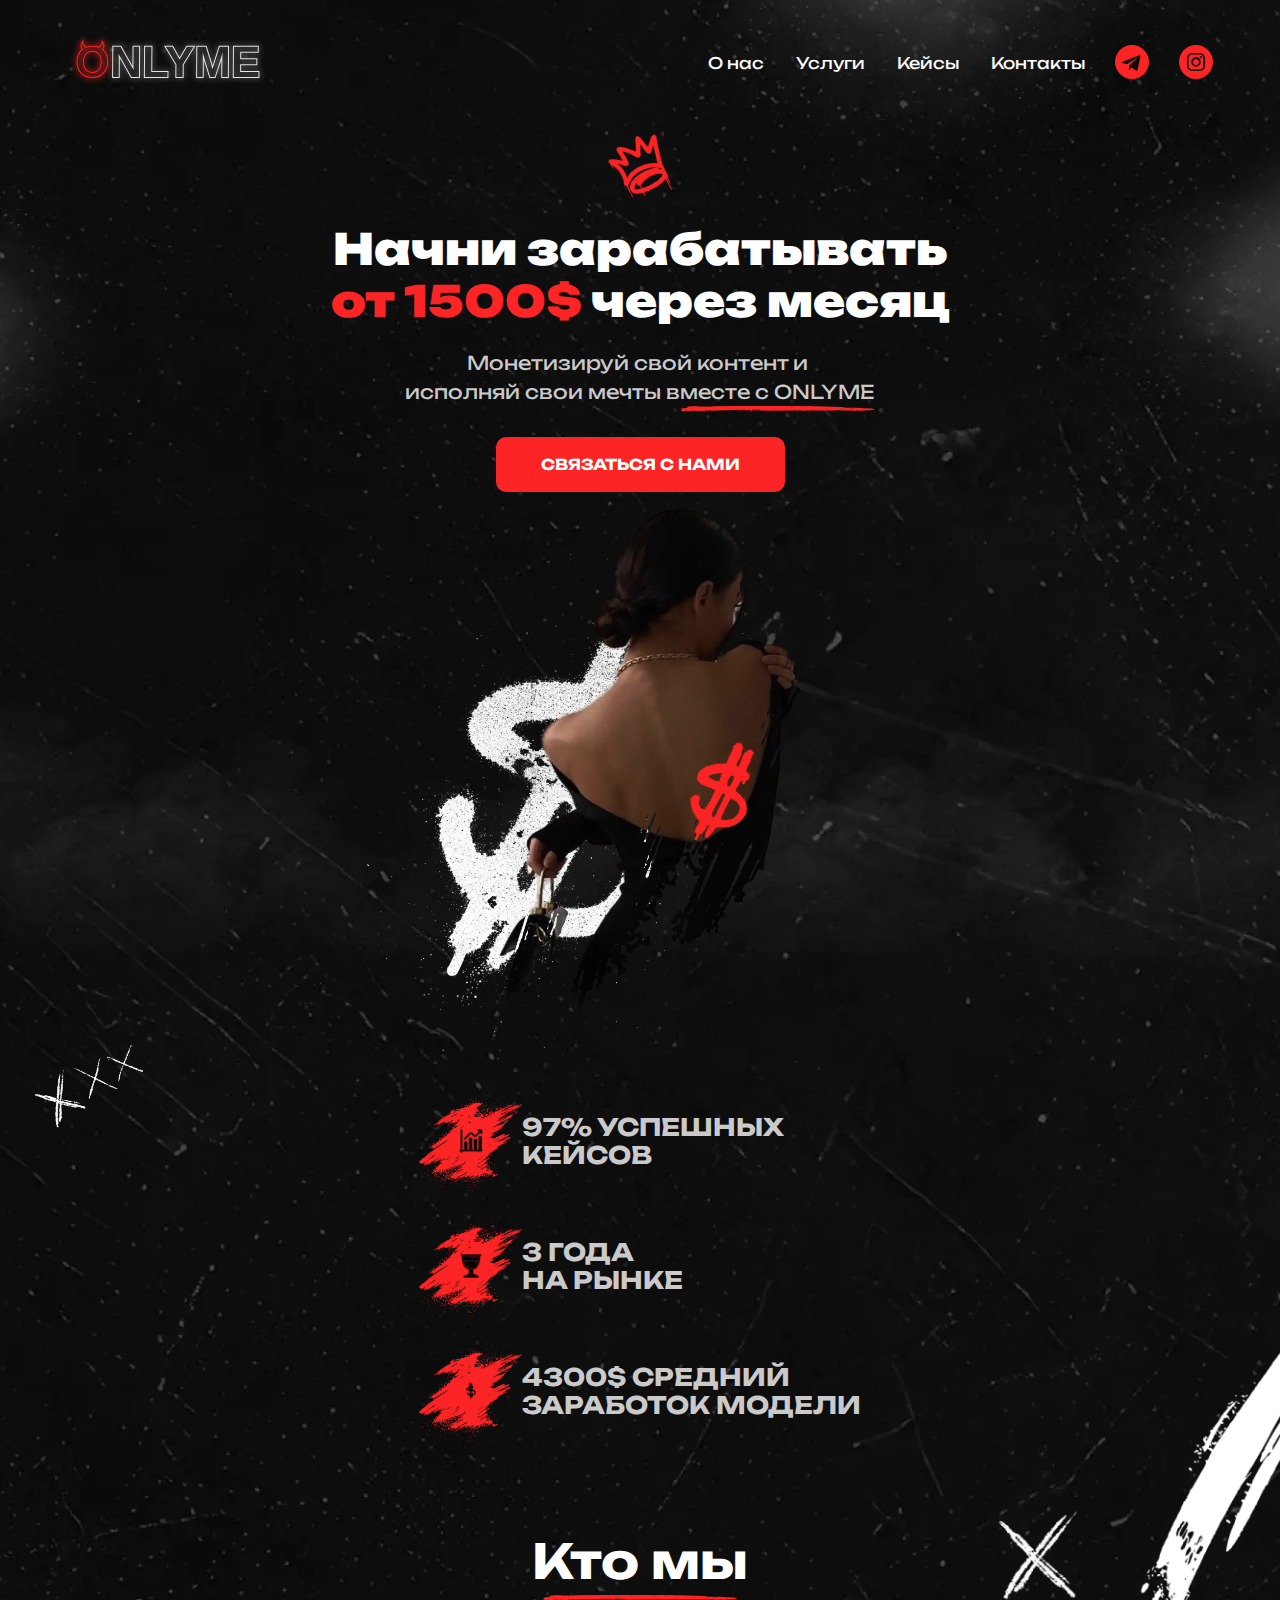
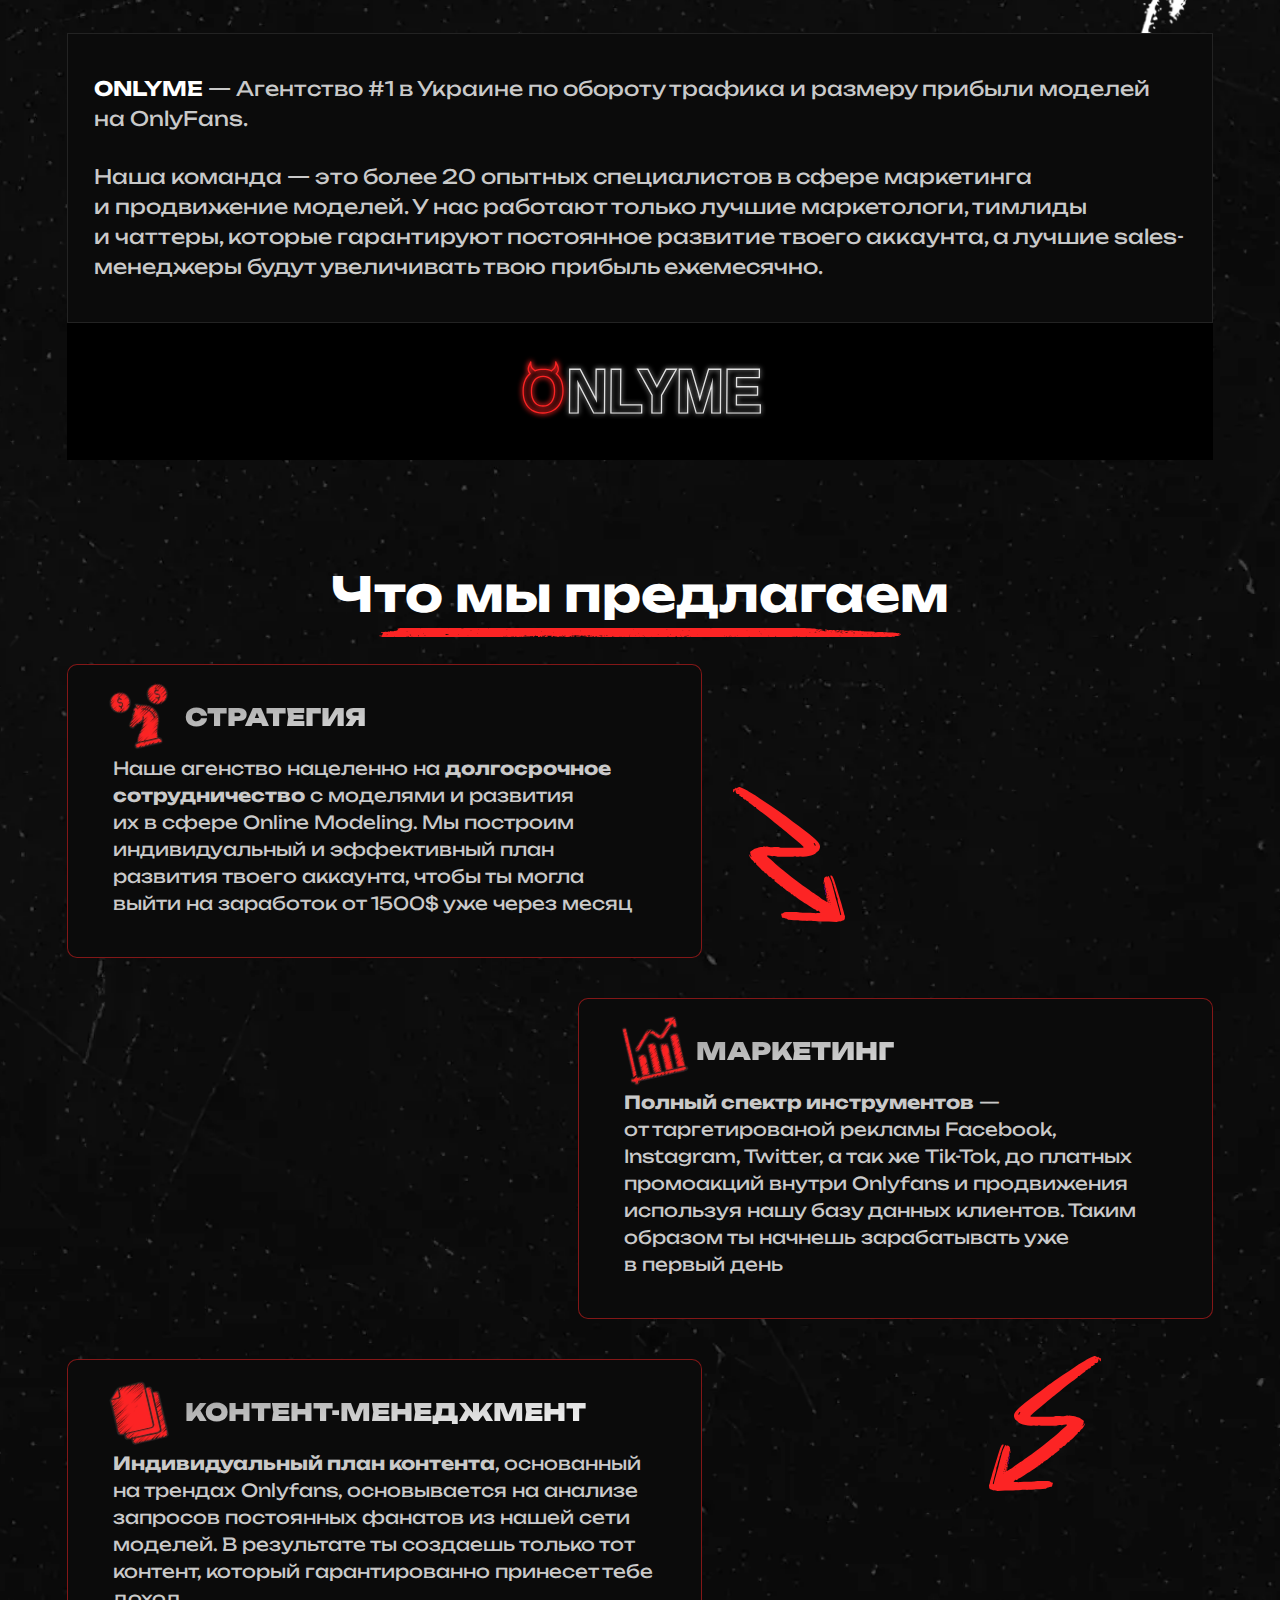
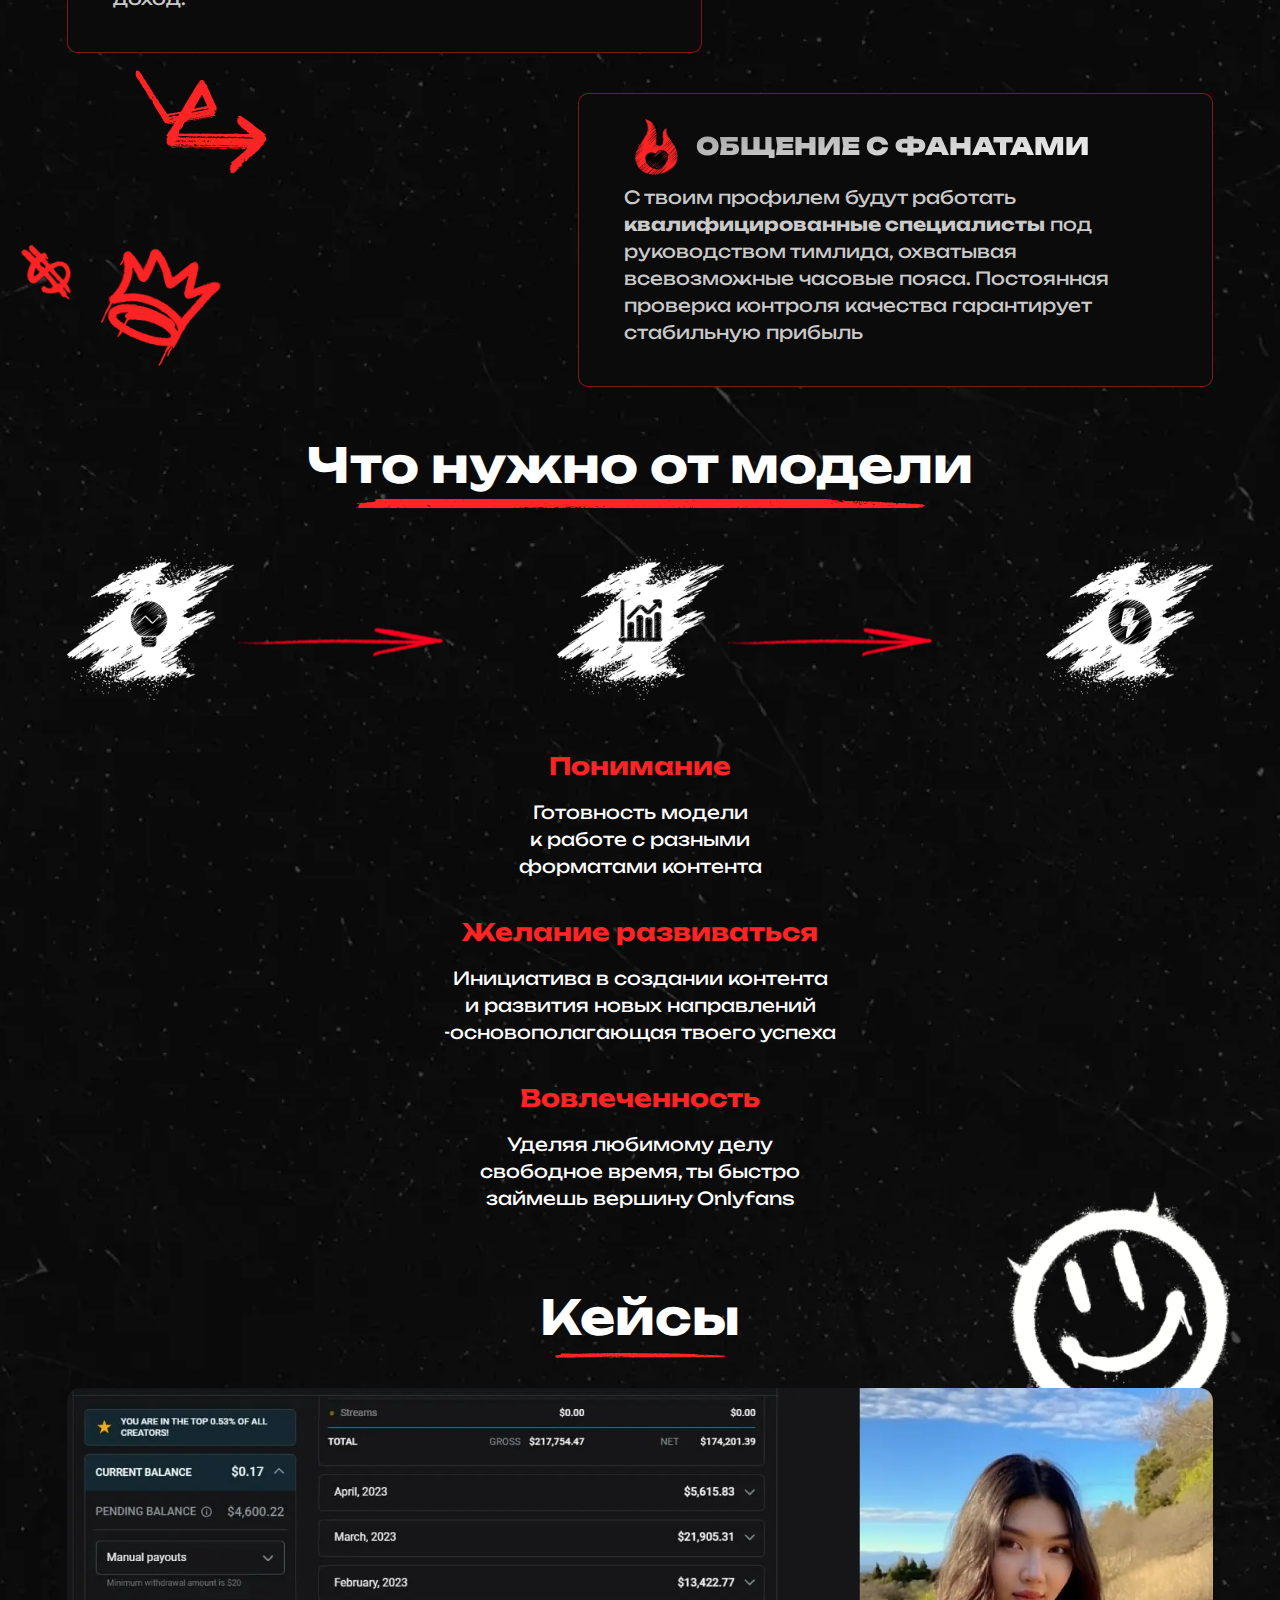
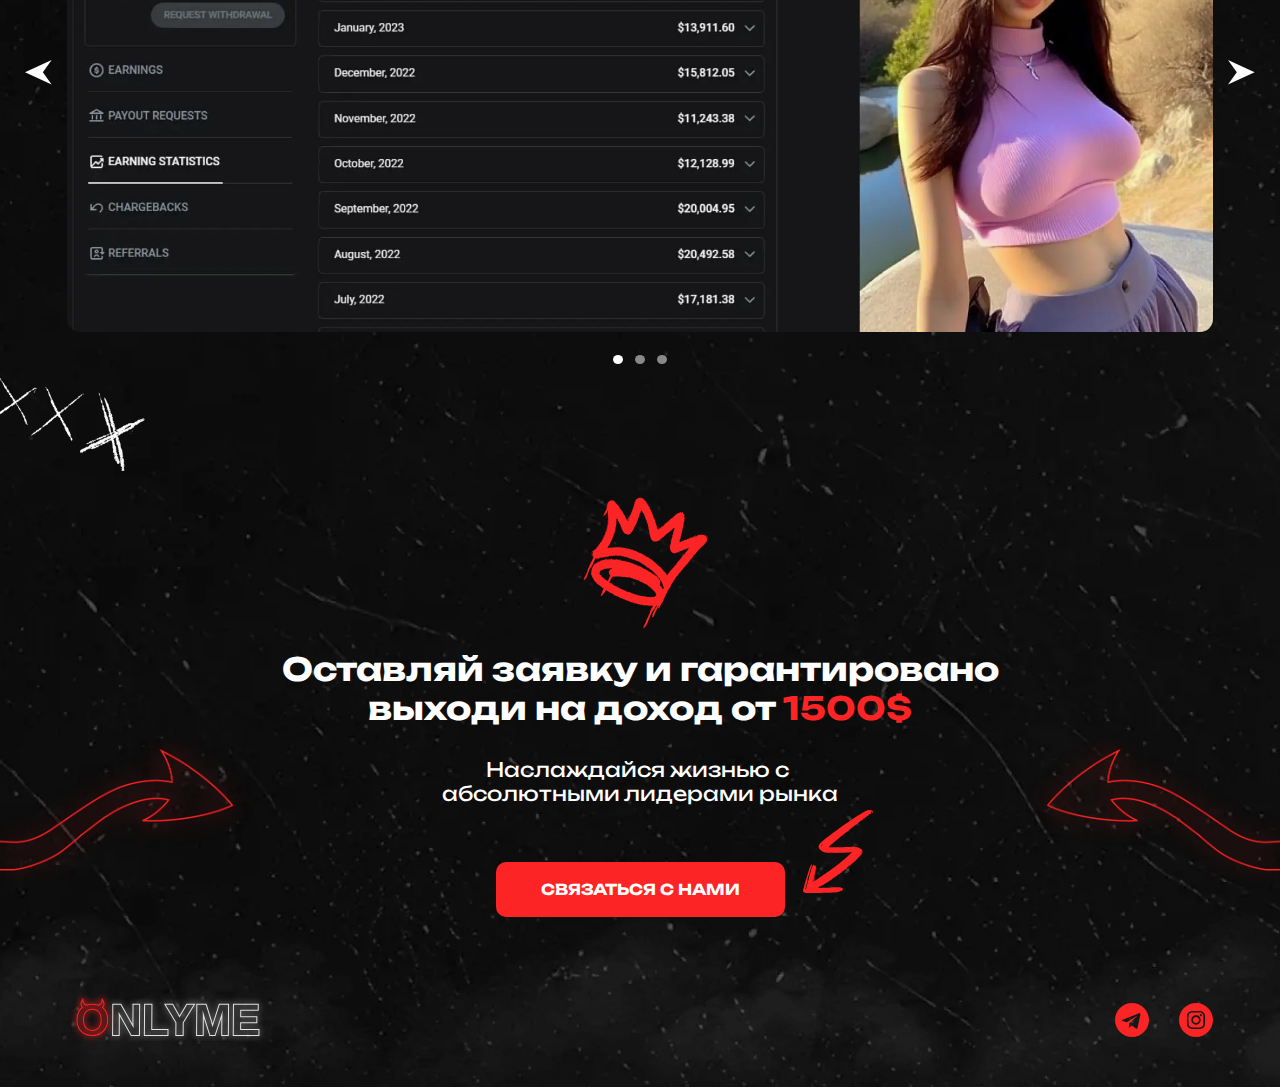
==== commit 380aa97d: "Add files via upload" ====
--- a/index.html
+++ b/index.html
@@ -1 +1 @@
-<!DOCTYPE html><html lang="ru"><head><title>ONLYME</title><meta charset="UTF-8"><meta name="format-detection" content="telephone=no"><link rel="stylesheet" href="css/style.min.css?_v=20240408074137"><link rel="shortcut icon" href="img/favicon.png"><meta name="robots" content="noindex, nofollow"><meta name="viewport" content="width=device-width,initial-scale=1,maximum-scale=1"></head><body><div class="wrapper"><header class="header"><div class="header__container"><a class="header__logo" href=""><img src="img/logo.svg" width="200" height="82" alt="Onlyme логотип"></a><div class="menu"><button class="menu__icon icon-menu" aria-label="Открыть меню"><span></span></button><nav class="menu__body"><ul class="menu__list"><li class="menu__item"><a class="menu__link" href="">О нас</a></li><li class="menu__item"><a class="menu__link" href="">Услуги</a></li><li class="menu__item"><a class="menu__link" href="">Кейсы</a></li><li class="menu__item"><a class="menu__link" href="">Контакты</a></li></ul></nav></div><div class="socials-header" data-da=".menu__body, 991, 1"><ul class="socials-header__list"><li class="socials-header__item"><a class="socials-header__link" href="">Перейти в телеграм <svg width="34" height="34" viewBox="0 0 34 34" fill="none" xmlns="http://www.w3.org/2000/svg"><path fill-rule="evenodd" clip-rule="evenodd" d="M0 17C0 26.3888 7.61116 34 17 34C26.3888 34 34 26.3888 34 17C34 7.61116 26.3888 0 17 0C7.61116 0 0 7.61116 0 17ZM13.8833 24.7917L14.1726 20.4583L22.0553 13.3443C22.4013 13.0372 21.9798 12.8875 21.5205 13.166L11.7918 19.3037L7.58957 17.9921C6.68206 17.7143 6.67555 17.0907 7.79331 16.6423L24.1686 10.3281C24.9165 9.98856 25.6383 10.5077 25.3528 11.6524L22.5641 24.7939C22.3694 25.7277 21.8051 25.9511 21.0233 25.5197L16.7753 22.3812L14.7333 24.3667C14.7269 24.3729 14.7205 24.3792 14.7141 24.3854C14.4857 24.6077 14.2968 24.7917 13.8833 24.7917Z"/></svg></a></li><li class="socials-header__item"><a class="socials-header__link" href="">Перейти в инстаграм <svg width="34" height="34" viewBox="0 0 34 34" fill="none" xmlns="http://www.w3.org/2000/svg"><path fill-rule="evenodd" clip-rule="evenodd" d="M17 0C7.61116 0 0 7.61116 0 17C0 26.3888 7.61116 34 17 34C26.3888 34 34 26.3888 34 17C34 7.61116 26.3888 0 17 0ZM13.2623 7.98811C14.2294 7.9441 14.5385 7.93333 17.0009 7.93333H16.998C19.4612 7.93333 19.769 7.9441 20.7362 7.98811C21.7014 8.03231 22.3606 8.18513 22.9386 8.40934C23.5355 8.64073 24.0399 8.95051 24.5442 9.45485C25.0485 9.95881 25.3583 10.4647 25.5907 11.061C25.8136 11.6375 25.9666 12.2963 26.0119 13.2616C26.0553 14.2287 26.0667 14.5377 26.0667 17.0001C26.0667 19.4625 26.0553 19.7707 26.0119 20.7379C25.9666 21.7027 25.8136 22.3618 25.5907 22.9384C25.3583 23.5346 25.0485 24.0404 24.5442 24.5444C24.0404 25.0487 23.5353 25.3593 22.9392 25.5908C22.3623 25.8151 21.7027 25.9679 20.7375 26.0121C19.7704 26.0561 19.4623 26.0669 16.9997 26.0669C14.5375 26.0669 14.2287 26.0561 13.2616 26.0121C12.2965 25.9679 11.6375 25.8151 11.0606 25.5908C10.4647 25.3593 9.95881 25.0487 9.45504 24.5444C8.95089 24.0404 8.64111 23.5346 8.40934 22.9383C8.18531 22.3618 8.0325 21.7029 7.98811 20.7377C7.94429 19.7706 7.93333 19.4625 7.93333 17.0001C7.93333 14.5377 7.94467 14.2285 7.98792 13.2614C8.03137 12.2965 8.18437 11.6375 8.40915 11.0608C8.64149 10.4647 8.95127 9.95881 9.4556 9.45485C9.95957 8.9507 10.4654 8.64092 11.0617 8.40934C11.6382 8.18513 12.2971 8.03231 13.2623 7.98811Z"/><path fill-rule="evenodd" clip-rule="evenodd" d="M16.1875 9.56672C16.3454 9.56647 16.5153 9.56655 16.6987 9.56663L17.0008 9.56672C19.4217 9.56672 19.7086 9.57541 20.6646 9.61885C21.5486 9.65927 22.0284 9.80699 22.348 9.93109C22.7711 10.0954 23.0727 10.2919 23.3899 10.6092C23.7072 10.9265 23.9037 11.2288 24.0684 11.6519C24.1925 11.9711 24.3404 12.4509 24.3806 13.3349C24.4241 14.2907 24.4335 14.5778 24.4335 16.9975C24.4335 19.4172 24.4241 19.7043 24.3806 20.6601C24.3402 21.5441 24.1925 22.0239 24.0684 22.3431C23.9041 22.7662 23.7072 23.0675 23.3899 23.3846C23.0726 23.702 22.7713 23.8984 22.348 24.0628C22.0287 24.1874 21.5486 24.3348 20.6646 24.3752C19.7088 24.4186 19.4217 24.4281 17.0008 24.4281C14.5798 24.4281 14.2929 24.4186 13.3371 24.3752C12.4531 24.3344 11.9733 24.1867 11.6535 24.0626C11.2304 23.8982 10.9282 23.7018 10.6109 23.3845C10.2935 23.0671 10.0971 22.7656 9.93236 22.3423C9.80826 22.0231 9.66036 21.5433 9.62013 20.6593C9.57668 19.7035 9.56799 19.4164 9.56799 16.9952C9.56799 14.574 9.57668 14.2884 9.62013 13.3326C9.66055 12.4486 9.80826 11.9688 9.93236 11.6492C10.0967 11.2261 10.2935 10.9239 10.6109 10.6066C10.9282 10.2892 11.2304 10.0928 11.6535 9.92807C11.9731 9.8034 12.4531 9.65606 13.3371 9.61545C14.1735 9.57767 14.4977 9.56634 16.1875 9.56445V9.56672ZM21.8406 11.0722C21.2399 11.0722 20.7526 11.5589 20.7526 12.1598C20.7526 12.7605 21.2399 13.2478 21.8406 13.2478C22.4413 13.2478 22.9286 12.7605 22.9286 12.1598C22.9286 11.5591 22.4413 11.0722 21.8406 11.0722ZM12.3447 16.9996C12.3447 14.4282 14.4295 12.3434 17.0008 12.3434C19.5721 12.3434 21.6563 14.4282 21.6563 16.9996C21.6563 19.5709 19.5722 21.6548 17.0008 21.6548C14.4295 21.6548 12.3447 19.5709 12.3447 16.9996Z"/><path d="M17.0009 13.9785C18.6699 13.9785 20.0231 15.3315 20.0231 17.0007C20.0231 18.6698 18.6699 20.023 17.0009 20.023C15.3317 20.023 13.9786 18.6698 13.9786 17.0007C13.9786 15.3315 15.3317 13.9785 17.0009 13.9785Z"/></svg></a></li></ul></div></div></header><main class="page"><section class="hero"><span class="hero__shadow hero__shadow_1"></span> <span class="hero__shadow hero__shadow_2"></span> <span class="hero__shadow hero__shadow_3"></span><div class="hero__container"><div class="hero__body"><div class="left-hero"><div class="left-hero__icon"><picture><source srcset="img/hero/icon.webp" type="image/webp"><img src="img/hero/icon.png" width="99" height="114" alt=""></picture></div><h1 class="left-hero__title">Начни зарабатывать<br><span>от 1500$</span> через месяц</h1><div class="left-hero__descr">Монетизируй свой контент и <br>исполняй свои мечты вместе с ONLYME</div><button class="left-hero__btn btn">СВЯЗАТЬСЯ С НАМИ</button></div><div class="hero__image"><picture><source srcset="img/hero/girl.webp" type="image/webp"><img src="img/hero/girl.png" alt=""></picture></div></div><ul class="hero__columns"><li class="column-hero"><div class="column-hero__icon column-hero__icon_1"><picture><source srcset="img/hero/icons/1.webp" type="image/webp"><img src="img/hero/icons/1.png" width="26" height="26" alt=""></picture></div><div class="column-hero__descr">97% УСПЕШНЫХ<br>КЕЙСОВ</div></li><li class="column-hero"><div class="column-hero__icon column-hero__icon_2"><picture><source srcset="img/hero/icons/2.webp" type="image/webp"><img src="img/hero/icons/2.png" width="25" height="25" alt=""></picture></div><div class="column-hero__descr">3 ГОДА<br>НА РЫНКЕ</div></li><li class="column-hero"><div class="column-hero__icon column-hero__icon_3"><picture><source srcset="img/hero/icons/3.webp" type="image/webp"><img src="img/hero/icons/3.png" width="54" height="57" alt=""></picture></div><div class="column-hero__descr">4300$ СРЕДНИЙ<br>ЗАРАБОТОК МОДЕЛИ</div></li></ul></div></section><section class="we"><div class="we__container"><h2 class="we__title title">Кто мы</h2><div class="we__body"><div class="we__left"><p><b>ONLYME</b> — Агентство #1 в Украине по обороту трафика и размеру прибыли моделей на OnlyFans.</p><p>Наша команда — это более 20 опытных специалистов в сфере маркетинга и продвижение моделей. У нас работают только лучшие маркетологи, тимлиды и чаттеры, которые гарантируют постоянное развитие твоего аккаунта, а лучшие sales-менеджеры будут увеличивать твою прибыль ежемесячно.</p></div><div class="we__right"><div class="we__icon"><img src="img/we-logo.svg" width="317" height="105" alt=""></div></div></div></div></section><section class="offer"><div class="offer__container"><h2 class="offer__title title">Что мы предлагаем</h2><ul class="offer__columns"><li class="item-offer item-offer_1"><h3 class="item-offer__label item-offer__label_1">СТРАТЕГИЯ</h3><p class="item-offer__descr">Наше агенство нацеленно на <b>долгосрочное сотрудничество</b> с моделями и развития их в сфере Online Modeling. Мы построим индивидуальный и эффективный план развития твоего аккаунта, чтобы ты могла выйти на заработок от 1500$ уже через месяц</p></li><li class="item-offer item-offer_2"><h3 class="item-offer__label item-offer__label_2">МАРКЕТИНГ</h3><p class="item-offer__descr"><b>Полный спектр инструментов</b> — от таргетированой рекламы Facebook, Instagram, Twitter, а так же Tik-Tok, до платных промоакций внутри Onlyfans и продвижения используя нашу базу данных клиентов. Таким образом ты начнешь зарабатывать уже в первый день</p></li><li class="item-offer item-offer_3"><h3 class="item-offer__label item-offer__label_3">КОНТЕНТ-МЕНЕДЖМЕНТ</h3><p class="item-offer__descr"><b>Индивидуальный план контента</b>, основанный на трендах Onlyfans, основывается на анализе запросов постоянных фанатов из нашей сети моделей. В результате ты создаешь только тот контент, который гарантированно принесет тебе доход.</p></li><li class="item-offer item-offer_4"><h3 class="item-offer__label item-offer__label_4">ОБЩЕНИЕ С ФАНАТАМИ</h3><p class="item-offer__descr">С твоим профилем будут работать <b>квалифицированные специалисты</b> под руководством тимлида, охватывая всевозможные часовые пояса. Постоянная проверка контроля качества гарантирует стабильную прибыль</p></li></ul></div></section><section class="req"><div class="req__container"><h2 class="req__title title">Что нужно от модели</h2><ul class="req__icons"><li class="icon-req icon-req_1"><picture><source srcset="img/req/icons/1.webp" type="image/webp"><img src="img/req/icons/1.png" width="67" height="67" alt=""></picture></li><li class="icon-req icon-req_2"><picture><source srcset="img/req/icons/2.webp" type="image/webp"><img src="img/req/icons/2.png" width="56" height="56" alt=""></picture></li><li class="icon-req icon-req_3"><picture><source srcset="img/req/icons/3.webp" type="image/webp"><img src="img/req/icons/3.png" width="90" height="90" alt=""></picture></li></ul><ul class="req__cols"><li class="col-req col-req_1"><h3 class="col-req__label">Понимание</h3><p class="col-req__descr">Готовность модели к работе с разными форматами контента</p></li><li class="col-req col-req_2"><h3 class="col-req__label">Желание развиваться</h3><p class="col-req__descr">Инициатива в создании контента и развития новых направлений -основополагающая твоего успеха</p></li><li class="col-req col-req_3"><h3 class="col-req__label">Вовлеченность</h3><p class="col-req__descr">Уделяя любимому делу свободное время, ты быстро займешь вершину Onlyfans</p></li></ul></div></section><section class="cases"><div class="cases__container"><h2 class="cases__title title">Кейсы</h2><div class="cases__body"><div class="cases__slider swiper"><div class="cases__wrapper swiper-wrapper"><div class="cases__slide swiper-slide"><picture><source srcset="img/cases/01.webp" type="image/webp"><img src="img/cases/01.jpg" width="1200" height="570" alt=""></picture></div><div class="cases__slide swiper-slide"><picture><source srcset="img/cases/02.webp" type="image/webp"><img src="img/cases/02.jpg" width="1200" height="570" alt=""></picture></div><div class="cases__slide swiper-slide"><picture><source srcset="img/cases/03.webp" type="image/webp"><img src="img/cases/03.jpg" width="1200" height="570" alt=""></picture></div></div></div><div class="cases__btns"><button class="cases__btn cases__btn_prev">Предыдщуй слайд <svg width="38" height="35" viewBox="0 0 38 35" fill="none" xmlns="http://www.w3.org/2000/svg"><path d="M0 17.3217L37.5 0.00119225L25.1251 17.3219L37.5 34.6422L0 17.3217Z"/></svg></button> <button class="cases__btn cases__btn_next">Следующий слайд <svg width="38" height="35" viewBox="0 0 38 35" fill="none" xmlns="http://www.w3.org/2000/svg"><path d="M37.5 17.3205L2.23517e-06 -2.84528e-05L12.3749 17.3207L2.23517e-06 34.641L37.5 17.3205Z"/></svg></button></div></div><div class="cases__pagination"></div></div></section><section class="application"><div class="application__container"><div class="application__body"><div class="application__icon"><img src="img/application/crown.svg" width="148" height="163" alt=""></div><h2 class="application__title">Оставляй заявку и гарантировано<br>выходи на доход от <span>1500$</span></h2><h3 class="application__descr">Наслаждайся жизнью с <br>абсолютными лидерами рынка</h3><a class="application__btn btn" href="">СВЯЗАТЬСЯ С НАМИ</a></div></div></section></main><footer class="footer"><div class="footer__container"><a class="footer__logo" href=""><img src="img/logo.svg" width="200" height="82" alt="Onlyme логотип"></a><div class="footer__socials socials-header"><ul class="socials-header__list"><li class="socials-header__item"><a class="socials-header__link" href="">Перейти в телеграм <svg width="34" height="34" viewBox="0 0 34 34" fill="none" xmlns="http://www.w3.org/2000/svg"><path fill-rule="evenodd" clip-rule="evenodd" d="M0 17C0 26.3888 7.61116 34 17 34C26.3888 34 34 26.3888 34 17C34 7.61116 26.3888 0 17 0C7.61116 0 0 7.61116 0 17ZM13.8833 24.7917L14.1726 20.4583L22.0553 13.3443C22.4013 13.0372 21.9798 12.8875 21.5205 13.166L11.7918 19.3037L7.58957 17.9921C6.68206 17.7143 6.67555 17.0907 7.79331 16.6423L24.1686 10.3281C24.9165 9.98856 25.6383 10.5077 25.3528 11.6524L22.5641 24.7939C22.3694 25.7277 21.8051 25.9511 21.0233 25.5197L16.7753 22.3812L14.7333 24.3667C14.7269 24.3729 14.7205 24.3792 14.7141 24.3854C14.4857 24.6077 14.2968 24.7917 13.8833 24.7917Z"/></svg></a></li><li class="socials-header__item"><a class="socials-header__link" href="">Перейти в инстаграм <svg width="34" height="34" viewBox="0 0 34 34" fill="none" xmlns="http://www.w3.org/2000/svg"><path fill-rule="evenodd" clip-rule="evenodd" d="M17 0C7.61116 0 0 7.61116 0 17C0 26.3888 7.61116 34 17 34C26.3888 34 34 26.3888 34 17C34 7.61116 26.3888 0 17 0ZM13.2623 7.98811C14.2294 7.9441 14.5385 7.93333 17.0009 7.93333H16.998C19.4612 7.93333 19.769 7.9441 20.7362 7.98811C21.7014 8.03231 22.3606 8.18513 22.9386 8.40934C23.5355 8.64073 24.0399 8.95051 24.5442 9.45485C25.0485 9.95881 25.3583 10.4647 25.5907 11.061C25.8136 11.6375 25.9666 12.2963 26.0119 13.2616C26.0553 14.2287 26.0667 14.5377 26.0667 17.0001C26.0667 19.4625 26.0553 19.7707 26.0119 20.7379C25.9666 21.7027 25.8136 22.3618 25.5907 22.9384C25.3583 23.5346 25.0485 24.0404 24.5442 24.5444C24.0404 25.0487 23.5353 25.3593 22.9392 25.5908C22.3623 25.8151 21.7027 25.9679 20.7375 26.0121C19.7704 26.0561 19.4623 26.0669 16.9997 26.0669C14.5375 26.0669 14.2287 26.0561 13.2616 26.0121C12.2965 25.9679 11.6375 25.8151 11.0606 25.5908C10.4647 25.3593 9.95881 25.0487 9.45504 24.5444C8.95089 24.0404 8.64111 23.5346 8.40934 22.9383C8.18531 22.3618 8.0325 21.7029 7.98811 20.7377C7.94429 19.7706 7.93333 19.4625 7.93333 17.0001C7.93333 14.5377 7.94467 14.2285 7.98792 13.2614C8.03137 12.2965 8.18437 11.6375 8.40915 11.0608C8.64149 10.4647 8.95127 9.95881 9.4556 9.45485C9.95957 8.9507 10.4654 8.64092 11.0617 8.40934C11.6382 8.18513 12.2971 8.03231 13.2623 7.98811Z"/><path fill-rule="evenodd" clip-rule="evenodd" d="M16.1875 9.56672C16.3454 9.56647 16.5153 9.56655 16.6987 9.56663L17.0008 9.56672C19.4217 9.56672 19.7086 9.57541 20.6646 9.61885C21.5486 9.65927 22.0284 9.80699 22.348 9.93109C22.7711 10.0954 23.0727 10.2919 23.3899 10.6092C23.7072 10.9265 23.9037 11.2288 24.0684 11.6519C24.1925 11.9711 24.3404 12.4509 24.3806 13.3349C24.4241 14.2907 24.4335 14.5778 24.4335 16.9975C24.4335 19.4172 24.4241 19.7043 24.3806 20.6601C24.3402 21.5441 24.1925 22.0239 24.0684 22.3431C23.9041 22.7662 23.7072 23.0675 23.3899 23.3846C23.0726 23.702 22.7713 23.8984 22.348 24.0628C22.0287 24.1874 21.5486 24.3348 20.6646 24.3752C19.7088 24.4186 19.4217 24.4281 17.0008 24.4281C14.5798 24.4281 14.2929 24.4186 13.3371 24.3752C12.4531 24.3344 11.9733 24.1867 11.6535 24.0626C11.2304 23.8982 10.9282 23.7018 10.6109 23.3845C10.2935 23.0671 10.0971 22.7656 9.93236 22.3423C9.80826 22.0231 9.66036 21.5433 9.62013 20.6593C9.57668 19.7035 9.56799 19.4164 9.56799 16.9952C9.56799 14.574 9.57668 14.2884 9.62013 13.3326C9.66055 12.4486 9.80826 11.9688 9.93236 11.6492C10.0967 11.2261 10.2935 10.9239 10.6109 10.6066C10.9282 10.2892 11.2304 10.0928 11.6535 9.92807C11.9731 9.8034 12.4531 9.65606 13.3371 9.61545C14.1735 9.57767 14.4977 9.56634 16.1875 9.56445V9.56672ZM21.8406 11.0722C21.2399 11.0722 20.7526 11.5589 20.7526 12.1598C20.7526 12.7605 21.2399 13.2478 21.8406 13.2478C22.4413 13.2478 22.9286 12.7605 22.9286 12.1598C22.9286 11.5591 22.4413 11.0722 21.8406 11.0722ZM12.3447 16.9996C12.3447 14.4282 14.4295 12.3434 17.0008 12.3434C19.5721 12.3434 21.6563 14.4282 21.6563 16.9996C21.6563 19.5709 19.5722 21.6548 17.0008 21.6548C14.4295 21.6548 12.3447 19.5709 12.3447 16.9996Z"/><path d="M17.0009 13.9785C18.6699 13.9785 20.0231 15.3315 20.0231 17.0007C20.0231 18.6698 18.6699 20.023 17.0009 20.023C15.3317 20.023 13.9786 18.6698 13.9786 17.0007C13.9786 15.3315 15.3317 13.9785 17.0009 13.9785Z"/></svg></a></li></ul></div></div></footer></div><script src="js/app.min.js?_v=20240408074137"></script></body></html>+<!DOCTYPE html><html lang="ru"><head><title>ONLYME</title><meta charset="UTF-8"><meta name="format-detection" content="telephone=no"><link rel="stylesheet" href="css/style.min.css?_v=20240409130749"><link rel="shortcut icon" href="img/favicon.png"><meta name="robots" content="noindex, nofollow"><meta name="viewport" content="width=device-width,initial-scale=1,maximum-scale=1"></head><body><div class="wrapper"><header class="header"><div class="header__container"><a class="header__logo" href=""><img src="img/logo.svg" width="200" height="82" alt="Onlyme логотип"></a><div class="menu"><button class="menu__icon icon-menu" aria-label="Открыть меню"><span></span></button><nav class="menu__body"><ul class="menu__list"><li class="menu__item"><a class="menu__link" href="#we">О нас</a></li><li class="menu__item"><a class="menu__link" href="#offer">Услуги</a></li><li class="menu__item"><a class="menu__link" href="#cases">Кейсы</a></li><li class="menu__item"><a class="menu__link" href="#contacts">Контакты</a></li></ul></nav></div><div class="socials-header" data-da=".menu__body, 991, 1"><ul class="socials-header__list"><li class="socials-header__item"><a class="socials-header__link" href="">Перейти в телеграм <svg width="34" height="34" viewBox="0 0 34 34" fill="none" xmlns="http://www.w3.org/2000/svg"><path fill-rule="evenodd" clip-rule="evenodd" d="M0 17C0 26.3888 7.61116 34 17 34C26.3888 34 34 26.3888 34 17C34 7.61116 26.3888 0 17 0C7.61116 0 0 7.61116 0 17ZM13.8833 24.7917L14.1726 20.4583L22.0553 13.3443C22.4013 13.0372 21.9798 12.8875 21.5205 13.166L11.7918 19.3037L7.58957 17.9921C6.68206 17.7143 6.67555 17.0907 7.79331 16.6423L24.1686 10.3281C24.9165 9.98856 25.6383 10.5077 25.3528 11.6524L22.5641 24.7939C22.3694 25.7277 21.8051 25.9511 21.0233 25.5197L16.7753 22.3812L14.7333 24.3667C14.7269 24.3729 14.7205 24.3792 14.7141 24.3854C14.4857 24.6077 14.2968 24.7917 13.8833 24.7917Z"/></svg></a></li><li class="socials-header__item"><a class="socials-header__link" href="">Перейти в инстаграм <svg width="34" height="34" viewBox="0 0 34 34" fill="none" xmlns="http://www.w3.org/2000/svg"><path fill-rule="evenodd" clip-rule="evenodd" d="M17 0C7.61116 0 0 7.61116 0 17C0 26.3888 7.61116 34 17 34C26.3888 34 34 26.3888 34 17C34 7.61116 26.3888 0 17 0ZM13.2623 7.98811C14.2294 7.9441 14.5385 7.93333 17.0009 7.93333H16.998C19.4612 7.93333 19.769 7.9441 20.7362 7.98811C21.7014 8.03231 22.3606 8.18513 22.9386 8.40934C23.5355 8.64073 24.0399 8.95051 24.5442 9.45485C25.0485 9.95881 25.3583 10.4647 25.5907 11.061C25.8136 11.6375 25.9666 12.2963 26.0119 13.2616C26.0553 14.2287 26.0667 14.5377 26.0667 17.0001C26.0667 19.4625 26.0553 19.7707 26.0119 20.7379C25.9666 21.7027 25.8136 22.3618 25.5907 22.9384C25.3583 23.5346 25.0485 24.0404 24.5442 24.5444C24.0404 25.0487 23.5353 25.3593 22.9392 25.5908C22.3623 25.8151 21.7027 25.9679 20.7375 26.0121C19.7704 26.0561 19.4623 26.0669 16.9997 26.0669C14.5375 26.0669 14.2287 26.0561 13.2616 26.0121C12.2965 25.9679 11.6375 25.8151 11.0606 25.5908C10.4647 25.3593 9.95881 25.0487 9.45504 24.5444C8.95089 24.0404 8.64111 23.5346 8.40934 22.9383C8.18531 22.3618 8.0325 21.7029 7.98811 20.7377C7.94429 19.7706 7.93333 19.4625 7.93333 17.0001C7.93333 14.5377 7.94467 14.2285 7.98792 13.2614C8.03137 12.2965 8.18437 11.6375 8.40915 11.0608C8.64149 10.4647 8.95127 9.95881 9.4556 9.45485C9.95957 8.9507 10.4654 8.64092 11.0617 8.40934C11.6382 8.18513 12.2971 8.03231 13.2623 7.98811Z"/><path fill-rule="evenodd" clip-rule="evenodd" d="M16.1875 9.56672C16.3454 9.56647 16.5153 9.56655 16.6987 9.56663L17.0008 9.56672C19.4217 9.56672 19.7086 9.57541 20.6646 9.61885C21.5486 9.65927 22.0284 9.80699 22.348 9.93109C22.7711 10.0954 23.0727 10.2919 23.3899 10.6092C23.7072 10.9265 23.9037 11.2288 24.0684 11.6519C24.1925 11.9711 24.3404 12.4509 24.3806 13.3349C24.4241 14.2907 24.4335 14.5778 24.4335 16.9975C24.4335 19.4172 24.4241 19.7043 24.3806 20.6601C24.3402 21.5441 24.1925 22.0239 24.0684 22.3431C23.9041 22.7662 23.7072 23.0675 23.3899 23.3846C23.0726 23.702 22.7713 23.8984 22.348 24.0628C22.0287 24.1874 21.5486 24.3348 20.6646 24.3752C19.7088 24.4186 19.4217 24.4281 17.0008 24.4281C14.5798 24.4281 14.2929 24.4186 13.3371 24.3752C12.4531 24.3344 11.9733 24.1867 11.6535 24.0626C11.2304 23.8982 10.9282 23.7018 10.6109 23.3845C10.2935 23.0671 10.0971 22.7656 9.93236 22.3423C9.80826 22.0231 9.66036 21.5433 9.62013 20.6593C9.57668 19.7035 9.56799 19.4164 9.56799 16.9952C9.56799 14.574 9.57668 14.2884 9.62013 13.3326C9.66055 12.4486 9.80826 11.9688 9.93236 11.6492C10.0967 11.2261 10.2935 10.9239 10.6109 10.6066C10.9282 10.2892 11.2304 10.0928 11.6535 9.92807C11.9731 9.8034 12.4531 9.65606 13.3371 9.61545C14.1735 9.57767 14.4977 9.56634 16.1875 9.56445V9.56672ZM21.8406 11.0722C21.2399 11.0722 20.7526 11.5589 20.7526 12.1598C20.7526 12.7605 21.2399 13.2478 21.8406 13.2478C22.4413 13.2478 22.9286 12.7605 22.9286 12.1598C22.9286 11.5591 22.4413 11.0722 21.8406 11.0722ZM12.3447 16.9996C12.3447 14.4282 14.4295 12.3434 17.0008 12.3434C19.5721 12.3434 21.6563 14.4282 21.6563 16.9996C21.6563 19.5709 19.5722 21.6548 17.0008 21.6548C14.4295 21.6548 12.3447 19.5709 12.3447 16.9996Z"/><path d="M17.0009 13.9785C18.6699 13.9785 20.0231 15.3315 20.0231 17.0007C20.0231 18.6698 18.6699 20.023 17.0009 20.023C15.3317 20.023 13.9786 18.6698 13.9786 17.0007C13.9786 15.3315 15.3317 13.9785 17.0009 13.9785Z"/></svg></a></li></ul></div></div></header><main class="page"><section class="hero"><span class="hero__shadow hero__shadow_1"></span> <span class="hero__shadow hero__shadow_2"></span> <span class="hero__shadow hero__shadow_3"></span><div class="hero__container"><div class="hero__body"><div class="left-hero"><div class="left-hero__icon"><picture><source srcset="img/hero/icon.webp" type="image/webp"><img src="img/hero/icon.png" width="99" height="114" alt=""></picture></div><h1 class="left-hero__title">Начни зарабатывать<br><span>от 1500$</span> через месяц</h1><div class="left-hero__descr">Монетизируй свой контент и <br>исполняй свои мечты вместе с ONLYME</div><button class="left-hero__btn btn">СВЯЗАТЬСЯ С НАМИ</button></div><div class="hero__image"><picture><source srcset="img/hero/girl.webp" type="image/webp"><img src="img/hero/girl.png" alt=""></picture></div></div><ul class="hero__columns"><li class="column-hero"><div class="column-hero__icon column-hero__icon_1"><picture><source srcset="img/hero/icons/1.webp" type="image/webp"><img src="img/hero/icons/1.png" width="26" height="26" alt=""></picture></div><div class="column-hero__descr">97% УСПЕШНЫХ<br>КЕЙСОВ</div></li><li class="column-hero"><div class="column-hero__icon column-hero__icon_2"><picture><source srcset="img/hero/icons/2.webp" type="image/webp"><img src="img/hero/icons/2.png" width="25" height="25" alt=""></picture></div><div class="column-hero__descr">3 ГОДА<br>НА РЫНКЕ</div></li><li class="column-hero"><div class="column-hero__icon column-hero__icon_3"><picture><source srcset="img/hero/icons/3.webp" type="image/webp"><img src="img/hero/icons/3.png" width="54" height="57" alt=""></picture></div><div class="column-hero__descr">4300$ СРЕДНИЙ<br>ЗАРАБОТОК МОДЕЛИ</div></li></ul></div></section><section class="we" id="we"><div class="we__container"><h2 class="we__title title">Кто мы</h2><div class="we__body"><div class="we__left"><p><b>ONLYME</b> — Агентство #1 в Украине по обороту трафика и размеру прибыли моделей на OnlyFans.</p><p>Наша команда — это более 20 опытных специалистов в сфере маркетинга и продвижение моделей. У нас работают только лучшие маркетологи, тимлиды и чаттеры, которые гарантируют постоянное развитие твоего аккаунта, а лучшие sales-менеджеры будут увеличивать твою прибыль ежемесячно.</p></div><div class="we__right"><div class="we__icon"><img src="img/we-logo.svg" width="317" height="105" alt=""></div></div></div></div></section><section class="offer" id="offer"><div class="offer__container"><h2 class="offer__title title">Что мы предлагаем</h2><ul class="offer__columns"><li class="item-offer item-offer_1"><h3 class="item-offer__label item-offer__label_1">СТРАТЕГИЯ</h3><p class="item-offer__descr">Наше агенство нацеленно на <b>долгосрочное сотрудничество</b> с моделями и развития их в сфере Online Modeling. Мы построим индивидуальный и эффективный план развития твоего аккаунта, чтобы ты могла выйти на заработок от 1500$ уже через месяц</p></li><li class="item-offer item-offer_2"><h3 class="item-offer__label item-offer__label_2">МАРКЕТИНГ</h3><p class="item-offer__descr"><b>Полный спектр инструментов</b> — от таргетированой рекламы Facebook, Instagram, Twitter, а так же Tik-Tok, до платных промоакций внутри Onlyfans и продвижения используя нашу базу данных клиентов. Таким образом ты начнешь зарабатывать уже в первый день</p></li><li class="item-offer item-offer_3"><h3 class="item-offer__label item-offer__label_3">КОНТЕНТ-МЕНЕДЖМЕНТ</h3><p class="item-offer__descr"><b>Индивидуальный план контента</b>, основанный на трендах Onlyfans, основывается на анализе запросов постоянных фанатов из нашей сети моделей. В результате ты создаешь только тот контент, который гарантированно принесет тебе доход.</p></li><li class="item-offer item-offer_4"><h3 class="item-offer__label item-offer__label_4">ОБЩЕНИЕ С ФАНАТАМИ</h3><p class="item-offer__descr">С твоим профилем будут работать <b>квалифицированные специалисты</b> под руководством тимлида, охватывая всевозможные часовые пояса. Постоянная проверка контроля качества гарантирует стабильную прибыль</p></li></ul></div></section><section class="req"><div class="req__container"><h2 class="req__title title">Что нужно от модели</h2><ul class="req__icons"><li class="icon-req icon-req_1"><picture><source srcset="img/req/icons/1.webp" type="image/webp"><img src="img/req/icons/1.png" width="67" height="67" alt=""></picture></li><li class="icon-req icon-req_2"><picture><source srcset="img/req/icons/2.webp" type="image/webp"><img src="img/req/icons/2.png" width="56" height="56" alt=""></picture></li><li class="icon-req icon-req_3"><picture><source srcset="img/req/icons/3.webp" type="image/webp"><img src="img/req/icons/3.png" width="90" height="90" alt=""></picture></li></ul><ul class="req__cols"><li class="col-req col-req_1"><h3 class="col-req__label">Понимание</h3><p class="col-req__descr">Готовность модели к работе с разными форматами контента</p></li><li class="col-req col-req_2"><h3 class="col-req__label">Желание развиваться</h3><p class="col-req__descr">Инициатива в создании контента и развития новых направлений -основополагающая твоего успеха</p></li><li class="col-req col-req_3"><h3 class="col-req__label">Вовлеченность</h3><p class="col-req__descr">Уделяя любимому делу свободное время, ты быстро займешь вершину Onlyfans</p></li></ul></div></section><section class="cases" id="cases"><div class="cases__container"><h2 class="cases__title title">Кейсы</h2><div class="cases__body"><div class="cases__slider swiper"><div class="cases__wrapper swiper-wrapper"><div class="cases__slide swiper-slide"><picture><source srcset="img/cases/01.webp" type="image/webp"><img src="img/cases/01.jpg" width="1200" height="570" alt=""></picture></div><div class="cases__slide swiper-slide"><picture><source srcset="img/cases/02.webp" type="image/webp"><img src="img/cases/02.jpg" width="1200" height="570" alt=""></picture></div><div class="cases__slide swiper-slide"><picture><source srcset="img/cases/03.webp" type="image/webp"><img src="img/cases/03.jpg" width="1200" height="570" alt=""></picture></div></div></div><div class="cases__btns"><button class="cases__btn cases__btn_prev">Предыдщуй слайд <svg width="38" height="35" viewBox="0 0 38 35" fill="none" xmlns="http://www.w3.org/2000/svg"><path d="M0 17.3217L37.5 0.00119225L25.1251 17.3219L37.5 34.6422L0 17.3217Z"/></svg></button> <button class="cases__btn cases__btn_next">Следующий слайд <svg width="38" height="35" viewBox="0 0 38 35" fill="none" xmlns="http://www.w3.org/2000/svg"><path d="M37.5 17.3205L2.23517e-06 -2.84528e-05L12.3749 17.3207L2.23517e-06 34.641L37.5 17.3205Z"/></svg></button></div></div><div class="cases__pagination"></div></div></section><section class="application" id="contacts"><div class="application__container"><div class="application__body"><div class="application__icon"><img src="img/application/crown.svg" width="148" height="163" alt=""></div><h2 class="application__title">Оставляй заявку и гарантировано<br>выходи на доход от <span>1500$</span></h2><h3 class="application__descr">Наслаждайся жизнью с <br>абсолютными лидерами рынка</h3><a class="application__btn btn" href="">СВЯЗАТЬСЯ С НАМИ</a></div></div></section></main><footer class="footer"><div class="footer__container"><a class="footer__logo" href=""><img src="img/logo.svg" width="200" height="82" alt="Onlyme логотип"></a><div class="footer__socials socials-header"><ul class="socials-header__list"><li class="socials-header__item"><a class="socials-header__link" href="">Перейти в телеграм <svg width="34" height="34" viewBox="0 0 34 34" fill="none" xmlns="http://www.w3.org/2000/svg"><path fill-rule="evenodd" clip-rule="evenodd" d="M0 17C0 26.3888 7.61116 34 17 34C26.3888 34 34 26.3888 34 17C34 7.61116 26.3888 0 17 0C7.61116 0 0 7.61116 0 17ZM13.8833 24.7917L14.1726 20.4583L22.0553 13.3443C22.4013 13.0372 21.9798 12.8875 21.5205 13.166L11.7918 19.3037L7.58957 17.9921C6.68206 17.7143 6.67555 17.0907 7.79331 16.6423L24.1686 10.3281C24.9165 9.98856 25.6383 10.5077 25.3528 11.6524L22.5641 24.7939C22.3694 25.7277 21.8051 25.9511 21.0233 25.5197L16.7753 22.3812L14.7333 24.3667C14.7269 24.3729 14.7205 24.3792 14.7141 24.3854C14.4857 24.6077 14.2968 24.7917 13.8833 24.7917Z"/></svg></a></li><li class="socials-header__item"><a class="socials-header__link" href="">Перейти в инстаграм <svg width="34" height="34" viewBox="0 0 34 34" fill="none" xmlns="http://www.w3.org/2000/svg"><path fill-rule="evenodd" clip-rule="evenodd" d="M17 0C7.61116 0 0 7.61116 0 17C0 26.3888 7.61116 34 17 34C26.3888 34 34 26.3888 34 17C34 7.61116 26.3888 0 17 0ZM13.2623 7.98811C14.2294 7.9441 14.5385 7.93333 17.0009 7.93333H16.998C19.4612 7.93333 19.769 7.9441 20.7362 7.98811C21.7014 8.03231 22.3606 8.18513 22.9386 8.40934C23.5355 8.64073 24.0399 8.95051 24.5442 9.45485C25.0485 9.95881 25.3583 10.4647 25.5907 11.061C25.8136 11.6375 25.9666 12.2963 26.0119 13.2616C26.0553 14.2287 26.0667 14.5377 26.0667 17.0001C26.0667 19.4625 26.0553 19.7707 26.0119 20.7379C25.9666 21.7027 25.8136 22.3618 25.5907 22.9384C25.3583 23.5346 25.0485 24.0404 24.5442 24.5444C24.0404 25.0487 23.5353 25.3593 22.9392 25.5908C22.3623 25.8151 21.7027 25.9679 20.7375 26.0121C19.7704 26.0561 19.4623 26.0669 16.9997 26.0669C14.5375 26.0669 14.2287 26.0561 13.2616 26.0121C12.2965 25.9679 11.6375 25.8151 11.0606 25.5908C10.4647 25.3593 9.95881 25.0487 9.45504 24.5444C8.95089 24.0404 8.64111 23.5346 8.40934 22.9383C8.18531 22.3618 8.0325 21.7029 7.98811 20.7377C7.94429 19.7706 7.93333 19.4625 7.93333 17.0001C7.93333 14.5377 7.94467 14.2285 7.98792 13.2614C8.03137 12.2965 8.18437 11.6375 8.40915 11.0608C8.64149 10.4647 8.95127 9.95881 9.4556 9.45485C9.95957 8.9507 10.4654 8.64092 11.0617 8.40934C11.6382 8.18513 12.2971 8.03231 13.2623 7.98811Z"/><path fill-rule="evenodd" clip-rule="evenodd" d="M16.1875 9.56672C16.3454 9.56647 16.5153 9.56655 16.6987 9.56663L17.0008 9.56672C19.4217 9.56672 19.7086 9.57541 20.6646 9.61885C21.5486 9.65927 22.0284 9.80699 22.348 9.93109C22.7711 10.0954 23.0727 10.2919 23.3899 10.6092C23.7072 10.9265 23.9037 11.2288 24.0684 11.6519C24.1925 11.9711 24.3404 12.4509 24.3806 13.3349C24.4241 14.2907 24.4335 14.5778 24.4335 16.9975C24.4335 19.4172 24.4241 19.7043 24.3806 20.6601C24.3402 21.5441 24.1925 22.0239 24.0684 22.3431C23.9041 22.7662 23.7072 23.0675 23.3899 23.3846C23.0726 23.702 22.7713 23.8984 22.348 24.0628C22.0287 24.1874 21.5486 24.3348 20.6646 24.3752C19.7088 24.4186 19.4217 24.4281 17.0008 24.4281C14.5798 24.4281 14.2929 24.4186 13.3371 24.3752C12.4531 24.3344 11.9733 24.1867 11.6535 24.0626C11.2304 23.8982 10.9282 23.7018 10.6109 23.3845C10.2935 23.0671 10.0971 22.7656 9.93236 22.3423C9.80826 22.0231 9.66036 21.5433 9.62013 20.6593C9.57668 19.7035 9.56799 19.4164 9.56799 16.9952C9.56799 14.574 9.57668 14.2884 9.62013 13.3326C9.66055 12.4486 9.80826 11.9688 9.93236 11.6492C10.0967 11.2261 10.2935 10.9239 10.6109 10.6066C10.9282 10.2892 11.2304 10.0928 11.6535 9.92807C11.9731 9.8034 12.4531 9.65606 13.3371 9.61545C14.1735 9.57767 14.4977 9.56634 16.1875 9.56445V9.56672ZM21.8406 11.0722C21.2399 11.0722 20.7526 11.5589 20.7526 12.1598C20.7526 12.7605 21.2399 13.2478 21.8406 13.2478C22.4413 13.2478 22.9286 12.7605 22.9286 12.1598C22.9286 11.5591 22.4413 11.0722 21.8406 11.0722ZM12.3447 16.9996C12.3447 14.4282 14.4295 12.3434 17.0008 12.3434C19.5721 12.3434 21.6563 14.4282 21.6563 16.9996C21.6563 19.5709 19.5722 21.6548 17.0008 21.6548C14.4295 21.6548 12.3447 19.5709 12.3447 16.9996Z"/><path d="M17.0009 13.9785C18.6699 13.9785 20.0231 15.3315 20.0231 17.0007C20.0231 18.6698 18.6699 20.023 17.0009 20.023C15.3317 20.023 13.9786 18.6698 13.9786 17.0007C13.9786 15.3315 15.3317 13.9785 17.0009 13.9785Z"/></svg></a></li></ul></div></div></footer></div><script src="js/app.min.js?_v=20240409130749"></script></body></html>--- a/css/style.min.css
+++ b/css/style.min.css
@@ -1 +1 @@
-@font-face{font-family:Unbounded;font-display:swap;src:url(../fonts/Unbounded-Black.woff2) format("woff2"),url(../fonts/Unbounded-Black.woff) format("woff");font-weight:900;font-style:normal}@font-face{font-family:Unbounded;font-display:swap;src:url(../fonts/Unbounded-Bold.woff2) format("woff2"),url(../fonts/Unbounded-Bold.woff) format("woff");font-weight:700;font-style:normal}@font-face{font-family:Unbounded;font-display:swap;src:url(../fonts/Unbounded-Medium.woff2) format("woff2"),url(../fonts/Unbounded-Medium.woff) format("woff");font-weight:500;font-style:normal}@font-face{font-family:Unbounded;font-display:swap;src:url(../fonts/Unbounded-Regular.woff2) format("woff2"),url(../fonts/Unbounded-Regular.woff) format("woff");font-weight:400;font-style:normal}*{padding:0;margin:0;border:0}*,:after,:before{-webkit-box-sizing:border-box;box-sizing:border-box}body,html{height:100%;min-width:320px}body{color:#fff;line-height:1;font-family:Unbounded,sans-serif;font-size:1.125rem;-ms-text-size-adjust:100%;-moz-text-size-adjust:100%;-webkit-text-size-adjust:100%;-webkit-font-smoothing:antialiased;-moz-osx-font-smoothing:grayscale}button,input,textarea{font-family:Unbounded,sans-serif;font-size:inherit;line-height:1}button{cursor:pointer;color:inherit;background-color:inherit}a{color:inherit}a:link,a:visited{text-decoration:none}a:hover{text-decoration:none}ul li{list-style:none}img{vertical-align:top}h1,h2,h3,h4,h5,h6{font-weight:inherit;font-size:inherit}address{font-style:normal}.lock body{overflow:hidden;-ms-touch-action:none;touch-action:none}.wrapper{min-height:100%;display:-webkit-box;display:-ms-flexbox;display:flex;-webkit-box-orient:vertical;-webkit-box-direction:normal;-ms-flex-direction:column;flex-direction:column;overflow:hidden;position:relative}.no-webp .wrapper::after{background:url(../img/decors/main-bg.jpg) 50%/cover no-repeat}.wrapper::after{content:"";position:absolute;top:0;left:0;width:100%;height:100%;z-index:-1}.wrapper main{-webkit-box-flex:1;-ms-flex:1 1 auto;flex:1 1 auto}.wrapper>*{min-width:0}[class*=__container]{max-width:75rem;-webkit-box-sizing:content-box;box-sizing:content-box;margin:0 auto;position:relative;z-index:2;padding:0 4.1875rem}.btn{display:-webkit-inline-box;display:-ms-inline-flexbox;display:inline-flex;-webkit-box-pack:center;-ms-flex-pack:center;justify-content:center;-webkit-box-align:center;-ms-flex-align:center;align-items:center;padding:1.25rem 2.8125rem;font-size:.9375rem;font-weight:700;background:#fc2424;-webkit-transition:.3s ease 0s;transition:.3s ease 0s;border-radius:.625rem!important}.swiper{overflow:hidden;-ms-touch-action:pan-y;touch-action:pan-y}.swiper-wrapper{width:100%;height:100%;-webkit-box-sizing:content-box;box-sizing:content-box;display:-webkit-box;display:-ms-flexbox;display:flex;position:relative}.swiper-initialized .swiper-slide{-ms-flex-negative:0;flex-shrink:0}.swiper-android .swiper-slide,.swiper-android .swiper-wrapper{-webkit-transform:translate3d(0,0,0);transform:translate3d(0,0,0)}.swiper-button-lock{display:none!important}.title{font-weight:700;font-size:3rem;line-height:1;text-align:center;position:relative}.title::after{content:"";position:absolute;top:calc(100% + .625rem);left:50%;-webkit-transform:translate(-50%,0);-ms-transform:translate(-50%,0);transform:translate(-50%,0);height:.5625rem;width:10.6875rem;background:url(../img/icons/title-line.svg) 50%/100% no-repeat}.header{padding:1.9375rem 0;position:relative;z-index:3}.no-webp .header::after{background:url(../img/decors/header-smoke.png) 50%/100% no-repeat}.header::after{content:"";position:absolute;top:-5.6875rem;width:46.5625rem;height:23.375rem;right:14%}.header__container{display:-webkit-box;display:-ms-flexbox;display:flex;-webkit-box-align:center;-ms-flex-align:center;align-items:center;-webkit-box-pack:justify;-ms-flex-pack:justify;justify-content:space-between}.header__logo{-webkit-box-flex:0;-ms-flex:0 0 12.5rem;flex:0 0 12.5rem;width:12.5rem;margin-right:auto;position:relative;z-index:2}.header__logo img{width:100%;height:auto}.menu:not(:last-child){margin-right:2rem}.menu__list{display:-webkit-box;display:-ms-flexbox;display:flex;-webkit-box-align:center;-ms-flex-align:center;align-items:center}.menu__link{-webkit-transition:color .3s ease 0s;transition:color .3s ease 0s;font-size:1rem}.socials-header__list{display:-webkit-box;display:-ms-flexbox;display:flex}.socials-header__item{-webkit-box-flex:0;-ms-flex:0 0 2.125rem;flex:0 0 2.125rem;width:2.125rem;height:2.125rem}.socials-header__item:not(:last-child){margin-right:1.875rem}.socials-header__link{display:-webkit-box;display:-ms-flexbox;display:flex;font-size:0}.socials-header__link svg path{-webkit-transition:fill .3s ease 0s;transition:fill .3s ease 0s;fill:#fc2424}.icon-menu{display:none}.footer{padding:4.6875rem 0 3.8125rem;position:relative}.no-webp .footer::after{background:url(../img/decors/footer-smoke.png) 50%/cover no-repeat}.footer::after{content:"";position:absolute;left:0;right:0;bottom:0;height:24.125rem}.footer__container{display:-webkit-box;display:-ms-flexbox;display:flex;-webkit-box-align:center;-ms-flex-align:center;align-items:center;-webkit-box-pack:justify;-ms-flex-pack:justify;justify-content:space-between}.footer__logo{-webkit-box-flex:0;-ms-flex:0 0 12.5rem;flex:0 0 12.5rem;width:12.5rem}.footer__logo img{width:100%;height:auto}.hero{margin-bottom:6.25rem;position:relative}.no-webp .hero::after{background:url(../img/hero/xxx.png) 50%/100% no-repeat}.hero::after{content:"";position:absolute;width:8.75rem;height:7rem;left:5.6875rem;bottom:12%;pointer-events:none;-webkit-transform:rotate(168deg);-ms-transform:rotate(168deg);transform:rotate(168deg)}.hero__shadow{position:absolute}.no-webp .hero__shadow_1{background:url(../img/hero/shadow-bottom.png) 50%/cover no-repeat}.hero__shadow_1{bottom:0;left:0;width:100%;height:28.0625rem}.no-webp .hero__shadow_2{background:url(../img/hero/shadow-left.png) 50%/100% no-repeat}.hero__shadow_2{top:1.875rem;left:-6.25rem;width:15.0625rem;height:19.125rem;-webkit-transform:rotate(-20deg);-ms-transform:rotate(-20deg);transform:rotate(-20deg)}.no-webp .hero__shadow_3{background:url(../img/hero/shadow-right.png) 50%/100% no-repeat}.hero__shadow_3{top:1.875rem;right:-1.875rem;width:15.5625rem;height:18.25rem;-webkit-transform:rotate(-6deg);-ms-transform:rotate(-6deg);transform:rotate(-6deg)}.hero__body{display:-webkit-box;display:-ms-flexbox;display:flex;-webkit-box-align:center;-ms-flex-align:center;align-items:center}.hero__body:not(:last-child){margin-bottom:3.125rem}.hero__image{width:31rem;pointer-events:none;height:31.8125rem}.hero__image img{width:100%;height:auto;-webkit-transform:scale(2.1);-ms-transform:scale(2.1);transform:scale(2.1)}.left-hero{display:-webkit-box;display:-ms-flexbox;display:flex;-webkit-box-orient:vertical;-webkit-box-direction:normal;-ms-flex-direction:column;flex-direction:column;-webkit-box-align:start;-ms-flex-align:start;align-items:flex-start}.left-hero__icon{max-width:4.6875rem;-webkit-transform:rotate(-51deg);-ms-transform:rotate(-51deg);transform:rotate(-51deg)}.left-hero__icon:not(:last-child){margin-bottom:.875rem}.left-hero__icon img{width:100%;height:auto}.left-hero__title{font-weight:900;font-size:2.6875rem;line-height:1.2}.left-hero__title span{color:#fc2424}.left-hero__title:not(:last-child){margin-bottom:1.375rem}.left-hero__descr{font-size:1.1875rem;line-height:1.5;color:rgba(255,255,255,.8);position:relative}.left-hero__descr::after{content:"";position:absolute;top:100%;right:0;background:url(../img/icons/title-line.svg) 50%/100% no-repeat;width:12.1875rem;height:.3125rem}.left-hero__descr:not(:last-child){margin-bottom:1.375rem}.column-hero{display:-webkit-box;display:-ms-flexbox;display:flex;-webkit-box-align:center;-ms-flex-align:center;align-items:center}.column-hero__icon{-webkit-box-flex:0;-ms-flex:0 0 6.4375rem;flex:0 0 6.4375rem;width:6.4375rem;height:6.25rem;display:-webkit-box;display:-ms-flexbox;display:flex;-webkit-box-pack:center;-ms-flex-pack:center;justify-content:center;-webkit-box-align:center;-ms-flex-align:center;align-items:center;background:url(../img/hero/icons/icon-bg.svg) 50%/100% no-repeat}.column-hero__icon img{-webkit-box-flex:0;-ms-flex:0 0 1.625rem;flex:0 0 1.625rem;width:1.625rem;height:1.625rem}.column-hero__icon_3 img{-webkit-box-flex:0;-ms-flex:0 0 2.5625rem;flex:0 0 2.5625rem;width:2.5625rem;height:2.5625rem;-webkit-transform:rotate(40deg);-ms-transform:rotate(40deg);transform:rotate(40deg)}.column-hero__descr{font-weight:700;font-size:1.5rem;line-height:1.2;color:rgba(255,255,255,.8)}.we{margin-bottom:6.25rem;position:relative}.no-webp .we::after{background:url(../img/we/decor.png) 50%/100% no-repeat}.we::after{content:"";position:absolute;right:-3.4375rem;width:28.25rem;height:44.25rem}.we__title::after{height:.3125rem;width:12.1875rem}.we__title:not(:last-child){margin-bottom:3.625rem}.we__left{background:#0b0b0b;border:.0625rem solid #232323;padding:2.875rem 3.625rem 2.4375rem 2.75rem}.we__left p{font-size:1.25rem;line-height:1.5;color:rgba(255,255,255,.8)}.we__left p b{color:#fff}.we__left p:not(:last-child){margin-bottom:1.75rem}.we__right{background-color:#000;display:-webkit-box;display:-ms-flexbox;display:flex;-webkit-box-pack:center;-ms-flex-pack:center;justify-content:center;-webkit-box-align:center;-ms-flex-align:center;align-items:center;padding:1.25rem 2.375rem 1.25rem .3125rem}.we__icon{-webkit-box-flex:0;-ms-flex:0 0 19.8125rem;flex:0 0 19.8125rem;width:19.8125rem}.we__icon img{width:100%;height:auto}.offer{margin-bottom:7.75rem;position:relative}.no-webp .offer::after{background:url(../img/offer/decors/crown.png) 50%/100% no-repeat}.offer::after{content:"";position:absolute;left:3.5rem;width:22.8125rem;height:15rem;bottom:6.875rem}.offer__title::after{width:32.6875rem}.offer__title:not(:last-child){margin-bottom:4.0625rem}.offer__columns{display:-webkit-box;display:-ms-flexbox;display:flex;-webkit-box-orient:vertical;-webkit-box-direction:normal;-ms-flex-direction:column;flex-direction:column}.item-offer{padding:2.5rem 2.8125rem;border-radius:.625rem;background:#0b0b0b;border:.0625rem solid rgba(252,36,36,.5);position:relative}.item-offer::after{content:"";position:absolute;background:url(../img/offer/decors/arrow_1.svg) 50%/100% no-repeat;width:7rem;height:8.4375rem;z-index:2}.item-offer_1::after{bottom:.1875rem;left:calc(100% + 2.5625rem)}.item-offer_2::after{top:calc(100% + 2.375rem);left:6.875rem;-webkit-transform:scale(-1,1);-ms-transform:scale(-1,1);transform:scale(-1,1)}.item-offer_3::after{background-image:url(../img/offer/decors/arrow_2.svg);width:8.9375rem;height:5.375rem;right:5.1875rem;top:calc(100% + 1.75rem);-webkit-transform:rotate(12deg);-ms-transform:rotate(12deg);transform:rotate(12deg)}.item-offer_4::after{display:none}.item-offer:not(:last-child){margin-bottom:2.5rem}.item-offer__label{font-size:1.5rem;font-weight:900;line-height:1;background:linear-gradient(351deg,#fff 0,rgba(255,255,255,.6) 100%);background-clip:text;-webkit-background-clip:text;-webkit-text-fill-color:transparent;padding-left:4.5rem;position:relative}.no-webp .item-offer__label::after{background:url(../img/offer/icons/1.png) 50%/100% no-repeat}.item-offer__label::after{content:"";position:absolute;width:3.75rem;height:3.75rem;top:50%;left:0;-webkit-transform:translate(0,-50%) rotate(-13deg);-ms-transform:translate(0,-50%) rotate(-13deg);transform:translate(0,-50%) rotate(-13deg)}.item-offer__label:not(:last-child){margin-bottom:1.625rem}.no-webp .item-offer__label_2::after{background-image:url(../img/offer/icons/2.png)}.no-webp .item-offer__label_3::after{background-image:url(../img/offer/icons/3.png)}.no-webp .item-offer__label_4::after{background-image:url(../img/offer/icons/4.png)}.item-offer__descr{font-size:1.125rem;line-height:1.5;color:rgba(255,255,255,.8)}.req{margin-bottom:8.9375rem}.req__title:not(:last-child){margin-bottom:5.3125rem}.req__title::after{width:35.6875rem}.req__icons{display:-webkit-box;display:-ms-flexbox;display:flex;-webkit-box-align:center;-ms-flex-align:center;align-items:center;-webkit-box-pack:justify;-ms-flex-pack:justify;justify-content:space-between}.req__icons:not(:last-child){margin-bottom:2.8125rem}.req__cols{display:-webkit-box;display:-ms-flexbox;display:flex;gap:2.5rem}.no-webp .icon-req{background:url(../img/req/icon-background.png) 50%/100% no-repeat}.icon-req{display:-webkit-box;display:-ms-flexbox;display:flex;-webkit-box-pack:center;-ms-flex-pack:center;justify-content:center;-webkit-box-align:center;-ms-flex-align:center;align-items:center;-webkit-box-flex:0;-ms-flex:0 0 13.125rem;flex:0 0 13.125rem;width:13.125rem;height:12.25rem}.icon-req_1 img{-webkit-box-flex:0;-ms-flex:0 0 4.1875rem;flex:0 0 4.1875rem;width:4.1875rem;height:4.1875rem}.icon-req_2 img{-webkit-box-flex:0;-ms-flex:0 0 3.5rem;flex:0 0 3.5rem;width:3.5rem;height:3.5rem}.icon-req_3 img{-webkit-box-flex:0;-ms-flex:0 0 5.625rem;flex:0 0 5.625rem;width:5.625rem;height:5.625rem}.icon-req:not(:last-child){position:relative}.icon-req:not(:last-child)::after{content:"";position:absolute;left:calc(100% - 3.375rem);bottom:.75rem;width:18.1875rem;height:8.1875rem;background:url(../img/req/arrow.svg) 50%/100% no-repeat}.col-req{text-align:center;max-width:19.375rem}.col-req_2{max-width:25.5625rem}.col-req_3{max-width:21.25rem}.col-req__label{font-weight:700;font-size:1.5rem;line-height:1;color:#fc2424}.col-req__label:not(:last-child){margin-bottom:1.3125rem}.col-req__descr{font-size:1.125rem;line-height:1.5}.cases{margin-bottom:3.1875rem;position:relative}.no-webp .cases::after,.no-webp .cases::before{background:url(../img/cases/decors/xxx.png) 50%/100% no-repeat}.cases::after,.cases::before{content:"";position:absolute;pointer-events:none}.cases::after{width:12.0625rem;height:10rem;left:2.4375rem;top:86%}.no-webp .cases::before{background-image:url(../img/cases/decors/smile.png)}.cases::before{width:20.625rem;height:24.375rem;-webkit-transform:rotate(-7deg);-ms-transform:rotate(-7deg);transform:rotate(-7deg);right:-2.5rem;top:-6.25rem}.cases__title:not(:last-child){margin-bottom:4.125rem}.cases__body{position:relative}.cases__body:not(:last-child){margin-bottom:1.375rem}.cases__btns{position:absolute;top:50%;left:-4.5rem;width:calc(100% + 9rem);pointer-events:none;display:-webkit-box;display:-ms-flexbox;display:flex;-webkit-box-align:center;-ms-flex-align:center;align-items:center;-webkit-box-pack:justify;-ms-flex-pack:justify;justify-content:space-between}.cases__btn{pointer-events:auto;font-size:0;-webkit-box-flex:0;-ms-flex:0 0 2.1875rem;flex:0 0 2.1875rem;width:2.1875rem;height:2.375rem}.cases__btn svg{width:100%;height:auto}.cases__btn svg path{fill:#fff;-webkit-transition:fill .3s ease 0s;transition:fill .3s ease 0s}.cases__slide{display:-webkit-box;display:-ms-flexbox;display:flex;border-radius:.8125rem;overflow:hidden}.cases__slide img{width:100%;height:auto}.cases__pagination{display:-webkit-box;display:-ms-flexbox;display:flex;-webkit-box-pack:center;-ms-flex-pack:center;justify-content:center;-webkit-box-align:center;-ms-flex-align:center;align-items:center}.cases__pagination .swiper-pagination-bullet{cursor:pointer;-webkit-box-flex:0;-ms-flex:0 0 .75rem;flex:0 0 .75rem;width:.75rem;height:.6875rem;font-size:0;border-radius:100%;background-color:#898989;-webkit-transition:background-color .3s ease 0s;transition:background-color .3s ease 0s}.cases__pagination .swiper-pagination-bullet:not(:last-child){margin-right:.875rem}.cases__pagination .swiper-pagination-bullet-active{background-color:#fff}.application{position:relative}.no-webp .application::after,.no-webp .application::before{background:url(../img/application/decors/arrow-left.png) 50%/100% no-repeat}.application::after,.application::before{content:"";position:absolute;pointer-events:none;width:20.5rem;height:10.5rem;bottom:3.4375rem}.application::after{left:0}.no-webp .application::before{background-image:url(../img/application/decors/arrow-right.png)}.application::before{content:"";right:0}.application__body{display:-webkit-box;display:-ms-flexbox;display:flex;-webkit-box-orient:vertical;-webkit-box-direction:normal;-ms-flex-direction:column;flex-direction:column;-webkit-box-align:center;-ms-flex-align:center;align-items:center;text-align:center}.application__icon{max-width:9.25rem}.application__icon img{width:100%;height:auto}.application__icon:not(:last-child){margin-bottom:1.3125rem}.application__title{font-weight:700;font-size:2rem;line-height:1.2}.application__title span{color:#fc2424}.application__title:not(:last-child){margin-bottom:1.9375rem}.application__descr{font-size:1.25rem;line-height:1.2}.application__descr:not(:last-child){margin-bottom:3.5rem}.application__btn{position:relative}.application__btn::after{content:"";position:absolute;width:4.75rem;pointer-events:none;height:5.6875rem;background:url(../img/application/decors/text-arrow.svg) 50%/100% no-repeat;bottom:3rem;left:calc(100% + 2.9375rem)}@media (min-width:61.99875em){.menu__item:not(:last-child){margin-right:2rem}.item-offer{max-width:39.6875rem}.item-offer:nth-child(even){-ms-flex-item-align:end;align-self:flex-end}}@media (min-width:83.37375em){.hero__body{-webkit-box-pack:justify;-ms-flex-pack:justify;justify-content:space-between}.hero__image{-webkit-box-flex:0;-ms-flex:0 0 31rem;flex:0 0 31rem}.hero__columns{-webkit-box-pack:justify;-ms-flex-pack:justify;justify-content:space-between;display:-webkit-box;display:-ms-flexbox;display:flex;-webkit-box-align:center;-ms-flex-align:center;align-items:center}.left-hero__icon{margin-left:2.625rem}.we::after{top:0}.we__body{display:-webkit-box;display:-ms-flexbox;display:flex}.we__left{border-right:none}.we__right{position:relative}.we__right::after{content:"";position:absolute;top:0;right:100%;border-bottom:22.1875rem solid #000;border-left:3.625rem solid transparent}.we__right::before{content:"";position:absolute;top:0;right:calc(100% + .0625rem);border-bottom:22.1875rem solid #232323;border-left:3.625rem solid transparent}.req__icons{padding:0 3.125rem}.req__cols{-webkit-box-pack:justify;-ms-flex-pack:justify;justify-content:space-between}}@media (max-width:83.37375em){.header::after{width:37.25rem;height:18.6875rem;right:5%}.menu:not(:last-child){margin-right:1.875rem}.footer{padding:4.5rem 0 2.25rem}.footer::after{height:20.125rem}.hero{margin-bottom:6rem}.hero::after{left:1.25rem;bottom:23%}.hero__shadow_1{bottom:auto;top:30%;height:28.875rem}.hero__body{-webkit-box-orient:vertical;-webkit-box-direction:normal;-ms-flex-direction:column;flex-direction:column;text-align:center}.hero__columns{max-width:27.625rem;margin:0 auto}.left-hero{-webkit-box-align:center;-ms-flex-align:center;align-items:center}.left-hero:not(:last-child){margin-bottom:2.5rem}.left-hero__descr:not(:last-child){margin-bottom:1.9375rem}.column-hero:not(:last-child){margin-bottom:1.5625rem}.column-hero__icon img{-webkit-box-flex:0;-ms-flex:0 0 1.5rem;flex:0 0 1.5rem;width:1.5rem;height:1.5rem}.we{margin-bottom:6.875rem}.we::after{width:20.375rem;height:34rem;right:-1.6875rem;bottom:70%}.we__title:not(:last-child){margin-bottom:3rem}.we__left{padding:2.5rem 1.625rem}.we__right{padding:1.5625rem}.we__icon{-webkit-box-flex:0;-ms-flex:0 0 16.3125rem;flex:0 0 16.3125rem;width:16.3125rem}.offer{margin-bottom:3.375rem}.offer::after{left:0;width:14.1875rem;height:9.8125rem;bottom:.625rem}.offer__title:not(:last-child){margin-bottom:2.875rem}.item-offer_1::after{bottom:2.1875rem;left:calc(100% + 2rem)}.item-offer_2::after{right:6.9375rem;left:auto}.item-offer_3::after{right:auto;left:3.625rem}.req{margin-bottom:5.0625rem}.req__title:not(:last-child){margin-bottom:3.4375rem}.req__icons:not(:last-child){margin-bottom:3.375rem}.req__cols{-webkit-box-align:center;-ms-flex-align:center;align-items:center;-webkit-box-orient:vertical;-webkit-box-direction:normal;-ms-flex-direction:column;flex-direction:column}.icon-req{-webkit-box-flex:0;-ms-flex:0 0 10.4375rem;flex:0 0 10.4375rem;width:10.4375rem;height:9.75rem}.icon-req_1 img{-webkit-box-flex:0;-ms-flex:0 0 3.3125rem;flex:0 0 3.3125rem;width:3.3125rem;height:3.3125rem}.icon-req_2 img{-webkit-box-flex:0;-ms-flex:0 0 2.8125rem;flex:0 0 2.8125rem;width:2.8125rem;height:2.8125rem}.icon-req_3 img{-webkit-box-flex:0;-ms-flex:0 0 4.5rem;flex:0 0 4.5rem;width:4.5rem;height:4.5rem}.icon-req:not(:last-child)::after{width:16.1875rem;height:6rem;left:11vw}.cases{margin-bottom:6.875rem}.cases::after{left:-1.875rem;top:96%}.cases::before{right:1.25rem;top:-7.5rem;width:16.875rem;height:19.5rem}.cases__title:not(:last-child){margin-bottom:2.9375rem}.cases__body:not(:last-child){margin-bottom:1.4375rem}.cases__btns{left:-2.625rem;width:calc(100% + 5.25rem)}.cases__btn{-webkit-box-flex:0;-ms-flex:0 0 1.6875rem;flex:0 0 1.6875rem;width:1.6875rem;height:1.5rem}.cases__pagination .swiper-pagination-bullet{-webkit-box-flex:0;-ms-flex:0 0 .625rem;flex:0 0 .625rem;width:.625rem;height:.5625rem}.cases__pagination .swiper-pagination-bullet:not(:last-child){margin-right:.75rem}.application::after,.application::before{width:16.375rem;height:8.6875rem;bottom:2.375rem}.application__icon:not(:last-child){margin-bottom:.875rem}.application__btn::after{width:4.375rem;height:5.1875rem;bottom:1.5rem;left:calc(100% + 1.125rem)}}@media (max-width:61.99875em){[class*=__container]{padding:0 1rem}.title{font-size:2rem}.header{padding:1.25rem 0}.header::after{width:26.0625rem;height:13.0625rem;top:-3.125rem;right:5%}.header__logo{-webkit-box-flex:0;-ms-flex:0 0 8.0625rem;flex:0 0 8.0625rem;width:8.0625rem}.menu:not(:last-child){margin-right:0}.menu__body{position:fixed;top:0;right:-100%;width:100%;height:100%;-webkit-transition:right .3s ease 0s;transition:right .3s ease 0s;background:rgba(0,0,0,.9);display:-webkit-box;display:-ms-flexbox;display:flex;-webkit-box-orient:vertical;-webkit-box-direction:normal;-ms-flex-direction:column;flex-direction:column;-webkit-box-align:center;-ms-flex-align:center;align-items:center;-webkit-box-pack:center;-ms-flex-pack:center;justify-content:center}.menu-open .menu__body{right:0}.menu__list{-webkit-box-orient:vertical;-webkit-box-direction:normal;-ms-flex-direction:column;flex-direction:column}.menu__list:not(:last-child){margin-bottom:2.8125rem}.menu__item:not(:last-child){margin-bottom:2.8125rem}.menu__link{font-size:1.125rem}.socials-header{display:none}.socials-header._dynamic_adapt_{display:block}.icon-menu{display:block;position:relative;width:2.9375rem;height:1.5rem;cursor:pointer;z-index:5}.icon-menu span,.icon-menu::after{content:"";-webkit-transition:all .3s ease 0s;transition:all .3s ease 0s;right:0;position:absolute;width:100%;height:.25rem;border-radius:.625rem;background-color:#fff}.icon-menu::after{bottom:.25rem;width:1.875rem}.icon-menu span{top:.25rem}.footer{padding:3.875rem 0 4.25rem}.footer::after{height:13.3125rem}.footer__container{-webkit-box-pack:center;-ms-flex-pack:center;justify-content:center}.footer__logo{-webkit-box-flex:0;-ms-flex:0 0 11.1875rem;flex:0 0 11.1875rem;width:11.1875rem}.footer__socials{display:none}.hero{margin-bottom:5rem}.hero::after{bottom:17%}.hero__shadow_1{top:45%;height:24.3125rem}.hero__shadow_2{left:-3.75rem;width:12rem;height:15.25rem}.hero__shadow_3{width:12.4375rem;height:14.5625rem;right:-1.25rem}.hero__body:not(:last-child){margin-bottom:1.875rem}.hero__image{width:27.875rem;height:28.625rem}.hero__columns{max-width:18.0625rem}.left-hero__icon{max-width:4.3125rem}.left-hero__icon:not(:last-child){margin-bottom:.75rem}.left-hero__title{font-size:2rem}.left-hero__title:not(:last-child){margin-bottom:.875rem}.left-hero__descr{font-size:1rem}.left-hero__descr::after{width:10.6875rem;height:.25rem}.left-hero__descr:not(:last-child){margin-bottom:1.0625rem}.column-hero:not(:last-child){margin-bottom:1.6875rem}.column-hero__icon{-webkit-box-flex:0;-ms-flex:0 0 3.9375rem;flex:0 0 3.9375rem;width:3.9375rem;height:3.0625rem}.column-hero__icon img{-webkit-box-flex:0;-ms-flex:0 0 .9375rem;flex:0 0 .9375rem;width:.9375rem;height:.9375rem;margin-right:.5rem}.column-hero__icon_3 img{-webkit-box-flex:0;-ms-flex:0 0 1.625rem;flex:0 0 1.625rem;width:1.625rem;height:1.625rem}.column-hero__descr{font-size:1rem}.we{margin-bottom:4.75rem}.we::after{width:15.125rem;height:24.4375rem;right:-.125rem;bottom:63%}.we__title::after{width:7.8125rem;top:calc(100% + .5rem)}.we__title:not(:last-child){margin-bottom:2.6875rem}.we__left{padding:.9375rem 1.75rem}.we__left p{font-size:.8125rem}.we__left p:not(:last-child){margin-bottom:1.0625rem}.we__right{padding:.75rem 1.25rem .875rem}.we__icon{-webkit-box-flex:0;-ms-flex:0 0 9.125rem;flex:0 0 9.125rem;width:9.125rem}.offer{margin-bottom:2.375rem}.offer::after{width:9.625rem;height:6.75rem;z-index:2;bottom:-3.75rem}.offer__title::after{width:21.875rem;height:.25rem;top:calc(100% + .25rem)}.offer__title:not(:last-child){margin-bottom:2.9375rem}.offer__columns{max-width:39.6875rem;margin:0 auto}.item-offer{padding:1.875rem 1.5625rem}.item-offer::after{width:4.0625rem;height:5.0625rem}.item-offer_1::after{left:auto;right:4.5rem;bottom:-2.5rem;-webkit-transform:rotate(86deg);-ms-transform:rotate(86deg);transform:rotate(86deg)}.item-offer_2::after{right:5.8125rem;-webkit-transform:scale(1,1);-ms-transform:scale(1,1);transform:scale(1,1);top:auto;bottom:-3.125rem}.item-offer_3::after{right:0;left:auto;top:auto;bottom:-1.875rem;width:6.25rem;height:3.75rem;-webkit-transform:rotate(130deg) scale(1,-1);-ms-transform:rotate(130deg) scale(1,-1);transform:rotate(130deg) scale(1,-1)}.item-offer:not(:last-child){margin-bottom:.625rem}.item-offer__label{font-size:1.25rem;padding-left:4.3125rem}.item-offer__label::after{width:2.625rem;height:2.625rem}.req{margin-bottom:3.75rem}.req__title:not(:last-child){margin-bottom:3.1875rem}.req__title::after{width:23.9375rem;top:calc(100% + .375rem);height:.3125rem}.req__icons:not(:last-child){margin-bottom:1.875rem}.req__cols{gap:1.875rem}.icon-req{-webkit-box-flex:0;-ms-flex:0 0 7.9375rem;flex:0 0 7.9375rem;width:7.9375rem;height:7.4375rem}.icon-req_1 img{-webkit-box-flex:0;-ms-flex:0 0 2.5rem;flex:0 0 2.5rem;width:2.5rem;height:2.5rem}.icon-req_2 img{-webkit-box-flex:0;-ms-flex:0 0 2.125rem;flex:0 0 2.125rem;width:2.125rem;height:2.125rem}.icon-req_3 img{-webkit-box-flex:0;-ms-flex:0 0 3.4375rem;flex:0 0 3.4375rem;width:3.4375rem;height:3.4375rem}.icon-req:not(:last-child)::after{width:12.375rem;height:4.5625rem;left:15vw;bottom:.5625rem}.col-req{max-width:20.625rem}.col-req_3{max-width:22.5rem}.col-req__label{font-size:1.25rem}.col-req__label:not(:last-child){margin-bottom:.9375rem}.col-req__descr{font-size:1rem}.cases{margin-bottom:5rem}.cases::after{width:10.0625rem;height:8.75rem;left:-1.5rem;top:86%}.cases::before{right:0;width:10.9375rem;height:12.625rem}.cases__title::after{width:7.1875rem;top:calc(100% + .25rem);height:.3125rem}.cases__title:not(:last-child){margin-bottom:2.4375rem}.cases__body:not(:last-child){margin-bottom:1.125rem}.cases__pagination .swiper-pagination-bullet{-webkit-box-flex:0;-ms-flex:0 0 .5rem;flex:0 0 .5rem;width:.5rem;height:.5rem}.cases__pagination .swiper-pagination-bullet:not(:last-child){margin-right:.5625rem}.application::after,.application::before{width:10.5rem;height:5.25rem;bottom:1.125rem}.application__icon{max-width:5.6875rem}.application__icon:not(:last-child){margin-bottom:1.1875rem}.application__title{font-size:1.5rem}.application__title:not(:last-child){margin-bottom:1.25rem}.application__descr{font-size:.875rem}.application__descr:not(:last-child){margin-bottom:1.25rem}.application__btn::after{width:2.875rem;height:3.4375rem;bottom:2.3125rem;left:calc(100% + 1.1875rem)}}@media (max-width:47.99875em){.title{font-size:1.625rem}.header::after{width:15.625rem;height:7.8125rem;top:-1.875rem;right:7%}.footer{padding:2.6875rem 0 1.875rem}.footer::after{height:9.3125rem}.footer__logo{-webkit-box-flex:0;-ms-flex:0 0 8.3125rem;flex:0 0 8.3125rem;width:8.3125rem}.hero{margin-bottom:4.8125rem}.hero::after{width:6.625rem;height:4.5rem;left:0}.hero__shadow_1{height:18.9375rem;top:50%}.hero__image{width:22.25rem;height:22.875rem}.left-hero__title{font-size:1.625rem}.left-hero__title:not(:last-child){margin-bottom:1rem}.left-hero__descr{font-size:.875rem}.left-hero__descr:not(:last-child){margin-bottom:1.4375rem}.column-hero:not(:last-child){margin-bottom:.625rem}.we{margin-bottom:1.1875rem}.we::after{width:7.6875rem;height:10.8125rem;right:-.9375rem;bottom:100%}.we__title::after{width:6.3125rem;top:calc(100% + .3125rem)}.we__title:not(:last-child){margin-bottom:2.5rem}.we__left{padding:1.4375rem}.we__right{padding:1.1875rem}.we__icon{-webkit-box-flex:0;-ms-flex:0 0 8.75rem;flex:0 0 8.75rem;width:8.75rem}.offer{margin-bottom:1.4375rem}.offer::after{width:5.5625rem;height:3.75rem;bottom:-2.5rem}.offer__title::after{width:17.75rem;top:calc(100% + .3125rem)}.offer__title:not(:last-child){margin-bottom:1.75rem}.offer__columns{max-width:none}.item-offer{padding:1.25rem .9375rem}.item-offer::after{width:3.4375rem;height:4.25rem}.item-offer_1::after{bottom:-3.75rem;right:2.5rem}.item-offer_2::after{right:1.25rem;bottom:-1.25rem}.item-offer_3::after{width:5rem;height:3rem;bottom:-1.25rem}.item-offer__label{padding-left:4.6875rem}.item-offer__descr{font-size:.875rem}.req{margin-bottom:3.875rem}.req__title:not(:last-child){margin-bottom:2.5625rem}.req__title::after{width:19.375rem}.req__icons:not(:last-child){margin-bottom:1.625rem}.icon-req{-webkit-box-flex:0;-ms-flex:0 0 5.25rem;flex:0 0 5.25rem;width:5.25rem;height:4.875rem}.icon-req_1 img{-webkit-box-flex:0;-ms-flex:0 0 1.6875rem;flex:0 0 1.6875rem;width:1.6875rem;height:1.6875rem}.icon-req_2 img{-webkit-box-flex:0;-ms-flex:0 0 1.375rem;flex:0 0 1.375rem;width:1.375rem;height:1.375rem}.icon-req_3 img{-webkit-box-flex:0;-ms-flex:0 0 2.25rem;flex:0 0 2.25rem;width:2.25rem;height:2.25rem}.icon-req:not(:last-child)::after{width:8.125rem;height:3rem;left:13vw;bottom:.375rem}.cases::after{width:6.875rem;height:5.3125rem;left:0;top:100%}.cases::before{width:7.625rem;height:8.8125rem;top:-4.375rem}.cases__title::after{width:6rem;top:calc(100% + .4375rem)}.cases__title:not(:last-child){margin-bottom:2.625rem}.cases__body:not(:last-child){margin-bottom:.625rem}.cases__slide{border-radius:.625rem}.application::after,.application::before{width:7.375rem;height:4.125rem;bottom:2.3125rem}.application__icon{max-width:5.5625rem}.application__icon:not(:last-child){margin-bottom:.4375rem}.application__title{font-size:1.125rem}.application__title:not(:last-child){margin-bottom:1.75rem}.application__descr:not(:last-child){margin-bottom:1.6875rem}.application__btn::after{display:none}}@media (max-width:29.99875em){.title{font-size:1.25rem}.header::after{width:12.5rem;height:6.25rem;right:5%}.header__logo{-webkit-box-flex:0;-ms-flex:0 0 6.75rem;flex:0 0 6.75rem;width:6.75rem}.menu__item:not(:last-child){margin-bottom:2.5625rem}.footer{padding:.9375rem 0 1.5625rem}.footer::after{height:6.75rem}.footer__logo{-webkit-box-flex:0;-ms-flex:0 0 6.75rem;flex:0 0 6.75rem;width:6.75rem}.hero{margin-bottom:4.3125rem}.hero::after{-webkit-transform:rotate(41deg);-ms-transform:rotate(41deg);transform:rotate(41deg);width:4.8125rem;height:3rem;bottom:20%}.hero__shadow_1{height:17.3125rem}.hero__shadow_2{width:9.5625rem;height:12.1875rem;left:-2.5rem}.hero__shadow_3{width:8.6875rem;height:10.1875rem;top:1.25rem}.hero__image{width:17.75rem;height:18.25rem}.hero__columns{max-width:15.625rem}.left-hero__icon{max-width:3.5625rem}.left-hero__icon:not(:last-child){margin-bottom:.5625rem}.left-hero__title{font-size:1.125rem}.left-hero__title:not(:last-child){margin-bottom:1.125rem}.left-hero__descr{font-size:.75rem}.left-hero__descr::after{width:9.125rem}.left-hero__descr:not(:last-child){margin-bottom:1.125rem}.column-hero__icon{-webkit-box-flex:0;-ms-flex:0 0 3.25rem;flex:0 0 3.25rem;width:3.25rem;height:3.1875rem}.column-hero__icon img{margin-right:.25rem}.column-hero__icon_3 img{-webkit-box-flex:0;-ms-flex:0 0 1.25rem;flex:0 0 1.25rem;width:1.25rem;height:1.25rem}.column-hero__descr{font-size:.875rem}.we{margin-bottom:1.4375rem}.we::after{width:6.0625rem;height:8.125rem;right:0}.we__title::after{width:4.875rem;height:.25rem;top:calc(100% + .375rem)}.we__title:not(:last-child){margin-bottom:1.625rem}.we__left{padding:1.25rem 1rem;font-size:.75rem}.we__left p{font-size:.75rem}.we__left p:not(:last-child){margin-bottom:.9375rem}.we__right{padding:.9375rem}.we__icon{-webkit-box-flex:0;-ms-flex:0 0 7.125rem;flex:0 0 7.125rem;width:7.125rem}.offer{margin-bottom:2.875rem}.offer::after{width:3.875rem;height:2.9375rem}.offer__title::after{width:13.625rem;top:calc(100% + .375rem)}.offer__title:not(:last-child){margin-bottom:2rem}.item-offer{padding:1.5625rem .625rem}.item-offer::after{width:2.75rem;height:3.375rem}.item-offer_1::after{right:1.25rem;bottom:-1.875rem}.item-offer_2::after{bottom:-1.875rem}.item-offer_3::after{width:4rem;height:2.375rem;bottom:-1.25rem}.item-offer__label{font-size:.8125rem;padding-left:2.8125rem}.item-offer__label::after{width:1.8125rem;height:1.8125rem}.item-offer__label:not(:last-child){margin-bottom:1rem}.req__title:not(:last-child){margin-bottom:2.625rem}.req__title::after{width:15.0625rem;top:calc(100% + .4375rem)}.req__icons:not(:last-child){margin-bottom:1.875rem}.req__cols{gap:1.5625rem}.icon-req{-webkit-box-flex:0;-ms-flex:0 0 3.375rem;flex:0 0 3.375rem;width:3.375rem;height:3.125rem}.icon-req_1 img{-webkit-box-flex:0;-ms-flex:0 0 1.0625rem;flex:0 0 1.0625rem;width:1.0625rem;height:1.0625rem}.icon-req_2 img{-webkit-box-flex:0;-ms-flex:0 0 .875rem;flex:0 0 .875rem;width:.875rem;height:.875rem}.icon-req_3 img{-webkit-box-flex:0;-ms-flex:0 0 1.4375rem;flex:0 0 1.4375rem;width:1.4375rem;height:1.4375rem}.icon-req:not(:last-child)::after{width:5.25rem;height:1.9375rem;bottom:.25rem}.col-req__label{font-size:1rem}.col-req__label:not(:last-child){margin-bottom:.8125rem}.col-req__descr{font-size:.75rem}.cases{margin-bottom:4.375rem}.cases::after{width:3.3125rem;height:2.1875rem}.cases::before{width:5.3125rem;top:-3.125rem;height:6.125rem}.cases__title::after{width:4.5rem;height:.25rem;top:calc(100% + .375rem)}.cases__title:not(:last-child){margin-bottom:2.1875rem}.cases__pagination .swiper-pagination-bullet{-webkit-box-flex:0;-ms-flex:0 0 .3125rem;flex:0 0 .3125rem;width:.3125rem;height:.3125rem}.cases__pagination .swiper-pagination-bullet:not(:last-child){margin-right:.375rem}.application::after,.application::before{width:4.5rem;height:2.6875rem;bottom:4.875rem}.application__icon{max-width:3.4375rem}.application__icon:not(:last-child){margin-bottom:1.4375rem}.application__title{font-size:.8125rem}.application__title:not(:last-child){margin-bottom:1.25rem}.application__descr{font-size:.6875rem}.application__descr:not(:last-child){margin-bottom:1.25rem}.application__btn{width:100%;padding:1.25rem}}@media (max-width:23.43625em){.left-hero__descr::after{display:none}.left-hero__btn{padding:1.25rem;width:100%}}@media (any-hover:hover){.btn:hover{background:#fff;color:#fc2424}.menu__link:hover{color:#fc2424}.socials-header__link:hover svg path{fill:#fff}.cases__btn:hover svg path{fill:#fc2424}.cases__pagination .swiper-pagination-bullet:hover{background-color:#fff}}.webp .wrapper::after{background:url(../img/decors/main-bg.webp) 50%/cover no-repeat}.webp .header::after{background:url(../img/decors/header-smoke.webp) 50%/100% no-repeat}.webp .footer::after{background:url(../img/decors/footer-smoke.webp) 50%/cover no-repeat}.webp .hero::after{background:url(../img/hero/xxx.webp) 50%/100% no-repeat}.webp .hero__shadow_1{background:url(../img/hero/shadow-bottom.webp) 50%/cover no-repeat}.webp .hero__shadow_2{background:url(../img/hero/shadow-left.webp) 50%/100% no-repeat}.webp .hero__shadow_3{background:url(../img/hero/shadow-right.webp) 50%/100% no-repeat}.webp .we::after{background:url(../img/we/decor.webp) 50%/100% no-repeat}.webp .offer::after{background:url(../img/offer/decors/crown.webp) 50%/100% no-repeat}.webp .item-offer__label::after{background:url(../img/offer/icons/1.webp) 50%/100% no-repeat}.webp .item-offer__label_2::after{background-image:url(../img/offer/icons/2.webp)}.webp .item-offer__label_3::after{background-image:url(../img/offer/icons/3.webp)}.webp .item-offer__label_4::after{background-image:url(../img/offer/icons/4.webp)}.webp .icon-req{background:url(../img/req/icon-background.webp) 50%/100% no-repeat}.webp .cases::after,.webp .cases::before{background:url(../img/cases/decors/xxx.webp) 50%/100% no-repeat}.webp .cases::before{background-image:url(../img/cases/decors/smile.webp)}.webp .application::after,.webp .application::before{background:url(../img/application/decors/arrow-left.webp) 50%/100% no-repeat}.webp .application::before{background-image:url(../img/application/decors/arrow-right.webp)}+@font-face{font-family:Unbounded;font-display:swap;src:url(../fonts/Unbounded-Black.woff2) format("woff2"),url(../fonts/Unbounded-Black.woff) format("woff");font-weight:900;font-style:normal}@font-face{font-family:Unbounded;font-display:swap;src:url(../fonts/Unbounded-Bold.woff2) format("woff2"),url(../fonts/Unbounded-Bold.woff) format("woff");font-weight:700;font-style:normal}@font-face{font-family:Unbounded;font-display:swap;src:url(../fonts/Unbounded-Medium.woff2) format("woff2"),url(../fonts/Unbounded-Medium.woff) format("woff");font-weight:500;font-style:normal}@font-face{font-family:Unbounded;font-display:swap;src:url(../fonts/Unbounded-Regular.woff2) format("woff2"),url(../fonts/Unbounded-Regular.woff) format("woff");font-weight:400;font-style:normal}*{padding:0;margin:0;border:0}*,:after,:before{-webkit-box-sizing:border-box;box-sizing:border-box}body,html{height:100%;min-width:320px}body{color:#fff;line-height:1;font-family:Unbounded,sans-serif;font-size:1.125rem;-ms-text-size-adjust:100%;-moz-text-size-adjust:100%;-webkit-text-size-adjust:100%;-webkit-font-smoothing:antialiased;-moz-osx-font-smoothing:grayscale}button,input,textarea{font-family:Unbounded,sans-serif;font-size:inherit;line-height:1}button{cursor:pointer;color:inherit;background-color:inherit}a{color:inherit}a:link,a:visited{text-decoration:none}a:hover{text-decoration:none}ul li{list-style:none}img{vertical-align:top}h1,h2,h3,h4,h5,h6{font-weight:inherit;font-size:inherit}address{font-style:normal}.lock body{overflow:hidden;-ms-touch-action:none;touch-action:none}.wrapper{min-height:100%;display:-webkit-box;display:-ms-flexbox;display:flex;-webkit-box-orient:vertical;-webkit-box-direction:normal;-ms-flex-direction:column;flex-direction:column;overflow:hidden;position:relative}.no-webp .wrapper::after{background:url(../img/decors/main-bg.jpg) 50%/cover no-repeat}.wrapper::after{content:"";position:absolute;top:0;left:0;width:100%;height:100%;z-index:-1}.wrapper main{-webkit-box-flex:1;-ms-flex:1 1 auto;flex:1 1 auto}.wrapper>*{min-width:0}[class*=__container]{max-width:75rem;-webkit-box-sizing:content-box;box-sizing:content-box;margin:0 auto;position:relative;z-index:2;padding:0 4.1875rem}.btn{display:-webkit-inline-box;display:-ms-inline-flexbox;display:inline-flex;-webkit-box-pack:center;-ms-flex-pack:center;justify-content:center;-webkit-box-align:center;-ms-flex-align:center;align-items:center;padding:1.25rem 2.8125rem;font-size:.9375rem;font-weight:700;background:#fc2424;-webkit-transition:.3s ease 0s;transition:.3s ease 0s;border-radius:.625rem!important}.swiper{overflow:hidden;-ms-touch-action:pan-y;touch-action:pan-y}.swiper-wrapper{width:100%;height:100%;-webkit-box-sizing:content-box;box-sizing:content-box;display:-webkit-box;display:-ms-flexbox;display:flex;position:relative}.swiper-initialized .swiper-slide{-ms-flex-negative:0;flex-shrink:0}.swiper-android .swiper-slide,.swiper-android .swiper-wrapper{-webkit-transform:translate3d(0,0,0);transform:translate3d(0,0,0)}.swiper-button-lock{display:none!important}.title{font-weight:700;font-size:3rem;line-height:1;text-align:center;position:relative}.title::after{content:"";position:absolute;top:calc(100% + .625rem);left:50%;-webkit-transform:translate(-50%,0);-ms-transform:translate(-50%,0);transform:translate(-50%,0);height:.5625rem;width:10.6875rem;background:url(../img/icons/title-line.svg) 50%/100% no-repeat}.header{padding:1.9375rem 0;position:relative}.no-webp .header::after{background:url(../img/decors/header-smoke.png) 50%/100% no-repeat}.header::after{content:"";position:absolute;top:-5.6875rem;width:46.5625rem;height:23.375rem;right:14%}.header__container{display:-webkit-box;display:-ms-flexbox;display:flex;-webkit-box-align:center;-ms-flex-align:center;align-items:center;-webkit-box-pack:justify;-ms-flex-pack:justify;justify-content:space-between}.header__logo{-webkit-box-flex:0;-ms-flex:0 0 12.5rem;flex:0 0 12.5rem;width:12.5rem;margin-right:auto;position:relative;z-index:2}.header__logo img{width:100%;height:auto}.menu:not(:last-child){margin-right:2rem}.menu__list{display:-webkit-box;display:-ms-flexbox;display:flex;-webkit-box-align:center;-ms-flex-align:center;align-items:center}.menu__link{-webkit-transition:color .3s ease 0s;transition:color .3s ease 0s;font-size:1rem}.socials-header__list{display:-webkit-box;display:-ms-flexbox;display:flex}.socials-header__item{-webkit-box-flex:0;-ms-flex:0 0 2.125rem;flex:0 0 2.125rem;width:2.125rem;height:2.125rem}.socials-header__item:not(:last-child){margin-right:1.875rem}.socials-header__link{display:-webkit-box;display:-ms-flexbox;display:flex;font-size:0}.socials-header__link svg path{-webkit-transition:fill .3s ease 0s;transition:fill .3s ease 0s;fill:#fc2424}.icon-menu{display:none}.footer{padding:4.6875rem 0 3.8125rem;position:relative}.no-webp .footer::after{background:url(../img/decors/footer-smoke.png) 50%/cover no-repeat}.footer::after{content:"";position:absolute;left:0;right:0;bottom:0;height:24.125rem}.footer__container{display:-webkit-box;display:-ms-flexbox;display:flex;-webkit-box-align:center;-ms-flex-align:center;align-items:center;-webkit-box-pack:justify;-ms-flex-pack:justify;justify-content:space-between}.footer__logo{-webkit-box-flex:0;-ms-flex:0 0 12.5rem;flex:0 0 12.5rem;width:12.5rem}.footer__logo img{width:100%;height:auto}.hero{margin-bottom:6.25rem;position:relative}.no-webp .hero::after{background:url(../img/hero/xxx.png) 50%/100% no-repeat}.hero::after{content:"";position:absolute;width:8.75rem;height:7rem;left:5.6875rem;bottom:12%;pointer-events:none;-webkit-transform:rotate(168deg);-ms-transform:rotate(168deg);transform:rotate(168deg)}.hero__shadow{position:absolute}.no-webp .hero__shadow_1{background:url(../img/hero/shadow-bottom.png) 50%/cover no-repeat}.hero__shadow_1{bottom:0;left:0;width:100%;height:28.0625rem}.no-webp .hero__shadow_2{background:url(../img/hero/shadow-left.png) 50%/100% no-repeat}.hero__shadow_2{top:1.875rem;left:-6.25rem;width:15.0625rem;height:19.125rem;-webkit-transform:rotate(-20deg);-ms-transform:rotate(-20deg);transform:rotate(-20deg)}.no-webp .hero__shadow_3{background:url(../img/hero/shadow-right.png) 50%/100% no-repeat}.hero__shadow_3{top:1.875rem;right:-1.875rem;width:15.5625rem;height:18.25rem;-webkit-transform:rotate(-6deg);-ms-transform:rotate(-6deg);transform:rotate(-6deg)}.hero__body{display:-webkit-box;display:-ms-flexbox;display:flex;-webkit-box-align:center;-ms-flex-align:center;align-items:center}.hero__body:not(:last-child){margin-bottom:3.125rem}.hero__image{width:31rem;pointer-events:none;height:31.8125rem}.hero__image img{width:100%;height:auto;-webkit-transform:scale(2.1);-ms-transform:scale(2.1);transform:scale(2.1);position:relative;z-index:5}.left-hero{display:-webkit-box;display:-ms-flexbox;display:flex;-webkit-box-orient:vertical;-webkit-box-direction:normal;-ms-flex-direction:column;flex-direction:column;-webkit-box-align:start;-ms-flex-align:start;align-items:flex-start}.left-hero__icon{max-width:4.6875rem;-webkit-transform:rotate(-51deg);-ms-transform:rotate(-51deg);transform:rotate(-51deg)}.left-hero__icon:not(:last-child){margin-bottom:.875rem}.left-hero__icon img{width:100%;height:auto}.left-hero__title{font-weight:900;font-size:2.6875rem;line-height:1.2}.left-hero__title span{color:#fc2424}.left-hero__title:not(:last-child){margin-bottom:1.375rem}.left-hero__descr{font-size:1.1875rem;line-height:1.5;color:rgba(255,255,255,.8);position:relative}.left-hero__descr::after{content:"";position:absolute;top:100%;right:0;background:url(../img/icons/title-line.svg) 50%/100% no-repeat;width:12.1875rem;height:.3125rem}.left-hero__descr:not(:last-child){margin-bottom:1.375rem}.column-hero{display:-webkit-box;display:-ms-flexbox;display:flex;-webkit-box-align:center;-ms-flex-align:center;align-items:center}.column-hero__icon{-webkit-box-flex:0;-ms-flex:0 0 6.4375rem;flex:0 0 6.4375rem;width:6.4375rem;height:6.25rem;display:-webkit-box;display:-ms-flexbox;display:flex;-webkit-box-pack:center;-ms-flex-pack:center;justify-content:center;-webkit-box-align:center;-ms-flex-align:center;align-items:center;background:url(../img/hero/icons/icon-bg.svg) 50%/100% no-repeat}.column-hero__icon img{-webkit-box-flex:0;-ms-flex:0 0 1.625rem;flex:0 0 1.625rem;width:1.625rem;height:1.625rem}.column-hero__icon_3 img{-webkit-box-flex:0;-ms-flex:0 0 2.5625rem;flex:0 0 2.5625rem;width:2.5625rem;height:2.5625rem;-webkit-transform:rotate(40deg);-ms-transform:rotate(40deg);transform:rotate(40deg)}.column-hero__descr{font-weight:700;font-size:1.5rem;line-height:1.2;color:rgba(255,255,255,.8)}.we{margin-bottom:6.25rem;position:relative}.no-webp .we::after{background:url(../img/we/decor.png) 50%/100% no-repeat}.we::after{content:"";position:absolute;right:-3.4375rem;width:28.25rem;height:44.25rem}.we__title::after{height:.3125rem;width:12.1875rem}.we__title:not(:last-child){margin-bottom:3.625rem}.we__left{background:#0b0b0b;border:.0625rem solid #232323;padding:2.875rem 3.625rem 2.4375rem 2.75rem}.we__left p{font-size:1.25rem;line-height:1.5;color:rgba(255,255,255,.8)}.we__left p b{color:#fff}.we__left p:not(:last-child){margin-bottom:1.75rem}.we__right{background-color:#000;display:-webkit-box;display:-ms-flexbox;display:flex;-webkit-box-pack:center;-ms-flex-pack:center;justify-content:center;-webkit-box-align:center;-ms-flex-align:center;align-items:center;padding:1.25rem 2.375rem 1.25rem .3125rem}.we__icon{-webkit-box-flex:0;-ms-flex:0 0 19.8125rem;flex:0 0 19.8125rem;width:19.8125rem}.we__icon img{width:100%;height:auto}.offer{margin-bottom:7.75rem;position:relative}.no-webp .offer::after{background:url(../img/offer/decors/crown.png) 50%/100% no-repeat}.offer::after{content:"";position:absolute;left:3.5rem;width:22.8125rem;height:15rem;bottom:6.875rem}.offer__title::after{width:32.6875rem}.offer__title:not(:last-child){margin-bottom:4.0625rem}.offer__columns{display:-webkit-box;display:-ms-flexbox;display:flex;-webkit-box-orient:vertical;-webkit-box-direction:normal;-ms-flex-direction:column;flex-direction:column}.item-offer{padding:2.5rem 2.8125rem;border-radius:.625rem;background:#0b0b0b;border:.0625rem solid rgba(252,36,36,.5);position:relative}.item-offer::after{content:"";position:absolute;background:url(../img/offer/decors/arrow_1.svg) 50%/100% no-repeat;width:7rem;height:8.4375rem;z-index:2}.item-offer_1::after{bottom:.1875rem;left:calc(100% + 2.5625rem)}.item-offer_2::after{top:calc(100% + 2.375rem);left:6.875rem;-webkit-transform:scale(-1,1);-ms-transform:scale(-1,1);transform:scale(-1,1)}.item-offer_3::after{background-image:url(../img/offer/decors/arrow_2.svg);width:8.9375rem;height:5.375rem;right:5.1875rem;top:calc(100% + 1.75rem);-webkit-transform:rotate(12deg);-ms-transform:rotate(12deg);transform:rotate(12deg)}.item-offer_4::after{display:none}.item-offer:not(:last-child){margin-bottom:2.5rem}.item-offer__label{font-size:1.5rem;font-weight:900;line-height:1;background:linear-gradient(351deg,#fff 0,rgba(255,255,255,.6) 100%);background-clip:text;-webkit-background-clip:text;-webkit-text-fill-color:transparent;padding-left:4.5rem;position:relative}.no-webp .item-offer__label::after{background:url(../img/offer/icons/1.png) 50%/100% no-repeat}.item-offer__label::after{content:"";position:absolute;width:3.75rem;height:3.75rem;top:50%;left:0;-webkit-transform:translate(0,-50%) rotate(-13deg);-ms-transform:translate(0,-50%) rotate(-13deg);transform:translate(0,-50%) rotate(-13deg)}.item-offer__label:not(:last-child){margin-bottom:1.625rem}.no-webp .item-offer__label_2::after{background-image:url(../img/offer/icons/2.png)}.no-webp .item-offer__label_3::after{background-image:url(../img/offer/icons/3.png)}.no-webp .item-offer__label_4::after{background-image:url(../img/offer/icons/4.png)}.item-offer__descr{font-size:1.125rem;line-height:1.5;color:rgba(255,255,255,.8)}.req{margin-bottom:8.9375rem}.req__title:not(:last-child){margin-bottom:5.3125rem}.req__title::after{width:35.6875rem}.req__icons{display:-webkit-box;display:-ms-flexbox;display:flex;-webkit-box-align:center;-ms-flex-align:center;align-items:center;-webkit-box-pack:justify;-ms-flex-pack:justify;justify-content:space-between}.req__icons:not(:last-child){margin-bottom:2.8125rem}.req__cols{display:-webkit-box;display:-ms-flexbox;display:flex;gap:2.5rem}.no-webp .icon-req{background:url(../img/req/icon-background.png) 50%/100% no-repeat}.icon-req{display:-webkit-box;display:-ms-flexbox;display:flex;-webkit-box-pack:center;-ms-flex-pack:center;justify-content:center;-webkit-box-align:center;-ms-flex-align:center;align-items:center;-webkit-box-flex:0;-ms-flex:0 0 13.125rem;flex:0 0 13.125rem;width:13.125rem;height:12.25rem}.icon-req_1 img{-webkit-box-flex:0;-ms-flex:0 0 4.1875rem;flex:0 0 4.1875rem;width:4.1875rem;height:4.1875rem}.icon-req_2 img{-webkit-box-flex:0;-ms-flex:0 0 3.5rem;flex:0 0 3.5rem;width:3.5rem;height:3.5rem}.icon-req_3 img{-webkit-box-flex:0;-ms-flex:0 0 5.625rem;flex:0 0 5.625rem;width:5.625rem;height:5.625rem}.icon-req:not(:last-child){position:relative}.icon-req:not(:last-child)::after{content:"";position:absolute;left:calc(100% - 3.375rem);bottom:.75rem;width:18.1875rem;height:8.1875rem;background:url(../img/req/arrow.svg) 50%/100% no-repeat}.col-req{text-align:center;max-width:19.375rem}.col-req_2{max-width:25.5625rem}.col-req_3{max-width:21.25rem}.col-req__label{font-weight:700;font-size:1.5rem;line-height:1;color:#fc2424}.col-req__label:not(:last-child){margin-bottom:1.3125rem}.col-req__descr{font-size:1.125rem;line-height:1.5}.cases{margin-bottom:3.1875rem;position:relative}.no-webp .cases::after,.no-webp .cases::before{background:url(../img/cases/decors/xxx.png) 50%/100% no-repeat}.cases::after,.cases::before{content:"";position:absolute;pointer-events:none}.cases::after{width:12.0625rem;height:10rem;left:2.4375rem;top:86%}.no-webp .cases::before{background-image:url(../img/cases/decors/smile.png)}.cases::before{width:20.625rem;height:24.375rem;-webkit-transform:rotate(-7deg);-ms-transform:rotate(-7deg);transform:rotate(-7deg);right:-2.5rem;top:-6.25rem}.cases__title:not(:last-child){margin-bottom:4.125rem}.cases__body{position:relative}.cases__body:not(:last-child){margin-bottom:1.375rem}.cases__btns{position:absolute;top:50%;left:-4.5rem;width:calc(100% + 9rem);pointer-events:none;display:-webkit-box;display:-ms-flexbox;display:flex;-webkit-box-align:center;-ms-flex-align:center;align-items:center;-webkit-box-pack:justify;-ms-flex-pack:justify;justify-content:space-between}.cases__btn{pointer-events:auto;font-size:0;-webkit-box-flex:0;-ms-flex:0 0 2.1875rem;flex:0 0 2.1875rem;width:2.1875rem;height:2.375rem}.cases__btn svg{width:100%;height:auto}.cases__btn svg path{fill:#fff;-webkit-transition:fill .3s ease 0s;transition:fill .3s ease 0s}.cases__slide{display:-webkit-box;display:-ms-flexbox;display:flex;border-radius:.8125rem;overflow:hidden}.cases__slide img{width:100%;height:auto}.cases__pagination{display:-webkit-box;display:-ms-flexbox;display:flex;-webkit-box-pack:center;-ms-flex-pack:center;justify-content:center;-webkit-box-align:center;-ms-flex-align:center;align-items:center}.cases__pagination .swiper-pagination-bullet{cursor:pointer;-webkit-box-flex:0;-ms-flex:0 0 .75rem;flex:0 0 .75rem;width:.75rem;height:.6875rem;font-size:0;border-radius:100%;background-color:#898989;-webkit-transition:background-color .3s ease 0s;transition:background-color .3s ease 0s}.cases__pagination .swiper-pagination-bullet:not(:last-child){margin-right:.875rem}.cases__pagination .swiper-pagination-bullet-active{background-color:#fff}.application{position:relative}.no-webp .application::after,.no-webp .application::before{background:url(../img/application/decors/arrow-left.png) 50%/100% no-repeat}.application::after,.application::before{content:"";position:absolute;pointer-events:none;width:20.5rem;height:10.5rem;bottom:3.4375rem}.application::after{left:0}.no-webp .application::before{background-image:url(../img/application/decors/arrow-right.png)}.application::before{content:"";right:0}.application__body{display:-webkit-box;display:-ms-flexbox;display:flex;-webkit-box-orient:vertical;-webkit-box-direction:normal;-ms-flex-direction:column;flex-direction:column;-webkit-box-align:center;-ms-flex-align:center;align-items:center;text-align:center}.application__icon{max-width:9.25rem}.application__icon img{width:100%;height:auto}.application__icon:not(:last-child){margin-bottom:1.3125rem}.application__title{font-weight:700;font-size:2rem;line-height:1.2}.application__title span{color:#fc2424}.application__title:not(:last-child){margin-bottom:1.9375rem}.application__descr{font-size:1.25rem;line-height:1.2}.application__descr:not(:last-child){margin-bottom:3.5rem}.application__btn{position:relative}.application__btn::after{content:"";position:absolute;width:4.75rem;pointer-events:none;height:5.6875rem;background:url(../img/application/decors/text-arrow.svg) 50%/100% no-repeat;bottom:3rem;left:calc(100% + 2.9375rem)}@media (min-width:61.99875em){.menu__item:not(:last-child){margin-right:2rem}.item-offer{max-width:39.6875rem}.item-offer:nth-child(even){-ms-flex-item-align:end;align-self:flex-end}}@media (min-width:83.37375em){.hero{padding-top:1.875rem}.hero__body{-webkit-box-pack:justify;-ms-flex-pack:justify;justify-content:space-between}.hero__image{-webkit-box-flex:0;-ms-flex:0 0 31rem;flex:0 0 31rem}.hero__columns{-webkit-box-pack:justify;-ms-flex-pack:justify;justify-content:space-between;display:-webkit-box;display:-ms-flexbox;display:flex;-webkit-box-align:center;-ms-flex-align:center;align-items:center}.left-hero__icon{margin-left:2.625rem}.we::after{top:0}.we__body{display:-webkit-box;display:-ms-flexbox;display:flex}.we__left{border-right:none}.we__right{position:relative}.we__right::after{content:"";position:absolute;top:0;right:100%;border-bottom:22.1875rem solid #000;border-left:3.625rem solid transparent}.we__right::before{content:"";position:absolute;top:0;right:calc(100% + .0625rem);border-bottom:22.1875rem solid #232323;border-left:3.625rem solid transparent}.req__icons{padding:0 3.125rem}.req__cols{-webkit-box-pack:justify;-ms-flex-pack:justify;justify-content:space-between}}@media (max-width:83.37375em){.header::after{width:37.25rem;height:18.6875rem;right:5%}.menu:not(:last-child){margin-right:1.875rem}.footer{padding:4.5rem 0 2.25rem}.footer::after{height:20.125rem}.hero{margin-bottom:6rem}.hero::after{left:1.25rem;bottom:23%}.hero__shadow_1{bottom:auto;top:30%;height:28.875rem}.hero__body{-webkit-box-orient:vertical;-webkit-box-direction:normal;-ms-flex-direction:column;flex-direction:column;text-align:center}.hero__columns{max-width:27.625rem;margin:0 auto}.left-hero{-webkit-box-align:center;-ms-flex-align:center;align-items:center}.left-hero:not(:last-child){margin-bottom:2.5rem}.left-hero__descr:not(:last-child){margin-bottom:1.9375rem}.column-hero:not(:last-child){margin-bottom:1.5625rem}.column-hero__icon img{-webkit-box-flex:0;-ms-flex:0 0 1.5rem;flex:0 0 1.5rem;width:1.5rem;height:1.5rem}.we{margin-bottom:6.875rem}.we::after{width:20.375rem;height:34rem;right:-1.6875rem;bottom:70%}.we__title:not(:last-child){margin-bottom:3rem}.we__left{padding:2.5rem 1.625rem}.we__right{padding:1.5625rem}.we__icon{-webkit-box-flex:0;-ms-flex:0 0 16.3125rem;flex:0 0 16.3125rem;width:16.3125rem}.offer{margin-bottom:3.375rem}.offer::after{left:0;width:14.1875rem;height:9.8125rem;bottom:.625rem}.offer__title:not(:last-child){margin-bottom:2.875rem}.item-offer_1::after{bottom:2.1875rem;left:calc(100% + 2rem)}.item-offer_2::after{right:6.9375rem;left:auto}.item-offer_3::after{right:auto;left:3.625rem}.req{margin-bottom:5.0625rem}.req__title:not(:last-child){margin-bottom:3.4375rem}.req__icons:not(:last-child){margin-bottom:3.375rem}.req__cols{-webkit-box-align:center;-ms-flex-align:center;align-items:center;-webkit-box-orient:vertical;-webkit-box-direction:normal;-ms-flex-direction:column;flex-direction:column}.icon-req{-webkit-box-flex:0;-ms-flex:0 0 10.4375rem;flex:0 0 10.4375rem;width:10.4375rem;height:9.75rem}.icon-req_1 img{-webkit-box-flex:0;-ms-flex:0 0 3.3125rem;flex:0 0 3.3125rem;width:3.3125rem;height:3.3125rem}.icon-req_2 img{-webkit-box-flex:0;-ms-flex:0 0 2.8125rem;flex:0 0 2.8125rem;width:2.8125rem;height:2.8125rem}.icon-req_3 img{-webkit-box-flex:0;-ms-flex:0 0 4.5rem;flex:0 0 4.5rem;width:4.5rem;height:4.5rem}.icon-req:not(:last-child)::after{width:16.1875rem;height:6rem;left:11vw}.cases{margin-bottom:6.875rem}.cases::after{left:-1.875rem;top:96%}.cases::before{right:1.25rem;top:-7.5rem;width:16.875rem;height:19.5rem}.cases__title:not(:last-child){margin-bottom:2.9375rem}.cases__body:not(:last-child){margin-bottom:1.4375rem}.cases__btns{left:-2.625rem;width:calc(100% + 5.25rem)}.cases__btn{-webkit-box-flex:0;-ms-flex:0 0 1.6875rem;flex:0 0 1.6875rem;width:1.6875rem;height:1.5rem}.cases__pagination .swiper-pagination-bullet{-webkit-box-flex:0;-ms-flex:0 0 .625rem;flex:0 0 .625rem;width:.625rem;height:.5625rem}.cases__pagination .swiper-pagination-bullet:not(:last-child){margin-right:.75rem}.application::after,.application::before{width:16.375rem;height:8.6875rem;bottom:2.375rem}.application__icon:not(:last-child){margin-bottom:.875rem}.application__btn::after{width:4.375rem;height:5.1875rem;bottom:1.5rem;left:calc(100% + 1.125rem)}}@media (max-width:61.99875em){[class*=__container]{padding:0 1rem}.title{font-size:2rem}.header{z-index:3;padding:1.25rem 0}.header::after{width:26.0625rem;height:13.0625rem;top:-3.125rem;right:5%}.header__logo{-webkit-box-flex:0;-ms-flex:0 0 8.0625rem;flex:0 0 8.0625rem;width:8.0625rem}.menu:not(:last-child){margin-right:0}.menu__body{position:fixed;top:0;right:-100%;width:100%;height:100%;-webkit-transition:right .3s ease 0s;transition:right .3s ease 0s;background:rgba(0,0,0,.9);display:-webkit-box;display:-ms-flexbox;display:flex;-webkit-box-orient:vertical;-webkit-box-direction:normal;-ms-flex-direction:column;flex-direction:column;-webkit-box-align:center;-ms-flex-align:center;align-items:center;-webkit-box-pack:center;-ms-flex-pack:center;justify-content:center}.menu-open .menu__body{right:0}.menu__list{-webkit-box-orient:vertical;-webkit-box-direction:normal;-ms-flex-direction:column;flex-direction:column}.menu__list:not(:last-child){margin-bottom:2.8125rem}.menu__item:not(:last-child){margin-bottom:2.8125rem}.menu__link{font-size:1.125rem}.socials-header{display:none}.socials-header._dynamic_adapt_{display:block}.icon-menu{display:block;position:relative;width:2.9375rem;height:1.5rem;cursor:pointer;z-index:5}.icon-menu span,.icon-menu::after{content:"";-webkit-transition:all .3s ease 0s;transition:all .3s ease 0s;right:0;position:absolute;width:100%;height:.25rem;border-radius:.625rem;background-color:#fff}.icon-menu::after{bottom:.25rem;width:1.875rem}.icon-menu span{top:.25rem}.footer{padding:3.875rem 0 4.25rem}.footer::after{height:13.3125rem}.footer__container{-webkit-box-pack:center;-ms-flex-pack:center;justify-content:center}.footer__logo{-webkit-box-flex:0;-ms-flex:0 0 11.1875rem;flex:0 0 11.1875rem;width:11.1875rem}.footer__socials{display:none}.hero{margin-bottom:5rem}.hero::after{bottom:17%}.hero__shadow_1{top:45%;height:24.3125rem}.hero__shadow_2{left:-3.75rem;width:12rem;height:15.25rem}.hero__shadow_3{width:12.4375rem;height:14.5625rem;right:-1.25rem}.hero__body:not(:last-child){margin-bottom:1.875rem}.hero__image{width:27.875rem;height:28.625rem}.hero__columns{max-width:18.0625rem}.left-hero__icon{max-width:4.3125rem}.left-hero__icon:not(:last-child){margin-bottom:.75rem}.left-hero__title{font-size:2rem}.left-hero__title:not(:last-child){margin-bottom:.875rem}.left-hero__descr{font-size:1rem}.left-hero__descr::after{width:10.6875rem;height:.25rem}.left-hero__descr:not(:last-child){margin-bottom:1.0625rem}.column-hero:not(:last-child){margin-bottom:1.6875rem}.column-hero__icon{-webkit-box-flex:0;-ms-flex:0 0 3.9375rem;flex:0 0 3.9375rem;width:3.9375rem;height:3.0625rem}.column-hero__icon img{-webkit-box-flex:0;-ms-flex:0 0 .9375rem;flex:0 0 .9375rem;width:.9375rem;height:.9375rem;margin-right:.5rem}.column-hero__icon_3 img{-webkit-box-flex:0;-ms-flex:0 0 1.625rem;flex:0 0 1.625rem;width:1.625rem;height:1.625rem}.column-hero__descr{font-size:1rem}.we{margin-bottom:4.75rem}.we::after{width:15.125rem;height:24.4375rem;right:-.125rem;bottom:63%}.we__title::after{width:7.8125rem;top:calc(100% + .5rem)}.we__title:not(:last-child){margin-bottom:2.6875rem}.we__left{padding:.9375rem 1.75rem}.we__left p{font-size:.8125rem}.we__left p:not(:last-child){margin-bottom:1.0625rem}.we__right{padding:.75rem 1.25rem .875rem}.we__icon{-webkit-box-flex:0;-ms-flex:0 0 9.125rem;flex:0 0 9.125rem;width:9.125rem}.offer{margin-bottom:2.375rem}.offer::after{width:9.625rem;height:6.75rem;z-index:2;bottom:-3.75rem}.offer__title::after{width:21.875rem;height:.25rem;top:calc(100% + .25rem)}.offer__title:not(:last-child){margin-bottom:2.9375rem}.offer__columns{max-width:39.6875rem;margin:0 auto}.item-offer{padding:1.875rem 1.5625rem}.item-offer::after{width:4.0625rem;height:5.0625rem}.item-offer_1::after{left:auto;right:4.5rem;bottom:-2.5rem;-webkit-transform:rotate(86deg);-ms-transform:rotate(86deg);transform:rotate(86deg)}.item-offer_2::after{right:5.8125rem;-webkit-transform:scale(1,1);-ms-transform:scale(1,1);transform:scale(1,1);top:auto;bottom:-3.125rem}.item-offer_3::after{right:0;left:auto;top:auto;bottom:-1.875rem;width:6.25rem;height:3.75rem;-webkit-transform:rotate(130deg) scale(1,-1);-ms-transform:rotate(130deg) scale(1,-1);transform:rotate(130deg) scale(1,-1)}.item-offer:not(:last-child){margin-bottom:.625rem}.item-offer__label{font-size:1.25rem;padding-left:4.3125rem}.item-offer__label::after{width:2.625rem;height:2.625rem}.req{margin-bottom:3.75rem}.req__title:not(:last-child){margin-bottom:3.1875rem}.req__title::after{width:23.9375rem;top:calc(100% + .375rem);height:.3125rem}.req__icons:not(:last-child){margin-bottom:1.875rem}.req__cols{gap:1.875rem}.icon-req{-webkit-box-flex:0;-ms-flex:0 0 7.9375rem;flex:0 0 7.9375rem;width:7.9375rem;height:7.4375rem}.icon-req_1 img{-webkit-box-flex:0;-ms-flex:0 0 2.5rem;flex:0 0 2.5rem;width:2.5rem;height:2.5rem}.icon-req_2 img{-webkit-box-flex:0;-ms-flex:0 0 2.125rem;flex:0 0 2.125rem;width:2.125rem;height:2.125rem}.icon-req_3 img{-webkit-box-flex:0;-ms-flex:0 0 3.4375rem;flex:0 0 3.4375rem;width:3.4375rem;height:3.4375rem}.icon-req:not(:last-child)::after{width:12.375rem;height:4.5625rem;left:15vw;bottom:.5625rem}.col-req{max-width:20.625rem}.col-req_3{max-width:22.5rem}.col-req__label{font-size:1.25rem}.col-req__label:not(:last-child){margin-bottom:.9375rem}.col-req__descr{font-size:1rem}.cases{margin-bottom:5rem}.cases::after{width:10.0625rem;height:8.75rem;left:-1.5rem;top:86%}.cases::before{right:0;width:10.9375rem;height:12.625rem}.cases__title::after{width:7.1875rem;top:calc(100% + .25rem);height:.3125rem}.cases__title:not(:last-child){margin-bottom:2.4375rem}.cases__body:not(:last-child){margin-bottom:1.125rem}.cases__pagination .swiper-pagination-bullet{-webkit-box-flex:0;-ms-flex:0 0 .5rem;flex:0 0 .5rem;width:.5rem;height:.5rem}.cases__pagination .swiper-pagination-bullet:not(:last-child){margin-right:.5625rem}.application::after,.application::before{width:10.5rem;height:5.25rem;bottom:1.125rem}.application__icon{max-width:5.6875rem}.application__icon:not(:last-child){margin-bottom:1.1875rem}.application__title{font-size:1.5rem}.application__title:not(:last-child){margin-bottom:1.25rem}.application__descr{font-size:.875rem}.application__descr:not(:last-child){margin-bottom:1.25rem}.application__btn::after{width:2.875rem;height:3.4375rem;bottom:2.3125rem;left:calc(100% + 1.1875rem)}}@media (max-width:47.99875em){.title{font-size:1.625rem}.header::after{width:15.625rem;height:7.8125rem;top:-1.875rem;right:7%}.footer{padding:2.6875rem 0 1.875rem}.footer::after{height:9.3125rem}.footer__logo{-webkit-box-flex:0;-ms-flex:0 0 8.3125rem;flex:0 0 8.3125rem;width:8.3125rem}.hero{margin-bottom:4.8125rem}.hero::after{width:6.625rem;height:4.5rem;left:0}.hero__shadow_1{height:18.9375rem;top:50%}.hero__image{width:22.25rem;height:22.875rem}.left-hero__title{font-size:1.625rem}.left-hero__title:not(:last-child){margin-bottom:1rem}.left-hero__descr{font-size:.875rem}.left-hero__descr:not(:last-child){margin-bottom:1.4375rem}.column-hero:not(:last-child){margin-bottom:.625rem}.we{margin-bottom:1.1875rem}.we::after{width:7.6875rem;height:10.8125rem;right:-.9375rem;bottom:100%}.we__title::after{width:6.3125rem;top:calc(100% + .3125rem)}.we__title:not(:last-child){margin-bottom:2.5rem}.we__left{padding:1.4375rem}.we__right{padding:1.1875rem}.we__icon{-webkit-box-flex:0;-ms-flex:0 0 8.75rem;flex:0 0 8.75rem;width:8.75rem}.offer{margin-bottom:1.4375rem}.offer::after{width:5.5625rem;height:3.75rem;bottom:-2.5rem}.offer__title::after{width:17.75rem;top:calc(100% + .3125rem)}.offer__title:not(:last-child){margin-bottom:1.75rem}.offer__columns{max-width:none}.item-offer{padding:1.25rem .9375rem}.item-offer::after{width:3.4375rem;height:4.25rem}.item-offer_1::after{bottom:-3.75rem;right:2.5rem}.item-offer_2::after{right:1.25rem;bottom:-1.25rem}.item-offer_3::after{width:5rem;height:3rem;bottom:-1.25rem}.item-offer__label{padding-left:4.6875rem}.item-offer__descr{font-size:.875rem}.req{margin-bottom:3.875rem}.req__title:not(:last-child){margin-bottom:2.5625rem}.req__title::after{width:19.375rem}.req__icons:not(:last-child){margin-bottom:1.625rem}.icon-req{-webkit-box-flex:0;-ms-flex:0 0 5.25rem;flex:0 0 5.25rem;width:5.25rem;height:4.875rem}.icon-req_1 img{-webkit-box-flex:0;-ms-flex:0 0 1.6875rem;flex:0 0 1.6875rem;width:1.6875rem;height:1.6875rem}.icon-req_2 img{-webkit-box-flex:0;-ms-flex:0 0 1.375rem;flex:0 0 1.375rem;width:1.375rem;height:1.375rem}.icon-req_3 img{-webkit-box-flex:0;-ms-flex:0 0 2.25rem;flex:0 0 2.25rem;width:2.25rem;height:2.25rem}.icon-req:not(:last-child)::after{width:8.125rem;height:3rem;left:13vw;bottom:.375rem}.cases::after{width:6.875rem;height:5.3125rem;left:0;top:100%}.cases::before{width:7.625rem;height:8.8125rem;top:-4.375rem}.cases__title::after{width:6rem;top:calc(100% + .4375rem)}.cases__title:not(:last-child){margin-bottom:2.625rem}.cases__body:not(:last-child){margin-bottom:.625rem}.cases__slide{border-radius:.625rem}.application::after,.application::before{width:7.375rem;height:4.125rem;bottom:2.3125rem}.application__icon{max-width:5.5625rem}.application__icon:not(:last-child){margin-bottom:.4375rem}.application__title{font-size:1.125rem}.application__title:not(:last-child){margin-bottom:1.75rem}.application__descr:not(:last-child){margin-bottom:1.6875rem}.application__btn::after{display:none}}@media (max-width:29.99875em){.title{font-size:1.25rem}.header::after{width:12.5rem;height:6.25rem;right:5%}.header__logo{-webkit-box-flex:0;-ms-flex:0 0 6.75rem;flex:0 0 6.75rem;width:6.75rem}.menu__item:not(:last-child){margin-bottom:2.5625rem}.footer{padding:.9375rem 0 1.5625rem}.footer::after{height:6.75rem}.footer__logo{-webkit-box-flex:0;-ms-flex:0 0 6.75rem;flex:0 0 6.75rem;width:6.75rem}.hero{margin-bottom:4.3125rem}.hero::after{-webkit-transform:rotate(41deg);-ms-transform:rotate(41deg);transform:rotate(41deg);width:4.8125rem;height:3rem;bottom:20%}.hero__shadow_1{height:17.3125rem}.hero__shadow_2{width:9.5625rem;height:12.1875rem;left:-2.5rem}.hero__shadow_3{width:8.6875rem;height:10.1875rem;top:1.25rem}.hero__image{width:17.75rem;height:18.25rem}.hero__columns{max-width:15.625rem}.left-hero__icon{max-width:3.5625rem}.left-hero__icon:not(:last-child){margin-bottom:.5625rem}.left-hero__title{font-size:1.125rem}.left-hero__title:not(:last-child){margin-bottom:1.125rem}.left-hero__descr{font-size:.75rem}.left-hero__descr::after{width:9.125rem}.left-hero__descr:not(:last-child){margin-bottom:1.125rem}.column-hero__icon{-webkit-box-flex:0;-ms-flex:0 0 3.25rem;flex:0 0 3.25rem;width:3.25rem;height:3.1875rem}.column-hero__icon img{margin-right:.25rem}.column-hero__icon_3 img{-webkit-box-flex:0;-ms-flex:0 0 1.25rem;flex:0 0 1.25rem;width:1.25rem;height:1.25rem}.column-hero__descr{font-size:.875rem}.we{margin-bottom:1.4375rem}.we::after{width:6.0625rem;height:8.125rem;right:0}.we__title::after{width:4.875rem;height:.25rem;top:calc(100% + .375rem)}.we__title:not(:last-child){margin-bottom:1.625rem}.we__left{padding:1.25rem 1rem;font-size:.75rem}.we__left p{font-size:.75rem}.we__left p:not(:last-child){margin-bottom:.9375rem}.we__right{padding:.9375rem}.we__icon{-webkit-box-flex:0;-ms-flex:0 0 7.125rem;flex:0 0 7.125rem;width:7.125rem}.offer{margin-bottom:2.875rem}.offer::after{width:3.875rem;height:2.9375rem}.offer__title::after{width:13.625rem;top:calc(100% + .375rem)}.offer__title:not(:last-child){margin-bottom:2rem}.item-offer{padding:1.5625rem .625rem}.item-offer::after{width:2.75rem;height:3.375rem}.item-offer_1::after{right:1.25rem;bottom:-1.875rem}.item-offer_2::after{bottom:-1.875rem}.item-offer_3::after{width:4rem;height:2.375rem;bottom:-1.25rem}.item-offer__label{font-size:.8125rem;padding-left:2.8125rem}.item-offer__label::after{width:1.8125rem;height:1.8125rem}.item-offer__label:not(:last-child){margin-bottom:1rem}.req__title:not(:last-child){margin-bottom:2.625rem}.req__title::after{width:15.0625rem;top:calc(100% + .4375rem)}.req__icons:not(:last-child){margin-bottom:1.875rem}.req__cols{gap:1.5625rem}.icon-req{-webkit-box-flex:0;-ms-flex:0 0 3.375rem;flex:0 0 3.375rem;width:3.375rem;height:3.125rem}.icon-req_1 img{-webkit-box-flex:0;-ms-flex:0 0 1.0625rem;flex:0 0 1.0625rem;width:1.0625rem;height:1.0625rem}.icon-req_2 img{-webkit-box-flex:0;-ms-flex:0 0 .875rem;flex:0 0 .875rem;width:.875rem;height:.875rem}.icon-req_3 img{-webkit-box-flex:0;-ms-flex:0 0 1.4375rem;flex:0 0 1.4375rem;width:1.4375rem;height:1.4375rem}.icon-req:not(:last-child)::after{width:5.25rem;height:1.9375rem;bottom:.25rem}.col-req__label{font-size:1rem}.col-req__label:not(:last-child){margin-bottom:.8125rem}.col-req__descr{font-size:.75rem}.cases{margin-bottom:4.375rem}.cases::after{width:3.3125rem;height:2.1875rem}.cases::before{width:5.3125rem;top:-3.125rem;height:6.125rem}.cases__title::after{width:4.5rem;height:.25rem;top:calc(100% + .375rem)}.cases__title:not(:last-child){margin-bottom:2.1875rem}.cases__pagination .swiper-pagination-bullet{-webkit-box-flex:0;-ms-flex:0 0 .3125rem;flex:0 0 .3125rem;width:.3125rem;height:.3125rem}.cases__pagination .swiper-pagination-bullet:not(:last-child){margin-right:.375rem}.application::after,.application::before{width:4.5rem;height:2.6875rem;bottom:4.875rem}.application__icon{max-width:3.4375rem}.application__icon:not(:last-child){margin-bottom:1.4375rem}.application__title{font-size:.8125rem}.application__title:not(:last-child){margin-bottom:1.25rem}.application__descr{font-size:.6875rem}.application__descr:not(:last-child){margin-bottom:1.25rem}.application__btn{width:100%;padding:1.25rem}}@media (max-width:23.43625em){.left-hero__descr::after{display:none}.left-hero__btn{padding:1.25rem;width:100%}}@media (any-hover:hover){.btn:hover{background:#fff;color:#fc2424}.menu__link:hover{color:#fc2424}.socials-header__link:hover svg path{fill:#fff}.cases__btn:hover svg path{fill:#fc2424}.cases__pagination .swiper-pagination-bullet:hover{background-color:#fff}}.webp .wrapper::after{background:url(../img/decors/main-bg.webp) 50%/cover no-repeat}.webp .header::after{background:url(../img/decors/header-smoke.webp) 50%/100% no-repeat}.webp .footer::after{background:url(../img/decors/footer-smoke.webp) 50%/cover no-repeat}.webp .hero::after{background:url(../img/hero/xxx.webp) 50%/100% no-repeat}.webp .hero__shadow_1{background:url(../img/hero/shadow-bottom.webp) 50%/cover no-repeat}.webp .hero__shadow_2{background:url(../img/hero/shadow-left.webp) 50%/100% no-repeat}.webp .hero__shadow_3{background:url(../img/hero/shadow-right.webp) 50%/100% no-repeat}.webp .we::after{background:url(../img/we/decor.webp) 50%/100% no-repeat}.webp .offer::after{background:url(../img/offer/decors/crown.webp) 50%/100% no-repeat}.webp .item-offer__label::after{background:url(../img/offer/icons/1.webp) 50%/100% no-repeat}.webp .item-offer__label_2::after{background-image:url(../img/offer/icons/2.webp)}.webp .item-offer__label_3::after{background-image:url(../img/offer/icons/3.webp)}.webp .item-offer__label_4::after{background-image:url(../img/offer/icons/4.webp)}.webp .icon-req{background:url(../img/req/icon-background.webp) 50%/100% no-repeat}.webp .cases::after,.webp .cases::before{background:url(../img/cases/decors/xxx.webp) 50%/100% no-repeat}.webp .cases::before{background-image:url(../img/cases/decors/smile.webp)}.webp .application::after,.webp .application::before{background:url(../img/application/decors/arrow-left.webp) 50%/100% no-repeat}.webp .application::before{background-image:url(../img/application/decors/arrow-right.webp)}